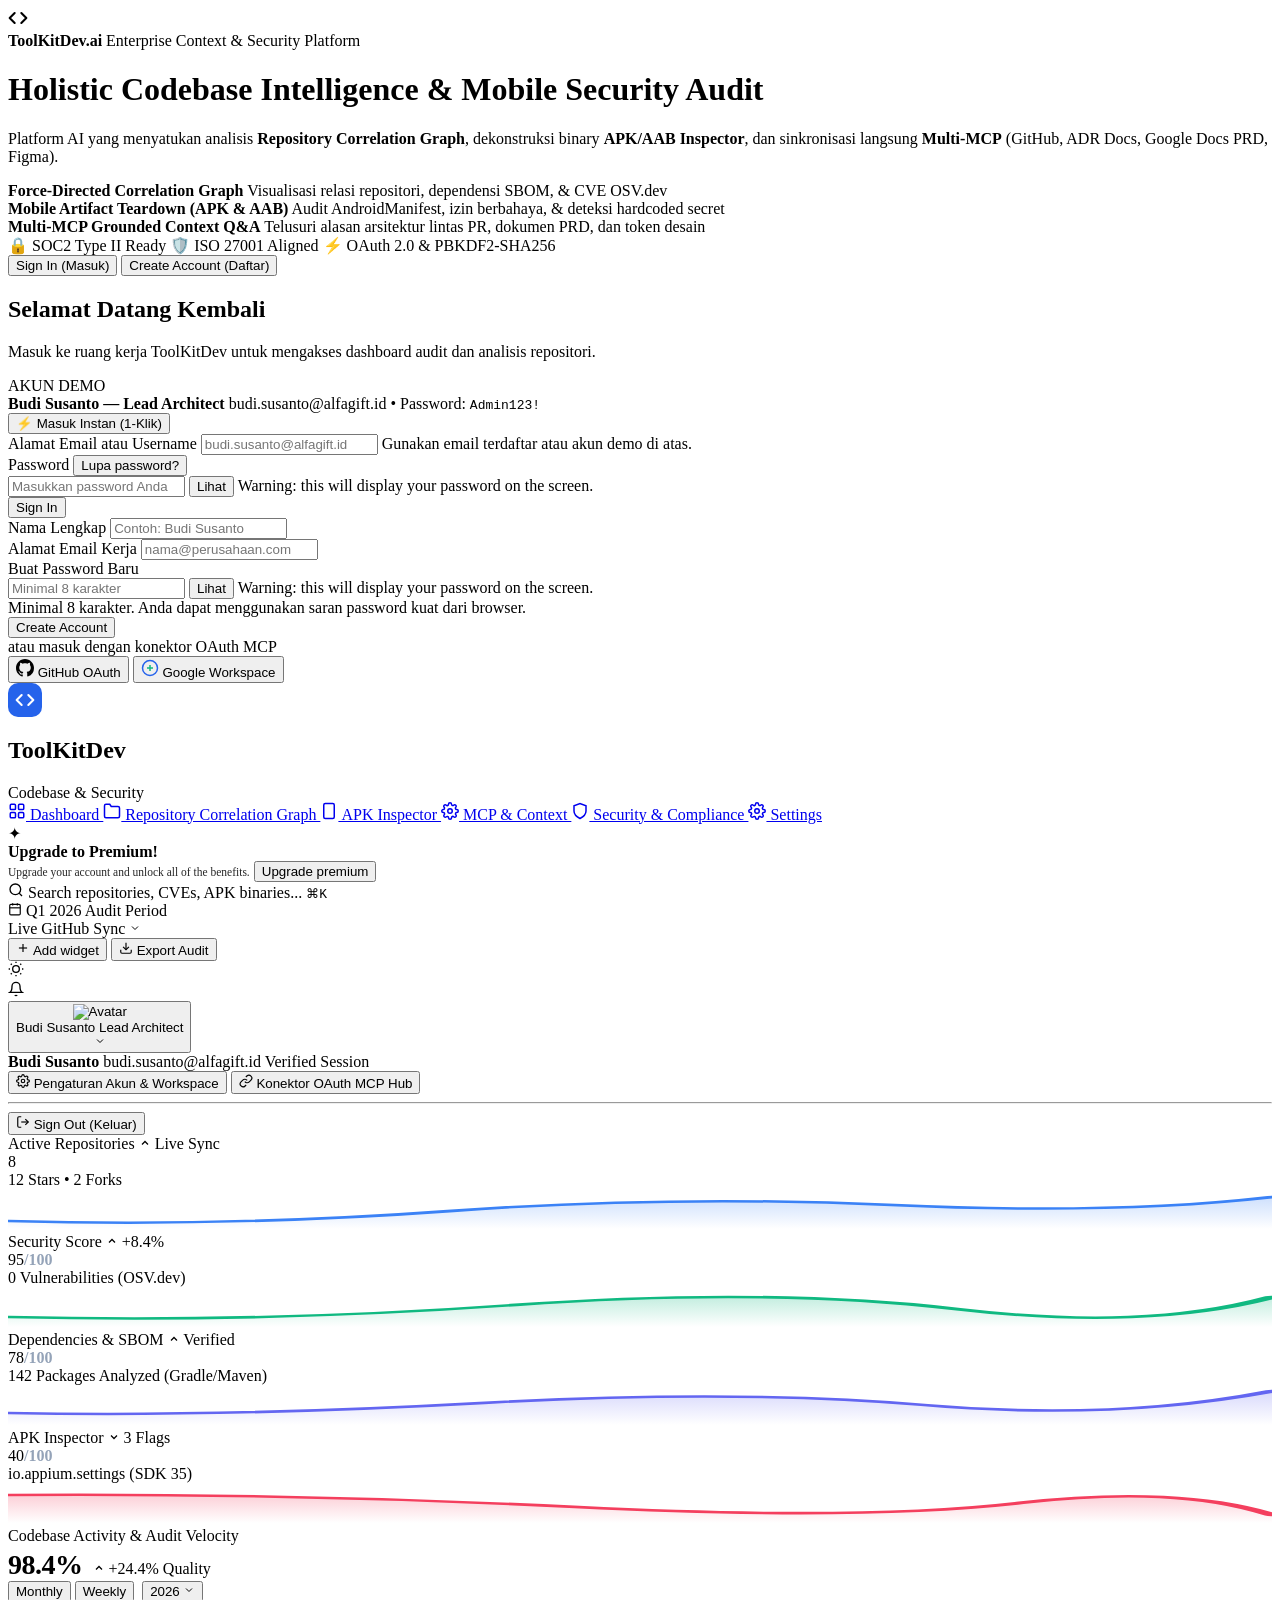
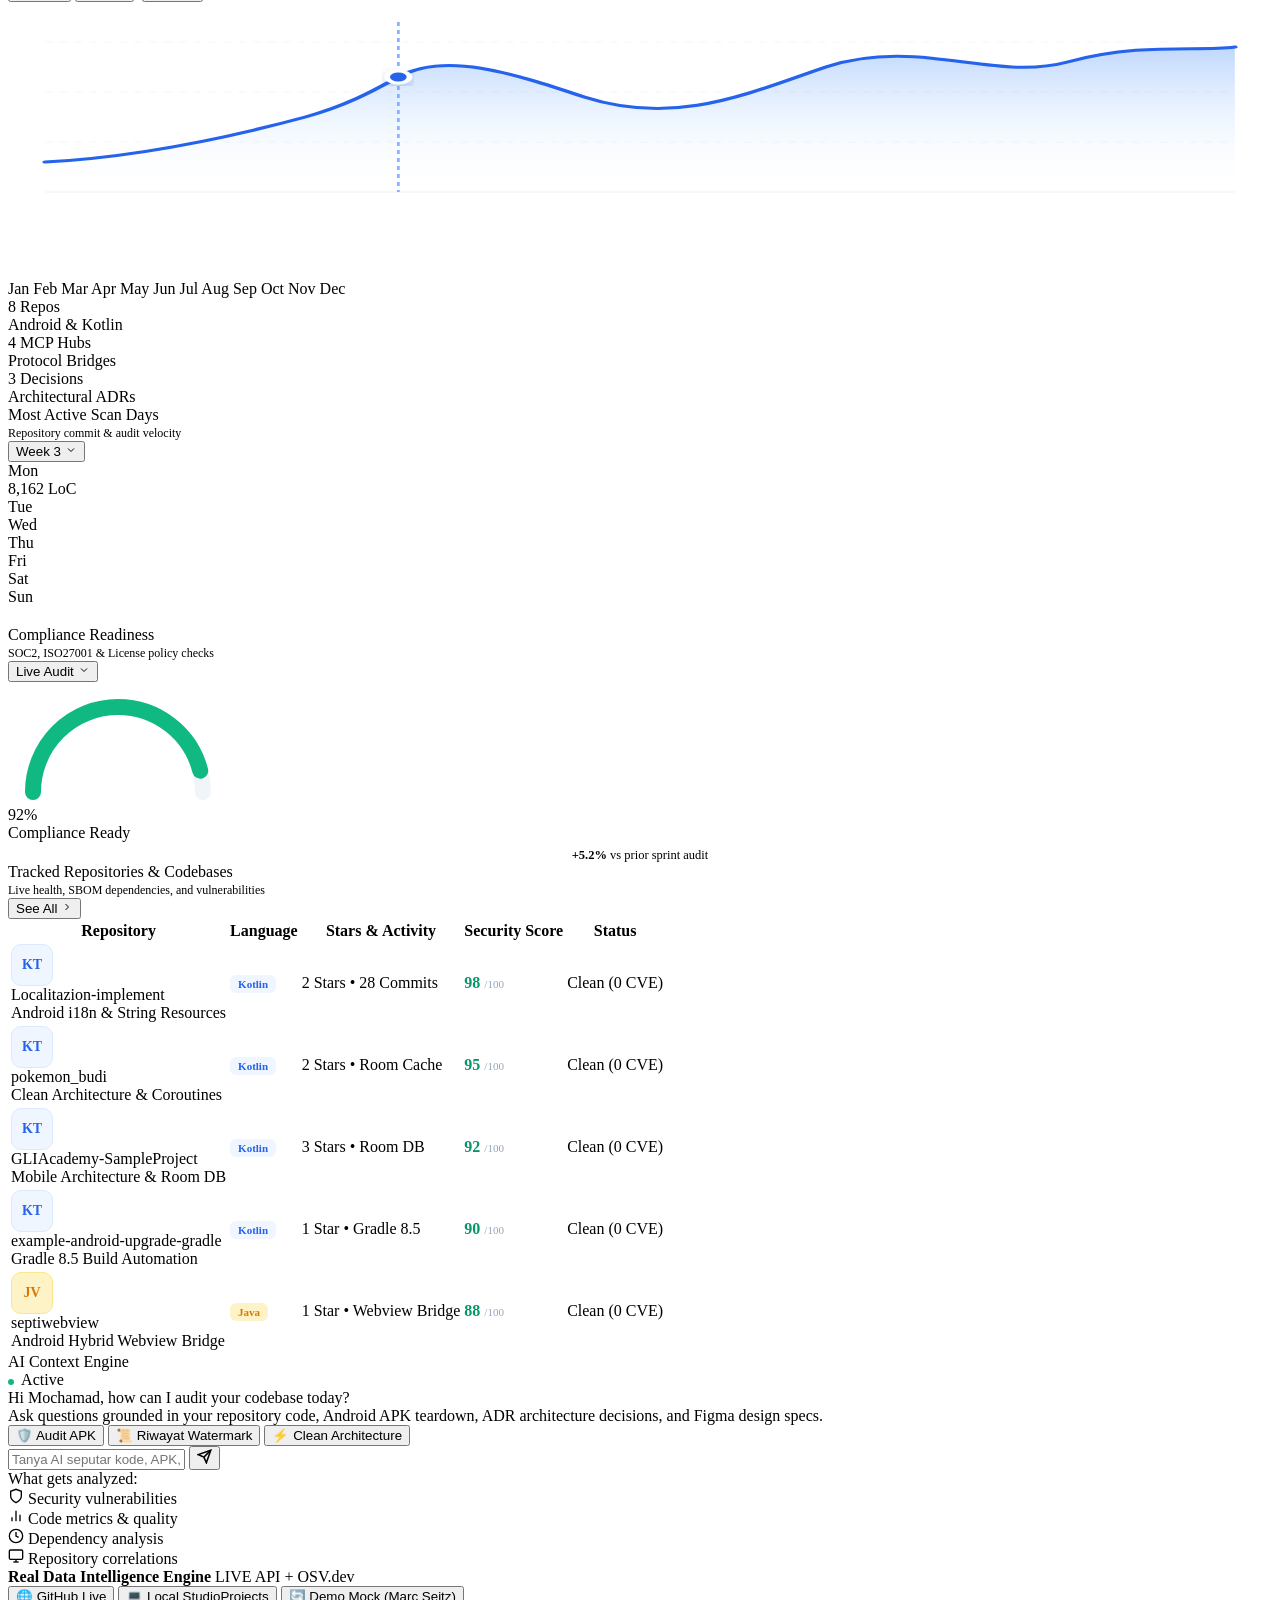
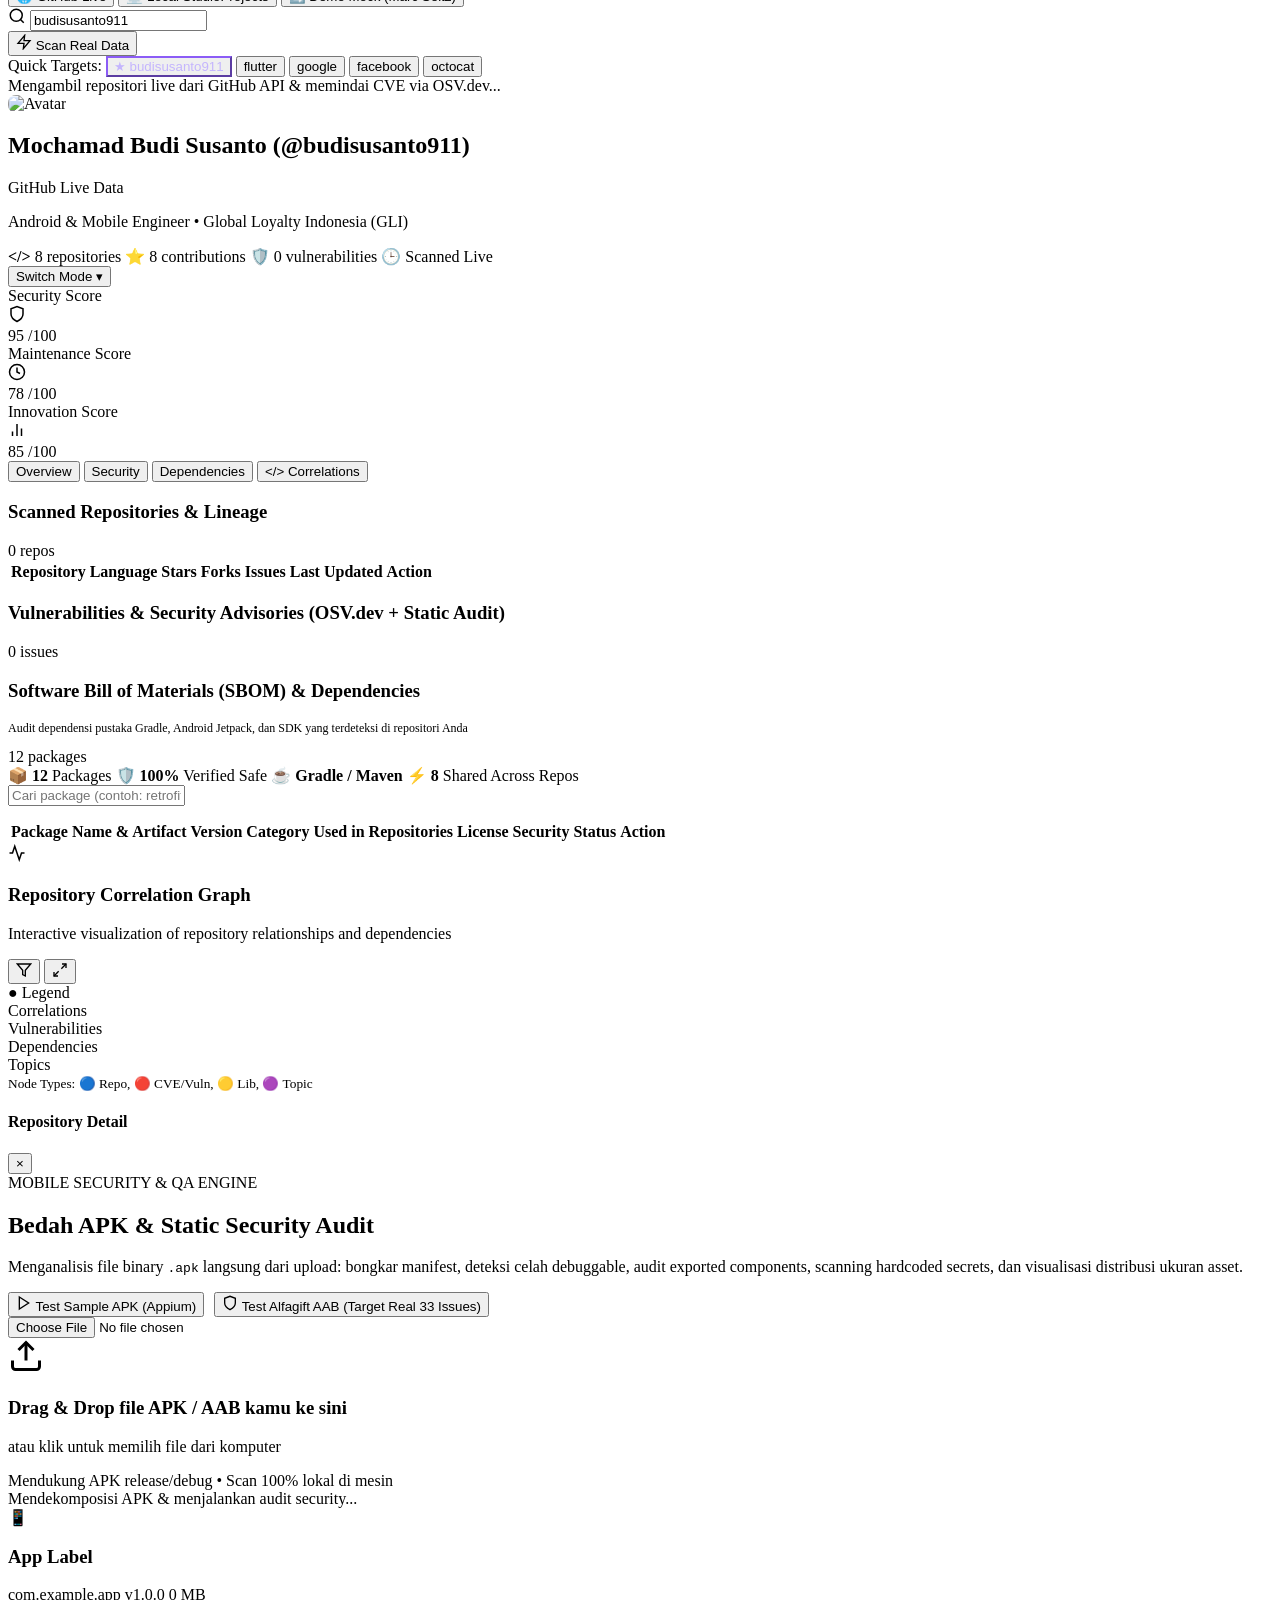
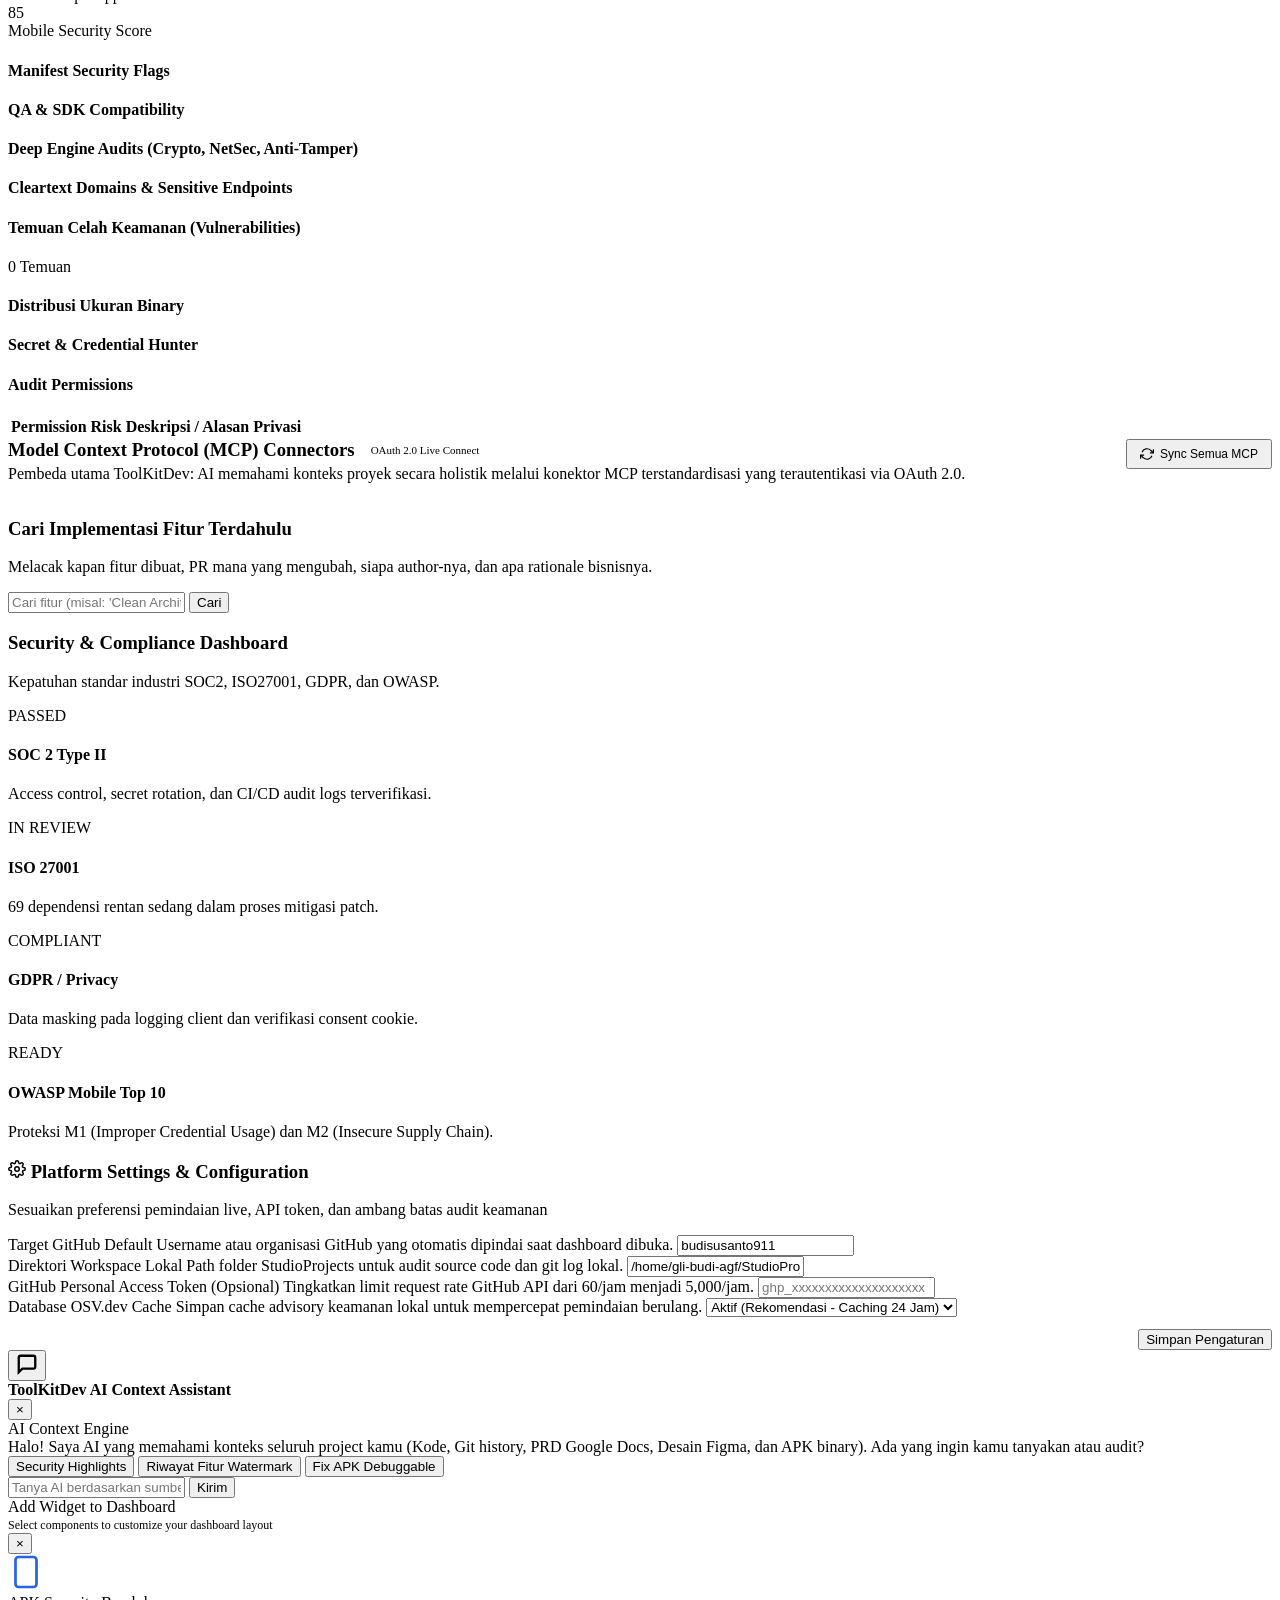
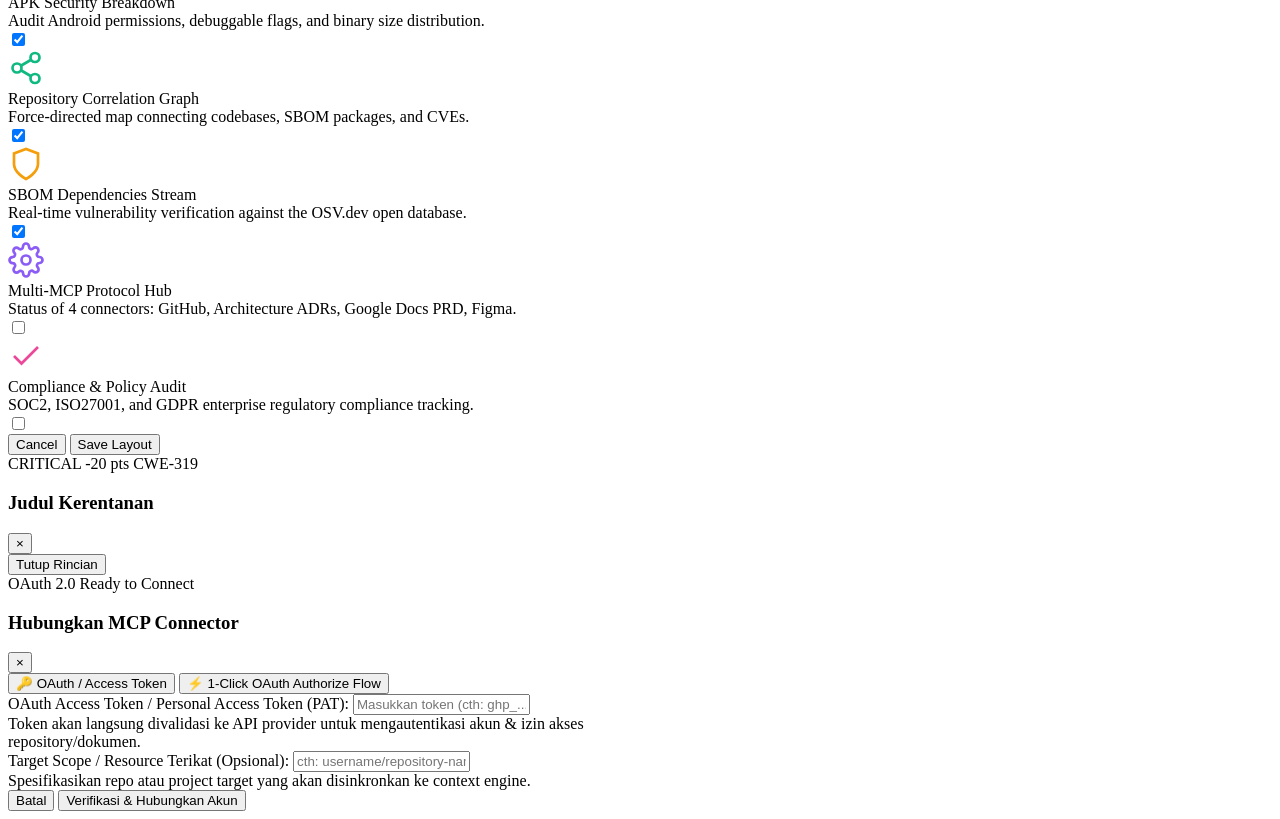
==== public/index.html @ 14681661 "feat: add enterprise login gate, auth manager, and ToolKitDev platform" ====
<!DOCTYPE html>
<html lang="en">
<head>
  <meta charset="UTF-8">
  <meta name="viewport" content="width=device-width, initial-scale=1.0">
  <title>ToolKitDev.ai — AI-Powered Context & Security Analysis</title>
  <link rel="stylesheet" href="/style.css?v=4.0">
  <link rel="preconnect" href="https://fonts.googleapis.com">
  <link rel="preconnect" href="https://fonts.gstatic.com" crossorigin>
  <link href="https://fonts.googleapis.com/css2?family=Inter:wght@300;400;500;600;700;800&family=JetBrains+Mono:wght@400;500;600&display=swap" rel="stylesheet">
</head>
<body class="soft-theme">
  <!-- Full-Screen Enterprise Login Gate -->
  <div id="authLoginGate" class="auth-gate-overlay" role="dialog" aria-modal="true" aria-labelledby="authGateHeading">
    <div class="auth-gate-container">
      <!-- Left Showcase Column -->
      <div class="auth-showcase-panel">
        <div class="auth-showcase-top">
          <div class="auth-brand-badge">
            <div class="auth-brand-icon">
              <svg width="20" height="20" viewBox="0 0 24 24" fill="none" stroke="currentColor" stroke-width="2.5" stroke-linecap="round" stroke-linejoin="round">
                <polyline points="16 18 22 12 16 6"></polyline>
                <polyline points="8 6 2 12 8 18"></polyline>
              </svg>
            </div>
            <div>
              <strong>ToolKitDev.ai</strong>
              <span>Enterprise Context &amp; Security Platform</span>
            </div>
          </div>

          <h1 class="auth-showcase-title">Holistic Codebase Intelligence &amp; Mobile Security Audit</h1>
          <p class="auth-showcase-desc">
            Platform AI yang menyatukan analisis <strong>Repository Correlation Graph</strong>, dekonstruksi binary <strong>APK/AAB Inspector</strong>, dan sinkronisasi langsung <strong>Multi-MCP</strong> (GitHub, ADR Docs, Google Docs PRD, Figma).
          </p>

          <div class="auth-feature-pills">
            <div class="auth-feature-item">
              <span class="auth-feat-dot blue"></span>
              <div>
                <strong>Force-Directed Correlation Graph</strong>
                <span>Visualisasi relasi repositori, dependensi SBOM, &amp; CVE OSV.dev</span>
              </div>
            </div>
            <div class="auth-feature-item">
              <span class="auth-feat-dot green"></span>
              <div>
                <strong>Mobile Artifact Teardown (APK &amp; AAB)</strong>
                <span>Audit AndroidManifest, izin berbahaya, &amp; deteksi hardcoded secret</span>
              </div>
            </div>
            <div class="auth-feature-item">
              <span class="auth-feat-dot purple"></span>
              <div>
                <strong>Multi-MCP Grounded Context Q&amp;A</strong>
                <span>Telusuri alasan arsitektur lintas PR, dokumen PRD, dan token desain</span>
              </div>
            </div>
          </div>
        </div>

        <div class="auth-showcase-footer">
          <div class="auth-compliance-badges">
            <span class="auth-comp-tag">🔒 SOC2 Type II Ready</span>
            <span class="auth-comp-tag">🛡️ ISO 27001 Aligned</span>
            <span class="auth-comp-tag">⚡ OAuth 2.0 &amp; PBKDF2-SHA256</span>
          </div>
        </div>
      </div>

      <!-- Right Authentication Form Card -->
      <div class="auth-form-panel">
        <div class="auth-form-header">
          <div class="auth-mode-tabs" role="tablist" aria-label="Authentication Mode">
            <button type="button" role="tab" aria-selected="true" class="auth-tab-btn active" id="tabBtnSignIn">Sign In (Masuk)</button>
            <button type="button" role="tab" aria-selected="false" class="auth-tab-btn" id="tabBtnSignUp">Create Account (Daftar)</button>
          </div>
          <h2 id="authGateHeading" class="auth-form-title">Selamat Datang Kembali</h2>
          <p id="authGateSubtitle" class="auth-form-subtitle">Masuk ke ruang kerja ToolKitDev untuk mengakses dashboard audit dan analisis repositori.</p>
        </div>

        <!-- 1-Click Demo Banner (Top Priority Convenience) -->
        <div class="auth-demo-box">
          <div class="auth-demo-info">
            <span class="auth-demo-badge">AKUN DEMO</span>
            <div>
              <strong>Budi Susanto — Lead Architect</strong>
              <span>budi.susanto@alfagift.id • Password: <code>Admin123!</code></span>
            </div>
          </div>
          <button type="button" id="btnAuthDemoQuick" class="auth-demo-btn">
            ⚡ Masuk Instan (1-Klik)
          </button>
        </div>

        <!-- Live Feedback / Error Region -->
        <div id="authFeedbackBanner" class="auth-feedback-banner" role="status" aria-live="polite"></div>

        <!-- Sign-In Form (Follows autofill-sign-in-form & forms best practices) -->
        <form id="signInForm" action="/api/auth/login" method="POST" class="auth-form" novalidate>
          <div class="auth-field-group">
            <label for="signin-email" class="auth-label">Alamat Email atau Username</label>
            <input
              type="email"
              id="signin-email"
              name="email"
              class="auth-input"
              placeholder="budi.susanto@alfagift.id"
              autocomplete="username"
              autocorrect="off"
              autocapitalize="off"
              spellcheck="false"
              enterkeyhint="next"
              aria-describedby="signin-email-hint"
              required
            >
            <span id="signin-email-hint" class="auth-field-hint">Gunakan email terdaftar atau akun demo di atas.</span>
          </div>

          <div class="auth-field-group">
            <div class="auth-label-row">
              <label for="current-password" class="auth-label">Password</label>
              <button type="button" id="btnForgotPassword" class="auth-link-btn">Lupa password?</button>
            </div>
            <div class="auth-password-wrapper">
              <input
                type="password"
                id="current-password"
                name="password"
                class="auth-input"
                placeholder="Masukkan password Anda"
                autocomplete="current-password"
                enterkeyhint="done"
                required
              >
              <button
                type="button"
                id="toggleSignInPassword"
                class="auth-pw-toggle"
                aria-pressed="false"
                aria-label="Show password"
                aria-describedby="signin-toggle-warning"
              >
                Lihat
              </button>
              <span id="signin-toggle-warning" class="visually-hidden">Warning: this will display your password on the screen.</span>
            </div>
          </div>

          <button type="submit" id="btnSubmitSignIn" class="auth-submit-btn">Sign In</button>
        </form>

        <!-- Sign-Up Form (Follows autofill-sign-up-form & forms best practices) -->
        <form id="signUpForm" action="/api/auth/register" method="POST" class="auth-form hidden" novalidate>
          <div class="auth-field-group">
            <label for="signup-name" class="auth-label">Nama Lengkap</label>
            <input
              type="text"
              id="signup-name"
              name="name"
              class="auth-input"
              placeholder="Contoh: Budi Susanto"
              autocomplete="name"
              enterkeyhint="next"
              required
            >
          </div>

          <div class="auth-field-group">
            <label for="signup-email" class="auth-label">Alamat Email Kerja</label>
            <input
              type="email"
              id="signup-email"
              name="email"
              class="auth-input"
              placeholder="nama@perusahaan.com"
              autocomplete="username"
              autocorrect="off"
              autocapitalize="off"
              spellcheck="false"
              enterkeyhint="next"
              required
            >
          </div>

          <div class="auth-field-group">
            <label for="new-password" class="auth-label">Buat Password Baru</label>
            <div class="auth-password-wrapper">
              <input
                type="password"
                id="new-password"
                name="new-password"
                class="auth-input"
                placeholder="Minimal 8 karakter"
                autocomplete="new-password"
                minlength="8"
                aria-describedby="signup-password-constraints"
                enterkeyhint="done"
                required
              >
              <button
                type="button"
                id="toggleSignUpPassword"
                class="auth-pw-toggle"
                aria-pressed="false"
                aria-label="Show password"
                aria-describedby="signup-toggle-warning"
              >
                Lihat
              </button>
              <span id="signup-toggle-warning" class="visually-hidden">Warning: this will display your password on the screen.</span>
            </div>
            <div id="signup-password-constraints" class="auth-field-hint">Minimal 8 karakter. Anda dapat menggunakan saran password kuat dari browser.</div>
          </div>

          <button type="submit" id="btnSubmitSignUp" class="auth-submit-btn">Create Account</button>
        </form>

        <div class="auth-divider">
          <span>atau masuk dengan konektor OAuth MCP</span>
        </div>

        <div class="auth-oauth-grid">
          <button type="button" id="btnAuthOAuthGithub" class="auth-oauth-btn">
            <svg width="18" height="18" viewBox="0 0 24 24" fill="currentColor"><path d="M12 0C5.37 0 0 5.37 0 12c0 5.31 3.435 9.795 8.205 11.385.6.105.825-.255.825-.57 0-.285-.015-1.23-.015-2.235-3.015.555-3.795-.735-4.035-1.41-.135-.345-.72-1.41-1.23-1.695-.42-.225-1.02-.78-.015-.795.945-.015 1.62.87 1.845 1.23 1.08 1.815 2.805 1.305 3.495.99.105-.78.42-1.305.765-1.605-2.67-.3-5.46-1.335-5.46-5.925 0-1.305.465-2.385 1.23-3.225-.12-.3-.54-1.53.12-3.18 0 0 1.005-.315 3.3 1.23.96-.27 1.98-.405 3-.405s2.04.135 3 .405c2.295-1.56 3.3-1.23 3.3-1.23.66 1.65.24 2.88.12 3.18.765.84 1.23 1.905 1.23 3.225 0 4.605-2.805 5.625-5.475 5.925.435.375.81 1.095.81 2.22 0 1.605-.015 2.895-.015 3.3 0 .315.225.69.825.57A12.02 12.02 0 0 0 24 12c0-6.63-5.37-12-12-12z"/></svg>
            <span>GitHub OAuth</span>
          </button>
          <button type="button" id="btnAuthOAuthGoogle" class="auth-oauth-btn">
            <svg width="18" height="18" viewBox="0 0 24 24" fill="none" stroke="currentColor" stroke-width="2"><circle cx="12" cy="12" r="10" stroke="#2563eb"></circle><path d="M12 8v8M8 12h8" stroke="#10b981"></path></svg>
            <span>Google Workspace</span>
          </button>
        </div>
      </div>
    </div>
  </div>

  <div class="app-layout">
    <!-- Left Sidebar (Shopeers Design) -->
    <aside class="sidebar">
      <div class="brand">
        <div class="brand-logo" style="background:#2563eb; color:#fff; border-radius:10px; width:34px; height:34px; display:flex; align-items:center; justify-content:center;">
          <svg width="20" height="20" viewBox="0 0 24 24" fill="none" stroke="currentColor" stroke-width="2.5" stroke-linecap="round" stroke-linejoin="round">
            <polyline points="16 18 22 12 16 6"></polyline>
            <polyline points="8 6 2 12 8 18"></polyline>
          </svg>
        </div>
        <div class="brand-text">
          <h2>ToolKitDev</h2>
          <span>Codebase &amp; Security</span>
        </div>
      </div>

      <nav class="sidebar-nav">
        <a href="#" class="nav-item active" data-tab="dashboard">
          <svg width="18" height="18" viewBox="0 0 24 24" fill="none" stroke="currentColor" stroke-width="2"><rect x="3" y="3" width="7" height="7" rx="1.5"></rect><rect x="14" y="3" width="7" height="7" rx="1.5"></rect><rect x="14" y="14" width="7" height="7" rx="1.5"></rect><rect x="3" y="14" width="7" height="7" rx="1.5"></rect></svg>
          Dashboard
        </a>

        <a href="#" class="nav-item" data-tab="repositories">
          <svg width="18" height="18" viewBox="0 0 24 24" fill="none" stroke="currentColor" stroke-width="2"><path d="M22 19a2 2 0 0 1-2 2H4a2 2 0 0 1-2-2V5a2 2 0 0 1 2-2h5l2 3h9a2 2 0 0 1 2 2z"></path></svg>
          Repository Correlation Graph
        </a>
        <a href="#" class="nav-item" data-tab="apk-inspector">
          <svg width="18" height="18" viewBox="0 0 24 24" fill="none" stroke="currentColor" stroke-width="2"><rect x="5" y="2" width="14" height="20" rx="2" ry="2"></rect><line x1="12" y1="18" x2="12.01" y2="18"></line></svg>
          APK Inspector
        </a>
        <a href="#" class="nav-item" data-tab="mcp-hub">
          <svg width="18" height="18" viewBox="0 0 24 24" fill="none" stroke="currentColor" stroke-width="2"><circle cx="12" cy="12" r="3"></circle><path d="M19.4 15a1.65 1.65 0 0 0 .33 1.82l.06.06a2 2 0 0 1 0 2.83 2 2 0 0 1-2.83 0l-.06-.06a1.65 1.65 0 0 0-1.82-.33 1.65 1.65 0 0 0-1 1.51V21a2 2 0 0 1-2 2 2 2 0 0 1-2-2v-.09A1.65 1.65 0 0 0 9 19.4a1.65 1.65 0 0 0-1.82.33l-.06.06a2 2 0 0 1-2.83 0 2 2 0 0 1 0-2.83l.06-.06a1.65 1.65 0 0 0 .33-1.82 1.65 1.65 0 0 0-1.51-1H3a2 2 0 0 1-2-2 2 2 0 0 1 2-2h.09A1.65 1.65 0 0 0 4.6 9a1.65 1.65 0 0 0-.33-1.82l-.06-.06a2 2 0 0 1 0-2.83 2 2 0 0 1 2.83 0l.06.06a1.65 1.65 0 0 0 1.82.33H9a1.65 1.65 0 0 0 1-1.51V3a2 2 0 0 1 2-2 2 2 0 0 1 2 2v.09a1.65 1.65 0 0 0 1 1.51 1.65 1.65 0 0 0 1.82-.33l.06-.06a2 2 0 0 1 2.83 0 2 2 0 0 1 0 2.83l-.06.06a1.65 1.65 0 0 0-.33 1.82V9a1.65 1.65 0 0 0 1.51 1H21a2 2 0 0 1 2 2 2 2 0 0 1-2 2h-.09a1.65 1.65 0 0 0-1.51 1z"></path></svg>
          MCP &amp; Context
        </a>
        <a href="#" class="nav-item" data-tab="security-compliance">
          <svg width="18" height="18" viewBox="0 0 24 24" fill="none" stroke="currentColor" stroke-width="2"><path d="M12 22s8-4 8-10V5l-8-3-8 3v7c0 6 8 10 8 10z"></path></svg>
          Security &amp; Compliance
        </a>
        <a href="#" class="nav-item" data-tab="settings">
          <svg width="18" height="18" viewBox="0 0 24 24" fill="none" stroke="currentColor" stroke-width="2"><circle cx="12" cy="12" r="3"></circle><path d="M19.4 15a1.65 1.65 0 0 0 .33 1.82l.06.06a2 2 0 0 1 0 2.83 2 2 0 0 1-2.83 0l-.06-.06a1.65 1.65 0 0 0-1.82-.33 1.65 1.65 0 0 0-1 1.51V21a2 2 0 0 1-2 2 2 2 0 0 1-2-2v-.09A1.65 1.65 0 0 0 9 19.4a1.65 1.65 0 0 0-1.82.33l-.06.06a2 2 0 0 1-2.83 0 2 2 0 0 1 0-2.83l.06-.06a1.65 1.65 0 0 0 .33-1.82 1.65 1.65 0 0 0-1.51-1H3a2 2 0 0 1-2-2 2 2 0 0 1 2-2h.09A1.65 1.65 0 0 0 4.6 9a1.65 1.65 0 0 0-.33-1.82l-.06-.06a2 2 0 0 1 0-2.83 2 2 0 0 1 2.83 0l.06.06a1.65 1.65 0 0 0 1.82.33H9a1.65 1.65 0 0 0 1-1.51V3a2 2 0 0 1 2-2 2 2 0 0 1 2 2v.09a1.65 1.65 0 0 0 1 1.51 1.65 1.65 0 0 0 1.82-.33l.06-.06a2 2 0 0 1 2.83 0 2 2 0 0 1 0 2.83l-.06.06a1.65 1.65 0 0 0-.33 1.82V9a1.65 1.65 0 0 0 1.51 1H21a2 2 0 0 1 2 2 2 2 0 0 1-2 2h-.09a1.65 1.65 0 0 0-1.51 1z"></path></svg>
          Settings
        </a>
      </nav>

      <div class="sidebar-footer">
        <div class="pro-card">
          <div class="pro-card-header">
            <div class="pro-icon">✦</div>
            <div class="pro-info">
              <strong>Upgrade to Premium!</strong>
            </div>
          </div>
          <span style="font-size:11.5px; opacity:0.85;">Upgrade your account and unlock all of the benefits.</span>
          <button class="pro-btn">Upgrade premium</button>
        </div>
      </div>
    </aside>

    <!-- Main Content Area -->
    <main class="main-content">
      <!-- Top Bar (Shopeers Styled) -->
      <header class="topbar">
        <div class="search-box" id="openSearchBtn">
          <svg width="16" height="16" viewBox="0 0 24 24" fill="none" stroke="currentColor" stroke-width="2"><circle cx="11" cy="11" r="8"></circle><line x1="21" y1="21" x2="16.65" y2="16.65"></line></svg>
          <span>Search repositories, CVEs, APK binaries...</span>
          <kbd>⌘K</kbd>
        </div>

        <div class="topbar-actions">
          <div class="topbar-pill-btn">
            <svg width="14" height="14" viewBox="0 0 24 24" fill="none" stroke="currentColor" stroke-width="2"><rect x="3" y="4" width="18" height="18" rx="2" ry="2"></rect><line x1="16" y1="2" x2="16" y2="6"></line><line x1="8" y1="2" x2="8" y2="6"></line><line x1="3" y1="10" x2="21" y2="10"></line></svg>
            <span>Q1 2026 Audit Period</span>
          </div>

          <div class="topbar-pill-btn">
            <span>Live GitHub Sync</span>
            <svg width="12" height="12" viewBox="0 0 24 24" fill="none" stroke="currentColor" stroke-width="2"><polyline points="6 9 12 15 18 9"></polyline></svg>
          </div>

          <button class="topbar-pill-btn" id="btnOpenWidgetDrawer">
            <svg width="14" height="14" viewBox="0 0 24 24" fill="none" stroke="currentColor" stroke-width="2"><line x1="12" y1="5" x2="12" y2="19"></line><line x1="5" y1="12" x2="19" y2="12"></line></svg>
            <span>Add widget</span>
          </button>

          <button class="topbar-pill-btn primary" id="btnExportData">
            <svg width="14" height="14" viewBox="0 0 24 24" fill="none" stroke="currentColor" stroke-width="2"><path d="M21 15v4a2 2 0 0 1-2 2H5a2 2 0 0 1-2-2v-4"></path><polyline points="7 10 12 15 17 10"></polyline><line x1="12" y1="15" x2="12" y2="3"></line></svg>
            <span>Export Audit</span>
          </button>

          <div class="topbar-icon-circle" title="Toggle Theme">
            <svg width="16" height="16" viewBox="0 0 24 24" fill="none" stroke="currentColor" stroke-width="2"><circle cx="12" cy="12" r="5"></circle><line x1="12" y1="1" x2="12" y2="3"></line><line x1="12" y1="21" x2="12" y2="23"></line><line x1="4.22" y1="4.22" x2="5.64" y2="5.64"></line><line x1="18.36" y1="18.36" x2="19.78" y2="19.78"></line><line x1="1" y1="12" x2="3" y2="12"></line><line x1="21" y1="12" x2="23" y2="12"></line><line x1="4.22" y1="19.78" x2="5.64" y2="18.36"></line><line x1="18.36" y1="5.64" x2="19.78" y2="4.22"></line></svg>
          </div>

          <div class="topbar-icon-circle" title="Notifications">
            <svg width="16" height="16" viewBox="0 0 24 24" fill="none" stroke="currentColor" stroke-width="2"><path d="M18 8A6 6 0 0 0 6 8c0 7-3 9-3 9h18s-3-2-3-9"></path><path d="M13.73 21a2 2 0 0 1-3.46 0"></path></svg>
            <span class="notif-badge-dot"></span>
          </div>

          <div class="user-profile-wrap" id="userProfileMenuWrap">
            <button type="button" class="user-profile-trigger" id="btnToggleProfileMenu" aria-expanded="false" aria-controls="userProfileDropdown" title="Profil & Sesi Pengguna">
              <img src="https://avatars.githubusercontent.com/u/583231?v=4" alt="Avatar" class="avatar-circle-sm" id="topbarUserAvatar">
              <div class="topbar-user-meta">
                <span class="topbar-user-name" id="topbarUserName">Budi Susanto</span>
                <span class="topbar-user-role" id="topbarUserRole">Lead Architect</span>
              </div>
              <svg width="12" height="12" viewBox="0 0 24 24" fill="none" stroke="currentColor" stroke-width="2"><polyline points="6 9 12 15 18 9"></polyline></svg>
            </button>

            <div class="user-profile-dropdown hidden" id="userProfileDropdown">
              <div class="profile-dropdown-header">
                <strong id="dropdownUserName">Budi Susanto</strong>
                <span id="dropdownUserEmail">budi.susanto@alfagift.id</span>
                <span class="profile-provider-badge" id="dropdownUserProvider">Verified Session</span>
              </div>
              <div class="profile-dropdown-actions">
                <button type="button" class="profile-dropdown-item" id="btnProfileGoSettings">
                  <svg width="14" height="14" viewBox="0 0 24 24" fill="none" stroke="currentColor" stroke-width="2"><circle cx="12" cy="12" r="3"></circle><path d="M19.4 15a1.65 1.65 0 0 0 .33 1.82l.06.06a2 2 0 0 1 0 2.83 2 2 0 0 1-2.83 0l-.06-.06a1.65 1.65 0 0 0-1.82-.33 1.65 1.65 0 0 0-1 1.51V21a2 2 0 0 1-2 2 2 2 0 0 1-2-2v-.09A1.65 1.65 0 0 0 9 19.4a1.65 1.65 0 0 0-1.82.33l-.06.06a2 2 0 0 1-2.83 0 2 2 0 0 1 0-2.83l.06-.06a1.65 1.65 0 0 0 .33-1.82 1.65 1.65 0 0 0-1.51-1H3a2 2 0 0 1-2-2 2 2 0 0 1 2-2h.09A1.65 1.65 0 0 0 4.6 9a1.65 1.65 0 0 0-.33-1.82l-.06-.06a2 2 0 0 1 0-2.83 2 2 0 0 1 2.83 0l.06.06a1.65 1.65 0 0 0 1.82.33H9a1.65 1.65 0 0 0 1-1.51V3a2 2 0 0 1 2-2 2 2 0 0 1 2 2v.09a1.65 1.65 0 0 0 1 1.51 1.65 1.65 0 0 0 1.82-.33l.06-.06a2 2 0 0 1 2.83 0 2 2 0 0 1 0 2.83l-.06.06a1.65 1.65 0 0 0-.33 1.82V9a1.65 1.65 0 0 0 1.51 1H21a2 2 0 0 1 2 2 2 2 0 0 1-2 2h-.09a1.65 1.65 0 0 0-1.51 1z"></path></svg>
                  Pengaturan Akun &amp; Workspace
                </button>
                <button type="button" class="profile-dropdown-item" id="btnProfileGoMcp">
                  <svg width="14" height="14" viewBox="0 0 24 24" fill="none" stroke="currentColor" stroke-width="2"><path d="M10 13a5 5 0 0 0 7.54.54l3-3a5 5 0 0 0-7.07-7.07l-1.72 1.71"></path><path d="M14 11a5 5 0 0 0-7.54-.54l-3 3a5 5 0 0 0 7.07 7.07l1.71-1.71"></path></svg>
                  Konektor OAuth MCP Hub
                </button>
                <hr class="profile-dropdown-sep">
                <button type="button" class="profile-dropdown-item danger" id="btnLogoutUser">
                  <svg width="14" height="14" viewBox="0 0 24 24" fill="none" stroke="currentColor" stroke-width="2"><path d="M9 21H5a2 2 0 0 1-2-2V5a2 2 0 0 1 2-2h4"></path><polyline points="16 17 21 12 16 7"></polyline><line x1="21" y1="12" x2="9" y2="12"></line></svg>
                  Sign Out (Keluar)
                </button>
              </div>
            </div>
          </div>
        </div>
      </header>

      <!-- App Body Scroll Area -->
      <div class="content-body">
        
        <!-- View 0: Executive Command Center Dashboard -->
        <section id="view-dashboard" class="tab-view active">
          <div class="shopeers-dashboard-wrap">

            <!-- Hidden developer bridge to keep app.js live updates working without errors -->
            <div style="display:none;" aria-hidden="true">
              <span id="dashWelcomeGreeting"></span>
              <span id="dashWelcomeName"></span>
              <span id="dashWelcomeBio"></span>
              <span id="dashModeBadge"></span>
              <div id="dashAvatarBox"></div>
              <span id="dashKpiForks">2</span>
              <span id="dashKpiInnov">100</span>
              <span id="dashTlSync"></span>
              <div id="dashTopReposList"></div>
              <span id="dashGraphNodesCount"></span>
              <span id="dashGraphTopicsCount"></span>
              <span id="dashGraphLinksCount"></span>
            </div>

            <!-- Top 4 KPI Metric Cards (Developer & Security Intelligence) -->
            <div class="shopeers-kpi-grid">
              <!-- KPI 1: Active Repositories -->
              <div class="shopeers-kpi-card" onclick="window.navigateToTab('repositories', 'overview')">
                <div class="shopeers-kpi-top">
                  <span class="shopeers-kpi-title">Active Repositories</span>
                  <span class="shopeers-badge-pill info">
                    <svg width="12" height="12" viewBox="0 0 24 24" fill="none" stroke="currentColor" stroke-width="2.5"><polyline points="18 15 12 9 6 15"></polyline></svg>
                    Live Sync
                  </span>
                </div>
                <div class="shopeers-kpi-val" id="dashKpiRepos">8</div>
                <div class="shopeers-kpi-sub"><span id="dashKpiStars">12</span> Stars • <span id="dashKpiForksVal">2</span> Forks</div>
                <div class="shopeers-sparkline">
                  <svg width="100%" height="40" viewBox="0 0 200 40" preserveAspectRatio="none">
                    <defs>
                      <linearGradient id="gradViews" x1="0" y1="0" x2="0" y2="1">
                        <stop offset="0%" stop-color="#3b82f6" stop-opacity="0.25"/>
                        <stop offset="100%" stop-color="#3b82f6" stop-opacity="0.0"/>
                      </linearGradient>
                    </defs>
                    <path d="M0,32 Q35,38 70,22 T140,16 T200,8 L200,40 L0,40 Z" fill="url(#gradViews)"></path>
                    <path d="M0,32 Q35,38 70,22 T140,16 T200,8" fill="none" stroke="#3b82f6" stroke-width="2.5" stroke-linecap="round"></path>
                  </svg>
                </div>
              </div>

              <!-- KPI 2: Security Score -->
              <div class="shopeers-kpi-card" onclick="window.navigateToTab('repositories', 'security')">
                <div class="shopeers-kpi-top">
                  <span class="shopeers-kpi-title">Security Score</span>
                  <span class="shopeers-badge-pill success">
                    <svg width="12" height="12" viewBox="0 0 24 24" fill="none" stroke="currentColor" stroke-width="2.5"><polyline points="18 15 12 9 6 15"></polyline></svg>
                    +8.4%
                  </span>
                </div>
                <div class="shopeers-kpi-val"><span id="dashKpiSecurity">95</span><span style="font-size:16px; color:#94a3b8; font-weight:600;">/100</span></div>
                <div class="shopeers-kpi-sub"><span id="dashKpiVulns">0</span> Vulnerabilities (OSV.dev)</div>
                <div class="shopeers-sparkline">
                  <svg width="100%" height="40" viewBox="0 0 200 40" preserveAspectRatio="none">
                    <defs>
                      <linearGradient id="gradVisitors" x1="0" y1="0" x2="0" y2="1">
                        <stop offset="0%" stop-color="#10b981" stop-opacity="0.25"/>
                        <stop offset="100%" stop-color="#10b981" stop-opacity="0.0"/>
                      </linearGradient>
                    </defs>
                    <path d="M0,30 Q40,36 80,18 T150,22 T200,10 L200,40 L0,40 Z" fill="url(#gradVisitors)"></path>
                    <path d="M0,30 Q40,36 80,18 T150,22 T200,10" fill="none" stroke="#10b981" stroke-width="2.5" stroke-linecap="round"></path>
                  </svg>
                </div>
              </div>

              <!-- KPI 3: Dependencies & SBOM -->
              <div class="shopeers-kpi-card" onclick="window.navigateToTab('repositories', 'dependencies')">
                <div class="shopeers-kpi-top">
                  <span class="shopeers-kpi-title">Dependencies &amp; SBOM</span>
                  <span class="shopeers-badge-pill info">
                    <svg width="12" height="12" viewBox="0 0 24 24" fill="none" stroke="currentColor" stroke-width="2.5"><polyline points="18 15 12 9 6 15"></polyline></svg>
                    Verified
                  </span>
                </div>
                <div class="shopeers-kpi-val"><span id="dashKpiMaint">78</span><span style="font-size:16px; color:#94a3b8; font-weight:600;">/100</span></div>
                <div class="shopeers-kpi-sub">142 Packages Analyzed (Gradle/Maven)</div>
                <div class="shopeers-sparkline">
                  <svg width="100%" height="40" viewBox="0 0 200 40" preserveAspectRatio="none">
                    <defs>
                      <linearGradient id="gradOrders" x1="0" y1="0" x2="0" y2="1">
                        <stop offset="0%" stop-color="#6366f1" stop-opacity="0.25"/>
                        <stop offset="100%" stop-color="#6366f1" stop-opacity="0.0"/>
                      </linearGradient>
                    </defs>
                    <path d="M0,28 Q35,32 75,18 T145,20 T200,6 L200,40 L0,40 Z" fill="url(#gradOrders)"></path>
                    <path d="M0,28 Q35,32 75,18 T145,20 T200,6" fill="none" stroke="#6366f1" stroke-width="2.5" stroke-linecap="round"></path>
                  </svg>
                </div>
              </div>

              <!-- KPI 4: Mobile APK Inspector -->
              <div class="shopeers-kpi-card" onclick="window.navigateToTab('apk-inspector', null)">
                <div class="shopeers-kpi-top">
                  <span class="shopeers-kpi-title">APK Inspector</span>
                  <span class="shopeers-badge-pill danger">
                    <svg width="12" height="12" viewBox="0 0 24 24" fill="none" stroke="currentColor" stroke-width="2.5"><polyline points="6 9 12 15 18 9"></polyline></svg>
                    3 Flags
                  </span>
                </div>
                <div class="shopeers-kpi-val">40<span style="font-size:16px; color:#94a3b8; font-weight:600;">/100</span></div>
                <div class="shopeers-kpi-sub">io.appium.settings (SDK 35)</div>
                <div class="shopeers-sparkline">
                  <svg width="100%" height="40" viewBox="0 0 200 40" preserveAspectRatio="none">
                    <defs>
                      <linearGradient id="gradClicks" x1="0" y1="0" x2="0" y2="1">
                        <stop offset="0%" stop-color="#f43f5e" stop-opacity="0.25"/>
                        <stop offset="100%" stop-color="#f43f5e" stop-opacity="0.0"/>
                      </linearGradient>
                    </defs>
                    <path d="M0,12 Q45,10 90,24 T160,20 T200,32 L200,40 L0,40 Z" fill="url(#gradClicks)"></path>
                    <path d="M0,12 Q45,10 90,24 T160,20 T200,32" fill="none" stroke="#f43f5e" stroke-width="2.5" stroke-linecap="round"></path>
                  </svg>
                </div>
              </div>
            </div>

            <!-- Middle Row: Codebase Activity Curve & Commit/Security Rate -->
            <div class="shopeers-mid-grid">
              
              <!-- Left Big Card: Codebase Activity & Security Health Trend -->
              <div class="shopeers-card shopeers-profit-card">
                <div class="shopeers-card-header">
                  <div>
                    <div class="shopeers-card-title">Codebase Activity &amp; Audit Velocity</div>
                    <div style="display:flex; align-items:baseline; gap:10px; margin-top:4px;">
                      <span style="font-size:28px; font-weight:800; color:var(--text-primary); letter-spacing:-0.5px;">98.4%</span>
                      <span class="shopeers-badge-pill success">
                        <svg width="12" height="12" viewBox="0 0 24 24" fill="none" stroke="currentColor" stroke-width="2.5"><polyline points="18 15 12 9 6 15"></polyline></svg>
                        +24.4% Quality
                      </span>
                    </div>
                  </div>

                  <div style="display:flex; align-items:center; gap:8px;">
                    <div class="shopeers-btn-group">
                      <button class="active">Monthly</button>
                      <button>Weekly</button>
                    </div>
                    <button class="shopeers-pill-btn">
                      <span>2026</span>
                      <svg width="12" height="12" viewBox="0 0 24 24" fill="none" stroke="currentColor" stroke-width="2"><polyline points="6 9 12 15 18 9"></polyline></svg>
                    </button>
                  </div>
                </div>

                <!-- SVG Area Curve Chart with Jan 18 Tooltip -->
                <div class="shopeers-chart-area">
                  <svg width="100%" height="220" viewBox="0 0 680 220" preserveAspectRatio="none">
                    <defs>
                      <linearGradient id="profitGrad" x1="0" y1="0" x2="0" y2="1">
                        <stop offset="0%" stop-color="#3b82f6" stop-opacity="0.32"/>
                        <stop offset="60%" stop-color="#93c5fd" stop-opacity="0.10"/>
                        <stop offset="100%" stop-color="#ffffff" stop-opacity="0.0"/>
                      </linearGradient>
                      <filter id="shadowPoint" x="-20%" y="-20%" width="140%" height="140%">
                        <feDropShadow dx="0" dy="4" stdDeviation="4" flood-color="#2563eb" flood-opacity="0.3"/>
                      </filter>
                    </defs>

                    <!-- Horizontal Grid lines -->
                    <line x1="20" y1="40" x2="660" y2="40" stroke="#f1f5f9" stroke-width="1" stroke-dasharray="4,4"/>
                    <line x1="20" y1="90" x2="660" y2="90" stroke="#f1f5f9" stroke-width="1" stroke-dasharray="4,4"/>
                    <line x1="20" y1="140" x2="660" y2="140" stroke="#f1f5f9" stroke-width="1" stroke-dasharray="4,4"/>
                    <line x1="20" y1="190" x2="660" y2="190" stroke="#edf2f7" stroke-width="1"/>

                    <!-- Vertical dashed line for Jan 18 milestone -->
                    <line x1="210" y1="20" x2="210" y2="190" stroke="#3b82f6" stroke-width="1.5" stroke-dasharray="4,4" opacity="0.6"/>

                    <!-- Smooth Area & Curve Path -->
                    <path d="M 20 160 C 70 155, 120 135, 160 115 C 185 102, 200 85, 210 75 C 235 50, 270 70, 310 95 C 360 125, 400 90, 440 65 C 490 35, 530 80, 570 60 C 610 40, 640 50, 660 45 L 660 190 L 20 190 Z" fill="url(#profitGrad)"></path>
                    <path d="M 20 160 C 70 155, 120 135, 160 115 C 185 102, 200 85, 210 75 C 235 50, 270 70, 310 95 C 360 125, 400 90, 440 65 C 490 35, 530 80, 570 60 C 610 40, 640 50, 660 45" fill="none" stroke="#2563eb" stroke-width="3" stroke-linecap="round"></path>

                    <!-- Dot on Milestone (Jan 18) -->
                    <circle cx="210" cy="75" r="6" fill="#2563eb" stroke="#ffffff" stroke-width="3" filter="url(#shadowPoint)"/>
                  </svg>

                  <!-- Floating Milestone Tooltip Card (Jan 18) -->
                  <div class="shopeers-chart-tooltip" style="left: 210px; top: 12px; transform: translateX(-50%);">
                    <div class="shopeers-tooltip-badge">Jan 18 Milestone</div>
                    <div class="shopeers-tooltip-row">
                      <span class="shopeers-tooltip-dot" style="background:#2563eb;"></span>
                      <span class="shopeers-tooltip-label">Security Audit</span>
                      <span class="shopeers-tooltip-val">95/100 Score</span>
                    </div>
                    <div class="shopeers-tooltip-row">
                      <span class="shopeers-tooltip-dot" style="background:#10b981;"></span>
                      <span class="shopeers-tooltip-label">Code Merge</span>
                      <span class="shopeers-tooltip-val">PR #42 Watermark</span>
                    </div>
                  </div>

                  <!-- X-Axis Month Labels -->
                  <div class="shopeers-chart-labels">
                    <span>Jan</span>
                    <span>Feb</span>
                    <span>Mar</span>
                    <span>Apr</span>
                    <span>May</span>
                    <span>Jun</span>
                    <span>Jul</span>
                    <span>Aug</span>
                    <span>Sep</span>
                    <span>Oct</span>
                    <span>Nov</span>
                    <span>Dec</span>
                  </div>
                </div>

                <!-- 3 Submetrics for Developer Ecosystem -->
                <div class="shopeers-submetrics">
                  <div class="shopeers-submetric-box">
                    <div class="shopeers-submetric-num">8 Repos</div>
                    <div class="shopeers-submetric-lbl">
                      <span class="shopeers-submetric-indicator" style="background:#2563eb;"></span>
                      Android &amp; Kotlin
                    </div>
                  </div>
                  <div class="shopeers-submetric-box">
                    <div class="shopeers-submetric-num">4 MCP Hubs</div>
                    <div class="shopeers-submetric-lbl">
                      <span class="shopeers-submetric-indicator" style="background:#10b981;"></span>
                      Protocol Bridges
                    </div>
                  </div>
                  <div class="shopeers-submetric-box">
                    <div class="shopeers-submetric-num">3 Decisions</div>
                    <div class="shopeers-submetric-lbl">
                      <span class="shopeers-submetric-indicator" style="background:#f59e0b;"></span>
                      Architectural ADRs
                    </div>
                  </div>
                </div>
              </div>

              <!-- Right Stack: Most Active Scan Days & Compliance Rate -->
              <div style="display:flex; flex-direction:column; gap:20px;">
                
                <!-- Card: Most Active Scan Days (Bar Chart) -->
                <div class="shopeers-card" style="flex:1;">
                  <div class="shopeers-card-header">
                    <div>
                      <div class="shopeers-card-title">Most Active Scan Days</div>
                      <div style="font-size:12px; color:var(--text-secondary); margin-top:2px;">Repository commit &amp; audit velocity</div>
                    </div>
                    <button class="shopeers-pill-btn">
                      <span>Week 3</span>
                      <svg width="12" height="12" viewBox="0 0 24 24" fill="none" stroke="currentColor" stroke-width="2"><polyline points="6 9 12 15 18 9"></polyline></svg>
                    </button>
                  </div>

                  <div class="shopeers-bar-chart">
                    <!-- Mon -->
                    <div class="shopeers-bar-col">
                      <div class="shopeers-bar-track">
                        <div class="shopeers-bar-fill" style="height: 52%;"></div>
                      </div>
                      <span class="shopeers-bar-label">Mon</span>
                    </div>

                    <!-- Tue (Active Highlight) -->
                    <div class="shopeers-bar-col active">
                      <div class="shopeers-bar-callout">8,162 LoC</div>
                      <div class="shopeers-bar-track">
                        <div class="shopeers-bar-fill" style="height: 94%;"></div>
                      </div>
                      <span class="shopeers-bar-label">Tue</span>
                    </div>

                    <!-- Wed -->
                    <div class="shopeers-bar-col">
                      <div class="shopeers-bar-track">
                        <div class="shopeers-bar-fill" style="height: 64%;"></div>
                      </div>
                      <span class="shopeers-bar-label">Wed</span>
                    </div>

                    <!-- Thu -->
                    <div class="shopeers-bar-col">
                      <div class="shopeers-bar-track">
                        <div class="shopeers-bar-fill" style="height: 48%;"></div>
                      </div>
                      <span class="shopeers-bar-label">Thu</span>
                    </div>

                    <!-- Fri -->
                    <div class="shopeers-bar-col">
                      <div class="shopeers-bar-track">
                        <div class="shopeers-bar-fill" style="height: 72%;"></div>
                      </div>
                      <span class="shopeers-bar-label">Fri</span>
                    </div>

                    <!-- Sat -->
                    <div class="shopeers-bar-col">
                      <div class="shopeers-bar-track">
                        <div class="shopeers-bar-fill" style="height: 40%;"></div>
                      </div>
                      <span class="shopeers-bar-label">Sat</span>
                    </div>

                    <!-- Sun -->
                    <div class="shopeers-bar-col">
                      <div class="shopeers-bar-track">
                        <div class="shopeers-bar-fill" style="height: 35%;"></div>
                      </div>
                      <span class="shopeers-bar-label">Sun</span>
                    </div>
                  </div>
                </div>

                <!-- Card: Compliance & SOC2 Readiness (Radial Arc Gauge) -->
                <div class="shopeers-card" style="flex:1;">
                  <div class="shopeers-card-header">
                    <div>
                      <div class="shopeers-card-title">Compliance Readiness</div>
                      <div style="font-size:12px; color:var(--text-secondary); margin-top:2px;">SOC2, ISO27001 &amp; License policy checks</div>
                    </div>
                    <button class="shopeers-pill-btn">
                      <span>Live Audit</span>
                      <svg width="12" height="12" viewBox="0 0 24 24" fill="none" stroke="currentColor" stroke-width="2"><polyline points="6 9 12 15 18 9"></polyline></svg>
                    </button>
                  </div>

                  <div class="shopeers-gauge-container">
                    <svg width="220" height="120" viewBox="0 0 220 120">
                      <!-- Background track -->
                      <path d="M 25 110 A 85 85 0 0 1 195 110" fill="none" stroke="#f1f5f9" stroke-width="16" stroke-linecap="round"></path>
                      <!-- Value arc: 92% dashed green pastel style -->
                      <path d="M 25 110 A 85 85 0 0 1 195 110" fill="none" stroke="#10b981" stroke-width="16" stroke-linecap="round" stroke-dasharray="245 267" stroke-dashoffset="0"></path>
                    </svg>
                    <div class="shopeers-gauge-label">
                      <div class="shopeers-gauge-val">92%</div>
                      <div class="shopeers-gauge-sub">Compliance Ready</div>
                    </div>
                  </div>
                  <div style="text-align:center; font-size:12.5px; color:var(--text-secondary); margin-top:6px;">
                    <span style="font-weight:600; color:var(--accent-green);">+5.2%</span> vs prior sprint audit
                  </div>
                </div>

              </div>
            </div>

            <!-- Bottom Row: Tracked Repositories & Grounded Context AI Assistant -->
            <div class="shopeers-bottom-grid">
              
              <!-- Left Card: Tracked Repositories -->
              <div class="shopeers-card">
                <div class="shopeers-card-header">
                  <div>
                    <div class="shopeers-card-title">Tracked Repositories &amp; Codebases</div>
                    <div style="font-size:12px; color:var(--text-secondary); margin-top:2px;">Live health, SBOM dependencies, and vulnerabilities</div>
                  </div>
                  <button class="shopeers-pill-btn" onclick="window.navigateToTab('repositories', 'overview')">
                    <span>See All</span>
                    <svg width="12" height="12" viewBox="0 0 24 24" fill="none" stroke="currentColor" stroke-width="2"><polyline points="9 18 15 12 9 6"></polyline></svg>
                  </button>
                </div>

                <div style="overflow-x:auto;">
                  <table class="shopeers-table">
                    <thead>
                      <tr>
                        <th>Repository</th>
                        <th>Language</th>
                        <th>Stars &amp; Activity</th>
                        <th>Security Score</th>
                        <th>Status</th>
                      </tr>
                    </thead>
                    <tbody>
                      <!-- Row 1 -->
                      <tr>
                        <td>
                          <div class="shopeers-prod-cell">
                            <div style="width:40px; height:40px; border-radius:10px; background:#eff6ff; color:#2563eb; display:flex; align-items:center; justify-content:center; font-weight:700; font-size:14px; border:1px solid #dbeafe; flex-shrink:0;">
                              KT
                            </div>
                            <div>
                              <div class="shopeers-prod-name">Localitazion-implement</div>
                              <div class="shopeers-prod-code">Android i18n &amp; String Resources</div>
                            </div>
                          </div>
                        </td>
                        <td><span style="font-weight:600; color:#2563eb; background:#eff6ff; padding:3px 8px; border-radius:6px; font-size:11px;">Kotlin</span></td>
                        <td style="color:var(--text-secondary);">2 Stars • 28 Commits</td>
                        <td>
                          <div class="shopeers-rating">
                            <span style="color:#059669; font-weight:700;">98</span>
                            <span style="font-size:11px; color:#94a3b8;">/100</span>
                          </div>
                        </td>
                        <td><span class="shopeers-badge-pill success">Clean (0 CVE)</span></td>
                      </tr>

                      <!-- Row 2 -->
                      <tr>
                        <td>
                          <div class="shopeers-prod-cell">
                            <div style="width:40px; height:40px; border-radius:10px; background:#eff6ff; color:#2563eb; display:flex; align-items:center; justify-content:center; font-weight:700; font-size:14px; border:1px solid #dbeafe; flex-shrink:0;">
                              KT
                            </div>
                            <div>
                              <div class="shopeers-prod-name">pokemon_budi</div>
                              <div class="shopeers-prod-code">Clean Architecture &amp; Coroutines</div>
                            </div>
                          </div>
                        </td>
                        <td><span style="font-weight:600; color:#2563eb; background:#eff6ff; padding:3px 8px; border-radius:6px; font-size:11px;">Kotlin</span></td>
                        <td style="color:var(--text-secondary);">2 Stars • Room Cache</td>
                        <td>
                          <div class="shopeers-rating">
                            <span style="color:#059669; font-weight:700;">95</span>
                            <span style="font-size:11px; color:#94a3b8;">/100</span>
                          </div>
                        </td>
                        <td><span class="shopeers-badge-pill success">Clean (0 CVE)</span></td>
                      </tr>

                      <!-- Row 3 -->
                      <tr>
                        <td>
                          <div class="shopeers-prod-cell">
                            <div style="width:40px; height:40px; border-radius:10px; background:#eff6ff; color:#2563eb; display:flex; align-items:center; justify-content:center; font-weight:700; font-size:14px; border:1px solid #dbeafe; flex-shrink:0;">
                              KT
                            </div>
                            <div>
                              <div class="shopeers-prod-name">GLIAcademy-SampleProject</div>
                              <div class="shopeers-prod-code">Mobile Architecture &amp; Room DB</div>
                            </div>
                          </div>
                        </td>
                        <td><span style="font-weight:600; color:#2563eb; background:#eff6ff; padding:3px 8px; border-radius:6px; font-size:11px;">Kotlin</span></td>
                        <td style="color:var(--text-secondary);">3 Stars • Room DB</td>
                        <td>
                          <div class="shopeers-rating">
                            <span style="color:#059669; font-weight:700;">92</span>
                            <span style="font-size:11px; color:#94a3b8;">/100</span>
                          </div>
                        </td>
                        <td><span class="shopeers-badge-pill success">Clean (0 CVE)</span></td>
                      </tr>

                      <!-- Row 4 -->
                      <tr>
                        <td>
                          <div class="shopeers-prod-cell">
                            <div style="width:40px; height:40px; border-radius:10px; background:#eff6ff; color:#2563eb; display:flex; align-items:center; justify-content:center; font-weight:700; font-size:14px; border:1px solid #dbeafe; flex-shrink:0;">
                              KT
                            </div>
                            <div>
                              <div class="shopeers-prod-name">example-android-upgrade-gradle</div>
                              <div class="shopeers-prod-code">Gradle 8.5 Build Automation</div>
                            </div>
                          </div>
                        </td>
                        <td><span style="font-weight:600; color:#2563eb; background:#eff6ff; padding:3px 8px; border-radius:6px; font-size:11px;">Kotlin</span></td>
                        <td style="color:var(--text-secondary);">1 Star • Gradle 8.5</td>
                        <td>
                          <div class="shopeers-rating">
                            <span style="color:#059669; font-weight:700;">90</span>
                            <span style="font-size:11px; color:#94a3b8;">/100</span>
                          </div>
                        </td>
                        <td><span class="shopeers-badge-pill success">Clean (0 CVE)</span></td>
                      </tr>

                      <!-- Row 5 -->
                      <tr>
                        <td>
                          <div class="shopeers-prod-cell">
                            <div style="width:40px; height:40px; border-radius:10px; background:#fef3c7; color:#d97706; display:flex; align-items:center; justify-content:center; font-weight:700; font-size:14px; border:1px solid #fde68a; flex-shrink:0;">
                              JV
                            </div>
                            <div>
                              <div class="shopeers-prod-name">septiwebview</div>
                              <div class="shopeers-prod-code">Android Hybrid Webview Bridge</div>
                            </div>
                          </div>
                        </td>
                        <td><span style="font-weight:600; color:#d97706; background:#fef3c7; padding:3px 8px; border-radius:6px; font-size:11px;">Java</span></td>
                        <td style="color:var(--text-secondary);">1 Star • Webview Bridge</td>
                        <td>
                          <div class="shopeers-rating">
                            <span style="color:#059669; font-weight:700;">88</span>
                            <span style="font-size:11px; color:#94a3b8;">/100</span>
                          </div>
                        </td>
                        <td><span class="shopeers-badge-pill success">Clean (0 CVE)</span></td>
                      </tr>
                    </tbody>
                  </table>
                </div>
              </div>

              <!-- Right Card: Grounded Context AI Assistant -->
              <div class="shopeers-card shopeers-ai-card">
                <div class="shopeers-card-header" style="width:100%;">
                  <div class="shopeers-card-title">AI Context Engine</div>
                  <span class="shopeers-badge-pill success">
                    <span style="display:inline-block; width:6px; height:6px; border-radius:50%; background:#10b981; margin-right:4px;"></span>
                    Active
                  </span>
                </div>

                <!-- 3D Glowing AI Orb -->
                <div class="shopeers-ai-orb-wrap">
                  <div class="shopeers-ai-orb"></div>
                </div>

                <div class="shopeers-ai-heading">Hi Mochamad, how can I audit your codebase today?</div>
                <div class="shopeers-ai-desc">
                  Ask questions grounded in your repository code, Android APK teardown, ADR architecture decisions, and Figma design specs.
                </div>

                <!-- Suggested chips for developer workflows -->
                <div class="shopeers-ai-chips">
                  <button class="shopeers-pill-btn" onclick="window.askAiQuick('Apa temuan security terpenting pada file APK dan codebase ini?')">
                    🛡️ Audit APK
                  </button>
                  <button class="shopeers-pill-btn" onclick="window.askAiQuick('Kapan fitur PDF Watermark dibuat, oleh siapa, dan apa dokumen ADR acuannya?')">
                    📜 Riwayat Watermark
                  </button>
                  <button class="shopeers-pill-btn" onclick="window.askAiQuick('Jelaskan arsitektur Clean Architecture dan Coroutines pada repo pokemon_budi.')">
                    ⚡ Clean Architecture
                  </button>
                </div>

                <!-- Bottom Input Pill -->
                <div class="shopeers-ai-input-wrap">
                  <input type="text" id="shopeersAiInput" class="shopeers-ai-input" placeholder="Tanya AI seputar kode, APK, atau arsitektur...">
                  <button class="shopeers-ai-send-btn" id="btnShopeersSendAi" title="Send to AI Assistant">
                    <svg width="15" height="15" viewBox="0 0 24 24" fill="none" stroke="currentColor" stroke-width="2.5"><line x1="22" y1="2" x2="11" y2="13"></line><polygon points="22 2 15 22 11 13 2 9 22 2"></polygon></svg>
                  </button>
                </div>
              </div>

            </div>

          </div>
        </section>

        <!-- View 1: Repositories & Codexer Dashboard -->
        <section id="view-repositories" class="tab-view">
          <!-- What gets analyzed Banner -->
          <div class="analysis-banner card">
            <div class="banner-title">What gets analyzed:</div>
            <div class="banner-grid">
              <div class="banner-item">
                <svg width="16" height="16" viewBox="0 0 24 24" fill="none" stroke="currentColor" stroke-width="2"><path d="M12 22s8-4 8-10V5l-8-3-8 3v7c0 6 8 10 8 10z"></path></svg>
                <span>Security vulnerabilities</span>
              </div>
              <div class="banner-item">
                <svg width="16" height="16" viewBox="0 0 24 24" fill="none" stroke="currentColor" stroke-width="2"><line x1="18" y1="20" x2="18" y2="10"></line><line x1="12" y1="20" x2="12" y2="4"></line><line x1="6" y1="20" x2="6" y2="14"></line></svg>
                <span>Code metrics & quality</span>
              </div>
              <div class="banner-item">
                <svg width="16" height="16" viewBox="0 0 24 24" fill="none" stroke="currentColor" stroke-width="2"><circle cx="12" cy="12" r="10"></circle><polyline points="12 6 12 12 16 14"></polyline></svg>
                <span>Dependency analysis</span>
              </div>
              <div class="banner-item">
                <svg width="16" height="16" viewBox="0 0 24 24" fill="none" stroke="currentColor" stroke-width="2"><rect x="2" y="3" width="20" height="14" rx="2" ry="2"></rect><line x1="8" y1="21" x2="16" y2="21"></line><line x1="12" y1="17" x2="12" y2="21"></line></svg>
                <span>Repository correlations</span>
              </div>
            </div>
          </div>

          <!-- Real-Data Intelligence Scanner Bar -->
          <div class="real-scan-bar card">
            <div class="scan-bar-header">
              <div class="scan-title">
                <span class="pulse-indicator"></span>
                <strong>Real Data Intelligence Engine</strong>
                <span class="badge-live">LIVE API + OSV.dev</span>
              </div>
              <div class="scan-mode-tabs">
                <button class="mode-btn active" data-mode="github" id="modeBtnGithub">🌐 GitHub Live</button>
                <button class="mode-btn" data-mode="local" id="modeBtnLocal">💻 Local StudioProjects</button>
                <button class="mode-btn" data-mode="mock" id="modeBtnMock">🔄 Demo Mock (Marc Seitz)</button>
              </div>
            </div>

            <div class="scan-input-group" id="githubInputGroup">
              <div class="input-with-icon">
                <svg width="18" height="18" viewBox="0 0 24 24" fill="none" stroke="currentColor" stroke-width="2"><circle cx="11" cy="11" r="8"></circle><line x1="21" y1="21" x2="16.65" y2="16.65"></line></svg>
                <input type="text" id="targetScanInput" placeholder="Masukkan GitHub username/org (contoh: budisusanto911, flutter, google)..." value="budisusanto911">
              </div>
              <button class="btn btn-primary" id="btnRunRealScan">
                <svg width="16" height="16" viewBox="0 0 24 24" fill="none" stroke="currentColor" stroke-width="2"><polygon points="13 2 3 14 12 14 11 22 21 10 12 10 13 2"></polygon></svg>
                <span>Scan Real Data</span>
              </button>
            </div>

            <div class="quick-chips" id="quickChipsBar">
              <span class="chip-label">Quick Targets:</span>
              <button class="chip" data-target="budisusanto911" style="border-color:#8b5cf6; color:#c4b5fd;">★ budisusanto911</button>
              <button class="chip" data-target="flutter">flutter</button>
              <button class="chip" data-target="google">google</button>
              <button class="chip" data-target="facebook">facebook</button>
              <button class="chip" data-target="octocat">octocat</button>
            </div>

            <div id="scanStatusIndicator" class="scan-status-message hidden">
              <div class="spinner-small"></div>
              <span id="scanStatusText">Mengambil repositori live dari GitHub API & memindai CVE via OSV.dev...</span>
            </div>
          </div>

          <!-- Owner / Project Profile Card -->
          <div class="profile-card card">
            <div class="profile-left">
              <div class="profile-icon" id="profileAvatarBox">
                <img src="https://avatars.githubusercontent.com/u/61399478?v=4" alt="Avatar" style="width:100%; height:100%; border-radius:8px; object-fit:cover;">
              </div>
              <div class="profile-meta">
                <div class="profile-title-row">
                  <h2 id="profileOwnerName">Mochamad Budi Susanto (@budisusanto911)</h2>
                  <span class="badge-target-type" id="profileModeBadge">GitHub Live Data</span>
                </div>
                <p class="profile-bio" id="profileBio">Android & Mobile Engineer • Global Loyalty Indonesia (GLI)</p>
                <div class="profile-stats">
                  <span id="statReposCount"><strong>&lt;/&gt;</strong> 8 repositories</span>
                  <span id="statStarsCount"><strong>⭐</strong> 8 contributions</span>
                  <span id="statVulnsCount"><strong>🛡️</strong> 0 vulnerabilities</span>
                  <span id="statScannedTime"><strong>🕒</strong> Scanned Live</span>
                </div>
              </div>
            </div>
            <div class="profile-selector">
              <button class="btn btn-ghost" id="quickSwitchTargetBtn">Switch Mode ▾</button>
            </div>
          </div>

          <!-- Metric Scores Grid (The 3 Cards from Screenshot) -->
          <div class="scores-grid">
            <div class="score-card card score-security">
              <div class="score-header">
                <span class="score-label">Security Score</span>
                <div class="score-icon shield-icon">
                  <svg width="18" height="18" viewBox="0 0 24 24" fill="none" stroke="currentColor" stroke-width="2"><path d="M12 22s8-4 8-10V5l-8-3-8 3v7c0 6 8 10 8 10z"></path></svg>
                </div>
              </div>
              <div class="score-value">
                <span class="num text-success" id="valSecurityScore">95</span>
                <span class="max">/100</span>
              </div>
            </div>

            <div class="score-card card score-maintenance">
              <div class="score-header">
                <span class="score-label">Maintenance Score</span>
                <div class="score-icon clock-icon">
                  <svg width="18" height="18" viewBox="0 0 24 24" fill="none" stroke="currentColor" stroke-width="2"><circle cx="12" cy="12" r="10"></circle><polyline points="12 6 12 12 16 14"></polyline></svg>
                </div>
              </div>
              <div class="score-value">
                <span class="num text-primary" id="valMaintScore">78</span>
                <span class="max">/100</span>
              </div>
            </div>

            <div class="score-card card score-innovation">
              <div class="score-header">
                <span class="score-label">Innovation Score</span>
                <div class="score-icon bar-icon">
                  <svg width="18" height="18" viewBox="0 0 24 24" fill="none" stroke="currentColor" stroke-width="2"><line x1="18" y1="20" x2="18" y2="10"></line><line x1="12" y1="20" x2="12" y2="4"></line><line x1="6" y1="20" x2="6" y2="14"></line></svg>
                </div>
              </div>
              <div class="score-value">
                <span class="num text-purple" id="valInnovScore">85</span>
                <span class="max">/100</span>
              </div>
            </div>
          </div>

          <!-- Section Tabs -->
          <div class="section-tabs">
            <button class="sub-tab" data-sub="overview" onclick="switchSubTab('overview')">Overview</button>
            <button class="sub-tab" data-sub="security" onclick="switchSubTab('security')">Security</button>
            <button class="sub-tab" data-sub="dependencies" onclick="switchSubTab('dependencies')">Dependencies</button>
            <button class="sub-tab active" data-sub="correlations" onclick="switchSubTab('correlations')">&lt;/&gt; Correlations</button>
          </div>

          <script>
            function switchSubTab(subKey) {
              document.querySelectorAll('.sub-tab').forEach(function(st) {
                if (st.getAttribute('data-sub') === subKey) {
                  st.classList.add('active');
                } else {
                  st.classList.remove('active');
                }
              });
              document.querySelectorAll('.subview-pane').forEach(function(p) {
                p.classList.remove('active');
                p.style.display = 'none';
              });
              var activePane = document.getElementById('subview-' + subKey);
              if (activePane) {
                activePane.classList.remove('hidden');
                activePane.classList.add('active');
                activePane.style.display = 'block';
              }
              if (window.loadOverviewData && subKey === 'overview') window.loadOverviewData();
              if (window.loadSecurityData && subKey === 'security') window.loadSecurityData();
              if (window.loadDependenciesData && subKey === 'dependencies') window.loadDependenciesData();
              if (subKey === 'correlations' && window.graphSimulation && window.graphSimulation.reset) {
                setTimeout(function() { window.graphSimulation.reset(); }, 50);
              }
            }
          </script>

          <!-- Sub-View 1: Overview Tab Container -->
          <div id="subview-overview" class="subview-pane hidden">
            <div class="card subview-card">
              <div class="subview-header">
                <h3>Scanned Repositories & Lineage</h3>
                <span class="subview-count" id="overviewRepoCount">0 repos</span>
              </div>
              <div class="table-responsive">
                <table class="data-table">
                  <thead>
                    <tr>
                      <th>Repository</th>
                      <th>Language</th>
                      <th>Stars</th>
                      <th>Forks</th>
                      <th>Issues</th>
                      <th>Last Updated</th>
                      <th>Action</th>
                    </tr>
                  </thead>
                  <tbody id="overviewTableBody">
                    <!-- Populated dynamically -->
                  </tbody>
                </table>
              </div>
            </div>
          </div>

          <!-- Sub-View 2: Security Tab Container -->
          <div id="subview-security" class="subview-pane hidden">
            <div class="card subview-card">
              <div class="subview-header">
                <h3>Vulnerabilities & Security Advisories (OSV.dev + Static Audit)</h3>
                <span class="subview-count text-danger" id="securityVulnCount">0 issues</span>
              </div>
              <div class="security-list" id="securityListContainer">
                <!-- Populated dynamically -->
              </div>
            </div>
          </div>

          <!-- Sub-View 3: Dependencies Tab Container -->
          <div id="subview-dependencies" class="subview-pane hidden">
            <div class="card subview-card">
              <div class="subview-header">
                <div>
                  <h3>Software Bill of Materials (SBOM) & Dependencies</h3>
                  <p style="font-size:12px; color:var(--text-secondary); margin-top:2px;">Audit dependensi pustaka Gradle, Android Jetpack, dan SDK yang terdeteksi di repositori Anda</p>
                </div>
                <span class="subview-count" id="depsCount">12 packages</span>
              </div>

              <!-- Dependencies Stat Badges & Search Filter -->
              <div class="deps-toolbar">
                <div class="deps-stats-pills">
                  <span class="deps-pill-stat">📦 <strong>12</strong> Packages</span>
                  <span class="deps-pill-stat">🛡️ <strong>100%</strong> Verified Safe</span>
                  <span class="deps-pill-stat">☕ <strong>Gradle / Maven</strong></span>
                  <span class="deps-pill-stat">⚡ <strong>8</strong> Shared Across Repos</span>
                </div>
                <div class="deps-search-wrapper">
                  <input type="text" id="depsFilterInput" placeholder="Cari package (contoh: retrofit, coroutines, material, lifecycle)...">
                </div>
              </div>

              <div class="table-responsive" style="margin-top:14px;">
                <table class="data-table" id="depsTable">
                  <thead>
                    <tr>
                      <th>Package Name & Artifact</th>
                      <th>Version</th>
                      <th>Category</th>
                      <th>Used in Repositories</th>
                      <th>License</th>
                      <th>Security Status</th>
                      <th>Action</th>
                    </tr>
                  </thead>
                  <tbody id="depsTableBody">
                    <!-- Populated dynamically -->
                  </tbody>
                </table>
              </div>
            </div>
          </div>

          <!-- Sub-View 4: Correlation Graph Container Card (Active by default) -->
          <div id="subview-correlations" class="subview-pane active">
            <div class="graph-card card">
              <div class="graph-header">
                <div class="graph-title-group">
                  <div class="graph-icon">
                    <svg width="18" height="18" viewBox="0 0 24 24" fill="none" stroke="currentColor" stroke-width="2"><polyline points="22 12 18 12 15 21 9 3 6 12 2 12"></polyline></svg>
                  </div>
                  <div>
                    <h3 id="graphCardTitle">Repository Correlation Graph</h3>
                    <p id="graphCardSubtitle">Interactive visualization of repository relationships and dependencies</p>
                  </div>
                </div>
                <div class="graph-controls">
                  <button class="btn btn-icon" id="filterGraphBtn" title="Filter nodes">
                    <svg width="16" height="16" viewBox="0 0 24 24" fill="none" stroke="currentColor" stroke-width="2"><polygon points="22 3 2 3 10 12.46 10 19 14 21 14 12.46 22 3"></polygon></svg>
                  </button>
                  <button class="btn btn-icon btn-highlight" id="fullscreenGraphBtn" title="Reset View">
                    <svg width="16" height="16" viewBox="0 0 24 24" fill="none" stroke="currentColor" stroke-width="2"><polyline points="15 3 21 3 21 9"></polyline><polyline points="9 21 3 21 3 15"></polyline><line x1="21" y1="3" x2="14" y2="10"></line><line x1="3" y1="21" x2="10" y2="14"></line></svg>
                  </button>
                </div>
              </div>

              <!-- Canvas / SVG Graph Viewport -->
              <div class="graph-viewport-wrapper">
                <div id="graphContainer" class="graph-container"></div>

                <!-- Graph Legend Overlay (Matching Screenshot) -->
                <div class="graph-legend">
                  <div class="legend-header">● Legend</div>
                  <div class="legend-item"><span class="line-indicator solid-blue"></span> Correlations</div>
                  <div class="legend-item"><span class="line-indicator dashed-red"></span> Vulnerabilities</div>
                  <div class="legend-item"><span class="line-indicator solid-yellow"></span> Dependencies</div>
                  <div class="legend-item"><span class="line-indicator solid-purple"></span> Topics</div>
                  <div class="legend-types">
                    <small>Node Types: 🔵 Repo, 🔴 CVE/Vuln, 🟡 Lib, 🟣 Topic</small>
                  </div>
                </div>

                <!-- Node Detail Popover Drawer -->
                <div id="nodeDetailDrawer" class="node-drawer hidden">
                  <div class="drawer-header">
                    <h4 id="drawerNodeTitle">Repository Detail</h4>
                    <button class="btn-close" id="closeDrawerBtn">×</button>
                  </div>
                  <div class="drawer-body" id="drawerNodeContent">
                    <!-- Dynamic node info -->
                  </div>
                </div>
              </div>
            </div>
          </div>
        </section>

        <!-- View 2: APK Inspector (Bedah APK & Security Audit) -->
        <section id="view-apk-inspector" class="tab-view">
          <div class="apk-hero card">
            <div class="apk-hero-content">
              <div class="hero-badge">MOBILE SECURITY & QA ENGINE</div>
              <h2>Bedah APK & Static Security Audit</h2>
              <p>Menganalisis file binary <code>.apk</code> langsung dari upload: bongkar manifest, deteksi celah debuggable, audit exported components, scanning hardcoded secrets, dan visualisasi distribusi ukuran asset.</p>
            </div>
            <div class="apk-quick-test" style="display: flex; gap: 10px; flex-wrap: wrap;">
              <button class="btn btn-primary" id="btnTestSampleApk">
                <svg width="16" height="16" viewBox="0 0 24 24" fill="none" stroke="currentColor" stroke-width="2"><polygon points="5 3 19 12 5 21 5 3"></polygon></svg>
                Test Sample APK (Appium)
              </button>
              <button class="btn btn-secondary" id="btnTestAlfagiftAab">
                <svg width="16" height="16" viewBox="0 0 24 24" fill="none" stroke="currentColor" stroke-width="2"><path d="M12 22s8-4 8-10V5l-8-3-8 3v7c0 6 8 10 8 10z"></path></svg>
                Test Alfagift AAB (Target Real 33 Issues)
              </button>
            </div>
          </div>

          <!-- Upload Dropzone -->
          <div class="upload-dropzone card" id="apkDropzone">
            <input type="file" id="apkFileInput" accept=".apk,.aab" class="file-input-hidden">
            <div class="dropzone-inner">
              <div class="upload-icon">
                <svg width="36" height="36" viewBox="0 0 24 24" fill="none" stroke="currentColor" stroke-width="2"><path d="M21 15v4a2 2 0 0 1-2 2H5a2 2 0 0 1-2-2v-4"></path><polyline points="17 8 12 3 7 8"></polyline><line x1="12" y1="3" x2="12" y2="15"></line></svg>
              </div>
              <h3>Drag & Drop file APK / AAB kamu ke sini</h3>
              <p>atau klik untuk memilih file dari komputer</p>
              <div class="upload-hints">Mendukung APK release/debug • Scan 100% lokal di mesin</div>
            </div>
            <div id="uploadProgress" class="upload-progress hidden">
              <div class="spinner"></div>
              <span>Mendekomposisi APK & menjalankan audit security...</span>
            </div>
          </div>

          <!-- APK Analysis Report Results Container -->
          <div id="apkReportContainer" class="apk-report-container hidden">
            <!-- App Summary Header -->
            <div class="apk-app-card card">
              <div class="apk-app-info">
                <div class="apk-avatar">📱</div>
                <div>
                  <h3 id="apkAppLabel">App Label</h3>
                  <div class="apk-sub-meta">
                    <span id="apkPackageName" class="code-tag">com.example.app</span>
                    <span id="apkVersionName">v1.0.0</span>
                    <span id="apkFileSize" class="size-tag">0 MB</span>
                  </div>
                </div>
              </div>

              <div class="apk-score-box">
                <div class="apk-score-num" id="apkScoreNum">85</div>
                <div class="apk-score-label">Mobile Security Score</div>
              </div>
            </div>

            <!-- APK Highlights Grid -->
            <div class="apk-grid-2">
              <!-- Security Flags Matrix -->
              <div class="card">
                <h4 class="card-title">Manifest Security Flags</h4>
                <div class="flag-list" id="apkSecurityFlags">
                  <!-- Dynamic flags -->
                </div>
              </div>

              <!-- QA & Google Play Compatibility -->
              <div class="card">
                <h4 class="card-title">QA & SDK Compatibility</h4>
                <div class="qa-list" id="apkQaMetrics">
                  <!-- Dynamic QA items -->
                </div>
              </div>
            </div>

            <!-- Deep Security Audits Grid -->
            <div class="apk-grid-2" style="margin-top: 16px;">
              <div class="card">
                <h4 class="card-title">Deep Engine Audits (Crypto, NetSec, Anti-Tamper)</h4>
                <div class="flag-list" id="apkDeepAudits">
                  <!-- Dynamic deep audits -->
                </div>
              </div>

              <div class="card">
                <h4 class="card-title">Cleartext Domains & Sensitive Endpoints</h4>
                <div class="qa-list" id="apkEndpointsList">
                  <!-- Dynamic endpoints -->
                </div>
              </div>
            </div>

            <!-- Security Findings / Vulnerabilities -->
            <div class="card">
              <div class="findings-header">
                <h4 class="card-title">Temuan Celah Keamanan (Vulnerabilities)</h4>
                <span class="badge badge-danger" id="apkVulnCount">0 Temuan</span>
              </div>
              <div class="findings-list" id="apkFindingsList">
                <!-- Dynamic findings -->
              </div>
            </div>

            <!-- Binary Size Breakdown & Secrets -->
            <div class="apk-grid-2">
              <div class="card">
                <h4 class="card-title">Distribusi Ukuran Binary</h4>
                <div class="size-bar-container" id="apkSizeBar"></div>
                <div class="size-legend" id="apkSizeLegend"></div>
              </div>

              <div class="card">
                <h4 class="card-title">Secret & Credential Hunter</h4>
                <div class="secret-list" id="apkSecretList"></div>
              </div>
            </div>

            <!-- Permissions Table -->
            <div class="card">
              <h4 class="card-title">Audit Permissions</h4>
              <div class="perms-summary" id="apkPermsSummary"></div>
              <div class="perms-table-wrapper">
                <table class="perms-table" id="apkPermsTable">
                  <thead>
                    <tr>
                      <th>Permission</th>
                      <th>Risk</th>
                      <th>Deskripsi / Alasan Privasi</th>
                    </tr>
                  </thead>
                  <tbody></tbody>
                </table>
              </div>
            </div>
          </div>
        </section>

        <!-- View 3: MCP & Context Hub -->
        <section id="view-mcp-hub" class="tab-view">
          <div class="card">
            <div style="display:flex; justify-content:space-between; align-items:flex-start; margin-bottom: 12px; flex-wrap:wrap; gap:12px;">
              <div>
                <div style="display:flex; align-items:center; gap:8px;">
                  <h3 class="card-title" style="margin:0;">Model Context Protocol (MCP) Connectors</h3>
                  <span class="badge badge-cert" style="font-size:11px; padding:3px 8px;">OAuth 2.0 Live Connect</span>
                </div>
                <p class="section-desc" style="margin-top:4px;">Pembeda utama ToolKitDev: AI memahami konteks proyek secara holistik melalui konektor MCP terstandardisasi yang terautentikasi via OAuth 2.0.</p>
              </div>
              <div style="display:flex; gap:8px;">
                <button class="btn btn-outline" id="btnRefreshMcpHub" style="font-size:12px; padding:6px 12px; display:inline-flex; align-items:center; gap:6px;">
                  <svg width="14" height="14" viewBox="0 0 24 24" fill="none" stroke="currentColor" stroke-width="2"><path d="M23 4v6h-6"></path><path d="M1 20v-6h6"></path><path d="M3.51 9a9 9 0 0 1 14.85-3.36L23 10M1 14l4.64 4.36A9 9 0 0 0 20.49 15"></path></svg>
                  Sync Semua MCP
                </button>
              </div>
            </div>
            <div class="mcp-grid" id="mcpConnectorsList"></div>
          </div>

          <div class="card">
            <div class="history-search-header">
              <div>
                <h3 class="card-title">Cari Implementasi Fitur Terdahulu</h3>
                <p class="section-desc">Melacak kapan fitur dibuat, PR mana yang mengubah, siapa author-nya, dan apa rationale bisnisnya.</p>
              </div>
              <div class="history-input-box">
                <input type="text" id="histSearchInput" placeholder="Cari fitur (misal: 'Clean Architecture', 'Security', 'Gradle', 'Watermark', 'Localization')...">
                <button class="btn btn-outline" id="btnSearchHist">Cari</button>
              </div>
            </div>
            <div class="history-results" id="histResultsList"></div>
          </div>
        </section>

        <!-- View 4: Security & Compliance View -->
        <section id="view-security-compliance" class="tab-view">
          <div class="card">
            <h3 class="card-title">Security & Compliance Dashboard</h3>
            <p class="section-desc">Kepatuhan standar industri SOC2, ISO27001, GDPR, dan OWASP.</p>
            <div class="compliance-cards-grid">
              <div class="comp-box">
                <div class="comp-status passed">PASSED</div>
                <h4>SOC 2 Type II</h4>
                <p>Access control, secret rotation, dan CI/CD audit logs terverifikasi.</p>
              </div>
              <div class="comp-box">
                <div class="comp-status in-review">IN REVIEW</div>
                <h4>ISO 27001</h4>
                <p>69 dependensi rentan sedang dalam proses mitigasi patch.</p>
              </div>
              <div class="comp-box">
                <div class="comp-status passed">COMPLIANT</div>
                <h4>GDPR / Privacy</h4>
                <p>Data masking pada logging client dan verifikasi consent cookie.</p>
              </div>
              <div class="comp-box">
                <div class="comp-status passed">READY</div>
                <h4>OWASP Mobile Top 10</h4>
                <p>Proteksi M1 (Improper Credential Usage) dan M2 (Insecure Supply Chain).</p>
              </div>
            </div>
          </div>
        </section>

        <!-- View 5: Settings & Preferences -->
        <section id="view-settings" class="tab-view">
          <div class="settings-container">
            <div class="card settings-card">
              <div class="dash-card-header">
                <div>
                  <h3>
                    <svg width="18" height="18" viewBox="0 0 24 24" fill="none" stroke="currentColor" stroke-width="2"><circle cx="12" cy="12" r="3"></circle><path d="M19.4 15a1.65 1.65 0 0 0 .33 1.82l.06.06a2 2 0 0 1 0 2.83 2 2 0 0 1-2.83 0l-.06-.06a1.65 1.65 0 0 0-1.82-.33 1.65 1.65 0 0 0-1 1.51V21a2 2 0 0 1-2 2 2 2 0 0 1-2-2v-.09A1.65 1.65 0 0 0 9 19.4a1.65 1.65 0 0 0-1.82.33l-.06.06a2 2 0 0 1-2.83 0 2 2 0 0 1 0-2.83l.06-.06a1.65 1.65 0 0 0 .33-1.82 1.65 1.65 0 0 0-1.51-1H3a2 2 0 0 1-2-2 2 2 0 0 1 2-2h.09A1.65 1.65 0 0 0 4.6 9a1.65 1.65 0 0 0-.33-1.82l-.06-.06a2 2 0 0 1 0-2.83 2 2 0 0 1 2.83 0l.06.06a1.65 1.65 0 0 0 1.82.33H9a1.65 1.65 0 0 0 1-1.51V3a2 2 0 0 1 2-2 2 2 0 0 1 2 2v.09a1.65 1.65 0 0 0 1 1.51 1.65 1.65 0 0 0 1.82-.33l.06-.06a2 2 0 0 1 2.83 0 2 2 0 0 1 0 2.83l-.06.06a1.65 1.65 0 0 0-.33 1.82V9a1.65 1.65 0 0 0 1.51 1H21a2 2 0 0 1 2 2 2 2 0 0 1-2 2h-.09a1.65 1.65 0 0 0-1.51 1z"></path></svg>
                    Platform Settings &amp; Configuration
                  </h3>
                  <p>Sesuaikan preferensi pemindaian live, API token, dan ambang batas audit keamanan</p>
                </div>
              </div>

              <div class="settings-group">
                <div class="settings-row">
                  <label for="setTargetUser">Target GitHub Default</label>
                  <span class="settings-desc">Username atau organisasi GitHub yang otomatis dipindai saat dashboard dibuka.</span>
                  <input type="text" id="setTargetUser" class="settings-input" value="budisusanto911">
                </div>

                <div class="settings-row">
                  <label for="setLocalPath">Direktori Workspace Lokal</label>
                  <span class="settings-desc">Path folder StudioProjects untuk audit source code dan git log lokal.</span>
                  <input type="text" id="setLocalPath" class="settings-input" value="/home/gli-budi-agf/StudioProjects">
                </div>

                <div class="settings-row">
                  <label for="setGhToken">GitHub Personal Access Token (Opsional)</label>
                  <span class="settings-desc">Tingkatkan limit request rate GitHub API dari 60/jam menjadi 5,000/jam.</span>
                  <input type="password" id="setGhToken" class="settings-input" placeholder="ghp_xxxxxxxxxxxxxxxxxxxx">
                </div>

                <div class="settings-row">
                  <label for="setOsvCache">Database OSV.dev Cache</label>
                  <span class="settings-desc">Simpan cache advisory keamanan lokal untuk mempercepat pemindaian berulang.</span>
                  <select id="setOsvCache" class="settings-input">
                    <option value="enabled" selected>Aktif (Rekomendasi - Caching 24 Jam)</option>
                    <option value="always_live">Selalu Live Query Real-time</option>
                  </select>
                </div>

                <div style="display:flex; justify-content:flex-end; gap:10px; margin-top:12px;">
                  <button class="btn btn-primary" id="btnSaveSettings">
                    Simpan Pengaturan
                  </button>
                </div>
              </div>
            </div>
          </div>
        </section>

      </div>
    </main>

    <!-- Floating AI Context Chatbot Bubble & Drawer -->
    <button class="floating-chat-bubble" id="toggleChatDrawer" title="Tanya AI Konteks Project">
      <svg width="22" height="22" viewBox="0 0 24 24" fill="none" stroke="currentColor" stroke-width="2.5"><path d="M21 15a2 2 0 0 1-2 2H7l-4 4V5a2 2 0 0 1 2-2h14a2 2 0 0 1 2 2z"></path></svg>
    </button>

    <div class="ai-chat-drawer hidden" id="aiChatDrawer">
      <div class="chat-header">
        <div class="chat-title">
          <span class="ai-dot"></span>
          <strong>ToolKitDev AI Context Assistant</strong>
        </div>
        <button class="btn-close" id="closeChatBtn">×</button>
      </div>

      <div class="chat-messages" id="chatMessages">
        <div class="chat-msg ai">
          <div class="msg-author">AI Context Engine</div>
          <div class="msg-text">
            Halo! Saya AI yang memahami konteks seluruh project kamu (Kode, Git history, PRD Google Docs, Desain Figma, dan APK binary). Ada yang ingin kamu tanyakan atau audit?
          </div>
        </div>
      </div>

      <div class="chat-suggestions">
        <button class="btn-chip" data-query="Apa temuan security terpenting pada project ini?">Security Highlights</button>
        <button class="btn-chip" data-query="Kapan fitur PDF Watermark dibuat dan kenapa?">Riwayat Fitur Watermark</button>
        <button class="btn-chip" data-query="Bagaimana cara memperbaiki celah APK debuggable?">Fix APK Debuggable</button>
      </div>

      <div class="chat-input-bar">
        <input type="text" id="chatInput" placeholder="Tanya AI berdasarkan sumber project...">
        <button class="btn btn-primary" id="btnSendChat">Kirim</button>
      </div>
    </div>

  </div>

  
  <!-- Shopeers Add Widget Slide-over Drawer Modal -->
  <div class="shopeers-drawer-overlay hidden" id="shopeersWidgetDrawer">
    <div class="shopeers-drawer">
      <div class="shopeers-drawer-header">
        <div>
          <div class="shopeers-drawer-title">Add Widget to Dashboard</div>
          <div style="font-size:12px; color:var(--text-secondary); margin-top:2px;">Select components to customize your dashboard layout</div>
        </div>
        <button class="shopeers-drawer-close" id="btnCloseWidgetDrawer">&times;</button>
      </div>

      <div class="shopeers-drawer-body">
        <!-- Widget 1: APK Security Breakdown -->
        <div class="shopeers-widget-option">
          <div class="shopeers-widget-preview">
            <svg width="36" height="36" viewBox="0 0 24 24" fill="none" stroke="#2563eb" stroke-width="1.8">
              <rect x="5" y="2" width="14" height="20" rx="2" ry="2"></rect>
              <line x1="12" y1="18" x2="12.01" y2="18"></line>
            </svg>
          </div>
          <div class="shopeers-widget-info">
            <div class="shopeers-widget-name">APK Security Breakdown</div>
            <div class="shopeers-widget-desc">Audit Android permissions, debuggable flags, and binary size distribution.</div>
          </div>
          <input type="checkbox" checked class="shopeers-checkbox">
        </div>

        <!-- Widget 2: Repository Correlation Graph -->
        <div class="shopeers-widget-option">
          <div class="shopeers-widget-preview">
            <svg width="36" height="36" viewBox="0 0 24 24" fill="none" stroke="#10b981" stroke-width="1.8">
              <circle cx="18" cy="5" r="3"></circle>
              <circle cx="6" cy="12" r="3"></circle>
              <circle cx="18" cy="19" r="3"></circle>
              <line x1="8.59" y1="13.51" x2="15.42" y2="17.49"></line>
              <line x1="15.41" y1="6.51" x2="8.59" y2="10.49"></line>
            </svg>
          </div>
          <div class="shopeers-widget-info">
            <div class="shopeers-widget-name">Repository Correlation Graph</div>
            <div class="shopeers-widget-desc">Force-directed map connecting codebases, SBOM packages, and CVEs.</div>
          </div>
          <input type="checkbox" checked class="shopeers-checkbox">
        </div>

        <!-- Widget 3: SBOM Dependencies Stream -->
        <div class="shopeers-widget-option">
          <div class="shopeers-widget-preview">
            <svg width="36" height="36" viewBox="0 0 24 24" fill="none" stroke="#f59e0b" stroke-width="1.8">
              <path d="M12 22s8-4 8-10V5l-8-3-8 3v7c0 6 8 10 8 10z"></path>
            </svg>
          </div>
          <div class="shopeers-widget-info">
            <div class="shopeers-widget-name">SBOM Dependencies Stream</div>
            <div class="shopeers-widget-desc">Real-time vulnerability verification against the OSV.dev open database.</div>
          </div>
          <input type="checkbox" checked class="shopeers-checkbox">
        </div>

        <!-- Widget 4: Multi-MCP Protocol Hub -->
        <div class="shopeers-widget-option">
          <div class="shopeers-widget-preview">
            <svg width="36" height="36" viewBox="0 0 24 24" fill="none" stroke="#8b5cf6" stroke-width="1.8">
              <circle cx="12" cy="12" r="3"></circle>
              <path d="M19.4 15a1.65 1.65 0 0 0 .33 1.82l.06.06a2 2 0 0 1 0 2.83 2 2 0 0 1-2.83 0l-.06-.06a1.65 1.65 0 0 0-1.82-.33 1.65 1.65 0 0 0-1 1.51V21a2 2 0 0 1-2 2 2 2 0 0 1-2-2v-.09A1.65 1.65 0 0 0 9 19.4a1.65 1.65 0 0 0-1.82.33l-.06.06a2 2 0 0 1-2.83 0 2 2 0 0 1 0-2.83l.06-.06a1.65 1.65 0 0 0 .33-1.82 1.65 1.65 0 0 0-1.51-1H3a2 2 0 0 1-2-2 2 2 0 0 1 2-2h.09A1.65 1.65 0 0 0 4.6 9a1.65 1.65 0 0 0-.33-1.82l-.06-.06a2 2 0 0 1 0-2.83 2 2 0 0 1 2.83 0l.06.06a1.65 1.65 0 0 0 1.82.33H9a1.65 1.65 0 0 0 1-1.51V3a2 2 0 0 1 2-2 2 2 0 0 1 2 2v.09a1.65 1.65 0 0 0 1 1.51 1.65 1.65 0 0 0 1.82-.33l.06-.06a2 2 0 0 1 2.83 0 2 2 0 0 1 0 2.83l-.06.06a1.65 1.65 0 0 0-.33 1.82V9a1.65 1.65 0 0 0 1.51 1H21a2 2 0 0 1 2 2 2 2 0 0 1-2 2h-.09a1.65 1.65 0 0 0-1.51 1z"></path>
            </svg>
          </div>
          <div class="shopeers-widget-info">
            <div class="shopeers-widget-name">Multi-MCP Protocol Hub</div>
            <div class="shopeers-widget-desc">Status of 4 connectors: GitHub, Architecture ADRs, Google Docs PRD, Figma.</div>
          </div>
          <input type="checkbox" class="shopeers-checkbox">
        </div>

        <!-- Widget 5: Compliance & Security Policy -->
        <div class="shopeers-widget-option">
          <div class="shopeers-widget-preview">
            <svg width="36" height="36" viewBox="0 0 24 24" fill="none" stroke="#ec4899" stroke-width="1.8">
              <polyline points="20 6 9 17 4 12"></polyline>
            </svg>
          </div>
          <div class="shopeers-widget-info">
            <div class="shopeers-widget-name">Compliance &amp; Policy Audit</div>
            <div class="shopeers-widget-desc">SOC2, ISO27001, and GDPR enterprise regulatory compliance tracking.</div>
          </div>
          <input type="checkbox" class="shopeers-checkbox">
        </div>
      </div>

      <div class="shopeers-drawer-footer">
        <button class="btn btn-outline" id="btnCancelWidgetDrawer" style="flex:1;">Cancel</button>
        <button class="btn btn-primary" id="btnSaveWidgetDrawer" style="flex:1;">Save Layout</button>
      </div>
    </div>
  </div>

  <!-- Modal Detail Temuan Keamanan APK -->
  <div class="apk-modal-overlay hidden" id="apkFindingDetailModal">
    <div class="apk-modal">
      <div class="apk-modal-header">
        <div class="apk-modal-title-area">
          <div class="apk-modal-badges">
            <span class="badge badge-danger" id="modalFindingSeverity">CRITICAL</span>
            <span class="badge badge-warning" id="modalFindingDeduction">-20 pts</span>
            <span class="badge badge-cert" id="modalFindingCategory">CWE-319</span>
          </div>
          <h3 class="apk-modal-title" id="modalFindingTitle">Judul Kerentanan</h3>
        </div>
        <button class="apk-modal-close" id="btnCloseFindingModal">&times;</button>
      </div>

      <div class="apk-modal-body" id="modalFindingBody">
        <!-- Dynamic Content populated via app.js -->
      </div>

      <div class="apk-modal-footer">
        <button class="btn btn-primary" id="btnOkFindingModal">Tutup Rincian</button>
      </div>
    </div>
  </div>

  <!-- Modal OAuth Connection MCP Hub -->
  <div class="apk-modal-overlay hidden" id="mcpOAuthModal">
    <div class="apk-modal" style="max-width: 580px;">
      <div class="apk-modal-header">
        <div class="apk-modal-title-area">
          <div class="apk-modal-badges">
            <span class="badge badge-cert" id="mcpModalProviderBadge">OAuth 2.0</span>
            <span class="badge badge-warning" id="mcpModalStatusBadge">Ready to Connect</span>
          </div>
          <h3 class="apk-modal-title" id="mcpModalTitle">Hubungkan MCP Connector</h3>
        </div>
        <button class="apk-modal-close" id="btnCloseMcpModal">&times;</button>
      </div>

      <div class="apk-modal-body">
        <div class="mcp-oauth-provider-badge" id="mcpModalProviderInfo">
          <!-- Dynamically populated provider icon & details -->
        </div>

        <div class="mcp-tabs">
          <button class="mcp-tab-btn active" id="tabBtnDirectToken" onclick="window.switchMcpModalTab('token')">🔑 OAuth / Access Token</button>
          <button class="mcp-tab-btn" id="tabBtnWebOAuth" onclick="window.switchMcpModalTab('oauth')">⚡ 1-Click OAuth Authorize Flow</button>
        </div>

        <!-- Tab 1: Direct Token Verification -->
        <div id="mcpTabTokenContent">
          <div class="mcp-form-group">
            <label id="lblMcpTokenInput">OAuth Access Token / Personal Access Token (PAT):</label>
            <input type="password" id="mcpTokenInput" class="mcp-form-input" placeholder="Masukkan token (cth: ghp_... / ya29... / figd_...)">
            <div class="mcp-form-helper" id="mcpTokenHelper">Token akan langsung divalidasi ke API provider untuk mengautentikasi akun &amp; izin akses repository/dokumen.</div>
          </div>

          <div class="mcp-form-group">
            <label id="lblMcpTargetInput">Target Scope / Resource Terikat (Opsional):</label>
            <input type="text" id="mcpTargetInput" class="mcp-form-input" placeholder="cth: username/repository-name atau Nama Dokumen PRD">
            <div class="mcp-form-helper">Spesifikasikan repo atau project target yang akan disinkronkan ke context engine.</div>
          </div>
        </div>

        <!-- Tab 2: OAuth 2.0 Web Authorize Flow -->
        <div id="mcpTabOAuthContent" style="display:none;">
          <div class="mcp-form-group">
            <label>OAuth 2.0 Client ID:</label>
            <input type="text" id="mcpClientIdInput" class="mcp-form-input" placeholder="Client ID dari Developer Console">
            <div class="mcp-form-helper">Gunakan Client ID terdaftar Anda atau default dev client ToolKitDev.</div>
          </div>
          <div class="mcp-form-group">
            <label>OAuth 2.0 Client Secret (Opsional untuk Backend Exchange):</label>
            <input type="password" id="mcpClientSecretInput" class="mcp-form-input" placeholder="Client Secret (jika memerlukan backend token exchange)">
          </div>
          <div class="mcp-form-group">
            <label>Redirect Callback URI:</label>
            <input type="text" id="mcpRedirectUriInput" class="mcp-form-input" readonly value="http://localhost:8080/api/mcp/oauth/callback">
          </div>
          <button class="btn btn-primary" id="btnLaunchOAuthFlow" style="width:100%; display:flex; align-items:center; justify-content:center; gap:8px; margin-top:10px;">
            <svg width="16" height="16" viewBox="0 0 24 24" fill="none" stroke="currentColor" stroke-width="2"><path d="M18 13v6a2 2 0 0 1-2 2H5a2 2 0 0 1-2-2V8a2 2 0 0 1 2-2h6"></path><polyline points="15 3 21 3 21 9"></polyline><line x1="10" y1="14" x2="21" y2="3"></line></svg>
            Buka OAuth Provider Login
          </button>
        </div>

        <!-- Feedback & Status Area -->
        <div class="mcp-live-feedback" id="mcpLiveFeedback"></div>
      </div>

      <div class="apk-modal-footer">
        <button class="btn btn-outline" id="btnCancelMcpModal">Batal</button>
        <button class="btn btn-primary" id="btnSubmitMcpConnect">Verifikasi &amp; Hubungkan Akun</button>
      </div>
    </div>
  </div>

  <script src="/app.js?v=4.0"></script>
</body>
</html>
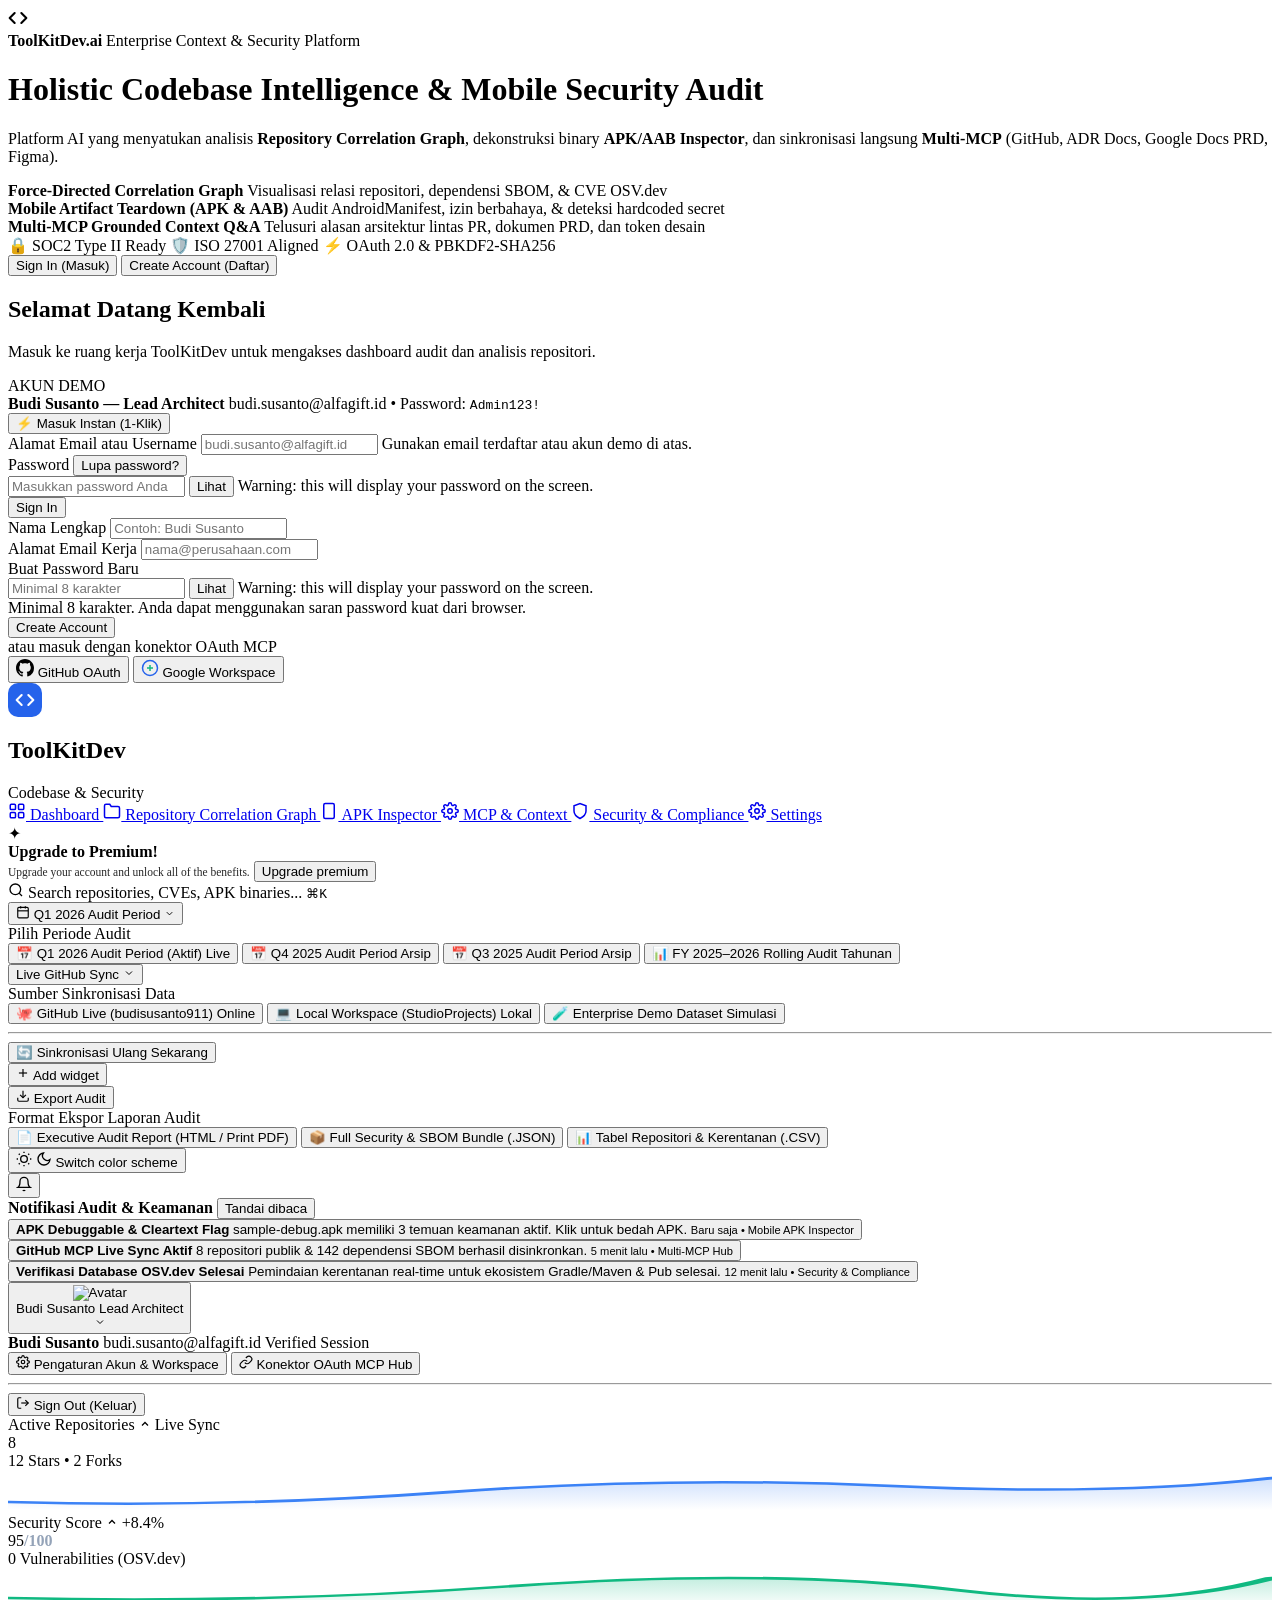
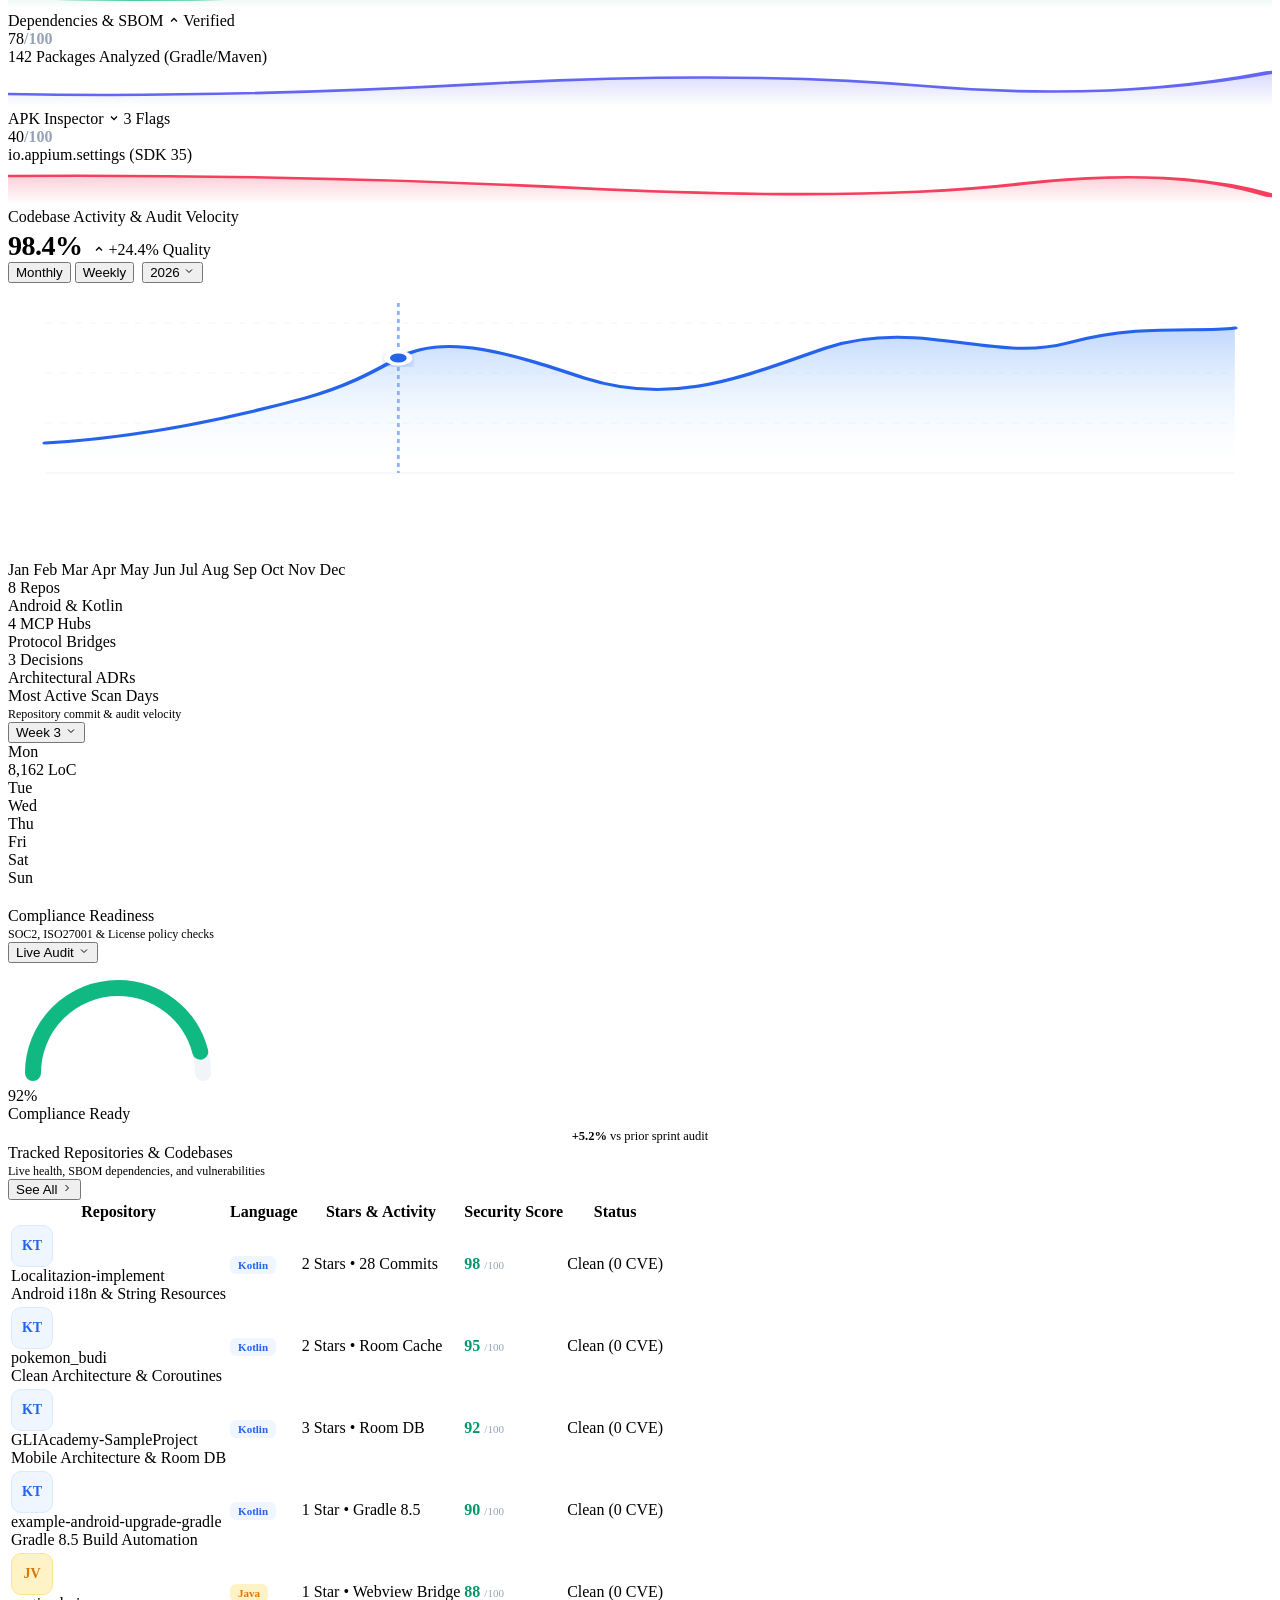
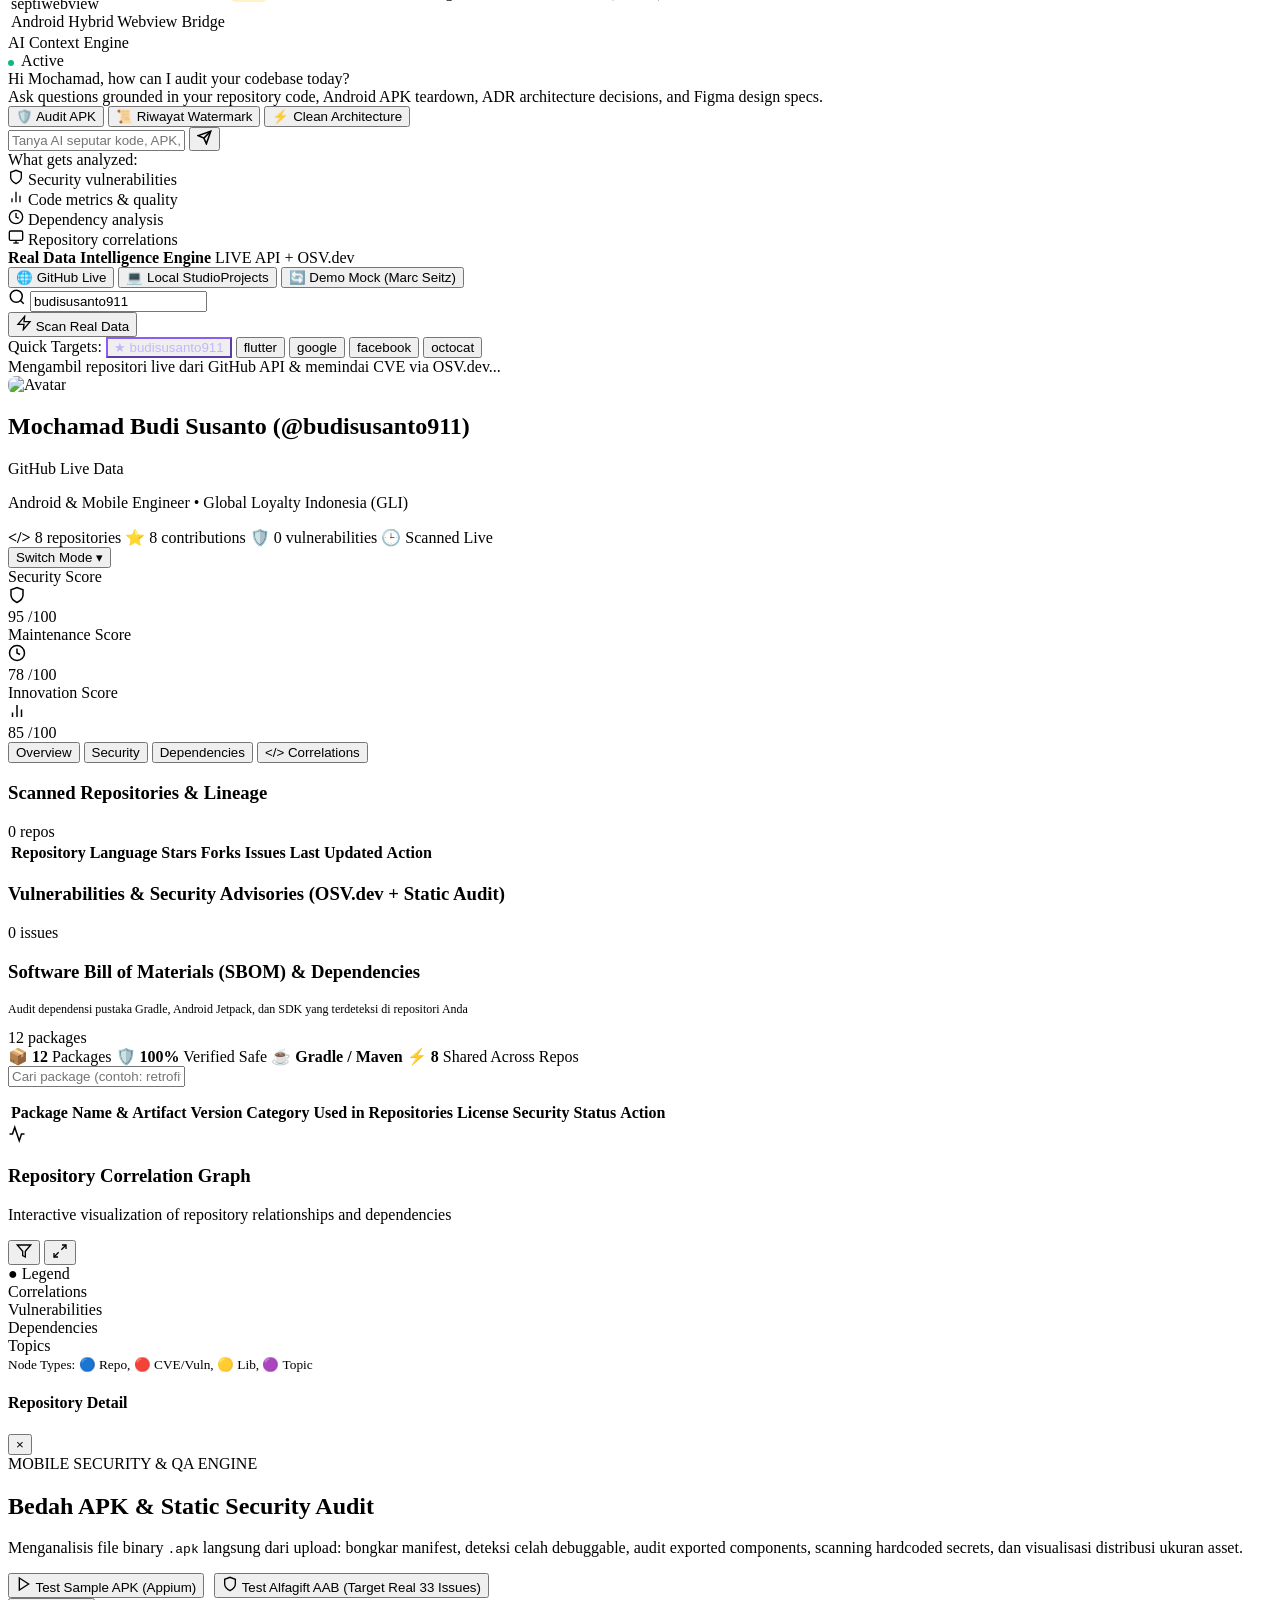
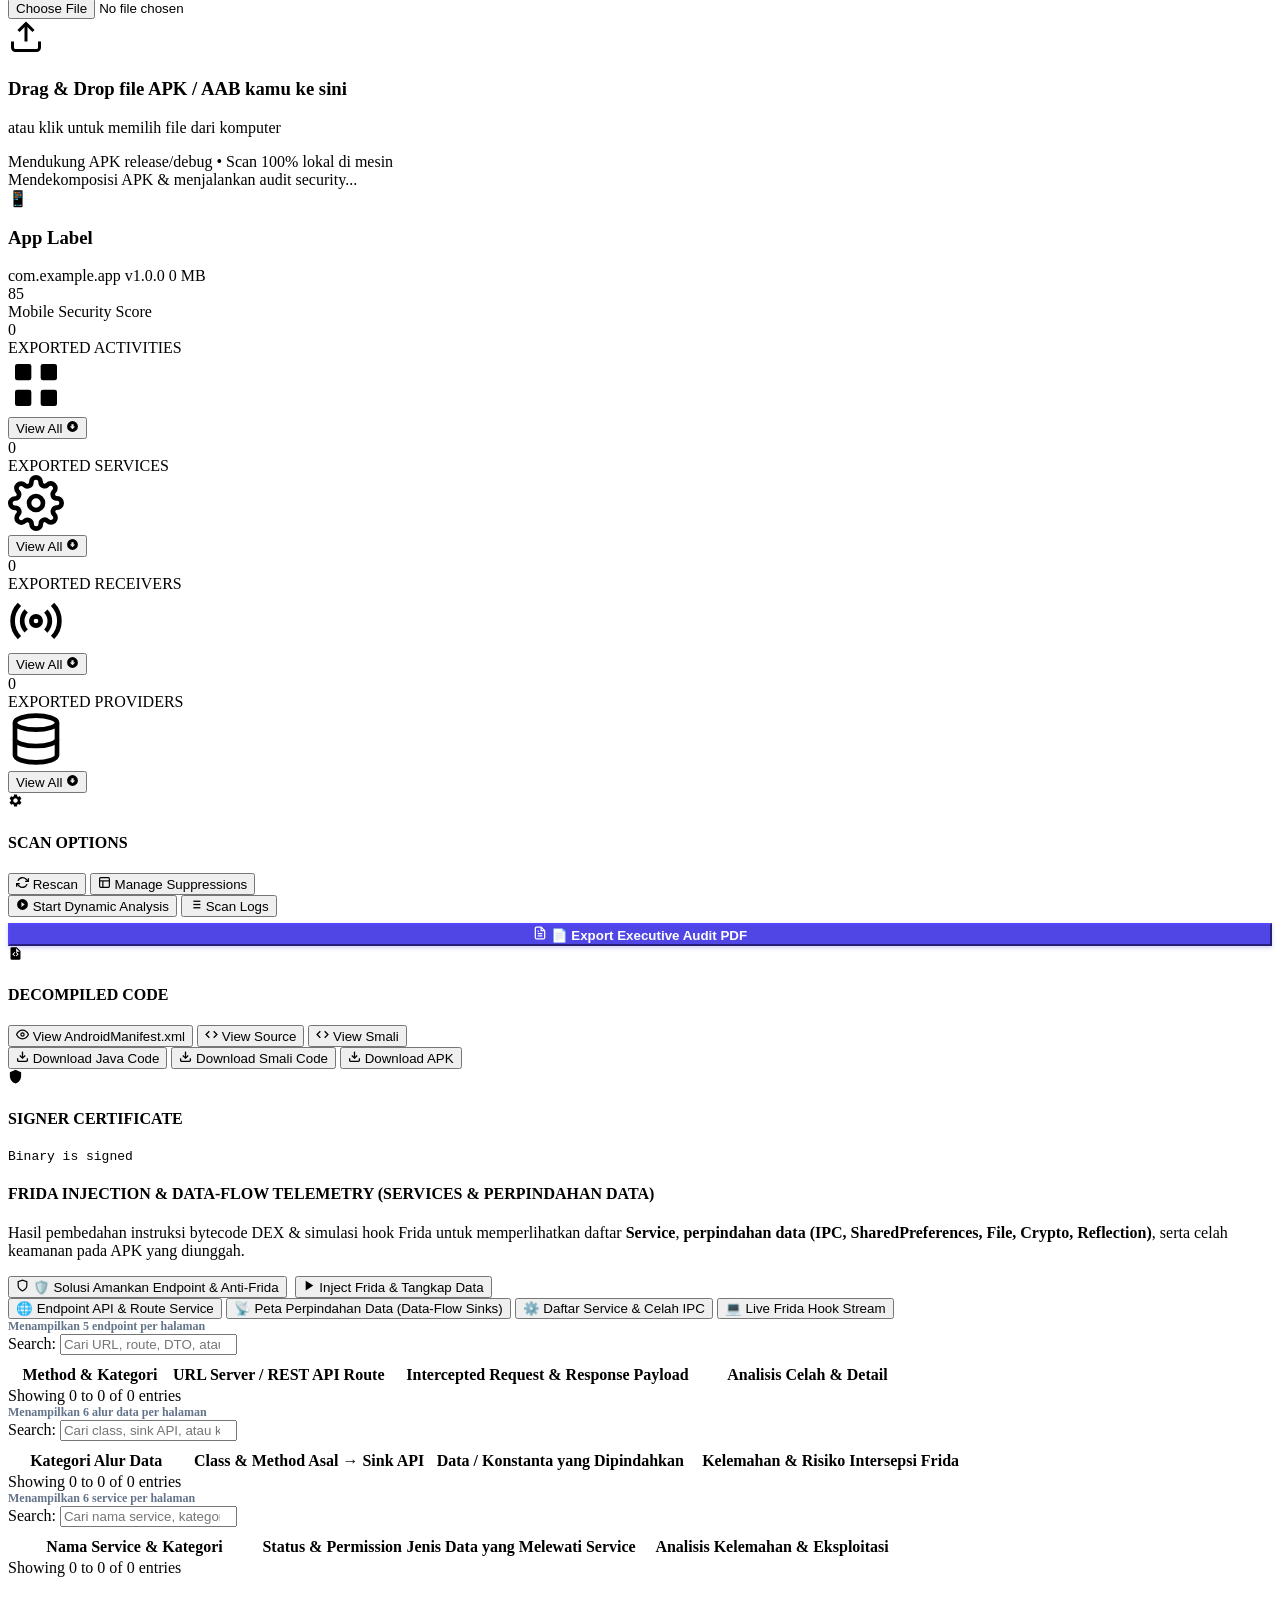
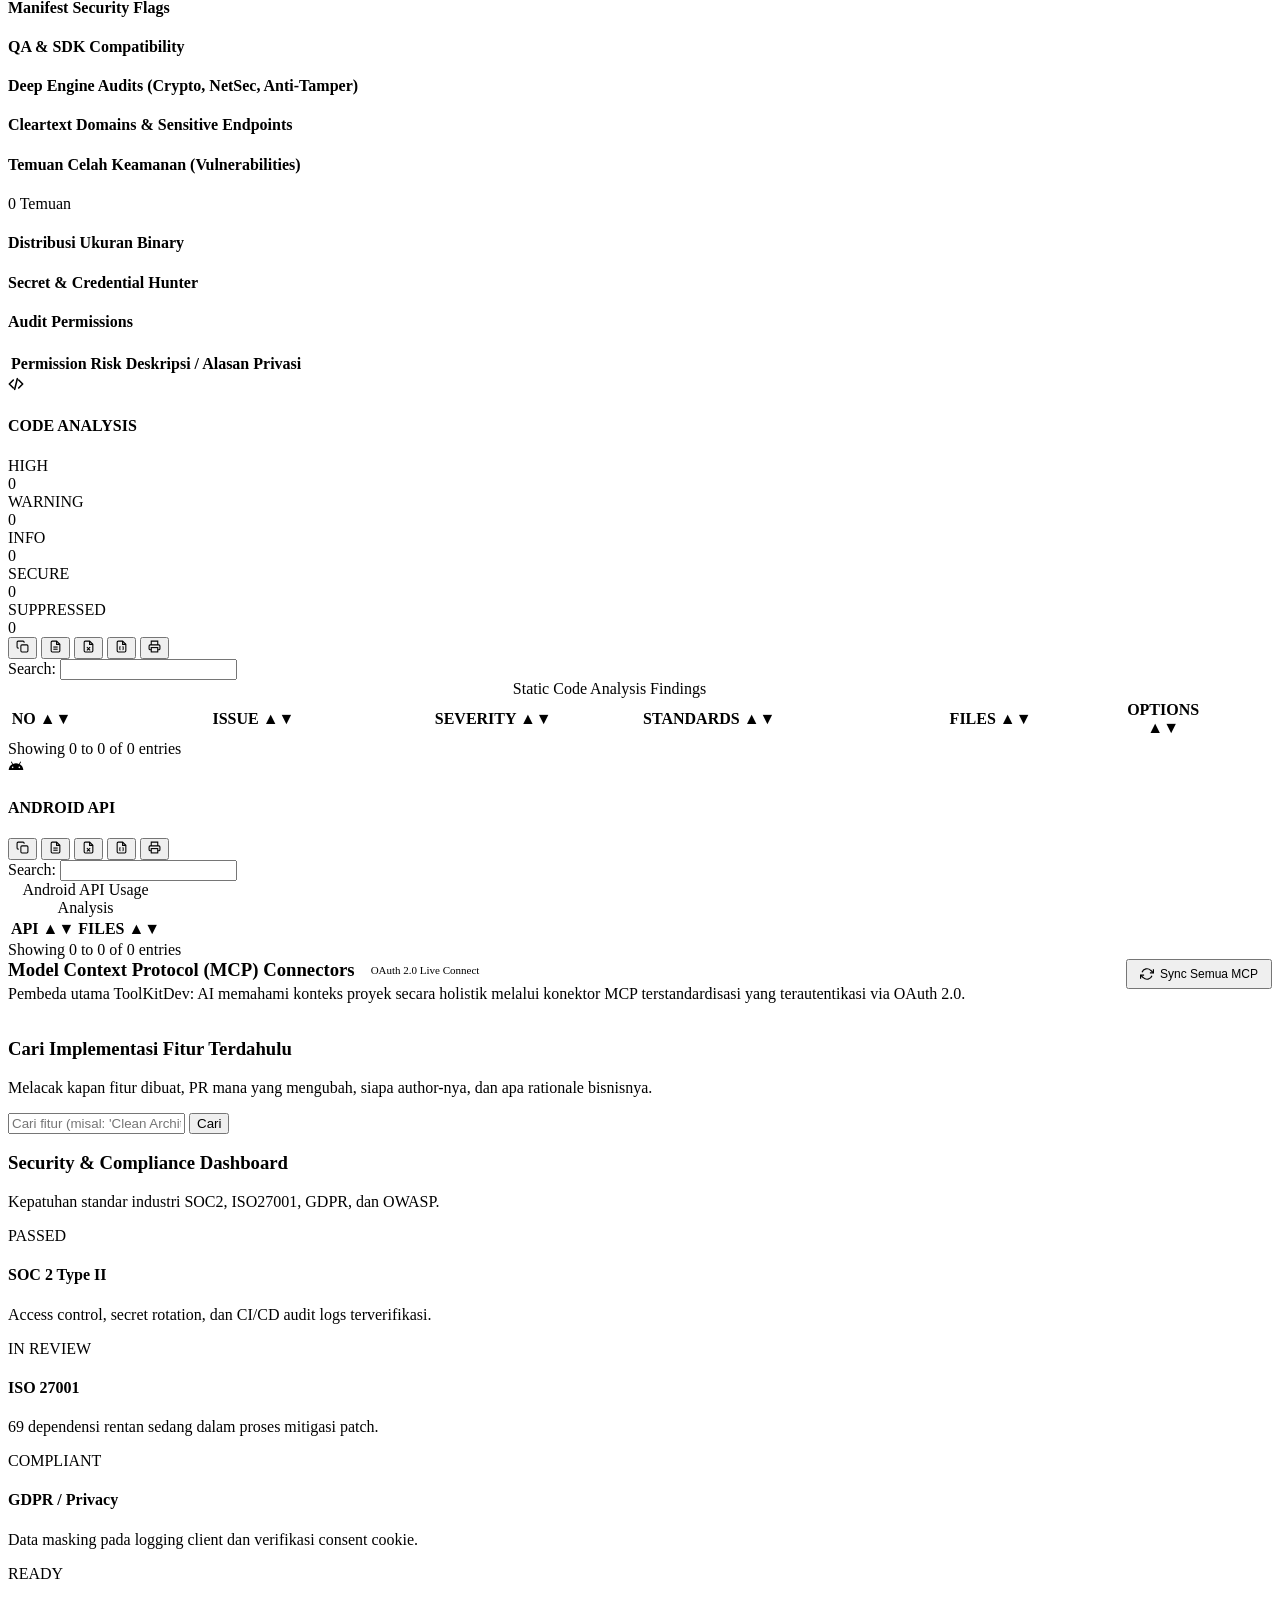
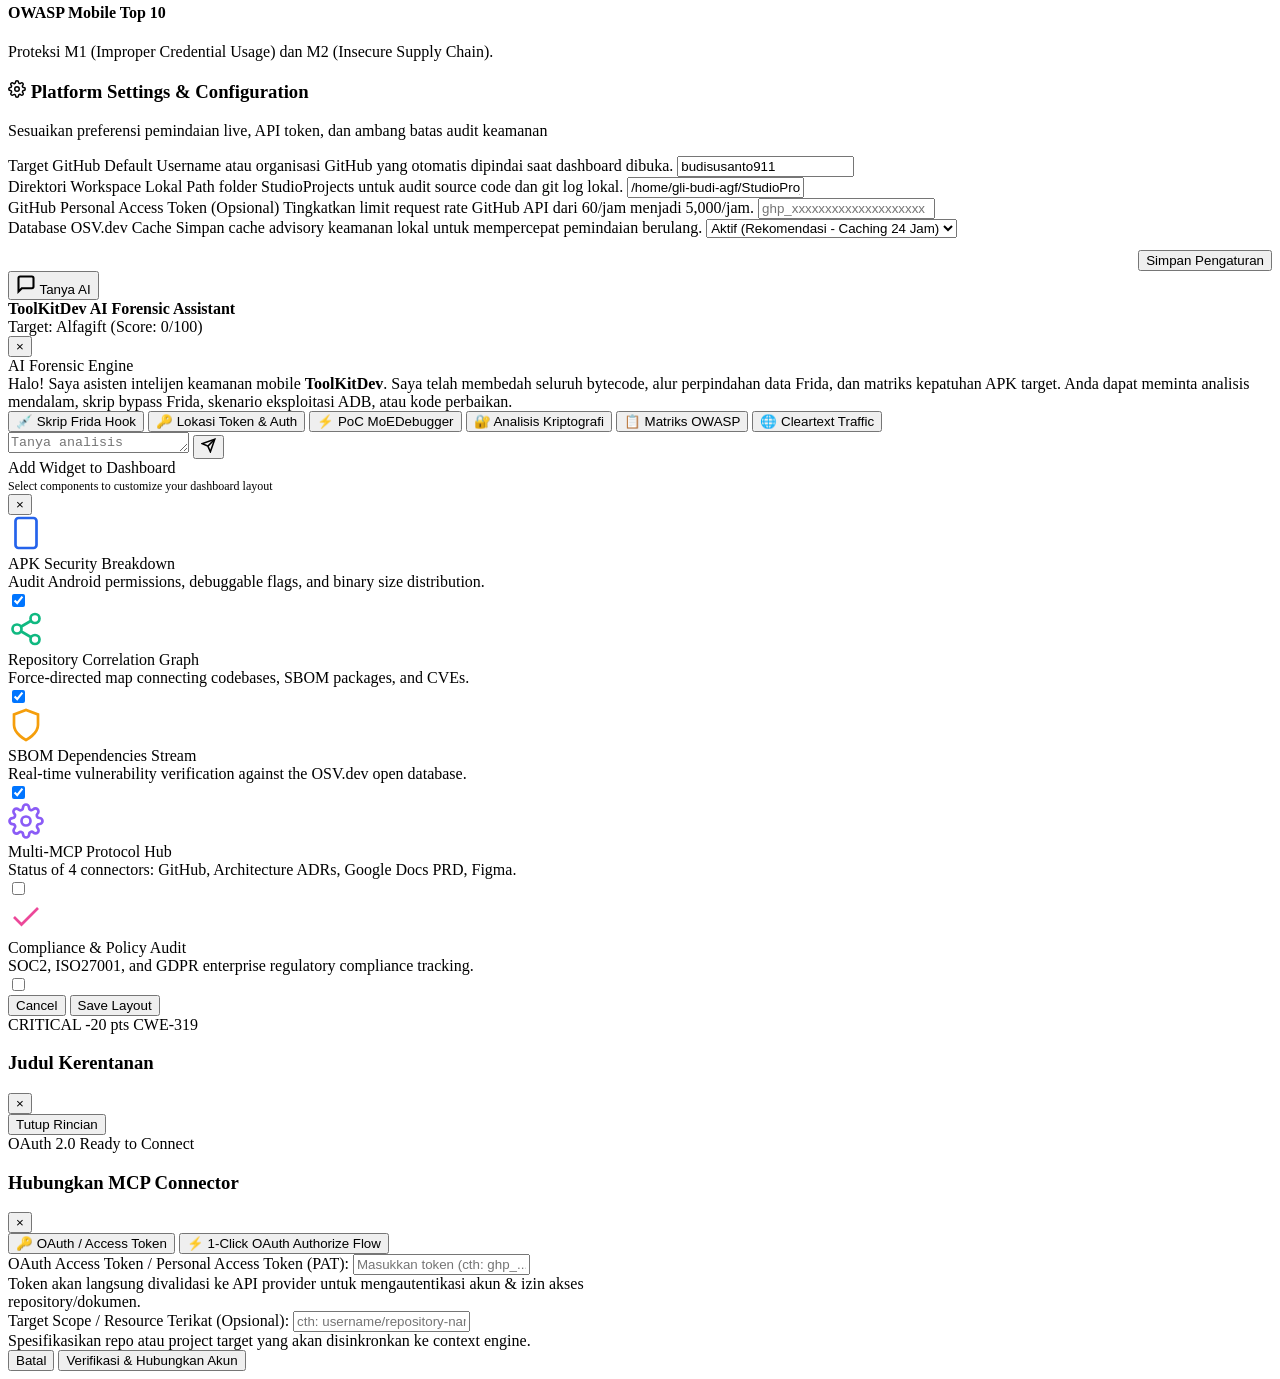
==== commit e680ded7: "feat: add 1-click executive PDF report generator and AI forensic chatbot suite" ====
--- a/public/index.html
+++ b/public/index.html
@@ -3,8 +3,14 @@
 <head>
   <meta charset="UTF-8">
   <meta name="viewport" content="width=device-width, initial-scale=1.0">
+  <meta name="color-scheme" content="light dark">
+  <script>
+    try {
+      document.querySelector('meta[name="color-scheme"]').content = localStorage.getItem("color-scheme") ?? "light dark";
+    } catch (_) {}
+  </script>
   <title>ToolKitDev.ai — AI-Powered Context & Security Analysis</title>
-  <link rel="stylesheet" href="/style.css?v=4.0">
+  <link rel="stylesheet" href="/style.css?v=5.4">
   <link rel="preconnect" href="https://fonts.googleapis.com">
   <link rel="preconnect" href="https://fonts.gstatic.com" crossorigin>
   <link href="https://fonts.googleapis.com/css2?family=Inter:wght@300;400;500;600;700;800&family=JetBrains+Mono:wght@400;500;600&display=swap" rel="stylesheet">
@@ -303,33 +309,133 @@
         </div>
 
         <div class="topbar-actions">
-          <div class="topbar-pill-btn">
-            <svg width="14" height="14" viewBox="0 0 24 24" fill="none" stroke="currentColor" stroke-width="2"><rect x="3" y="4" width="18" height="18" rx="2" ry="2"></rect><line x1="16" y1="2" x2="16" y2="6"></line><line x1="8" y1="2" x2="8" y2="6"></line><line x1="3" y1="10" x2="21" y2="10"></line></svg>
-            <span>Q1 2026 Audit Period</span>
-          </div>
-
-          <div class="topbar-pill-btn">
-            <span>Live GitHub Sync</span>
-            <svg width="12" height="12" viewBox="0 0 24 24" fill="none" stroke="currentColor" stroke-width="2"><polyline points="6 9 12 15 18 9"></polyline></svg>
-          </div>
-
-          <button class="topbar-pill-btn" id="btnOpenWidgetDrawer">
+          <!-- 1. Audit Period Selector -->
+          <div class="topbar-dropdown-wrap" id="auditPeriodMenuWrap">
+            <button type="button" class="topbar-pill-btn" id="btnAuditPeriod" aria-expanded="false" aria-controls="auditPeriodDropdown">
+              <svg width="14" height="14" viewBox="0 0 24 24" fill="none" stroke="currentColor" stroke-width="2"><rect x="3" y="4" width="18" height="18" rx="2" ry="2"></rect><line x1="16" y1="2" x2="16" y2="6"></line><line x1="8" y1="2" x2="8" y2="6"></line><line x1="3" y1="10" x2="21" y2="10"></line></svg>
+              <span id="auditPeriodLabel">Q1 2026 Audit Period</span>
+              <svg width="11" height="11" viewBox="0 0 24 24" fill="none" stroke="currentColor" stroke-width="2"><polyline points="6 9 12 15 18 9"></polyline></svg>
+            </button>
+            <div class="topbar-pop-menu hidden" id="auditPeriodDropdown">
+              <div class="topbar-pop-title">Pilih Periode Audit</div>
+              <button type="button" class="topbar-pop-item active" data-period="Q1 2026 Audit Period" data-mult="1.0">
+                <span>📅 Q1 2026 Audit Period (Aktif)</span>
+                <span class="pop-tag">Live</span>
+              </button>
+              <button type="button" class="topbar-pop-item" data-period="Q4 2025 Audit Period" data-mult="0.88">
+                <span>📅 Q4 2025 Audit Period</span>
+                <span class="pop-tag">Arsip</span>
+              </button>
+              <button type="button" class="topbar-pop-item" data-period="Q3 2025 Audit Period" data-mult="0.75">
+                <span>📅 Q3 2025 Audit Period</span>
+                <span class="pop-tag">Arsip</span>
+              </button>
+              <button type="button" class="topbar-pop-item" data-period="FY 2025–2026 Rolling" data-mult="1.25">
+                <span>📊 FY 2025–2026 Rolling Audit</span>
+                <span class="pop-tag">Tahunan</span>
+              </button>
+            </div>
+          </div>
+
+          <!-- 2. Live Sync Source Selector -->
+          <div class="topbar-dropdown-wrap" id="syncModeMenuWrap">
+            <button type="button" class="topbar-pill-btn" id="btnSyncMode" aria-expanded="false" aria-controls="syncModeDropdown">
+              <span class="sync-status-dot" id="topbarSyncDot"></span>
+              <span id="syncModeLabel">Live GitHub Sync</span>
+              <svg width="12" height="12" viewBox="0 0 24 24" fill="none" stroke="currentColor" stroke-width="2"><polyline points="6 9 12 15 18 9"></polyline></svg>
+            </button>
+            <div class="topbar-pop-menu hidden" id="syncModeDropdown">
+              <div class="topbar-pop-title">Sumber Sinkronisasi Data</div>
+              <button type="button" class="topbar-pop-item active" data-sync-type="github" data-sync-target="budisusanto911" data-sync-label="Live GitHub Sync">
+                <span>🐙 GitHub Live (budisusanto911)</span>
+                <span class="pop-tag green">Online</span>
+              </button>
+              <button type="button" class="topbar-pop-item" data-sync-type="local" data-sync-target="StudioProjects" data-sync-label="Local Workspace Sync">
+                <span>💻 Local Workspace (StudioProjects)</span>
+                <span class="pop-tag">Lokal</span>
+              </button>
+              <button type="button" class="topbar-pop-item" data-sync-type="mock" data-sync-target="" data-sync-label="Enterprise Demo Sync">
+                <span>🧪 Enterprise Demo Dataset</span>
+                <span class="pop-tag">Simulasi</span>
+              </button>
+              <hr class="profile-dropdown-sep">
+              <button type="button" class="topbar-pop-item" id="btnForceResyncNow">
+                <span>🔄 Sinkronisasi Ulang Sekarang</span>
+              </button>
+            </div>
+          </div>
+
+          <!-- 3. Add Widget Button -->
+          <button type="button" class="topbar-pill-btn" id="btnOpenWidgetDrawer">
             <svg width="14" height="14" viewBox="0 0 24 24" fill="none" stroke="currentColor" stroke-width="2"><line x1="12" y1="5" x2="12" y2="19"></line><line x1="5" y1="12" x2="19" y2="12"></line></svg>
             <span>Add widget</span>
           </button>
 
-          <button class="topbar-pill-btn primary" id="btnExportData">
-            <svg width="14" height="14" viewBox="0 0 24 24" fill="none" stroke="currentColor" stroke-width="2"><path d="M21 15v4a2 2 0 0 1-2 2H5a2 2 0 0 1-2-2v-4"></path><polyline points="7 10 12 15 17 10"></polyline><line x1="12" y1="15" x2="12" y2="3"></line></svg>
-            <span>Export Audit</span>
+          <!-- 4. Export Audit Button & Menu -->
+          <div class="topbar-dropdown-wrap" id="exportAuditMenuWrap">
+            <button type="button" class="topbar-pill-btn primary" id="btnExportData" aria-expanded="false" aria-controls="exportAuditDropdown">
+              <svg width="14" height="14" viewBox="0 0 24 24" fill="none" stroke="currentColor" stroke-width="2"><path d="M21 15v4a2 2 0 0 1-2 2H5a2 2 0 0 1-2-2v-4"></path><polyline points="7 10 12 15 17 10"></polyline><line x1="12" y1="15" x2="12" y2="3"></line></svg>
+              <span>Export Audit</span>
+            </button>
+            <div class="topbar-pop-menu hidden" id="exportAuditDropdown">
+              <div class="topbar-pop-title">Format Ekspor Laporan Audit</div>
+              <button type="button" class="topbar-pop-item" id="btnExportHtmlReport">
+                <span>📄 Executive Audit Report (HTML / Print PDF)</span>
+              </button>
+              <button type="button" class="topbar-pop-item" id="btnExportJsonData">
+                <span>📦 Full Security &amp; SBOM Bundle (.JSON)</span>
+              </button>
+              <button type="button" class="topbar-pop-item" id="btnExportCsvData">
+                <span>📊 Tabel Repositori &amp; Kerentanan (.CSV)</span>
+              </button>
+            </div>
+          </div>
+
+          <!-- 5. Theme Toggle Button (Light / Dark) -->
+          <button type="button" class="topbar-icon-circle" id="btnToggleTheme" title="Ganti Tema (Light / Dark Mode)">
+            <svg class="theme-icon-sun" width="16" height="16" viewBox="0 0 24 24" fill="none" stroke="currentColor" stroke-width="2"><circle cx="12" cy="12" r="5"></circle><line x1="12" y1="1" x2="12" y2="3"></line><line x1="12" y1="21" x2="12" y2="23"></line><line x1="4.22" y1="4.22" x2="5.64" y2="5.64"></line><line x1="18.36" y1="18.36" x2="19.78" y2="19.78"></line><line x1="1" y1="12" x2="3" y2="12"></line><line x1="21" y1="12" x2="23" y2="12"></line><line x1="4.22" y1="19.78" x2="5.64" y2="18.36"></line><line x1="18.36" y1="5.64" x2="19.78" y2="4.22"></line></svg>
+            <svg class="theme-icon-moon hidden" width="16" height="16" viewBox="0 0 24 24" fill="none" stroke="currentColor" stroke-width="2"><path d="M21 12.79A9 9 0 1 1 11.21 3 7 7 0 0 0 21 12.79z"></path></svg>
+            <span class="visually-hidden" id="themeToggleSrText">Switch color scheme</span>
           </button>
 
-          <div class="topbar-icon-circle" title="Toggle Theme">
-            <svg width="16" height="16" viewBox="0 0 24 24" fill="none" stroke="currentColor" stroke-width="2"><circle cx="12" cy="12" r="5"></circle><line x1="12" y1="1" x2="12" y2="3"></line><line x1="12" y1="21" x2="12" y2="23"></line><line x1="4.22" y1="4.22" x2="5.64" y2="5.64"></line><line x1="18.36" y1="18.36" x2="19.78" y2="19.78"></line><line x1="1" y1="12" x2="3" y2="12"></line><line x1="21" y1="12" x2="23" y2="12"></line><line x1="4.22" y1="19.78" x2="5.64" y2="18.36"></line><line x1="18.36" y1="5.64" x2="19.78" y2="4.22"></line></svg>
-          </div>
-
-          <div class="topbar-icon-circle" title="Notifications">
-            <svg width="16" height="16" viewBox="0 0 24 24" fill="none" stroke="currentColor" stroke-width="2"><path d="M18 8A6 6 0 0 0 6 8c0 7-3 9-3 9h18s-3-2-3-9"></path><path d="M13.73 21a2 2 0 0 1-3.46 0"></path></svg>
-            <span class="notif-badge-dot"></span>
+          <!-- 6. Notifications Center Button & Dropdown -->
+          <div class="topbar-dropdown-wrap" id="notificationsMenuWrap">
+            <button type="button" class="topbar-icon-circle" id="btnNotifications" aria-expanded="false" aria-controls="notificationsDropdown" title="Notifikasi Keamanan & Sistem">
+              <svg width="16" height="16" viewBox="0 0 24 24" fill="none" stroke="currentColor" stroke-width="2"><path d="M18 8A6 6 0 0 0 6 8c0 7-3 9-3 9h18s-3-2-3-9"></path><path d="M13.73 21a2 2 0 0 1-3.46 0"></path></svg>
+              <span class="notif-badge-dot" id="topbarNotifDot"></span>
+            </button>
+            <div class="topbar-pop-menu notif-pop-menu hidden" id="notificationsDropdown">
+              <div class="notif-pop-header">
+                <strong>Notifikasi Audit &amp; Keamanan</strong>
+                <button type="button" class="notif-mark-read-btn" id="btnMarkAllNotifRead">Tandai dibaca</button>
+              </div>
+              <div class="notif-pop-list" id="topbarNotifList">
+                <button type="button" class="notif-pop-item unread" data-nav-tab="apk-inspector">
+                  <span class="notif-dot danger"></span>
+                  <div>
+                    <strong>APK Debuggable &amp; Cleartext Flag</strong>
+                    <span>sample-debug.apk memiliki 3 temuan keamanan aktif. Klik untuk bedah APK.</span>
+                    <small>Baru saja • Mobile APK Inspector</small>
+                  </div>
+                </button>
+                <button type="button" class="notif-pop-item unread" data-nav-tab="mcp-hub">
+                  <span class="notif-dot info"></span>
+                  <div>
+                    <strong>GitHub MCP Live Sync Aktif</strong>
+                    <span>8 repositori publik &amp; 142 dependensi SBOM berhasil disinkronkan.</span>
+                    <small>5 menit lalu • Multi-MCP Hub</small>
+                  </div>
+                </button>
+                <button type="button" class="notif-pop-item" data-nav-tab="security-compliance">
+                  <span class="notif-dot success"></span>
+                  <div>
+                    <strong>Verifikasi Database OSV.dev Selesai</strong>
+                    <span>Pemindaian kerentanan real-time untuk ekosistem Gradle/Maven &amp; Pub selesai.</span>
+                    <small>12 menit lalu • Security &amp; Compliance</small>
+                  </div>
+                </button>
+              </div>
+            </div>
           </div>
 
           <div class="user-profile-wrap" id="userProfileMenuWrap">
@@ -1288,6 +1394,283 @@
               </div>
             </div>
 
+            <!-- MobSF Exported Components 4-Card Banner -->
+            <div class="card mobsf-exported-banner-card">
+              <div class="mobsf-exported-grid">
+                <!-- Exported Activities (Teal) -->
+                <div class="mobsf-stat-box mobsf-box-teal">
+                  <div class="mobsf-stat-inner">
+                    <div class="mobsf-stat-count" id="mobsfExportedActivitiesCount">0</div>
+                    <div class="mobsf-stat-label">EXPORTED ACTIVITIES</div>
+                  </div>
+                  <div class="mobsf-stat-watermark" aria-hidden="true">
+                    <svg width="56" height="56" viewBox="0 0 24 24" fill="currentColor"><rect x="3" y="3" width="7" height="7" rx="1"></rect><rect x="14" y="3" width="7" height="7" rx="1"></rect><rect x="14" y="14" width="7" height="7" rx="1"></rect><rect x="3" y="14" width="7" height="7" rx="1"></rect></svg>
+                  </div>
+                  <button type="button" class="mobsf-stat-footer" data-exported-type="exported_activities" data-exported-title="Exported Activities">
+                    <span>View All</span>
+                    <svg width="13" height="13" viewBox="0 0 24 24" fill="currentColor"><path d="M12 2a10 10 0 1 0 10 10A10 10 0 0 0 12 2zm0 15l-5-5h3V8h4v4h3z"/></svg>
+                  </button>
+                </div>
+
+                <!-- Exported Services (Green) -->
+                <div class="mobsf-stat-box mobsf-box-green">
+                  <div class="mobsf-stat-inner">
+                    <div class="mobsf-stat-count" id="mobsfExportedServicesCount">0</div>
+                    <div class="mobsf-stat-label">EXPORTED SERVICES</div>
+                  </div>
+                  <div class="mobsf-stat-watermark" aria-hidden="true">
+                    <svg width="56" height="56" viewBox="0 0 24 24" fill="none" stroke="currentColor" stroke-width="2"><circle cx="12" cy="12" r="3"></circle><path d="M19.4 15a1.65 1.65 0 0 0 .33 1.82l.06.06a2 2 0 0 1 0 2.83 2 2 0 0 1-2.83 0l-.06-.06a1.65 1.65 0 0 0-1.82-.33 1.65 1.65 0 0 0-1 1.51V21a2 2 0 0 1-2 2 2 2 0 0 1-2-2v-.09A1.65 1.65 0 0 0 9 19.4a1.65 1.65 0 0 0-1.82.33l-.06.06a2 2 0 0 1-2.83 0 2 2 0 0 1 0-2.83l.06-.06a1.65 1.65 0 0 0 .33-1.82 1.65 1.65 0 0 0-1.51-1H3a2 2 0 0 1-2-2 2 2 0 0 1 2-2h.09A1.65 1.65 0 0 0 4.6 9a1.65 1.65 0 0 0-.33-1.82l-.06-.06a2 2 0 0 1 0-2.83 2 2 0 0 1 2.83 0l.06.06a1.65 1.65 0 0 0 1.82.33H9a1.65 1.65 0 0 0 1-1.51V3a2 2 0 0 1 2-2 2 2 0 0 1 2 2v.09a1.65 1.65 0 0 0 1 1.51 1.65 1.65 0 0 0 1.82-.33l.06-.06a2 2 0 0 1 2.83 0 2 2 0 0 1 0 2.83l-.06.06a1.65 1.65 0 0 0-.33 1.82V9a1.65 1.65 0 0 0 1.51 1H21a2 2 0 0 1 2 2 2 2 0 0 1-2 2h-.09a1.65 1.65 0 0 0-1.51 1z"></path></svg>
+                  </div>
+                  <button type="button" class="mobsf-stat-footer" data-exported-type="exported_services" data-exported-title="Exported Services">
+                    <span>View All</span>
+                    <svg width="13" height="13" viewBox="0 0 24 24" fill="currentColor"><path d="M12 2a10 10 0 1 0 10 10A10 10 0 0 0 12 2zm0 15l-5-5h3V8h4v4h3z"/></svg>
+                  </button>
+                </div>
+
+                <!-- Exported Receivers (Yellow) -->
+                <div class="mobsf-stat-box mobsf-box-yellow">
+                  <div class="mobsf-stat-inner">
+                    <div class="mobsf-stat-count" id="mobsfExportedReceiversCount">0</div>
+                    <div class="mobsf-stat-label">EXPORTED RECEIVERS</div>
+                  </div>
+                  <div class="mobsf-stat-watermark" aria-hidden="true">
+                    <svg width="56" height="56" viewBox="0 0 24 24" fill="none" stroke="currentColor" stroke-width="2"><path d="M4.9 19.1C1 15.2 1 8.8 4.9 4.9"></path><path d="M7.8 16.2c-2.3-2.3-2.3-6.1 0-8.5"></path><circle cx="12" cy="12" r="2"></circle><path d="M16.2 7.8c2.3 2.3 2.3 6.1 0 8.5"></path><path d="M19.1 4.9C23 8.8 23 15.1 19.1 19"></path></svg>
+                  </div>
+                  <button type="button" class="mobsf-stat-footer" data-exported-type="exported_receivers" data-exported-title="Exported Broadcast Receivers">
+                    <span>View All</span>
+                    <svg width="13" height="13" viewBox="0 0 24 24" fill="currentColor"><path d="M12 2a10 10 0 1 0 10 10A10 10 0 0 0 12 2zm0 15l-5-5h3V8h4v4h3z"/></svg>
+                  </button>
+                </div>
+
+                <!-- Exported Providers (Red) -->
+                <div class="mobsf-stat-box mobsf-box-red">
+                  <div class="mobsf-stat-inner">
+                    <div class="mobsf-stat-count" id="mobsfExportedProvidersCount">0</div>
+                    <div class="mobsf-stat-label">EXPORTED PROVIDERS</div>
+                  </div>
+                  <div class="mobsf-stat-watermark" aria-hidden="true">
+                    <svg width="56" height="56" viewBox="0 0 24 24" fill="none" stroke="currentColor" stroke-width="2"><ellipse cx="12" cy="5" rx="9" ry="3"></ellipse><path d="M21 12c0 1.66-4 3-9 3s-9-1.34-9-3"></path><path d="M3 5v14c0 1.66 4 3 9 3s9-1.34 9-3V5"></path></svg>
+                  </div>
+                  <button type="button" class="mobsf-stat-footer" data-exported-type="exported_providers" data-exported-title="Exported Content Providers">
+                    <span>View All</span>
+                    <svg width="13" height="13" viewBox="0 0 24 24" fill="currentColor"><path d="M12 2a10 10 0 1 0 10 10A10 10 0 0 0 12 2zm0 15l-5-5h3V8h4v4h3z"/></svg>
+                  </button>
+                </div>
+              </div>
+            </div>
+
+            <!-- MobSF SCAN OPTIONS & DECOMPILED CODE Row -->
+            <div class="mobsf-options-decompiled-row">
+              <!-- SCAN OPTIONS Card -->
+              <div class="card mobsf-action-card">
+                <div class="mobsf-section-heading">
+                  <svg width="15" height="15" viewBox="0 0 24 24" fill="currentColor"><path d="M19.14 12.94c.04-.3.06-.61.06-.94 0-.32-.02-.64-.07-.94l2.03-1.58a.49.49 0 0 0 .12-.61l-1.92-3.32a.488.488 0 0 0-.59-.22l-2.39.96c-.5-.38-1.03-.7-1.62-.94l-.36-2.54a.484.484 0 0 0-.48-.41h-3.84c-.24 0-.43.17-.47.41l-.36 2.54c-.59.24-1.13.57-1.62.94l-2.39-.96c-.22-.08-.47 0-.59.22L2.74 8.87c-.12.21-.08.47.12.61l2.03 1.58c-.05.3-.09.63-.09.94s.02.64.07.94l-2.03 1.58a.49.49 0 0 0-.12.61l1.92 3.32c.12.22.37.29.59.22l2.39-.96c.5.38 1.03.7 1.62.94l.36 2.54c.05.24.24.41.48.41h3.84c.24 0 .44-.17.47-.41l.36-2.54c.59-.24 1.13-.56 1.62-.94l2.39.96c.22.08.47 0 .59-.22l1.92-3.32c.12-.22.07-.47-.12-.61l-2.01-1.58zM12 15.6c-1.98 0-3.6-1.62-3.6-3.6s1.62-3.6 3.6-3.6 3.6 1.62 3.6 3.6-1.62 3.6-3.6 3.6z"/></svg>
+                  <h4>SCAN OPTIONS</h4>
+                </div>
+                <div class="mobsf-btn-row">
+                  <button type="button" class="mobsf-btn mobsf-btn-teal" id="btnMobsfRescan">
+                    <svg width="13" height="13" viewBox="0 0 24 24" fill="none" stroke="currentColor" stroke-width="2.4"><polyline points="23 4 23 10 17 10"></polyline><polyline points="1 20 1 14 7 14"></polyline><path d="M3.51 9a9 9 0 0 1 14.85-3.36L23 10M1 14l4.64 4.36A9 9 0 0 0 20.49 15"></path></svg>
+                    <span>Rescan</span>
+                  </button>
+                  <button type="button" class="mobsf-btn mobsf-btn-blue" id="btnMobsfSuppressions">
+                    <svg width="13" height="13" viewBox="0 0 24 24" fill="none" stroke="currentColor" stroke-width="2.2"><rect x="3" y="3" width="18" height="18" rx="2"></rect><line x1="3" y1="9" x2="21" y2="9"></line><line x1="9" y1="21" x2="9" y2="9"></line></svg>
+                    <span>Manage Suppressions</span>
+                  </button>
+                </div>
+                <div class="mobsf-btn-row">
+                  <button type="button" class="mobsf-btn mobsf-btn-green" id="btnMobsfDynamicAnalysis">
+                    <svg width="13" height="13" viewBox="0 0 24 24" fill="currentColor"><path d="M12 2a10 10 0 1 0 10 10A10 10 0 0 0 12 2zm-2 14.5v-9l6 4.5z"/></svg>
+                    <span>Start Dynamic Analysis</span>
+                  </button>
+                  <button type="button" class="mobsf-btn mobsf-btn-yellow" id="btnMobsfScanLogs">
+                    <svg width="13" height="13" viewBox="0 0 24 24" fill="none" stroke="currentColor" stroke-width="2.4"><line x1="8" y1="6" x2="21" y2="6"></line><line x1="8" y1="12" x2="21" y2="12"></line><line x1="8" y1="18" x2="21" y2="18"></line><line x1="3" y1="6" x2="3.01" y2="6"></line><line x1="3" y1="12" x2="3.01" y2="12"></line><line x1="3" y1="18" x2="3.01" y2="18"></line></svg>
+                    <span>Scan Logs</span>
+                  </button>
+                </div>
+                <div class="mobsf-btn-row" style="margin-top:6px;">
+                  <button type="button" class="mobsf-btn mobsf-btn-purple" id="btnExportExecutivePdf" style="width:100%; justify-content:center; background:#4f46e5; border-color:#4338ca; color:#fff; font-weight:600; box-shadow:0 2px 4px rgba(79,70,229,0.25);">
+                    <svg width="14" height="14" viewBox="0 0 24 24" fill="none" stroke="currentColor" stroke-width="2.2"><path d="M14 2H6a2 2 0 0 0-2 2v16a2 2 0 0 0 2 2h12a2 2 0 0 0 2-2V8z"></path><polyline points="14 2 14 8 20 8"></polyline><line x1="16" y1="13" x2="8" y2="13"></line><line x1="16" y1="17" x2="8" y2="17"></line><polyline points="10 9 9 9 8 9"></polyline></svg>
+                    <span>📄 Export Executive Audit PDF</span>
+                  </button>
+                </div>
+              </div>
+
+              <!-- DECOMPILED CODE Card -->
+              <div class="card mobsf-action-card">
+                <div class="mobsf-section-heading">
+                  <svg width="15" height="15" viewBox="0 0 24 24" fill="currentColor"><path d="M14 2H6a2 2 0 0 0-2 2v16a2 2 0 0 0 2 2h12a2 2 0 0 0 2-2V8l-6-6zm-3.5 14.5L7 13l3.5-3.5 1.06 1.06L9.12 13l2.44 2.44-1.06 1.06zm3 0l-1.06-1.06L14.88 13l-2.44-2.44 1.06-1.06L17 13l-3.5 3.5zM13 9V3.5L18.5 9H13z"/></svg>
+                  <h4>DECOMPILED CODE</h4>
+                </div>
+                <div class="mobsf-btn-row">
+                  <button type="button" class="mobsf-btn mobsf-btn-blue" id="btnMobsfViewManifest">
+                    <svg width="13" height="13" viewBox="0 0 24 24" fill="none" stroke="currentColor" stroke-width="2.2"><path d="M1 12s4-8 11-8 11 8 11 8-4 8-11 8-11-8-11-8z"></path><circle cx="12" cy="12" r="3"></circle></svg>
+                    <span>View AndroidManifest.xml</span>
+                  </button>
+                  <button type="button" class="mobsf-btn mobsf-btn-teal" id="btnMobsfViewSource">
+                    <svg width="13" height="13" viewBox="0 0 24 24" fill="none" stroke="currentColor" stroke-width="2.4"><polyline points="16 18 22 12 16 6"></polyline><polyline points="8 6 2 12 8 18"></polyline></svg>
+                    <span>View Source</span>
+                  </button>
+                  <button type="button" class="mobsf-btn mobsf-btn-teal" id="btnMobsfViewSmali">
+                    <svg width="13" height="13" viewBox="0 0 24 24" fill="none" stroke="currentColor" stroke-width="2.4"><polyline points="16 18 22 12 16 6"></polyline><polyline points="8 6 2 12 8 18"></polyline></svg>
+                    <span>View Smali</span>
+                  </button>
+                </div>
+                <div class="mobsf-btn-row">
+                  <button type="button" class="mobsf-btn mobsf-btn-yellow" id="btnMobsfDownloadJava">
+                    <svg width="13" height="13" viewBox="0 0 24 24" fill="none" stroke="currentColor" stroke-width="2.4"><path d="M21 15v4a2 2 0 0 1-2 2H5a2 2 0 0 1-2-2v-4"></path><polyline points="7 10 12 15 17 10"></polyline><line x1="12" y1="15" x2="12" y2="3"></line></svg>
+                    <span>Download Java Code</span>
+                  </button>
+                  <button type="button" class="mobsf-btn mobsf-btn-yellow" id="btnMobsfDownloadSmali">
+                    <svg width="13" height="13" viewBox="0 0 24 24" fill="none" stroke="currentColor" stroke-width="2.4"><path d="M21 15v4a2 2 0 0 1-2 2H5a2 2 0 0 1-2-2v-4"></path><polyline points="7 10 12 15 17 10"></polyline><line x1="12" y1="15" x2="12" y2="3"></line></svg>
+                    <span>Download Smali Code</span>
+                  </button>
+                  <button type="button" class="mobsf-btn mobsf-btn-yellow" id="btnMobsfDownloadApk">
+                    <svg width="13" height="13" viewBox="0 0 24 24" fill="none" stroke="currentColor" stroke-width="2.4"><path d="M21 15v4a2 2 0 0 1-2 2H5a2 2 0 0 1-2-2v-4"></path><polyline points="7 10 12 15 17 10"></polyline><line x1="12" y1="15" x2="12" y2="3"></line></svg>
+                    <span>Download APK</span>
+                  </button>
+                </div>
+              </div>
+            </div>
+
+            <!-- MobSF SIGNER CERTIFICATE Card -->
+            <div class="card mobsf-signer-card" id="mobsfSignerCard">
+              <div class="mobsf-section-heading">
+                <svg width="15" height="15" viewBox="0 0 24 24" fill="currentColor"><path d="M12 1L3 5v6c0 5.55 3.84 10.74 9 12 5.16-1.26 9-6.45 9-12V5l-9-4z"/></svg>
+                <h4>SIGNER CERTIFICATE</h4>
+              </div>
+              <pre class="mobsf-signer-pre" id="apkSignerCertificateText">Binary is signed</pre>
+            </div>
+
+            <!-- Frida Injection & Data-Flow Vulnerability Telemetry Card -->
+            <div class="card frida-telemetry-card" id="fridaTelemetryCard">
+              <div class="frida-telemetry-header">
+                <div>
+                  <div class="mobsf-section-heading" style="margin-bottom:4px;">
+                    <span class="frida-pulse-dot" aria-hidden="true"></span>
+                    <h4>FRIDA INJECTION &amp; DATA-FLOW TELEMETRY (SERVICES &amp; PERPINDAHAN DATA)</h4>
+                  </div>
+                  <p class="frida-telemetry-subtitle">
+                    Hasil pembedahan instruksi bytecode DEX &amp; simulasi hook Frida untuk memperlihatkan daftar <strong>Service</strong>, <strong>perpindahan data (IPC, SharedPreferences, File, Crypto, Reflection)</strong>, serta celah keamanan pada APK yang diunggah.
+                  </p>
+                </div>
+                <div class="frida-telemetry-actions" style="display:flex; gap:8px; flex-wrap:wrap;">
+                  <button type="button" class="mobsf-btn mobsf-btn-blue" id="btnFridaHardeningGuide">
+                    <svg width="13" height="13" viewBox="0 0 24 24" fill="none" stroke="currentColor" stroke-width="2.2"><path d="M12 22s8-4 8-10V5l-8-3-8 3v7c0 6 8 10 8 10z"></path></svg>
+                    <span>🛡️ Solusi Amankan Endpoint &amp; Anti-Frida</span>
+                  </button>
+                  <button type="button" class="mobsf-btn mobsf-btn-green" id="btnRunLiveFridaStream">
+                    <svg width="13" height="13" viewBox="0 0 24 24" fill="currentColor"><polygon points="5 3 19 12 5 21 5 3"></polygon></svg>
+                    <span>Inject Frida &amp; Tangkap Data</span>
+                  </button>
+                </div>
+              </div>
+
+              <!-- KPI Summary Strip -->
+              <div class="frida-kpi-strip" id="fridaKpiStrip"></div>
+
+              <!-- Tabs for Endpoints, Data Flows, Services Inventory, and Live Frida Terminal -->
+              <div class="frida-tabs-bar" role="tablist" aria-label="Frida Data-Flow Tabs">
+                <button type="button" class="frida-tab-btn active" data-frida-tab="endpoints" role="tab" aria-selected="true">
+                  🌐 Endpoint API &amp; Route Service
+                </button>
+                <button type="button" class="frida-tab-btn" data-frida-tab="flows" role="tab" aria-selected="false">
+                  📡 Peta Perpindahan Data (Data-Flow Sinks)
+                </button>
+                <button type="button" class="frida-tab-btn" data-frida-tab="services" role="tab" aria-selected="false">
+                  ⚙️ Daftar Service &amp; Celah IPC
+                </button>
+                <button type="button" class="frida-tab-btn" data-frida-tab="stream" role="tab" aria-selected="false">
+                  💻 Live Frida Hook Stream
+                </button>
+              </div>
+
+              <!-- Tab Panels -->
+              <div class="frida-tab-panel" id="fridaTabEndpoints">
+                <div class="android-api-controls" style="margin-bottom:8px;">
+                  <div style="font-size:12px; color:#64748b; font-weight:600;">Menampilkan 5 endpoint per halaman</div>
+                  <div class="android-api-search-wrap">
+                    <label for="fridaEndpointsSearch" class="android-api-search-label">Search:</label>
+                    <input type="search" id="fridaEndpointsSearch" class="android-api-search-input" placeholder="Cari URL, route, DTO, atau payload..." autocomplete="off" />
+                  </div>
+                </div>
+                <div tabindex="0" role="region" aria-label="Discovered API Endpoints and Service Routes" class="table-wrapper android-api-table-wrap">
+                  <table class="android-api-table frida-flow-table">
+                    <thead>
+                      <tr>
+                        <th scope="col" style="width:18%;">Method &amp; Kategori</th>
+                        <th scope="col" style="width:24%;">URL Server / REST API Route</th>
+                        <th scope="col" style="width:36%;">Intercepted Request &amp; Response Payload</th>
+                        <th scope="col" style="width:22%;">Analisis Celah &amp; Detail</th>
+                      </tr>
+                    </thead>
+                    <tbody id="fridaEndpointsTableBody"></tbody>
+                  </table>
+                </div>
+                <div class="android-api-footer">
+                  <div class="android-api-table-info" id="fridaEndpointsInfo">Showing 0 to 0 of 0 entries</div>
+                  <div class="android-api-pagination" id="fridaEndpointsPagination"></div>
+                </div>
+              </div>
+
+              <div class="frida-tab-panel hidden" id="fridaTabFlows">
+                <div class="android-api-controls" style="margin-bottom:8px;">
+                  <div style="font-size:12px; color:#64748b; font-weight:600;">Menampilkan 6 alur data per halaman</div>
+                  <div class="android-api-search-wrap">
+                    <label for="fridaFlowsSearch" class="android-api-search-label">Search:</label>
+                    <input type="search" id="fridaFlowsSearch" class="android-api-search-input" placeholder="Cari class, sink API, atau konstanta..." autocomplete="off" />
+                  </div>
+                </div>
+                <div tabindex="0" role="region" aria-label="Intercepted Data Flows" class="table-wrapper android-api-table-wrap">
+                  <table class="android-api-table frida-flow-table">
+                    <thead>
+                      <tr>
+                        <th scope="col" style="width:18%;">Kategori Alur Data</th>
+                        <th scope="col" style="width:26%;">Class &amp; Method Asal &rarr; Sink API</th>
+                        <th scope="col" style="width:26%;">Data / Konstanta yang Dipindahkan</th>
+                        <th scope="col" style="width:30%;">Kelemahan &amp; Risiko Intersepsi Frida</th>
+                      </tr>
+                    </thead>
+                    <tbody id="fridaFlowsTableBody"></tbody>
+                  </table>
+                </div>
+                <div class="android-api-footer">
+                  <div class="android-api-table-info" id="fridaFlowsInfo">Showing 0 to 0 of 0 entries</div>
+                  <div class="android-api-pagination" id="fridaFlowsPagination"></div>
+                </div>
+              </div>
+
+              <div class="frida-tab-panel hidden" id="fridaTabServices">
+                <div class="android-api-controls" style="margin-bottom:8px;">
+                  <div style="font-size:12px; color:#64748b; font-weight:600;">Menampilkan 6 service per halaman</div>
+                  <div class="android-api-search-wrap">
+                    <label for="fridaServicesSearch" class="android-api-search-label">Search:</label>
+                    <input type="search" id="fridaServicesSearch" class="android-api-search-input" placeholder="Cari nama service, kategori, atau celah..." autocomplete="off" />
+                  </div>
+                </div>
+                <div tabindex="0" role="region" aria-label="Android Services Inventory" class="table-wrapper android-api-table-wrap">
+                  <table class="android-api-table frida-flow-table">
+                    <thead>
+                      <tr>
+                        <th scope="col" style="width:28%;">Nama Service &amp; Kategori</th>
+                        <th scope="col" style="width:16%;">Status &amp; Permission</th>
+                        <th scope="col" style="width:26%;">Jenis Data yang Melewati Service</th>
+                        <th scope="col" style="width:30%;">Analisis Kelemahan &amp; Eksploitasi</th>
+                      </tr>
+                    </thead>
+                    <tbody id="fridaServicesTableBody"></tbody>
+                  </table>
+                </div>
+                <div class="android-api-footer">
+                  <div class="android-api-table-info" id="fridaServicesInfo">Showing 0 to 0 of 0 entries</div>
+                  <div class="android-api-pagination" id="fridaServicesPagination"></div>
+                </div>
+              </div>
+
+              <div class="frida-tab-panel hidden" id="fridaTabStream">
+                <div class="frida-terminal-box" id="fridaLiveTerminal" role="log" aria-live="polite"></div>
+              </div>
+            </div>
+
             <!-- APK Highlights Grid -->
             <div class="apk-grid-2">
               <!-- Security Flags Matrix -->
@@ -1366,6 +1749,186 @@
                 </table>
               </div>
             </div>
+
+            <!-- MobSF-style CODE ANALYSIS Table -->
+            <div class="card android-api-card code-analysis-card" id="apkCodeAnalysisCard">
+              <div class="android-api-header">
+                <span class="android-api-bot-icon" aria-hidden="true">
+                  <svg width="16" height="16" viewBox="0 0 24 24" fill="none" stroke="currentColor" stroke-width="2.4" stroke-linecap="round" stroke-linejoin="round">
+                    <polyline points="16 18 22 12 16 6"></polyline>
+                    <polyline points="8 6 2 12 8 18"></polyline>
+                    <line x1="14" y1="4" x2="10" y2="20"></line>
+                  </svg>
+                </span>
+                <h4 class="android-api-title">CODE ANALYSIS</h4>
+              </div>
+
+              <!-- 5-Column Severity Counter Strip -->
+              <div class="code-analysis-summary-bar" id="codeAnalysisSummaryBar">
+                <div class="ca-stat-col">
+                  <div class="ca-stat-label ca-high">HIGH</div>
+                  <div class="ca-stat-val" id="caCountHigh">0</div>
+                </div>
+                <div class="ca-stat-col">
+                  <div class="ca-stat-label ca-warning">WARNING</div>
+                  <div class="ca-stat-val" id="caCountWarning">0</div>
+                </div>
+                <div class="ca-stat-col">
+                  <div class="ca-stat-label ca-info">INFO</div>
+                  <div class="ca-stat-val" id="caCountInfo">0</div>
+                </div>
+                <div class="ca-stat-col">
+                  <div class="ca-stat-label ca-secure">SECURE</div>
+                  <div class="ca-stat-val" id="caCountSecure">0</div>
+                </div>
+                <div class="ca-stat-col">
+                  <div class="ca-stat-label ca-suppressed">SUPPRESSED</div>
+                  <div class="ca-stat-val" id="caCountSuppressed">0</div>
+                </div>
+              </div>
+
+              <div class="android-api-controls">
+                <div class="android-api-dt-buttons" role="group" aria-label="Export Code Analysis data">
+                  <button type="button" class="dt-btn" id="btnCaExportCopy" title="Copy to clipboard">
+                    <svg width="13" height="13" viewBox="0 0 24 24" fill="none" stroke="currentColor" stroke-width="2"><rect x="9" y="9" width="13" height="13" rx="2" ry="2"></rect><path d="M5 15H4a2 2 0 0 1-2-2V4a2 2 0 0 1 2-2h9a2 2 0 0 1 2 2v1"></path></svg>
+                  </button>
+                  <button type="button" class="dt-btn" id="btnCaExportCsv" title="Export CSV">
+                    <svg width="13" height="13" viewBox="0 0 24 24" fill="none" stroke="currentColor" stroke-width="2"><path d="M14 2H6a2 2 0 0 0-2 2v16a2 2 0 0 0 2 2h12a2 2 0 0 0 2-2V8z"></path><polyline points="14 2 14 8 20 8"></polyline><line x1="8" y1="13" x2="16" y2="13"></line><line x1="8" y1="17" x2="16" y2="17"></line></svg>
+                  </button>
+                  <button type="button" class="dt-btn" id="btnCaExportExcel" title="Export Excel / TSV">
+                    <svg width="13" height="13" viewBox="0 0 24 24" fill="none" stroke="currentColor" stroke-width="2"><path d="M14 2H6a2 2 0 0 0-2 2v16a2 2 0 0 0 2 2h12a2 2 0 0 0 2-2V8z"></path><polyline points="14 2 14 8 20 8"></polyline><path d="M9 13l6 6M15 13l-6 6"></path></svg>
+                  </button>
+                  <button type="button" class="dt-btn" id="btnCaExportJson" title="Export JSON">
+                    <svg width="13" height="13" viewBox="0 0 24 24" fill="none" stroke="currentColor" stroke-width="2"><path d="M14 2H6a2 2 0 0 0-2 2v16a2 2 0 0 0 2 2h12a2 2 0 0 0 2-2V8z"></path><polyline points="14 2 14 8 20 8"></polyline><path d="M10 12a1 1 0 0 0-1 1v1a1 1 0 0 1-1 1 1 1 0 0 1 1 1v1a1 1 0 0 0 1 1M14 18a1 1 0 0 0 1-1v-1a1 1 0 0 1 1-1 1 1 0 0 1-1-1v-1a1 1 0 0 0-1-1"></path></svg>
+                  </button>
+                  <button type="button" class="dt-btn" id="btnCaExportPrint" title="Print Code Analysis Table">
+                    <svg width="13" height="13" viewBox="0 0 24 24" fill="none" stroke="currentColor" stroke-width="2"><polyline points="6 9 6 2 18 2 18 9"></polyline><path d="M6 18H4a2 2 0 0 1-2-2v-5a2 2 0 0 1 2-2h16a2 2 0 0 1 2 2v5a2 2 0 0 1-2 2h-2"></path><rect x="6" y="14" width="12" height="8"></rect></svg>
+                  </button>
+                </div>
+
+                <div class="android-api-search-wrap">
+                  <label for="codeAnalysisSearchInput" class="android-api-search-label">Search:</label>
+                  <input type="search" id="codeAnalysisSearchInput" class="android-api-search-input" placeholder="" autocomplete="off">
+                </div>
+              </div>
+
+              <div tabindex="0" role="region" aria-labelledby="code-analysis-table-caption" class="table-wrapper android-api-table-wrap">
+                <table class="android-api-table code-analysis-table" id="apkCodeAnalysisTable">
+                  <caption id="code-analysis-table-caption" class="visually-hidden">Static Code Analysis Findings</caption>
+                  <thead>
+                    <tr>
+                      <th scope="col" class="sortable-col sort-asc" data-ca-sort="no" style="width:58px;">
+                        <div class="th-sort-inner">
+                          <span>NO</span>
+                          <span class="sort-icons" aria-hidden="true">▲▼</span>
+                        </div>
+                      </th>
+                      <th scope="col" class="sortable-col" data-ca-sort="issue" style="width:30%;">
+                        <div class="th-sort-inner">
+                          <span>ISSUE</span>
+                          <span class="sort-icons" aria-hidden="true">▲▼</span>
+                        </div>
+                      </th>
+                      <th scope="col" class="sortable-col" data-ca-sort="severity" style="width:10%;">
+                        <div class="th-sort-inner">
+                          <span>SEVERITY</span>
+                          <span class="sort-icons" aria-hidden="true">▲▼</span>
+                        </div>
+                      </th>
+                      <th scope="col" class="sortable-col" data-ca-sort="standards" style="width:26%;">
+                        <div class="th-sort-inner">
+                          <span>STANDARDS</span>
+                          <span class="sort-icons" aria-hidden="true">▲▼</span>
+                        </div>
+                      </th>
+                      <th scope="col" class="sortable-col" data-ca-sort="files" style="width:21%;">
+                        <div class="th-sort-inner">
+                          <span>FILES</span>
+                          <span class="sort-icons" aria-hidden="true">▲▼</span>
+                        </div>
+                      </th>
+                      <th scope="col" style="width:85px;">
+                        <div class="th-sort-inner">
+                          <span>OPTIONS</span>
+                          <span class="sort-icons" aria-hidden="true">▲▼</span>
+                        </div>
+                      </th>
+                    </tr>
+                  </thead>
+                  <tbody id="apkCodeAnalysisTableBody"></tbody>
+                </table>
+              </div>
+
+              <div class="android-api-footer">
+                <div class="android-api-table-info" id="codeAnalysisTableInfo">Showing 0 to 0 of 0 entries</div>
+                <div class="android-api-pagination" id="codeAnalysisPagination"></div>
+              </div>
+            </div>
+
+            <!-- MobSF-style ANDROID API Bytecode Analysis Table -->
+            <div class="card android-api-card" id="apkAndroidApiCard">
+              <div class="android-api-header">
+                <span class="android-api-bot-icon" aria-hidden="true">
+                  <svg width="16" height="16" viewBox="0 0 24 24" fill="currentColor">
+                    <path d="M17.6 9.48l1.84-3.18c.16-.31.04-.69-.26-.85-.29-.15-.65-.06-.83.22l-1.88 3.24a11.463 11.463 0 0 0-8.94 0L5.65 5.67c-.19-.29-.58-.38-.87-.2-.28.18-.37.54-.22.83L6.4 9.48A10.78 10.78 0 0 0 1 18h22a10.78 10.78 0 0 0-5.4-8.52zM7 15.25a1.25 1.25 0 1 1 0-2.5 1.25 1.25 0 0 1 0 2.5zm10 0a1.25 1.25 0 1 1 0-2.5 1.25 1.25 0 0 1 0 2.5z"/>
+                  </svg>
+                </span>
+                <h4 class="android-api-title">ANDROID API</h4>
+              </div>
+
+              <div class="android-api-controls">
+                <div class="android-api-dt-buttons" role="group" aria-label="Export Android API data">
+                  <button type="button" class="dt-btn" id="btnApiExportCopy" title="Copy to clipboard">
+                    <svg width="13" height="13" viewBox="0 0 24 24" fill="none" stroke="currentColor" stroke-width="2"><rect x="9" y="9" width="13" height="13" rx="2" ry="2"></rect><path d="M5 15H4a2 2 0 0 1-2-2V4a2 2 0 0 1 2-2h9a2 2 0 0 1 2 2v1"></path></svg>
+                  </button>
+                  <button type="button" class="dt-btn" id="btnApiExportCsv" title="Export CSV">
+                    <svg width="13" height="13" viewBox="0 0 24 24" fill="none" stroke="currentColor" stroke-width="2"><path d="M14 2H6a2 2 0 0 0-2 2v16a2 2 0 0 0 2 2h12a2 2 0 0 0 2-2V8z"></path><polyline points="14 2 14 8 20 8"></polyline><line x1="8" y1="13" x2="16" y2="13"></line><line x1="8" y1="17" x2="16" y2="17"></line></svg>
+                  </button>
+                  <button type="button" class="dt-btn" id="btnApiExportExcel" title="Export Excel / TSV">
+                    <svg width="13" height="13" viewBox="0 0 24 24" fill="none" stroke="currentColor" stroke-width="2"><path d="M14 2H6a2 2 0 0 0-2 2v16a2 2 0 0 0 2 2h12a2 2 0 0 0 2-2V8z"></path><polyline points="14 2 14 8 20 8"></polyline><path d="M9 13l6 6M15 13l-6 6"></path></svg>
+                  </button>
+                  <button type="button" class="dt-btn" id="btnApiExportJson" title="Export JSON">
+                    <svg width="13" height="13" viewBox="0 0 24 24" fill="none" stroke="currentColor" stroke-width="2"><path d="M14 2H6a2 2 0 0 0-2 2v16a2 2 0 0 0 2 2h12a2 2 0 0 0 2-2V8z"></path><polyline points="14 2 14 8 20 8"></polyline><path d="M10 12a1 1 0 0 0-1 1v1a1 1 0 0 1-1 1 1 1 0 0 1 1 1v1a1 1 0 0 0 1 1M14 18a1 1 0 0 0 1-1v-1a1 1 0 0 1 1-1 1 1 0 0 1-1-1v-1a1 1 0 0 0-1-1"></path></svg>
+                  </button>
+                  <button type="button" class="dt-btn" id="btnApiExportPrint" title="Print Android API Table">
+                    <svg width="13" height="13" viewBox="0 0 24 24" fill="none" stroke="currentColor" stroke-width="2"><polyline points="6 9 6 2 18 2 18 9"></polyline><path d="M6 18H4a2 2 0 0 1-2-2v-5a2 2 0 0 1 2-2h16a2 2 0 0 1 2 2v5a2 2 0 0 1-2 2h-2"></path><rect x="6" y="14" width="12" height="8"></rect></svg>
+                  </button>
+                </div>
+
+                <div class="android-api-search-wrap">
+                  <label for="androidApiSearchInput" class="android-api-search-label">Search:</label>
+                  <input type="search" id="androidApiSearchInput" class="android-api-search-input" placeholder="" autocomplete="off">
+                </div>
+              </div>
+
+              <div tabindex="0" role="region" aria-labelledby="android-api-table-caption" class="table-wrapper android-api-table-wrap">
+                <table class="android-api-table" id="apkAndroidApiTable">
+                  <caption id="android-api-table-caption" class="visually-hidden">Android API Usage Analysis</caption>
+                  <thead>
+                    <tr>
+                      <th scope="col" class="sortable-col sort-asc" data-sort="api" id="thSortAndroidApi">
+                        <div class="th-sort-inner">
+                          <span>API</span>
+                          <span class="sort-icons" aria-hidden="true">▲▼</span>
+                        </div>
+                      </th>
+                      <th scope="col" class="sortable-col" data-sort="files" id="thSortAndroidFiles">
+                        <div class="th-sort-inner">
+                          <span>FILES</span>
+                          <span class="sort-icons" aria-hidden="true">▲▼</span>
+                        </div>
+                      </th>
+                    </tr>
+                  </thead>
+                  <tbody id="apkAndroidApiTableBody"></tbody>
+                </table>
+              </div>
+
+              <div class="android-api-footer">
+                <div class="android-api-table-info" id="androidApiTableInfo">Showing 0 to 0 of 0 entries</div>
+                <div class="android-api-pagination" id="androidApiPagination"></div>
+              </div>
+            </div>
           </div>
         </section>
 
@@ -1490,38 +2053,48 @@
       </div>
     </main>
 
-    <!-- Floating AI Context Chatbot Bubble & Drawer -->
-    <button class="floating-chat-bubble" id="toggleChatDrawer" title="Tanya AI Konteks Project">
-      <svg width="22" height="22" viewBox="0 0 24 24" fill="none" stroke="currentColor" stroke-width="2.5"><path d="M21 15a2 2 0 0 1-2 2H7l-4 4V5a2 2 0 0 1 2-2h14a2 2 0 0 1 2 2z"></path></svg>
+    <!-- Floating AI Context & Forensic Chatbot Bubble & Drawer -->
+    <button class="floating-chat-bubble" id="toggleChatDrawer" title="Tanya AI Forensik APK & Konteks">
+      <span class="chat-bubble-pulse" aria-hidden="true"></span>
+      <svg width="20" height="20" viewBox="0 0 24 24" fill="none" stroke="currentColor" stroke-width="2.5"><path d="M21 15a2 2 0 0 1-2 2H7l-4 4V5a2 2 0 0 1 2-2h14a2 2 0 0 1 2 2z"></path></svg>
+      <span class="chat-bubble-label">Tanya AI</span>
     </button>
 
     <div class="ai-chat-drawer hidden" id="aiChatDrawer">
       <div class="chat-header">
         <div class="chat-title">
           <span class="ai-dot"></span>
-          <strong>ToolKitDev AI Context Assistant</strong>
-        </div>
-        <button class="btn-close" id="closeChatBtn">×</button>
+          <div>
+            <strong>ToolKitDev AI Forensic Assistant</strong>
+            <div class="chat-target-indicator" id="chatTargetIndicator">Target: Alfagift (Score: 0/100)</div>
+          </div>
+        </div>
+        <button class="btn-close" id="closeChatBtn" aria-label="Tutup Chat">×</button>
       </div>
 
       <div class="chat-messages" id="chatMessages">
         <div class="chat-msg ai">
-          <div class="msg-author">AI Context Engine</div>
+          <div class="msg-author">AI Forensic Engine</div>
           <div class="msg-text">
-            Halo! Saya AI yang memahami konteks seluruh project kamu (Kode, Git history, PRD Google Docs, Desain Figma, dan APK binary). Ada yang ingin kamu tanyakan atau audit?
-          </div>
-        </div>
-      </div>
-
-      <div class="chat-suggestions">
-        <button class="btn-chip" data-query="Apa temuan security terpenting pada project ini?">Security Highlights</button>
-        <button class="btn-chip" data-query="Kapan fitur PDF Watermark dibuat dan kenapa?">Riwayat Fitur Watermark</button>
-        <button class="btn-chip" data-query="Bagaimana cara memperbaiki celah APK debuggable?">Fix APK Debuggable</button>
+            Halo! Saya asisten intelijen keamanan mobile <strong>ToolKitDev</strong>. Saya telah membedah seluruh bytecode, alur perpindahan data Frida, dan matriks kepatuhan APK target. Anda dapat meminta analisis mendalam, skrip bypass Frida, skenario eksploitasi ADB, atau kode perbaikan.
+          </div>
+        </div>
+      </div>
+
+      <div class="chat-suggestions" id="chatSuggestionsBar">
+        <button class="btn-chip" data-query="Buatkan skrip Frida untuk bypass SSL Pinning dan hook MethodChannel">💉 Skrip Frida Hook</button>
+        <button class="btn-chip" data-query="Di mana token autentikasi disimpan dan bagaimana cara amankannya?">🔑 Lokasi Token &amp; Auth</button>
+        <button class="btn-chip" data-query="Bagaimana cara exploit MoEDebuggerActivity menggunakan ADB?">⚡ PoC MoEDebugger</button>
+        <button class="btn-chip" data-query="Kenapa hash MD5 dan cipher Blowfish dianggap berbahaya?">🔐 Analisis Kriptografi</button>
+        <button class="btn-chip" data-query="Tampilkan status kepatuhan OWASP MASVS &amp; PCI-DSS">📋 Matriks OWASP</button>
+        <button class="btn-chip" data-query="Domain apa saja yang mengizinkan cleartext traffic HTTP?">🌐 Cleartext Traffic</button>
       </div>
 
       <div class="chat-input-bar">
-        <input type="text" id="chatInput" placeholder="Tanya AI berdasarkan sumber project...">
-        <button class="btn btn-primary" id="btnSendChat">Kirim</button>
+        <textarea id="chatInput" rows="1" placeholder="Tanya analisis forensik APK, skrip Frida, atau kode fix..." aria-label="Input Pertanyaan Chatbot"></textarea>
+        <button class="btn btn-primary" id="btnSendChat" aria-label="Kirim Pertanyaan">
+          <svg width="15" height="15" viewBox="0 0 24 24" fill="none" stroke="currentColor" stroke-width="2.5"><line x1="22" y1="2" x2="11" y2="13"></line><polygon points="22 2 15 22 11 13 2 9 22 2"></polygon></svg>
+        </button>
       </div>
     </div>
 
@@ -1720,7 +2293,98 @@
     </div>
   </div>
 
-  <script src="/app.js?v=4.0"></script>
+  <!-- Native Modal Dialog for MobSF Inspector Actions (View Manifest, Source, Smali, Logs, Suppressions, Dynamic Analysis, Exported Components) -->
+  <dialog id="mobsfInspectorDialog" closedby="any" aria-labelledby="mobsfDialogTitle" class="mobsf-native-dialog">
+    <div class="mobsf-dialog-header">
+      <div class="mobsf-dialog-title-wrap">
+        <span class="mobsf-dialog-badge" id="mobsfDialogBadge">APK INSPECTOR</span>
+        <h3 id="mobsfDialogTitle">Decompiled Viewer</h3>
+      </div>
+      <form method="dialog" style="margin:0;">
+        <button type="submit" class="mobsf-dialog-close-btn" aria-label="Close dialog">&times;</button>
+      </form>
+    </div>
+    <div class="mobsf-dialog-body" id="mobsfDialogBody"></div>
+    <div class="mobsf-dialog-footer">
+      <button type="button" class="btn btn-outline" id="btnMobsfDialogCopy">Copy Content</button>
+      <form method="dialog" style="margin:0;">
+        <button type="submit" class="btn btn-primary">Tutup</button>
+      </form>
+    </div>
+  </dialog>
+
+  <!-- Native Modal Dialog for Executive PDF Report Options -->
+  <dialog id="exportPdfDialog" aria-labelledby="exportPdfTitle" class="mobsf-native-dialog" style="width:min(640px, 94vw);">
+    <div class="mobsf-dialog-header">
+      <div class="mobsf-dialog-title-wrap">
+        <span class="mobsf-dialog-badge" style="background:#4f46e5; color:#fff;">OWASP &amp; COMPLIANCE REPORT</span>
+        <h3 id="exportPdfTitle">📄 Generate Executive Security Audit Report</h3>
+      </div>
+      <form method="dialog" style="margin:0;">
+        <button type="submit" class="mobsf-dialog-close-btn" aria-label="Close dialog">&times;</button>
+      </form>
+    </div>
+    <div class="mobsf-dialog-body" style="padding:20px 24px;">
+      <p style="font-size:12.5px; color:#64748b; margin-bottom:16px; line-height:1.5;">
+        Hasilkan laporan audit keamanan resmi berstandar <strong>OWASP MASVS v2.0</strong>, <strong>PCI-DSS v4.0</strong>, dan <strong>OJK / UU PDP</strong>. Lengkap dengan bukti telemetri dinamis Frida dan solusi remediasi multi-bahasa (Kotlin / Java / Dart).
+      </p>
+
+      <div class="mcp-form-group" style="margin-bottom:12px;">
+        <label style="font-size:12px; font-weight:600; display:block; margin-bottom:4px;">Nama Lead Auditor / Penilai:</label>
+        <input type="text" id="pdfAuditorInput" class="mcp-form-input" value="Budi Susanto, CISA, CISSP" style="width:100%; padding:8px 12px; border-radius:6px; border:1px solid #cbd5e1; font-size:13px;">
+      </div>
+
+      <div class="mcp-form-group" style="margin-bottom:12px;">
+        <label style="font-size:12px; font-weight:600; display:block; margin-bottom:4px;">Nama Organisasi / Klien Target:</label>
+        <input type="text" id="pdfOrgInput" class="mcp-form-input" value="PT Sumber Alfaria Trijaya Tbk" style="width:100%; padding:8px 12px; border-radius:6px; border:1px solid #cbd5e1; font-size:13px;">
+      </div>
+
+      <div class="mcp-form-group" style="margin-bottom:16px;">
+        <label style="font-size:12px; font-weight:600; display:block; margin-bottom:4px;">Ruang Lingkup / Audit Scope:</label>
+        <input type="text" id="pdfScopeInput" class="mcp-form-input" value="Comprehensive SAST, DAST Frida Telemetry &amp; Regulatory Compliance" style="width:100%; padding:8px 12px; border-radius:6px; border:1px solid #cbd5e1; font-size:13px;">
+      </div>
+
+      <div style="background:#f8fafc; border:1px solid #e2e8f0; border-radius:8px; padding:12px 14px; margin-bottom:8px;">
+        <div style="font-size:11.5px; font-weight:700; color:#334155; margin-bottom:8px; text-transform:uppercase;">Cakupan Kontrol Dokumen:</div>
+        <div style="display:grid; grid-template-columns:1fr 1fr; gap:8px; font-size:12px;">
+          <label style="display:flex; align-items:center; gap:6px; cursor:pointer;">
+            <input type="checkbox" id="chkOwaspMasvs" checked disabled>
+            <span>Matriks OWASP MASVS v2.0</span>
+          </label>
+          <label style="display:flex; align-items:center; gap:6px; cursor:pointer;">
+            <input type="checkbox" id="chkPciDss" checked disabled>
+            <span>Standar PCI-DSS v4.0 Mobile</span>
+          </label>
+          <label style="display:flex; align-items:center; gap:6px; cursor:pointer;">
+            <input type="checkbox" id="chkFridaEvidence" checked>
+            <span>Bukti Forensik Intersepsi Frida</span>
+          </label>
+          <label style="display:flex; align-items:center; gap:6px; cursor:pointer;">
+            <input type="checkbox" id="chkRemediationCode" checked>
+            <span>Solusi &amp; Kode Remediasi</span>
+          </label>
+        </div>
+      </div>
+    </div>
+    <div class="mobsf-dialog-footer" style="display:flex; justify-content:space-between; align-items:center; padding:12px 24px;">
+      <form method="dialog" style="margin:0;">
+        <button type="submit" class="btn btn-outline">Batal</button>
+      </form>
+      <div style="display:flex; gap:10px;">
+        <button type="button" class="btn btn-secondary" id="btnActionOpenReportHtml" style="display:inline-flex; align-items:center; gap:6px;">
+          <svg width="14" height="14" viewBox="0 0 24 24" fill="none" stroke="currentColor" stroke-width="2.2"><path d="M18 13v6a2 2 0 0 1-2 2H5a2 2 0 0 1-2-2V8a2 2 0 0 1 2-2h6"></path><polyline points="15 3 21 3 21 9"></polyline><line x1="10" y1="14" x2="21" y2="3"></line></svg>
+          <span>Tampilan Cetak (Print View)</span>
+        </button>
+        <button type="button" class="btn btn-primary" id="btnActionDownloadBinaryPdf" style="display:inline-flex; align-items:center; gap:6px; background:#4f46e5; border-color:#4338ca;">
+          <svg width="14" height="14" viewBox="0 0 24 24" fill="none" stroke="currentColor" stroke-width="2.2"><path d="M21 15v4a2 2 0 0 1-2 2H5a2 2 0 0 1-2-2v-4"></path><polyline points="7 10 12 15 17 10"></polyline><line x1="12" y1="15" x2="12" y2="3"></line></svg>
+          <span>Unduh PDF Resmi (.pdf)</span>
+        </button>
+      </div>
+    </div>
+  </dialog>
+
+  <div id="topbarToastContainer" class="topbar-toast-container" aria-live="polite"></div>
+  <script src="/app.js?v=5.4"></script>
 </body>
 </html>
 
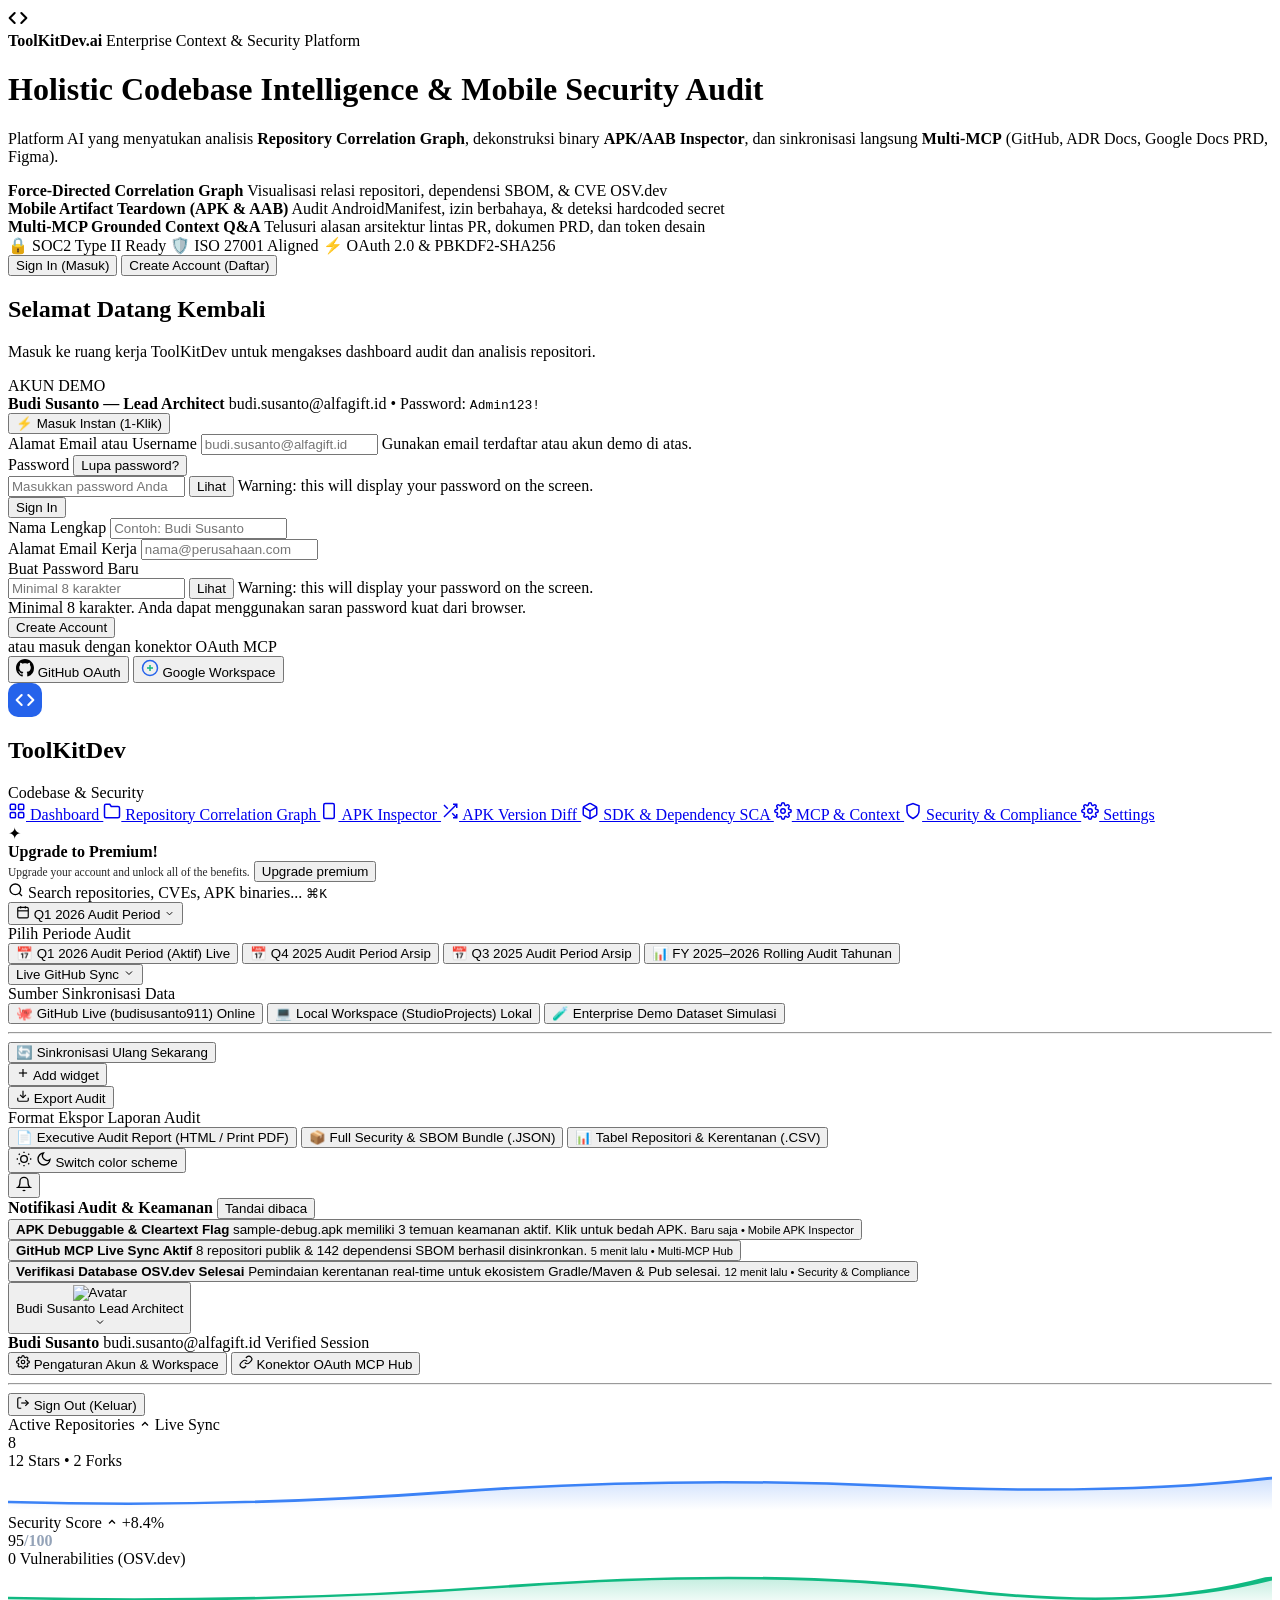
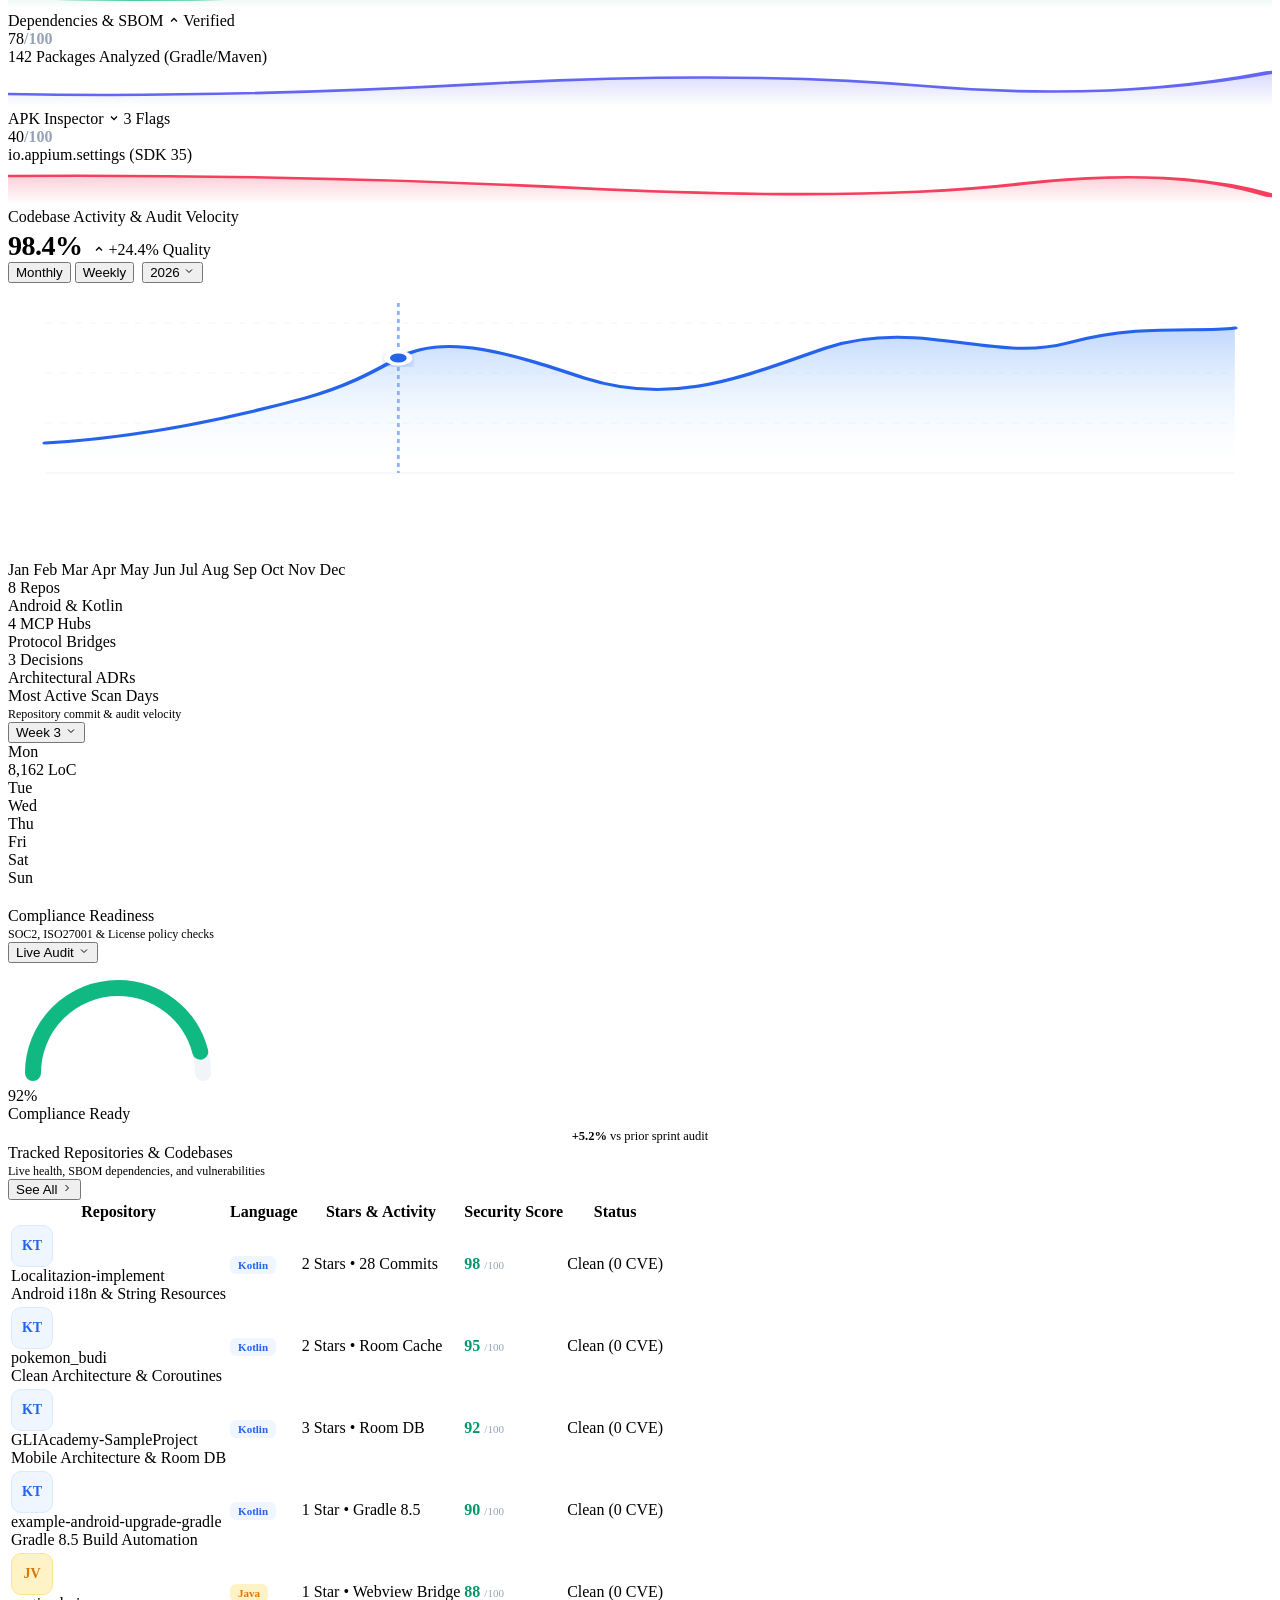
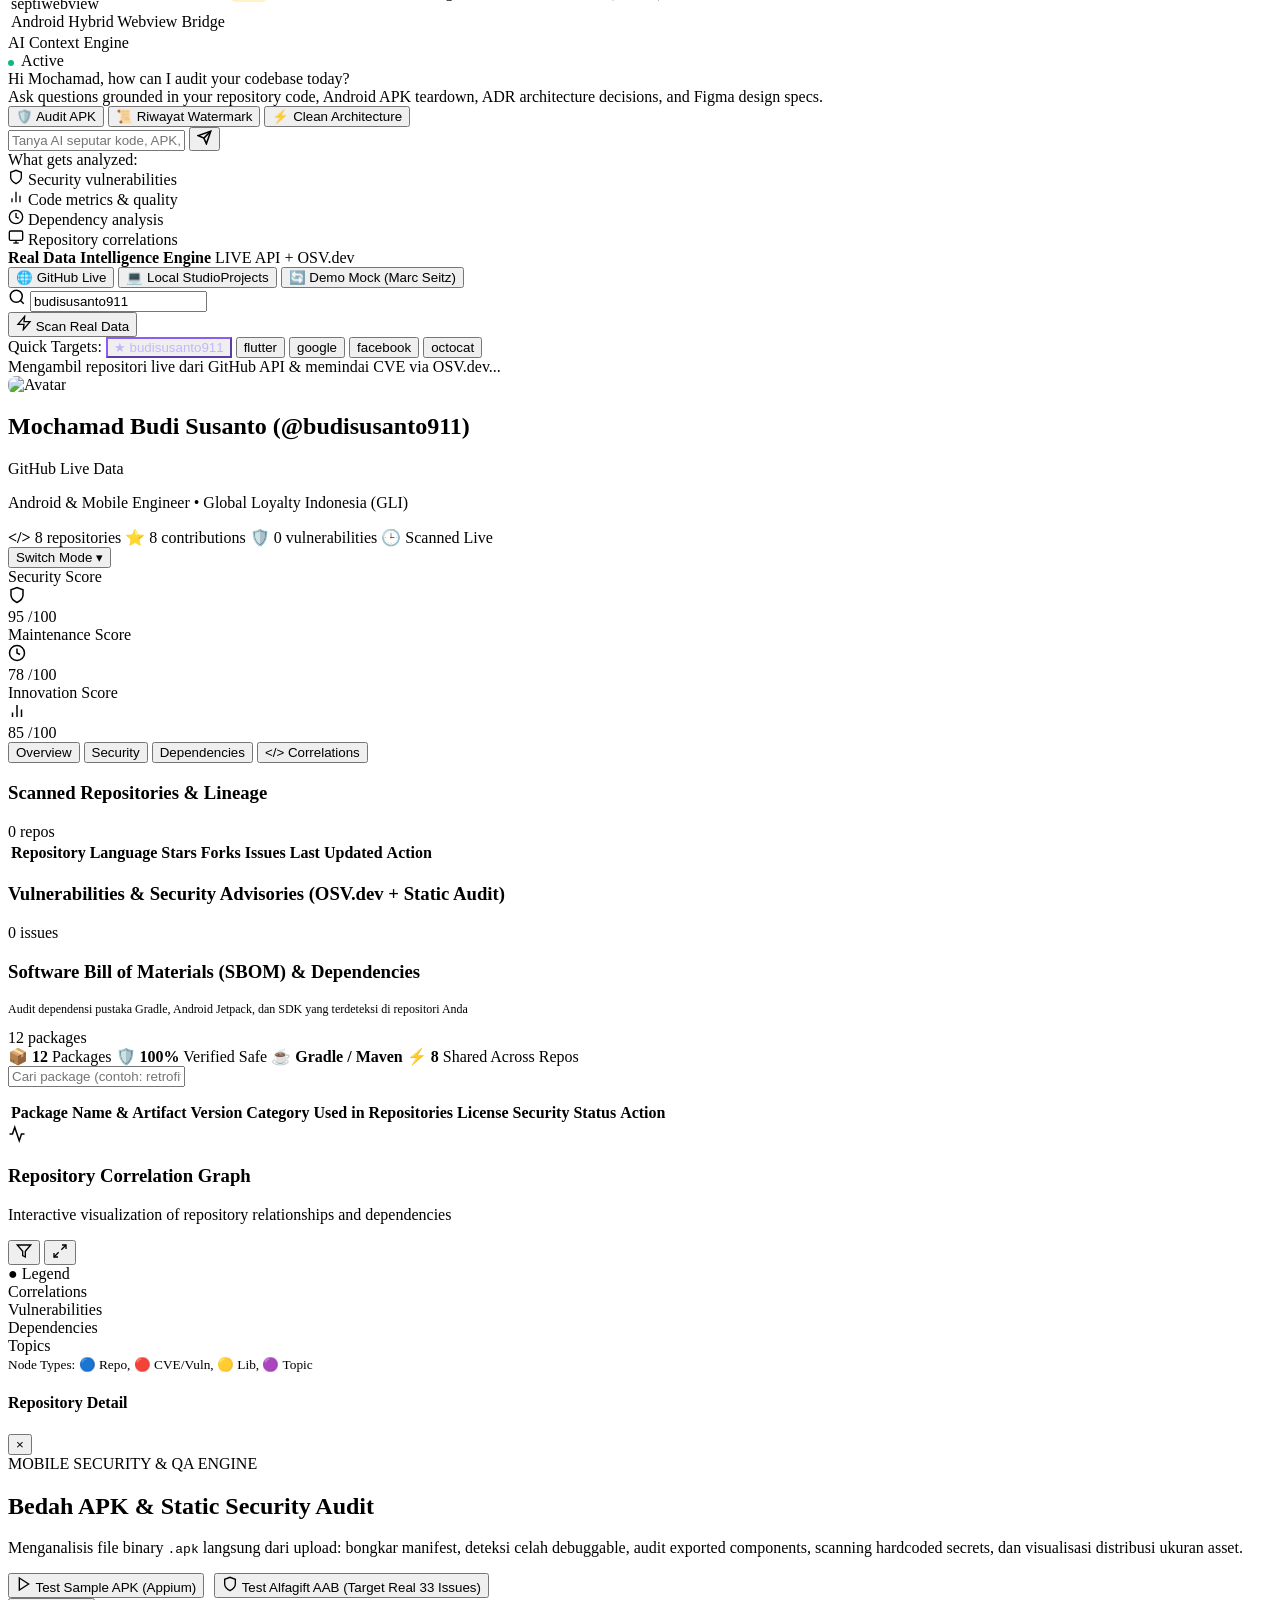
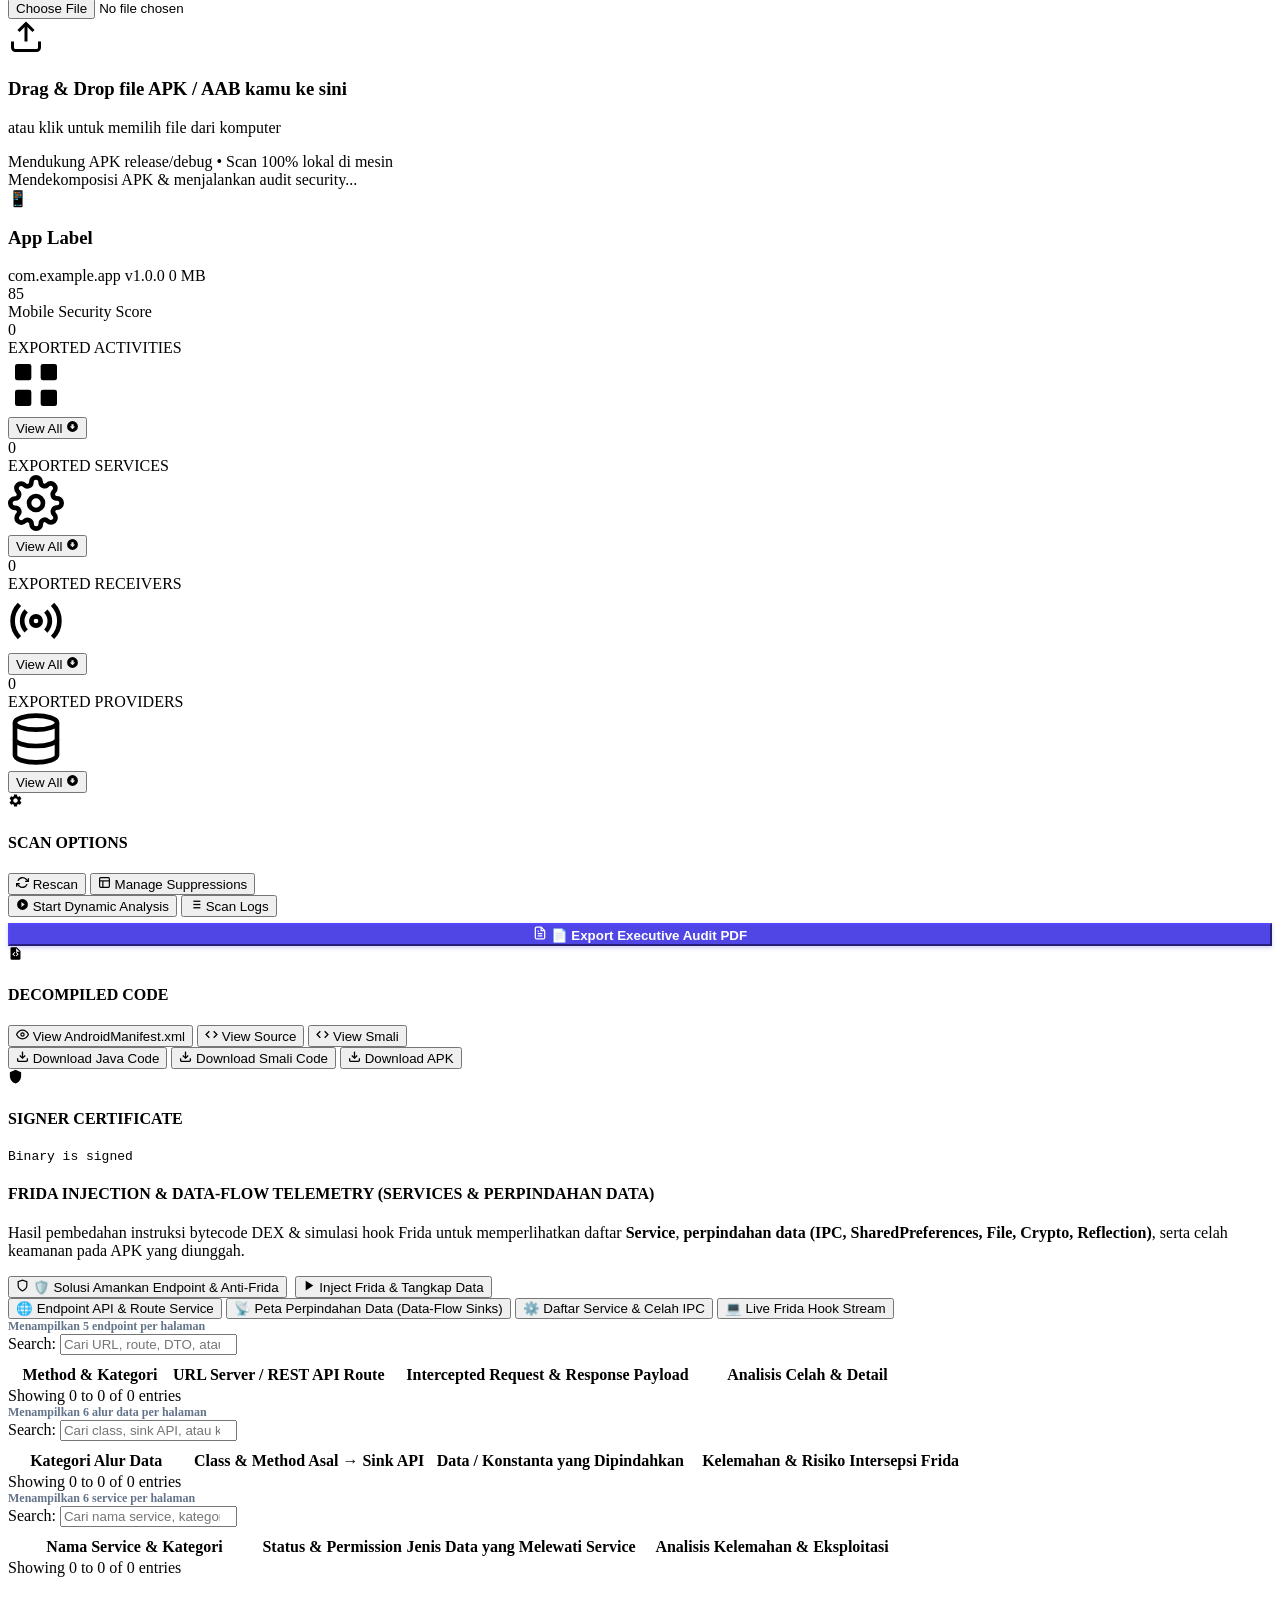
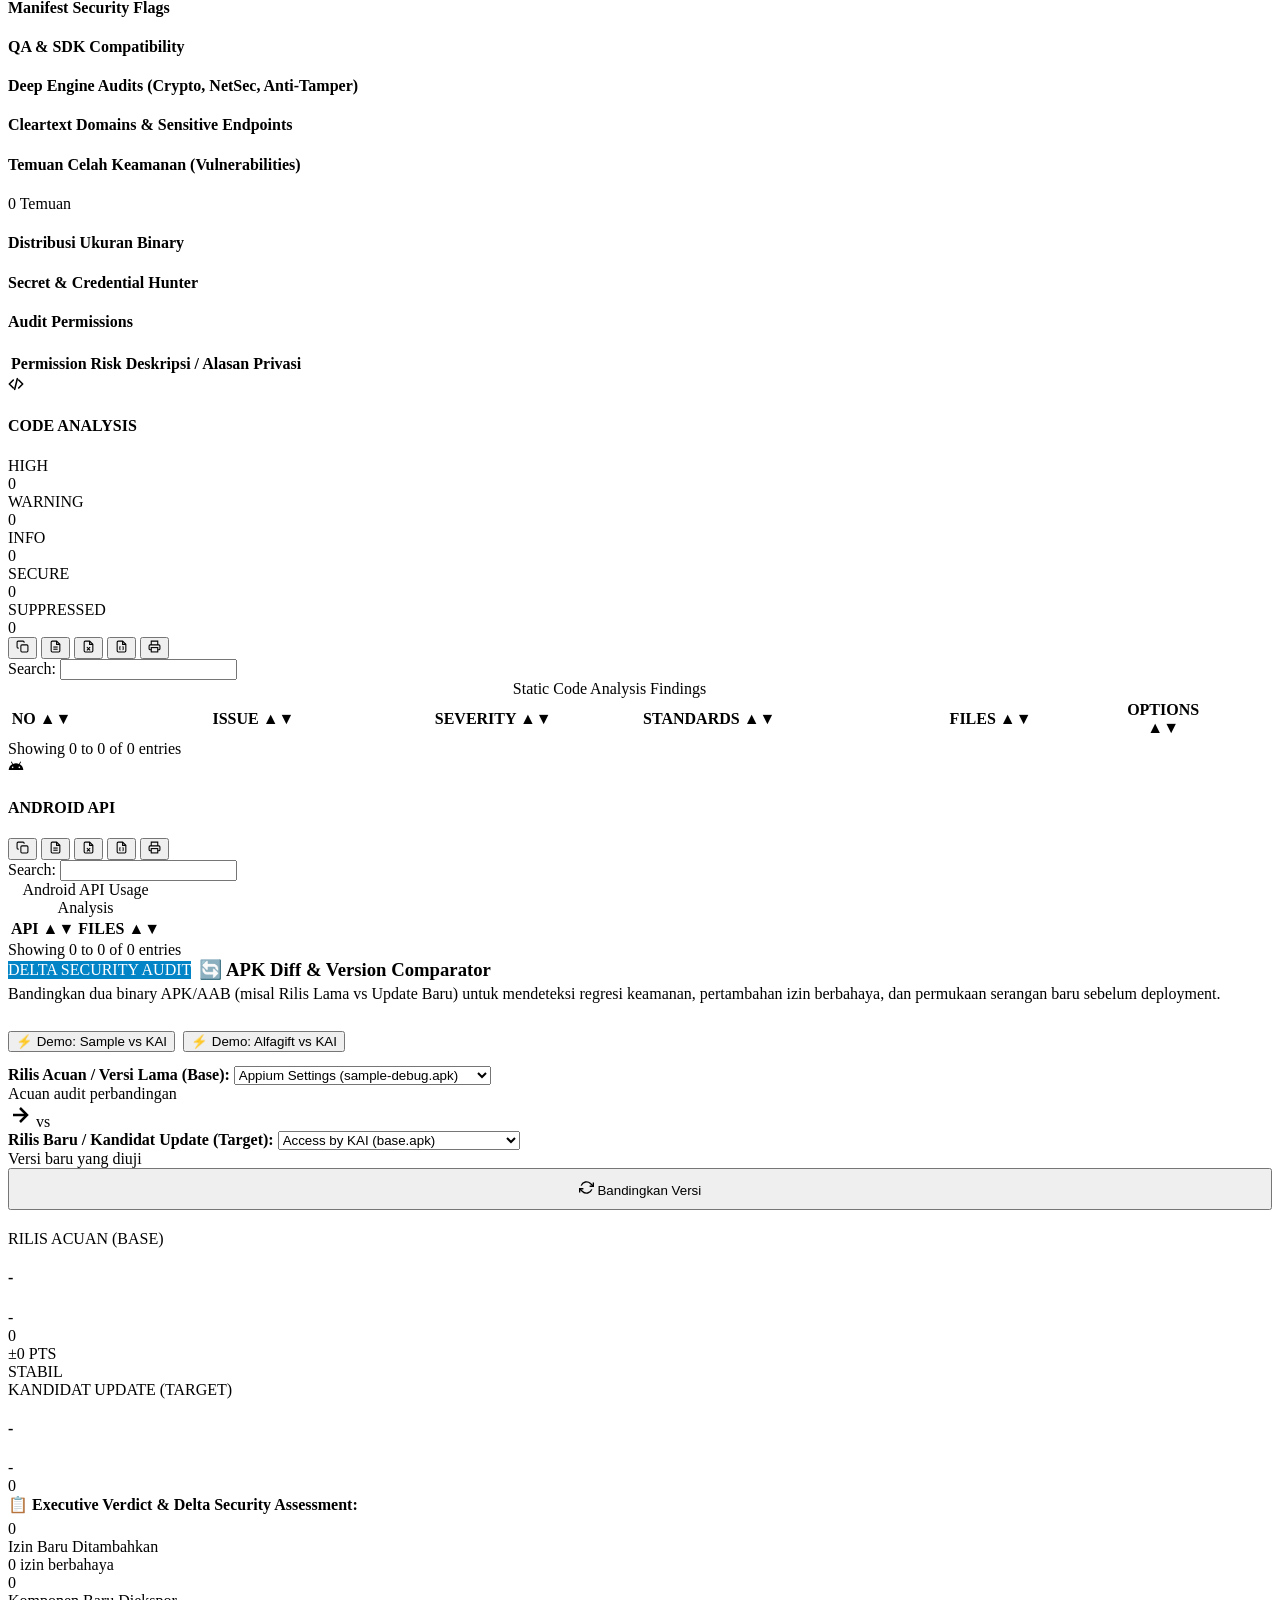
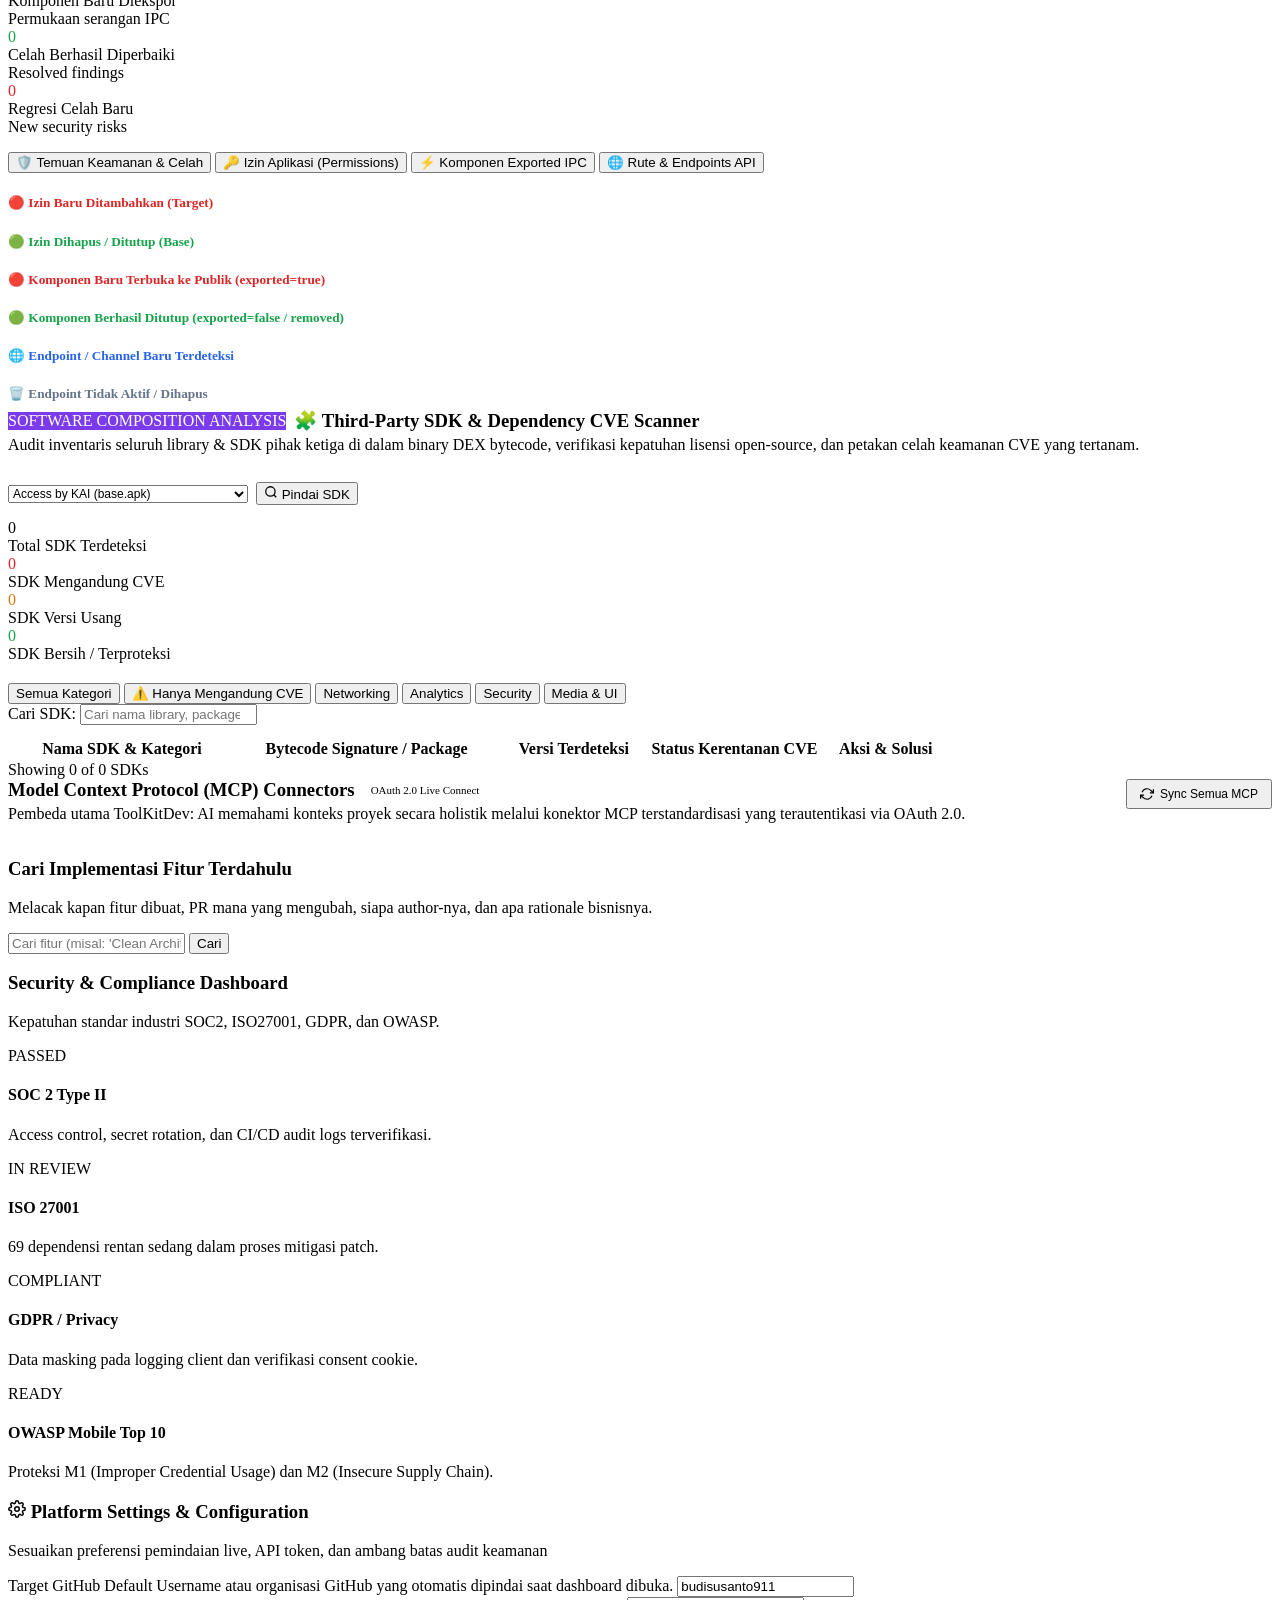
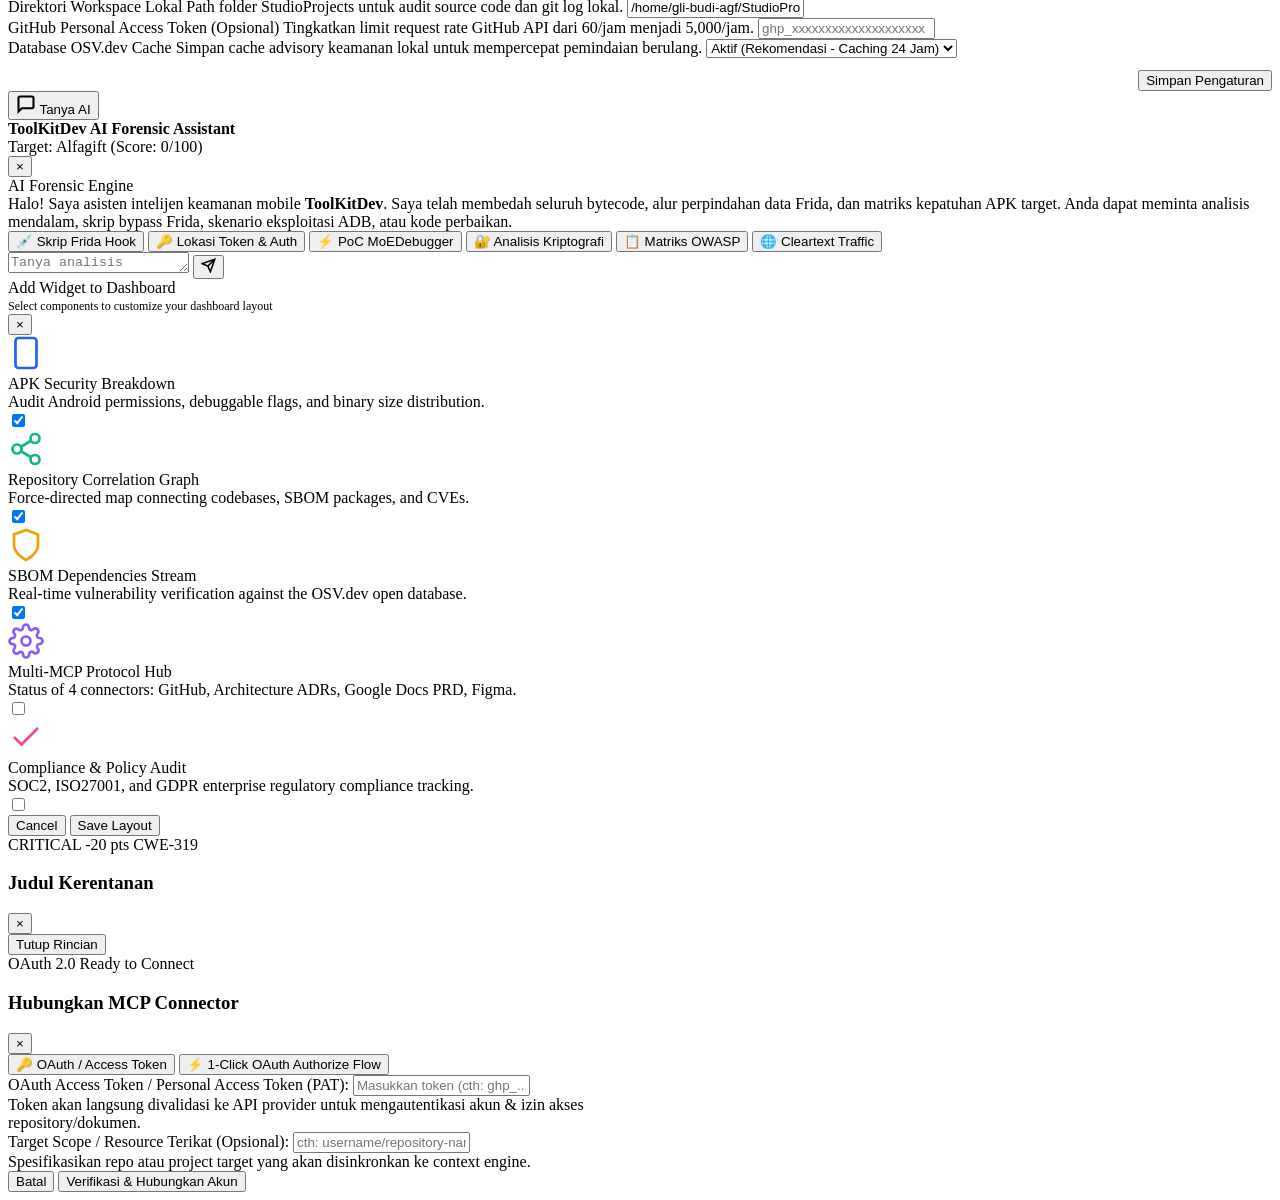
==== commit ea02f65c: "feat(phase2): implement APK Diff Comparator and Third-Party SDK CVE Scanner (SCA)" ====
--- a/public/index.html
+++ b/public/index.html
@@ -10,7 +10,7 @@
     } catch (_) {}
   </script>
   <title>ToolKitDev.ai — AI-Powered Context & Security Analysis</title>
-  <link rel="stylesheet" href="/style.css?v=5.4">
+  <link rel="stylesheet" href="/style.css?v=5.5">
   <link rel="preconnect" href="https://fonts.googleapis.com">
   <link rel="preconnect" href="https://fonts.gstatic.com" crossorigin>
   <link href="https://fonts.googleapis.com/css2?family=Inter:wght@300;400;500;600;700;800&family=JetBrains+Mono:wght@400;500;600&display=swap" rel="stylesheet">
@@ -269,6 +269,14 @@
         <a href="#" class="nav-item" data-tab="apk-inspector">
           <svg width="18" height="18" viewBox="0 0 24 24" fill="none" stroke="currentColor" stroke-width="2"><rect x="5" y="2" width="14" height="20" rx="2" ry="2"></rect><line x1="12" y1="18" x2="12.01" y2="18"></line></svg>
           APK Inspector
+        </a>
+        <a href="#" class="nav-item" data-tab="apk-diff">
+          <svg width="18" height="18" viewBox="0 0 24 24" fill="none" stroke="currentColor" stroke-width="2"><polyline points="16 3 21 3 21 8"></polyline><line x1="4" y1="20" x2="21" y2="3"></line><polyline points="21 16 21 21 16 21"></polyline><line x1="15" y1="15" x2="21" y2="21"></line><line x1="4" y1="4" x2="9" y2="9"></line></svg>
+          APK Version Diff
+        </a>
+        <a href="#" class="nav-item" data-tab="sca-scanner">
+          <svg width="18" height="18" viewBox="0 0 24 24" fill="none" stroke="currentColor" stroke-width="2"><path d="M21 16V8a2 2 0 0 0-1-1.73l-7-4a2 2 0 0 0-2 0l-7 4A2 2 0 0 0 3 8v8a2 2 0 0 0 1 1.73l7 4a2 2 0 0 0 2 0l7-4A2 2 0 0 0 21 16z"></path><polyline points="3.27 6.96 12 12.01 20.73 6.96"></polyline><line x1="12" y1="22.08" x2="12" y2="12"></line></svg>
+          SDK &amp; Dependency SCA
         </a>
         <a href="#" class="nav-item" data-tab="mcp-hub">
           <svg width="18" height="18" viewBox="0 0 24 24" fill="none" stroke="currentColor" stroke-width="2"><circle cx="12" cy="12" r="3"></circle><path d="M19.4 15a1.65 1.65 0 0 0 .33 1.82l.06.06a2 2 0 0 1 0 2.83 2 2 0 0 1-2.83 0l-.06-.06a1.65 1.65 0 0 0-1.82-.33 1.65 1.65 0 0 0-1 1.51V21a2 2 0 0 1-2 2 2 2 0 0 1-2-2v-.09A1.65 1.65 0 0 0 9 19.4a1.65 1.65 0 0 0-1.82.33l-.06.06a2 2 0 0 1-2.83 0 2 2 0 0 1 0-2.83l.06-.06a1.65 1.65 0 0 0 .33-1.82 1.65 1.65 0 0 0-1.51-1H3a2 2 0 0 1-2-2 2 2 0 0 1 2-2h.09A1.65 1.65 0 0 0 4.6 9a1.65 1.65 0 0 0-.33-1.82l-.06-.06a2 2 0 0 1 0-2.83 2 2 0 0 1 2.83 0l.06.06a1.65 1.65 0 0 0 1.82.33H9a1.65 1.65 0 0 0 1-1.51V3a2 2 0 0 1 2-2 2 2 0 0 1 2 2v.09a1.65 1.65 0 0 0 1 1.51 1.65 1.65 0 0 0 1.82-.33l.06-.06a2 2 0 0 1 2.83 0 2 2 0 0 1 0 2.83l-.06.06a1.65 1.65 0 0 0-.33 1.82V9a1.65 1.65 0 0 0 1.51 1H21a2 2 0 0 1 2 2 2 2 0 0 1-2 2h-.09a1.65 1.65 0 0 0-1.51 1z"></path></svg>
@@ -1932,6 +1940,269 @@
           </div>
         </section>
 
+        <!-- View: APK Version Diff & Delta Security Audit -->
+        <section id="view-apk-diff" class="tab-view">
+          <div class="card" style="margin-bottom:20px;">
+            <div style="display:flex; justify-content:space-between; align-items:flex-start; margin-bottom:14px; flex-wrap:wrap; gap:12px;">
+              <div>
+                <div style="display:flex; align-items:center; gap:8px;">
+                  <span class="mobsf-dialog-badge" style="background:#0284c7; color:#fff;">DELTA SECURITY AUDIT</span>
+                  <h3 class="card-title" style="margin:0;">🔄 APK Diff &amp; Version Comparator</h3>
+                </div>
+                <p class="section-desc" style="margin-top:4px;">
+                  Bandingkan dua binary APK/AAB (misal Rilis Lama vs Update Baru) untuk mendeteksi regresi keamanan, pertambahan izin berbahaya, dan permukaan serangan baru sebelum deployment.
+                </p>
+              </div>
+              <div style="display:flex; gap:8px; flex-wrap:wrap;">
+                <button type="button" class="btn btn-secondary" id="btnDiffDemo1">⚡ Demo: Sample vs KAI</button>
+                <button type="button" class="btn btn-secondary" id="btnDiffDemo2">⚡ Demo: Alfagift vs KAI</button>
+              </div>
+            </div>
+
+            <!-- Selector Row -->
+            <div class="diff-selector-row">
+              <div class="diff-select-box">
+                <label for="diffBaseSelect"><strong>Rilis Acuan / Versi Lama (Base):</strong></label>
+                <select id="diffBaseSelect" class="mcp-form-input diff-select">
+                  <option value="samples/sample-debug.apk">Appium Settings (sample-debug.apk)</option>
+                  <option value="alfagift_analysis.json">Alfagift v4.44.9 (Pre-analyzed Baseline)</option>
+                  <option value="uploads/base.apk">Access by KAI (base.apk)</option>
+                </select>
+                <div class="diff-file-tag" id="diffBaseMetaTag">Acuan audit perbandingan</div>
+              </div>
+
+              <div class="diff-arrow-indicator">
+                <svg width="24" height="24" viewBox="0 0 24 24" fill="none" stroke="currentColor" stroke-width="2.5"><line x1="5" y1="12" x2="19" y2="12"></line><polyline points="12 5 19 12 12 19"></polyline></svg>
+                <span>vs</span>
+              </div>
+
+              <div class="diff-select-box">
+                <label for="diffTargetSelect"><strong>Rilis Baru / Kandidat Update (Target):</strong></label>
+                <select id="diffTargetSelect" class="mcp-form-input diff-select">
+                  <option value="uploads/base.apk" selected>Access by KAI (base.apk)</option>
+                  <option value="alfagift_analysis.json">Alfagift v4.44.9 (Pre-analyzed)</option>
+                  <option value="samples/sample-debug.apk">Appium Settings (sample-debug.apk)</option>
+                </select>
+                <div class="diff-file-tag" id="diffTargetMetaTag">Versi baru yang diuji</div>
+              </div>
+
+              <div class="diff-action-box">
+                <button type="button" class="btn btn-primary" id="btnRunDiffAudit" style="height:42px; width:100%; justify-content:center; gap:8px;">
+                  <svg width="15" height="15" viewBox="0 0 24 24" fill="none" stroke="currentColor" stroke-width="2.2"><polyline points="23 4 23 10 17 10"></polyline><polyline points="1 20 1 14 7 14"></polyline><path d="M3.51 9a9 9 0 0 1 14.85-3.36L23 10M1 14l4.64 4.36A9 9 0 0 0 20.49 15"></path></svg>
+                  <span>Bandingkan Versi</span>
+                </button>
+              </div>
+            </div>
+          </div>
+
+          <!-- Diff Results Area -->
+          <div id="diffResultsArea" class="hidden">
+            <!-- Hero Delta Banner -->
+            <div class="diff-hero-banner" id="diffHeroBanner">
+              <div class="diff-hero-col">
+                <span class="diff-col-sub">RILIS ACUAN (BASE)</span>
+                <h4 id="diffBaseAppName" class="diff-hero-name">-</h4>
+                <div class="diff-hero-meta" id="diffBaseAppMeta">-</div>
+                <div class="diff-hero-score" id="diffBaseScore">0</div>
+              </div>
+
+              <div class="diff-delta-badge-col">
+                <div class="diff-delta-pill" id="diffDeltaPill">±0 PTS</div>
+                <div class="diff-delta-label" id="diffDeltaLabel">STABIL</div>
+              </div>
+
+              <div class="diff-hero-col">
+                <span class="diff-col-sub">KANDIDAT UPDATE (TARGET)</span>
+                <h4 id="diffTargetAppName" class="diff-hero-name">-</h4>
+                <div class="diff-hero-meta" id="diffTargetAppMeta">-</div>
+                <div class="diff-hero-score" id="diffTargetScore">0</div>
+              </div>
+            </div>
+
+            <!-- Narrative Assessment -->
+            <div class="diff-narrative-card" id="diffNarrativeCard">
+              <strong>📋 Executive Verdict &amp; Delta Security Assessment:</strong>
+              <div id="diffNarrativeText" style="margin-top:6px; line-height:1.5;"></div>
+            </div>
+
+            <!-- Metric Summary Counters -->
+            <div class="diff-kpi-grid">
+              <div class="diff-kpi-box" id="diffKpiPerms">
+                <div class="diff-kpi-num" id="diffNumPerms">0</div>
+                <div class="diff-kpi-lbl">Izin Baru Ditambahkan</div>
+                <div class="diff-kpi-sub" id="diffSubPerms">0 izin berbahaya</div>
+              </div>
+              <div class="diff-kpi-box" id="diffKpiComps">
+                <div class="diff-kpi-num" id="diffNumComps">0</div>
+                <div class="diff-kpi-lbl">Komponen Baru Diekspor</div>
+                <div class="diff-kpi-sub" id="diffSubComps">Permukaan serangan IPC</div>
+              </div>
+              <div class="diff-kpi-box" id="diffKpiResolved">
+                <div class="diff-kpi-num" style="color:#16a34a;" id="diffNumResolved">0</div>
+                <div class="diff-kpi-lbl">Celah Berhasil Diperbaiki</div>
+                <div class="diff-kpi-sub">Resolved findings</div>
+              </div>
+              <div class="diff-kpi-box" id="diffKpiRegressed">
+                <div class="diff-kpi-num" style="color:#dc2626;" id="diffNumRegressed">0</div>
+                <div class="diff-kpi-lbl">Regresi Celah Baru</div>
+                <div class="diff-kpi-sub">New security risks</div>
+              </div>
+            </div>
+
+            <!-- Detailed Tabs -->
+            <div class="frida-tabs-bar" style="margin-top:16px;">
+              <button type="button" class="frida-tab-btn active" data-diff-tab="findings">
+                🛡️ Temuan Keamanan &amp; Celah
+              </button>
+              <button type="button" class="frida-tab-btn" data-diff-tab="permissions">
+                🔑 Izin Aplikasi (Permissions)
+              </button>
+              <button type="button" class="frida-tab-btn" data-diff-tab="components">
+                ⚡ Komponen Exported IPC
+              </button>
+              <button type="button" class="frida-tab-btn" data-diff-tab="endpoints">
+                🌐 Rute &amp; Endpoints API
+              </button>
+            </div>
+
+            <div class="card" style="margin-top:0; border-top-left-radius:0; border-top-right-radius:0;">
+              <!-- Tab 1: Findings Delta -->
+              <div class="diff-tab-panel" id="diffTabFindings">
+                <div id="diffFindingsList"></div>
+              </div>
+
+              <!-- Tab 2: Permissions Delta -->
+              <div class="diff-tab-panel hidden" id="diffTabPermissions">
+                <div class="diff-2col-layout">
+                  <div>
+                    <h5 style="color:#dc2626; margin-bottom:8px;">🔴 Izin Baru Ditambahkan (Target)</h5>
+                    <div id="diffAddedPermsList" class="diff-list-box"></div>
+                  </div>
+                  <div>
+                    <h5 style="color:#16a34a; margin-bottom:8px;">🟢 Izin Dihapus / Ditutup (Base)</h5>
+                    <div id="diffRemovedPermsList" class="diff-list-box"></div>
+                  </div>
+                </div>
+              </div>
+
+              <!-- Tab 3: Components Delta -->
+              <div class="diff-tab-panel hidden" id="diffTabComponents">
+                <div class="diff-2col-layout">
+                  <div>
+                    <h5 style="color:#dc2626; margin-bottom:8px;">🔴 Komponen Baru Terbuka ke Publik (exported=true)</h5>
+                    <div id="diffAddedCompsList" class="diff-list-box"></div>
+                  </div>
+                  <div>
+                    <h5 style="color:#16a34a; margin-bottom:8px;">🟢 Komponen Berhasil Ditutup (exported=false / removed)</h5>
+                    <div id="diffSecuredCompsList" class="diff-list-box"></div>
+                  </div>
+                </div>
+              </div>
+
+              <!-- Tab 4: Endpoints Delta -->
+              <div class="diff-tab-panel hidden" id="diffTabEndpoints">
+                <div class="diff-2col-layout">
+                  <div>
+                    <h5 style="color:#2563eb; margin-bottom:8px;">🌐 Endpoint / Channel Baru Terdeteksi</h5>
+                    <div id="diffAddedEndpointsList" class="diff-list-box"></div>
+                  </div>
+                  <div>
+                    <h5 style="color:#64748b; margin-bottom:8px;">🗑️ Endpoint Tidak Aktif / Dihapus</h5>
+                    <div id="diffRemovedEndpointsList" class="diff-list-box"></div>
+                  </div>
+                </div>
+              </div>
+            </div>
+          </div>
+        </section>
+
+        <!-- View: Third-Party SDK & Dependency CVE Scanner (SCA) -->
+        <section id="view-sca-scanner" class="tab-view">
+          <div class="card" style="margin-bottom:20px;">
+            <div style="display:flex; justify-content:space-between; align-items:flex-start; margin-bottom:14px; flex-wrap:wrap; gap:12px;">
+              <div>
+                <div style="display:flex; align-items:center; gap:8px;">
+                  <span class="mobsf-dialog-badge" style="background:#7c3aed; color:#fff;">SOFTWARE COMPOSITION ANALYSIS</span>
+                  <h3 class="card-title" style="margin:0;">🧩 Third-Party SDK &amp; Dependency CVE Scanner</h3>
+                </div>
+                <p class="section-desc" style="margin-top:4px;">
+                  Audit inventaris seluruh library &amp; SDK pihak ketiga di dalam binary DEX bytecode, verifikasi kepatuhan lisensi open-source, dan petakan celah keamanan CVE yang tertanam.
+                </p>
+              </div>
+              <div style="display:flex; gap:8px; align-items:center;">
+                <select id="scaTargetFileSelect" class="mcp-form-input" style="width:240px; font-size:12px;">
+                  <option value="uploads/base.apk">Access by KAI (base.apk)</option>
+                  <option value="alfagift_analysis.json">Alfagift v4.44.9 (Baseline)</option>
+                  <option value="samples/sample-debug.apk">Appium Settings (sample-debug.apk)</option>
+                </select>
+                <button type="button" class="btn btn-primary" id="btnRunScaScan">
+                  <svg width="14" height="14" viewBox="0 0 24 24" fill="none" stroke="currentColor" stroke-width="2.2"><circle cx="11" cy="11" r="8"></circle><line x1="21" y1="21" x2="16.65" y2="16.65"></line></svg>
+                  <span>Pindai SDK</span>
+                </button>
+              </div>
+            </div>
+
+            <!-- SCA KPI Summary Strip -->
+            <div class="sca-kpi-grid">
+              <div class="sca-kpi-card sca-kpi-total">
+                <div class="sca-kpi-val" id="scaKpiTotal">0</div>
+                <div class="sca-kpi-lbl">Total SDK Terdeteksi</div>
+              </div>
+              <div class="sca-kpi-card sca-kpi-vuln">
+                <div class="sca-kpi-val" style="color:#dc2626;" id="scaKpiVuln">0</div>
+                <div class="sca-kpi-lbl">SDK Mengandung CVE</div>
+              </div>
+              <div class="sca-kpi-card sca-kpi-outdated">
+                <div class="sca-kpi-val" style="color:#d97706;" id="scaKpiOutdated">0</div>
+                <div class="sca-kpi-lbl">SDK Versi Usang</div>
+              </div>
+              <div class="sca-kpi-card sca-kpi-clean">
+                <div class="sca-kpi-val" style="color:#16a34a;" id="scaKpiClean">0</div>
+                <div class="sca-kpi-lbl">SDK Bersih / Terproteksi</div>
+              </div>
+            </div>
+          </div>
+
+          <!-- SCA Filter & Table Card -->
+          <div class="card">
+            <div class="android-api-controls" style="margin-bottom:12px;">
+              <div class="sca-category-chips" id="scaCategoryChips">
+                <button type="button" class="sca-chip active" data-cat="all">Semua Kategori</button>
+                <button type="button" class="sca-chip" data-cat="vulnerable">⚠️ Hanya Mengandung CVE</button>
+                <button type="button" class="sca-chip" data-cat="Networking &amp; HTTP">Networking</button>
+                <button type="button" class="sca-chip" data-cat="Analytics &amp; Marketing">Analytics</button>
+                <button type="button" class="sca-chip" data-cat="Security &amp; Crypto">Security</button>
+                <button type="button" class="sca-chip" data-cat="Media &amp; UI">Media &amp; UI</button>
+              </div>
+              <div class="android-api-search-wrap">
+                <label for="scaSearchInput" class="android-api-search-label">Cari SDK:</label>
+                <input type="search" id="scaSearchInput" class="android-api-search-input" placeholder="Cari nama library, package, atau CVE ID..." autocomplete="off">
+              </div>
+            </div>
+
+            <div class="android-api-table-wrapper">
+              <table class="android-api-table" id="scaTable">
+                <thead>
+                  <tr>
+                    <th style="width:24%;">Nama SDK &amp; Kategori</th>
+                    <th style="width:28%;">Bytecode Signature / Package</th>
+                    <th style="width:16%;">Versi Terdeteksi</th>
+                    <th style="width:18%;">Status Kerentanan CVE</th>
+                    <th style="width:14%;">Aksi &amp; Solusi</th>
+                  </tr>
+                </thead>
+                <tbody id="scaTableBody">
+                  <!-- Populated dynamically -->
+                </tbody>
+              </table>
+            </div>
+
+            <div class="android-api-footer">
+              <div class="android-api-table-info" id="scaTableInfo">Showing 0 of 0 SDKs</div>
+            </div>
+          </div>
+        </section>
+
         <!-- View 3: MCP & Context Hub -->
         <section id="view-mcp-hub" class="tab-view">
           <div class="card">
@@ -2384,7 +2655,7 @@
   </dialog>
 
   <div id="topbarToastContainer" class="topbar-toast-container" aria-live="polite"></div>
-  <script src="/app.js?v=5.4"></script>
+  <script src="/app.js?v=5.5"></script>
 </body>
 </html>
 
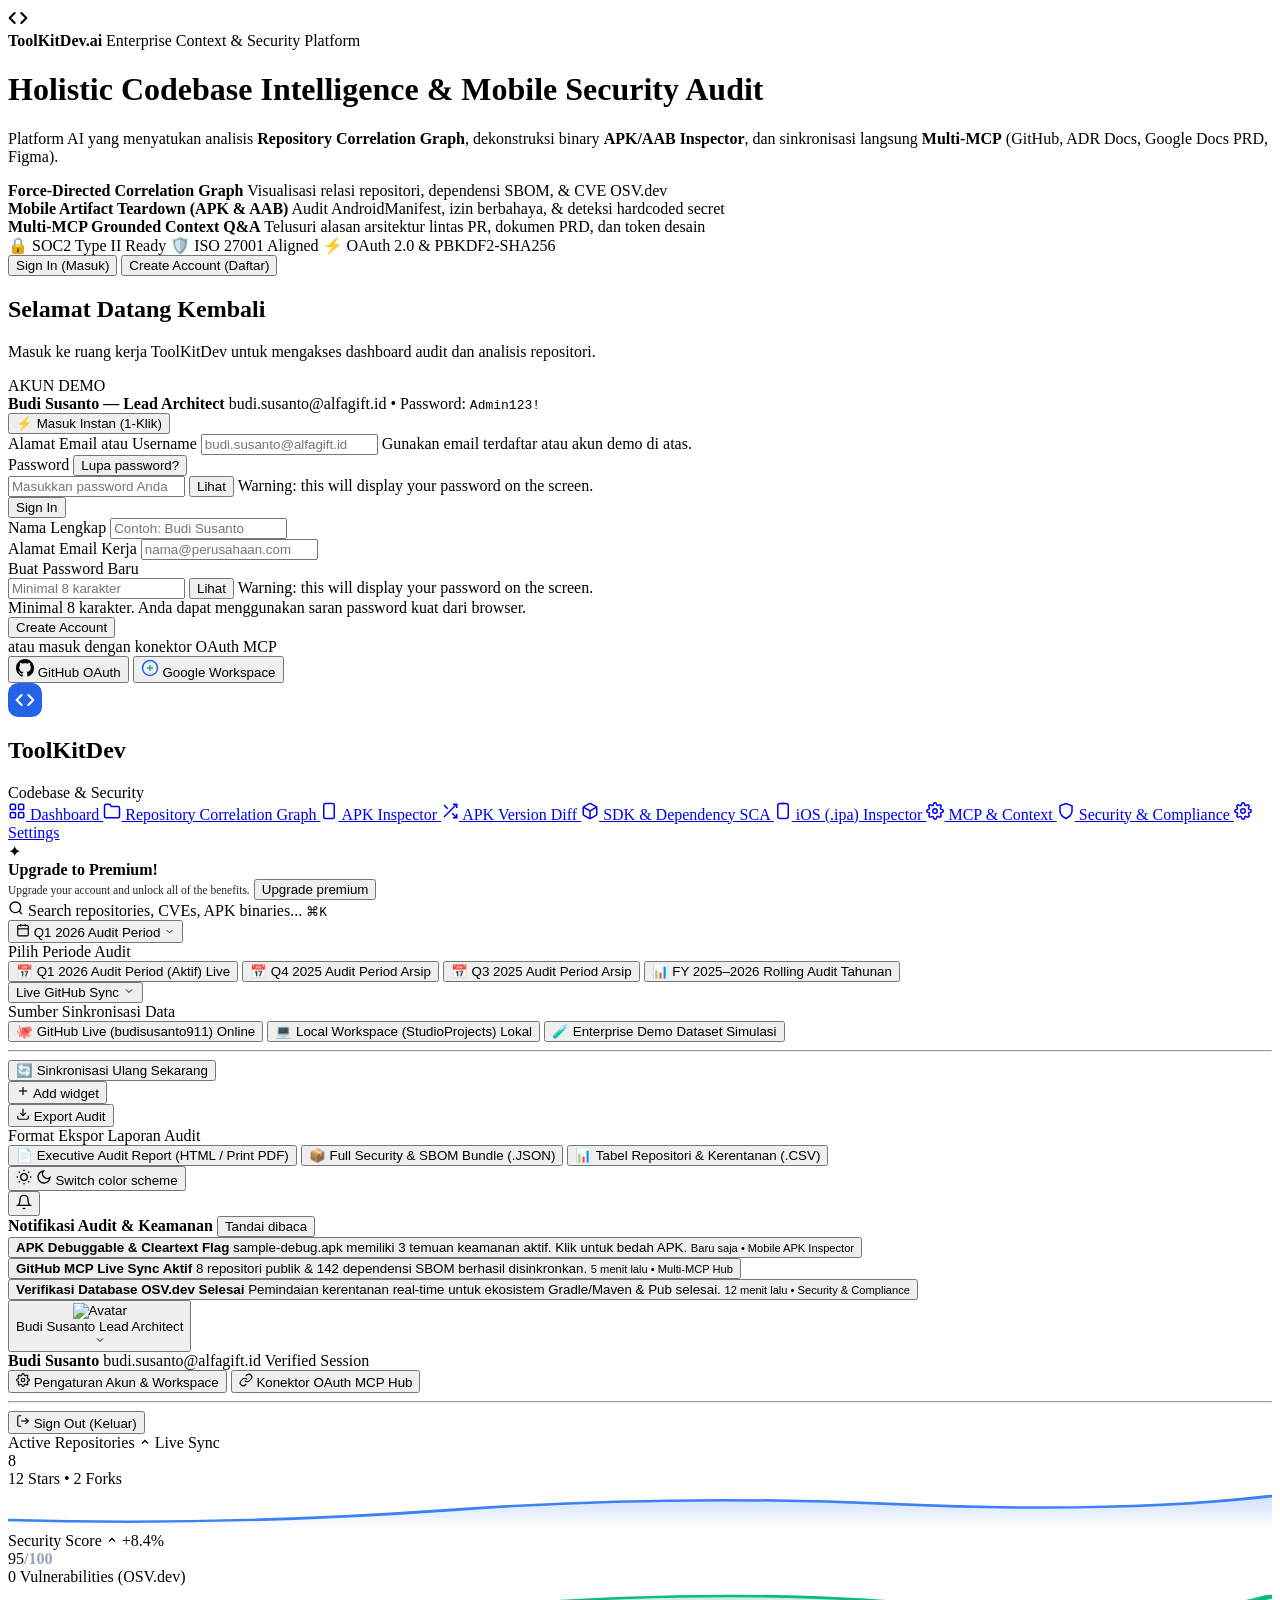
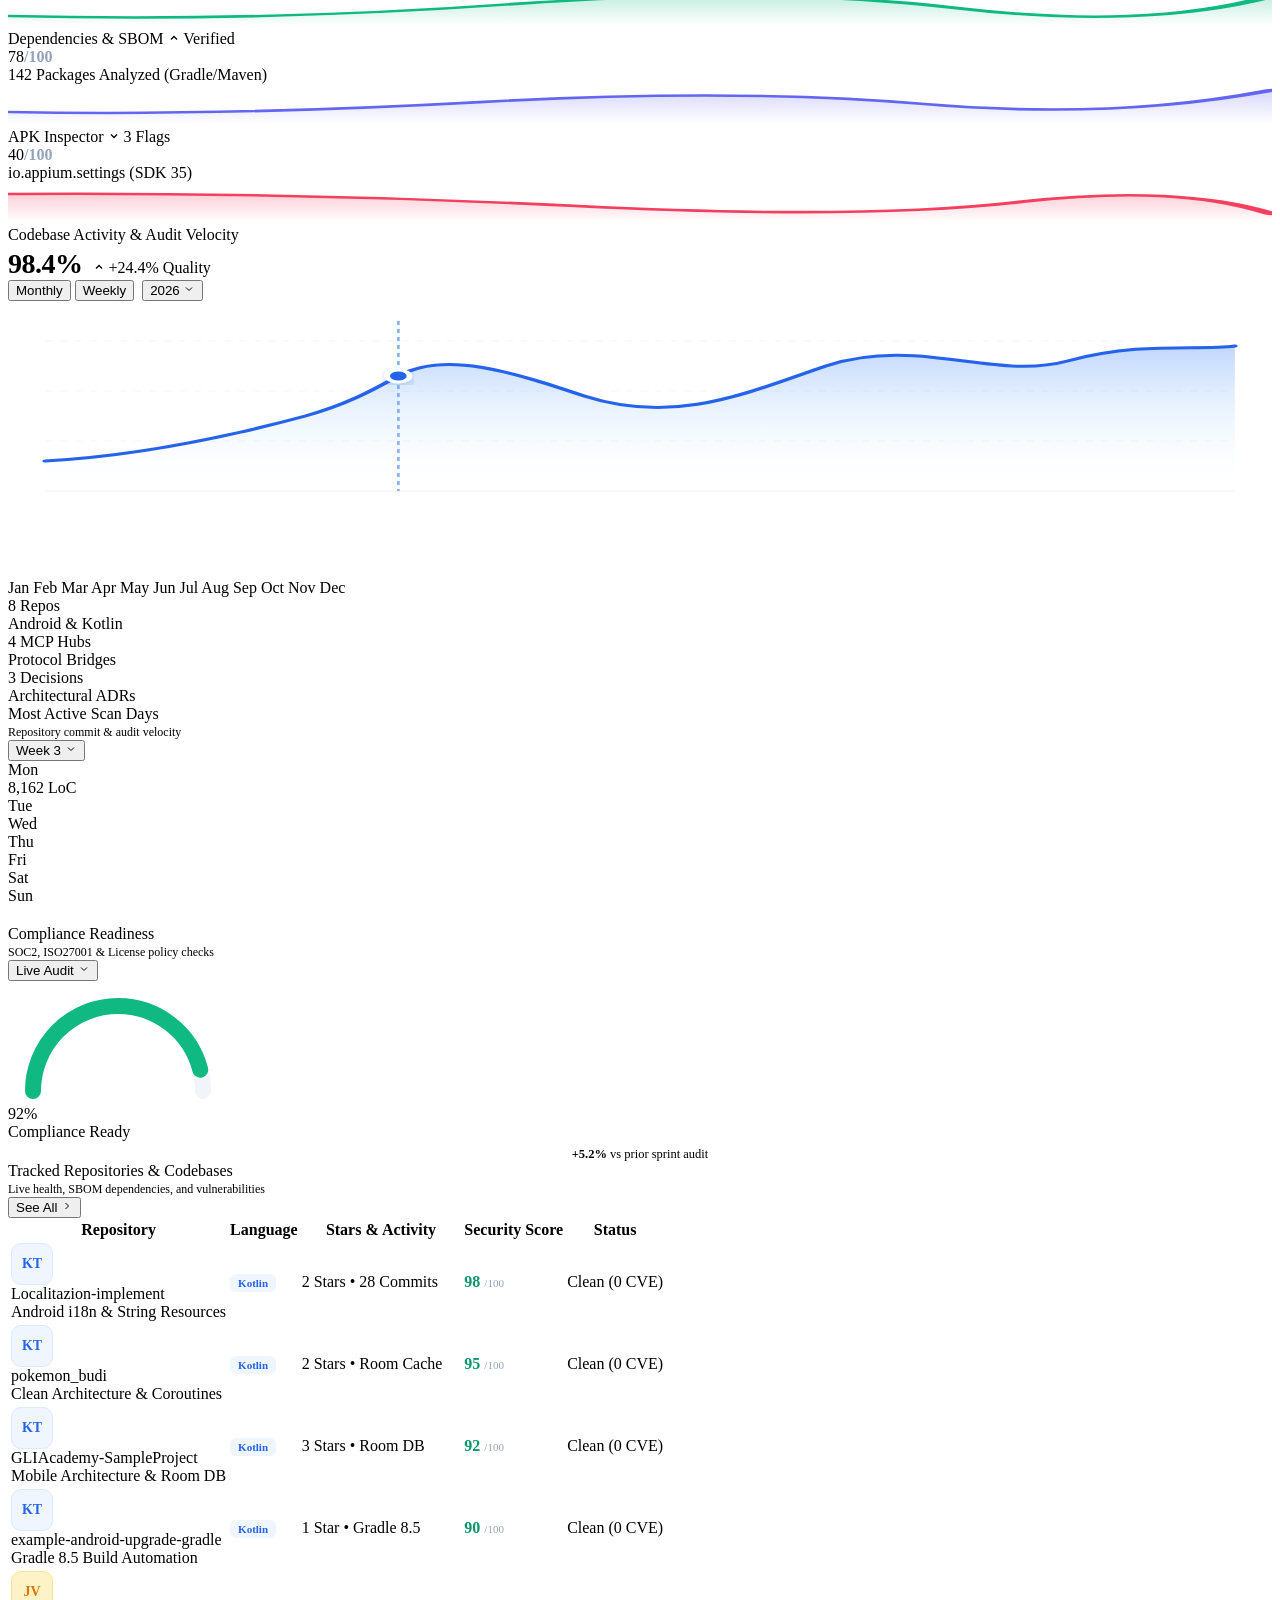
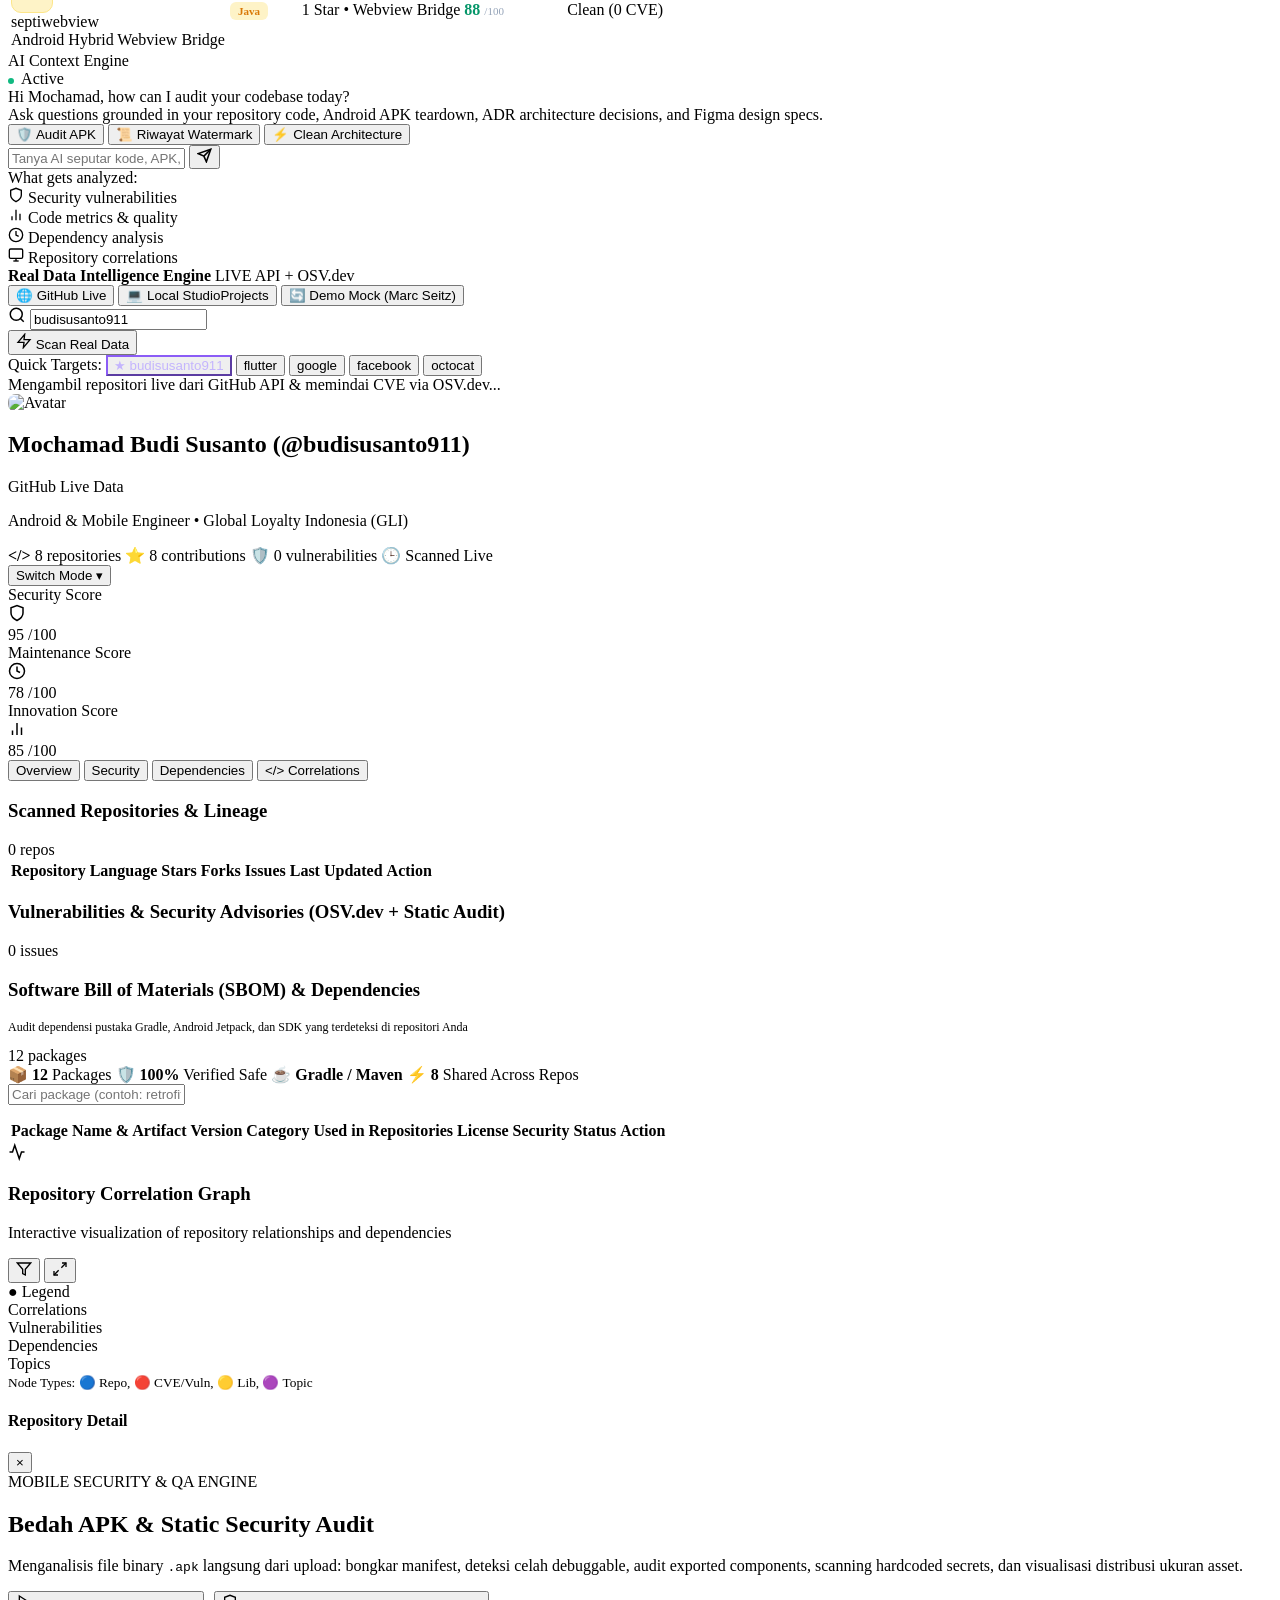
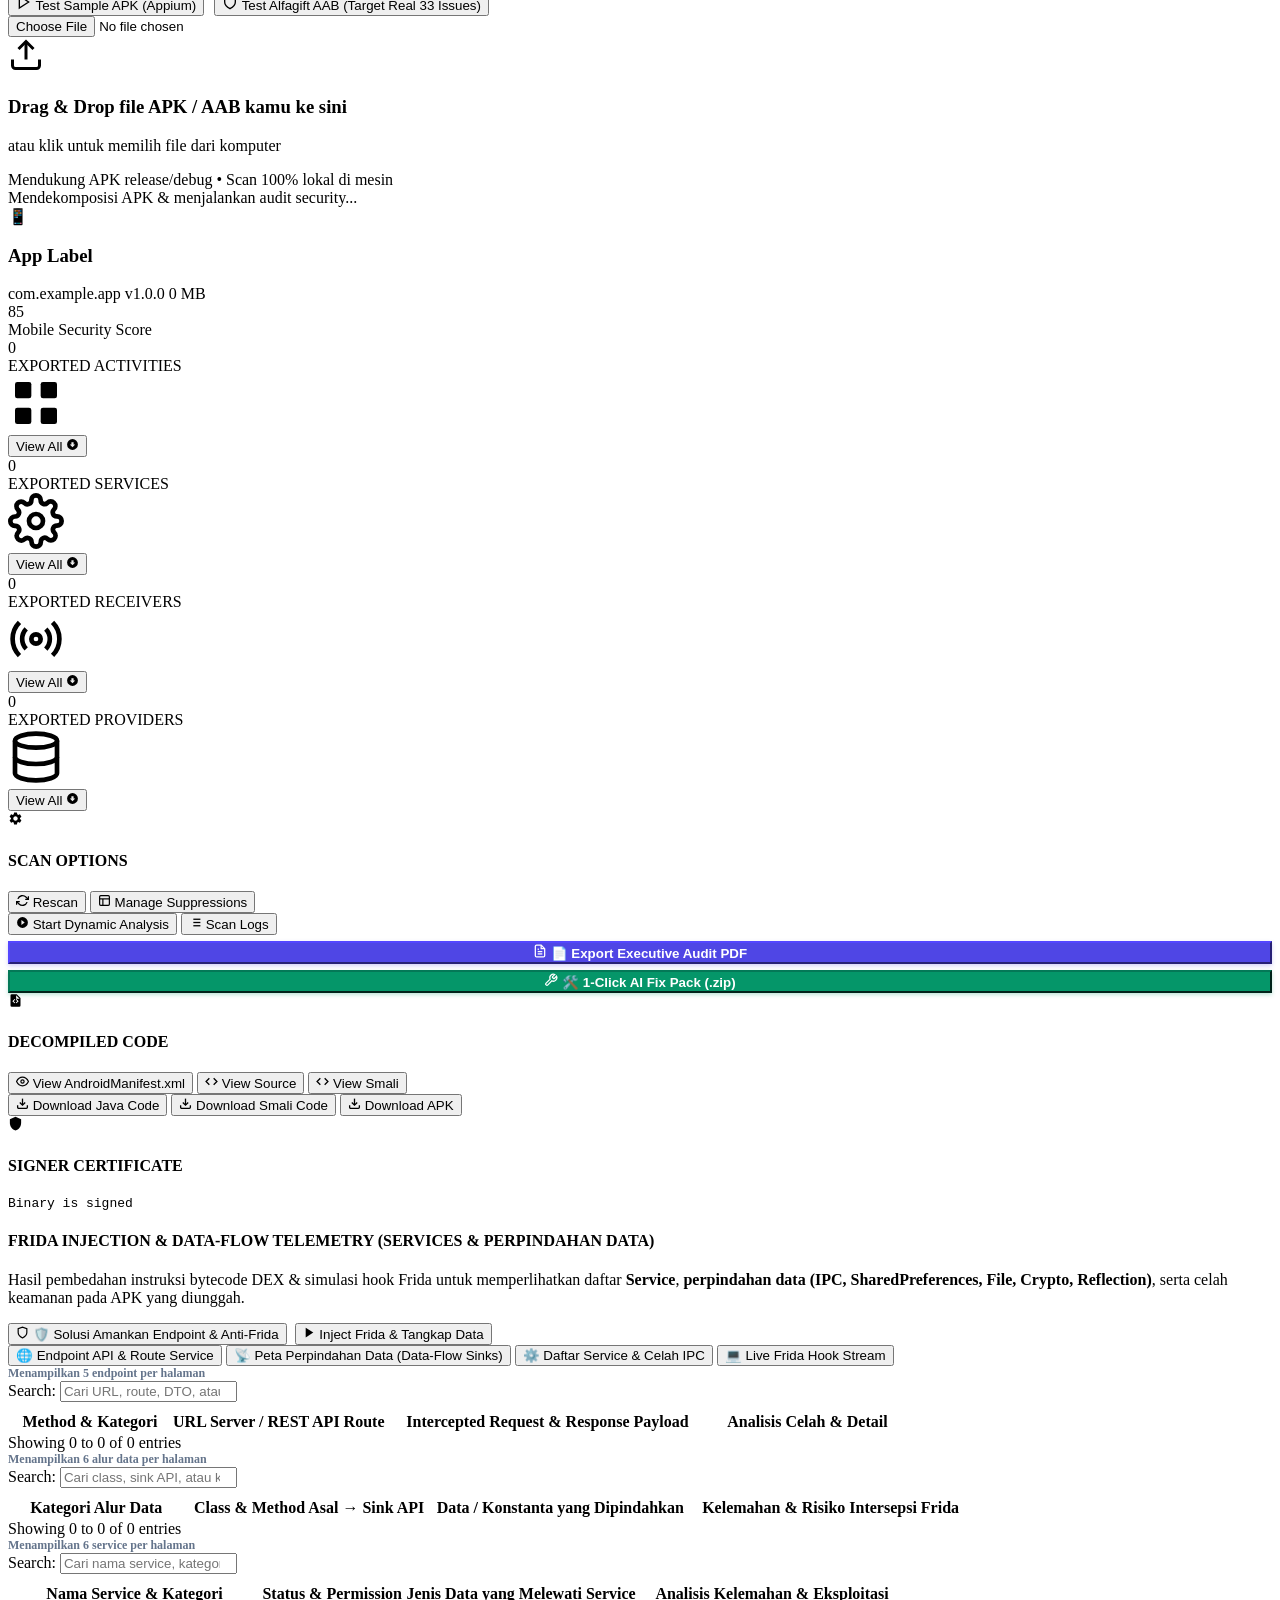
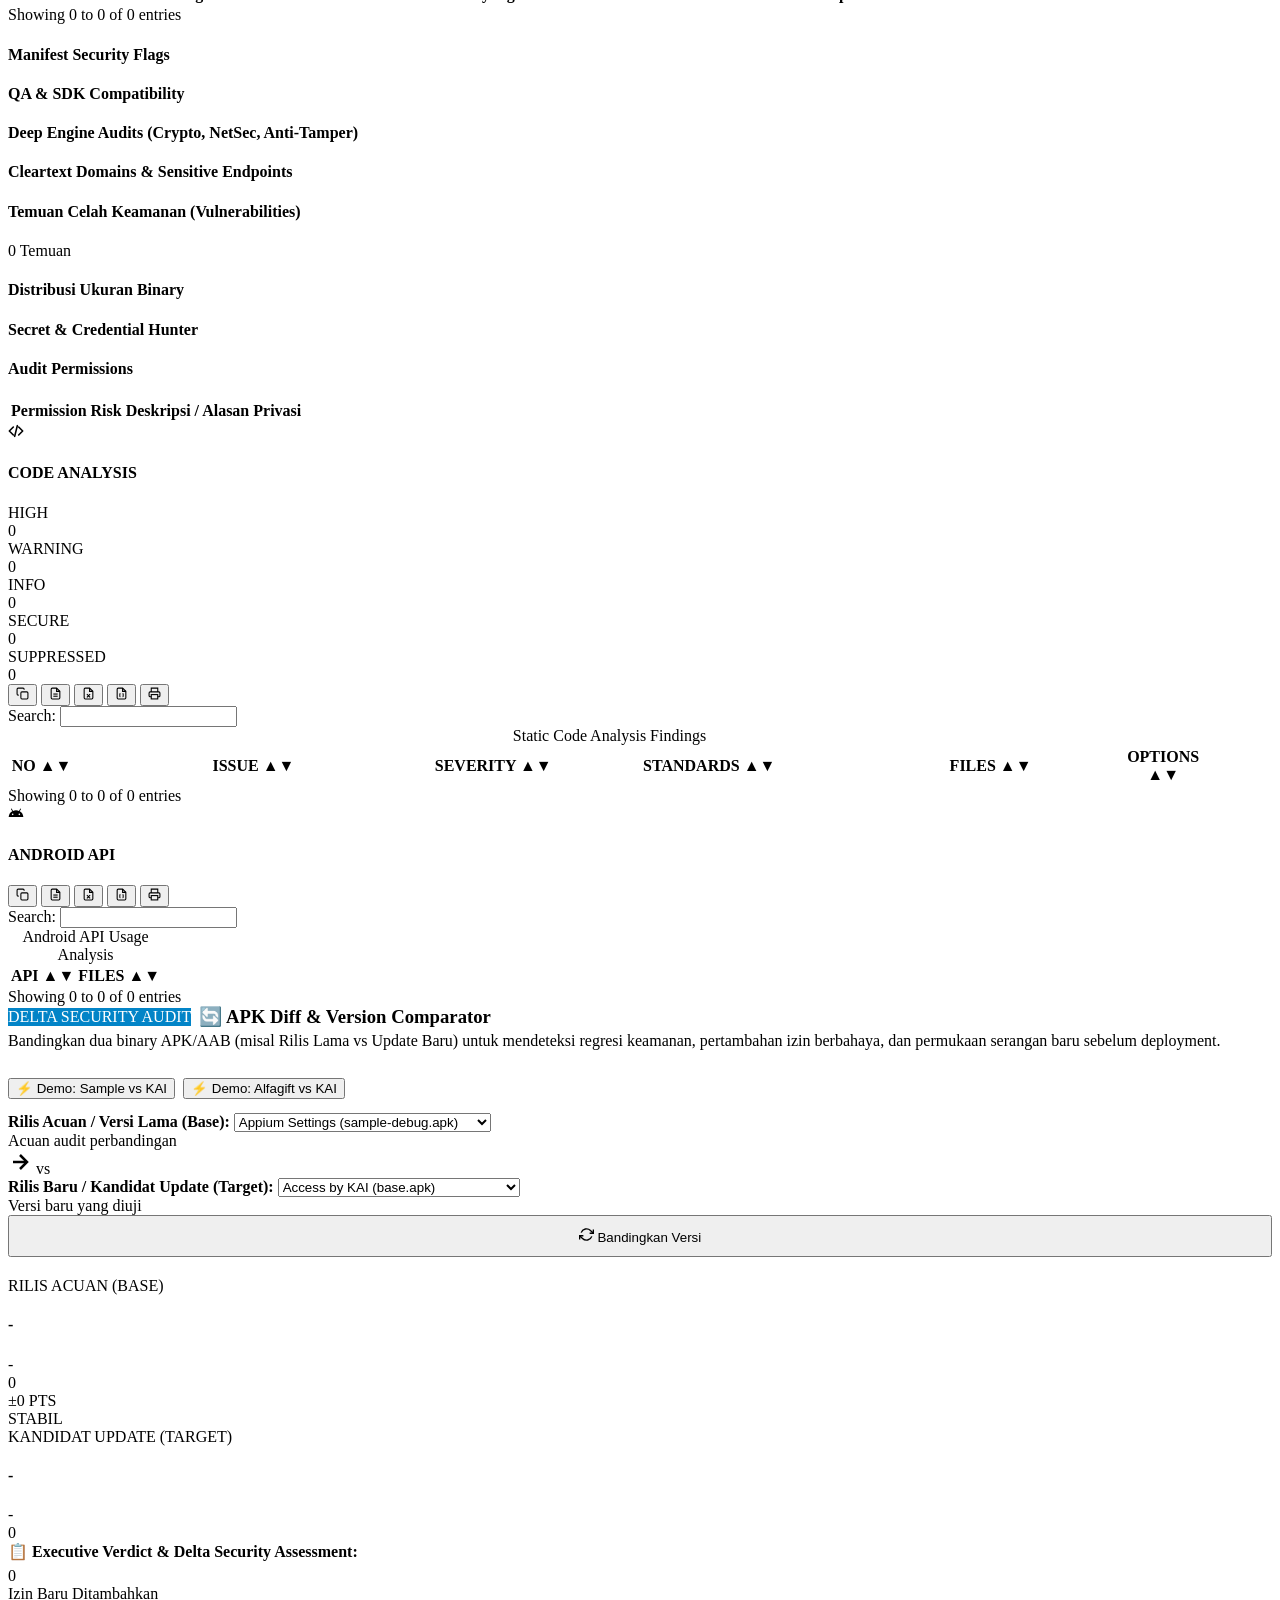
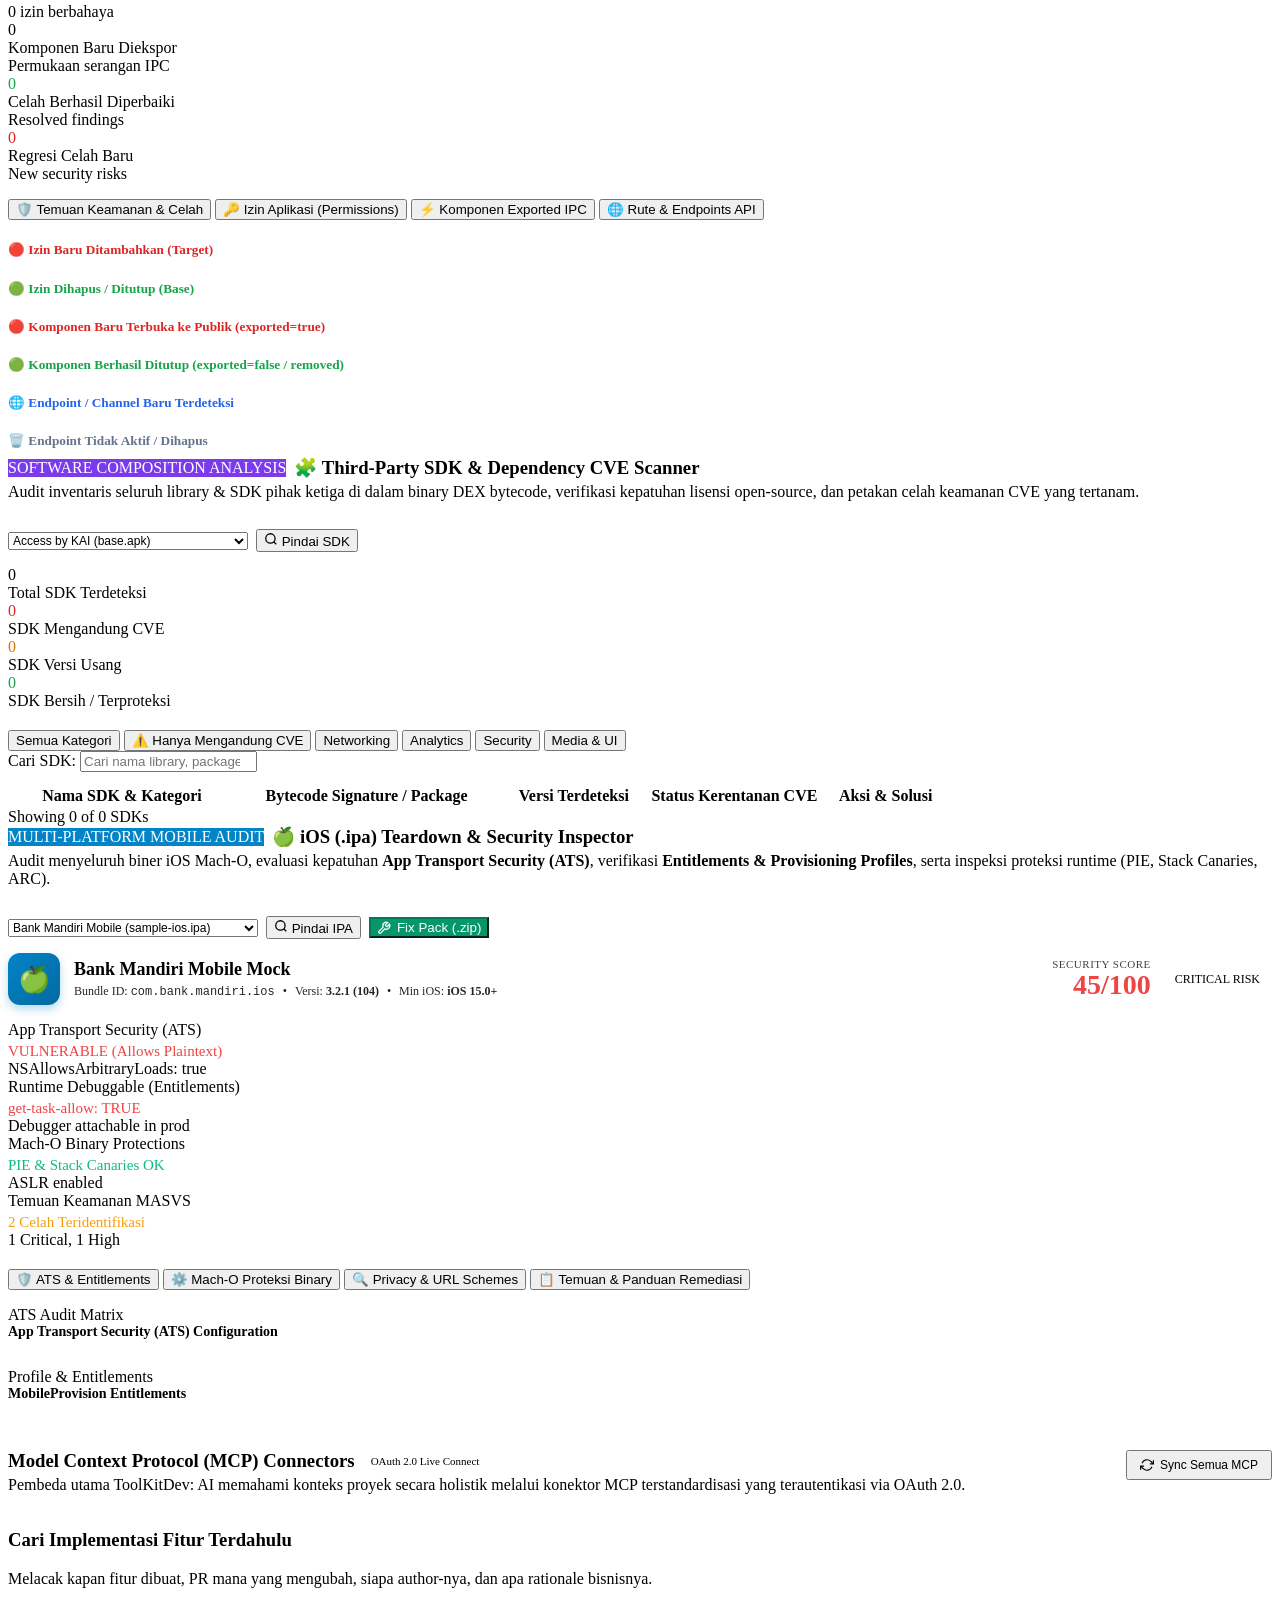
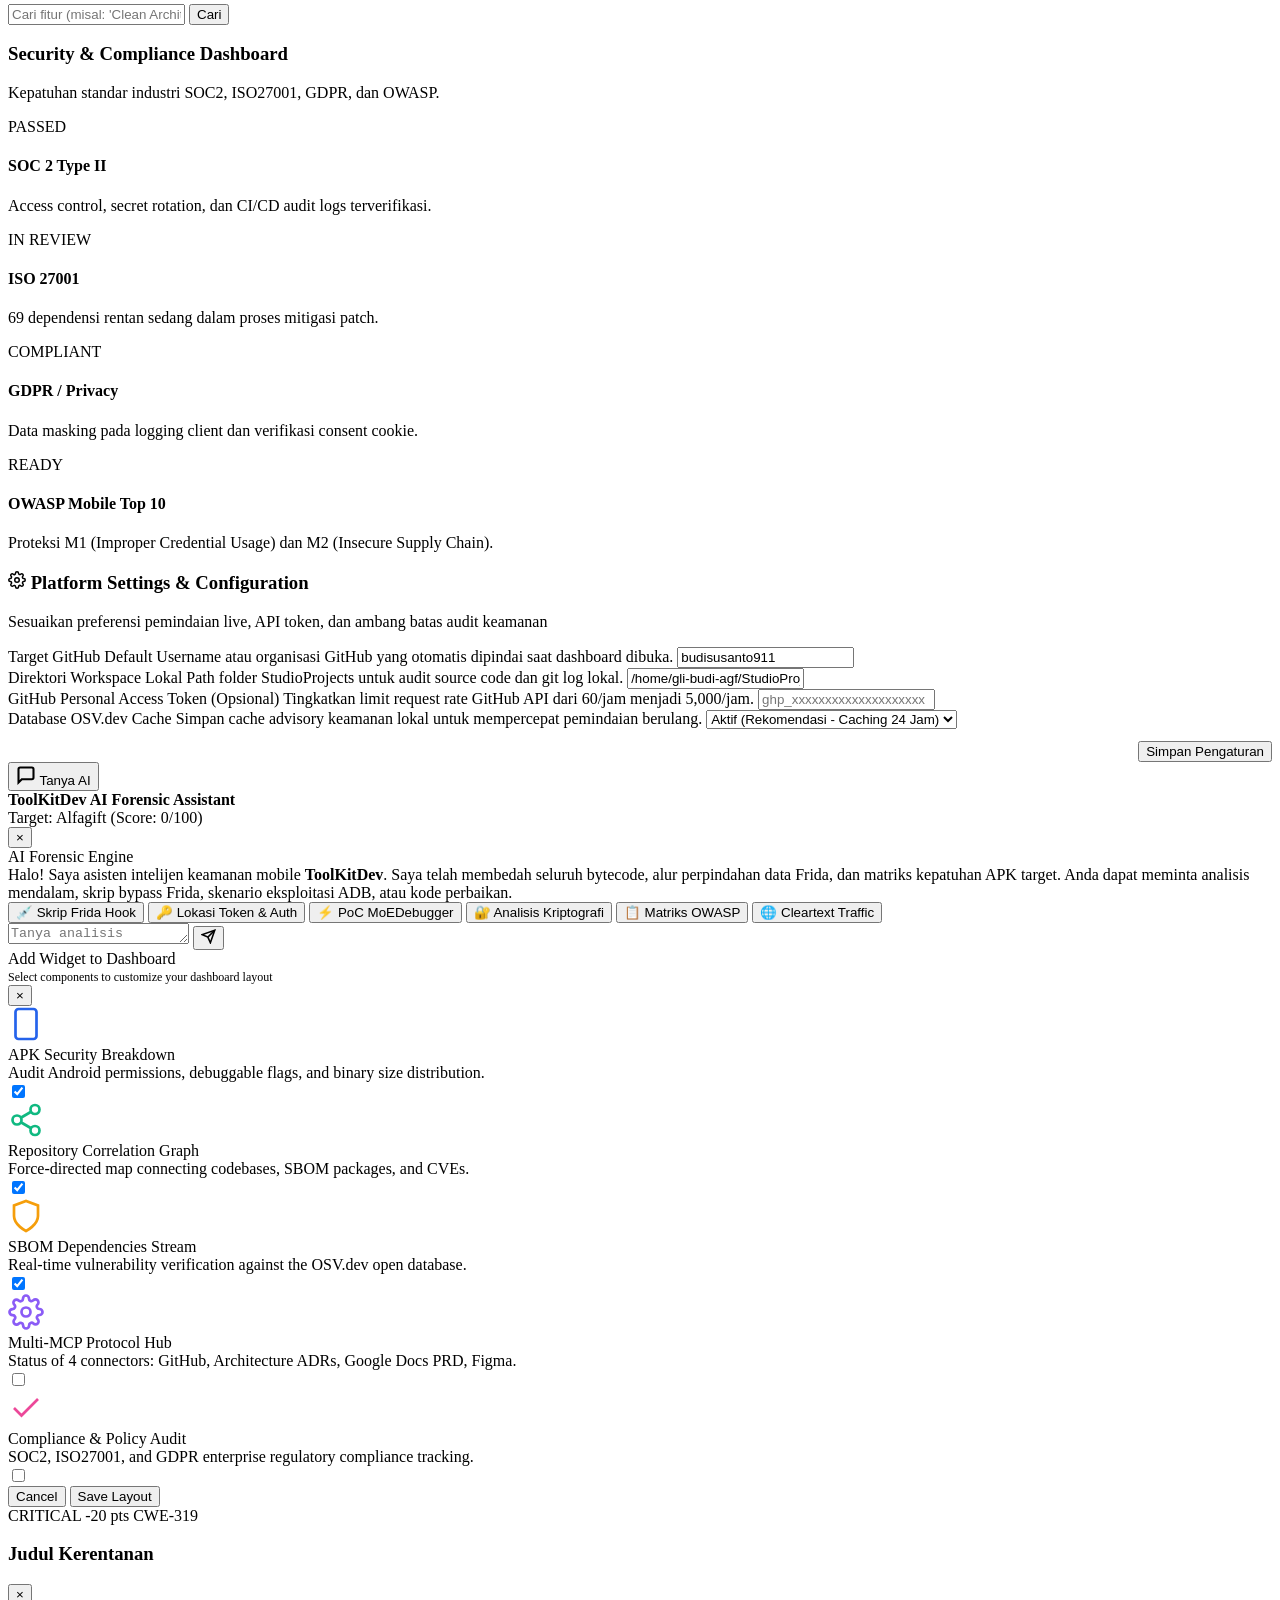
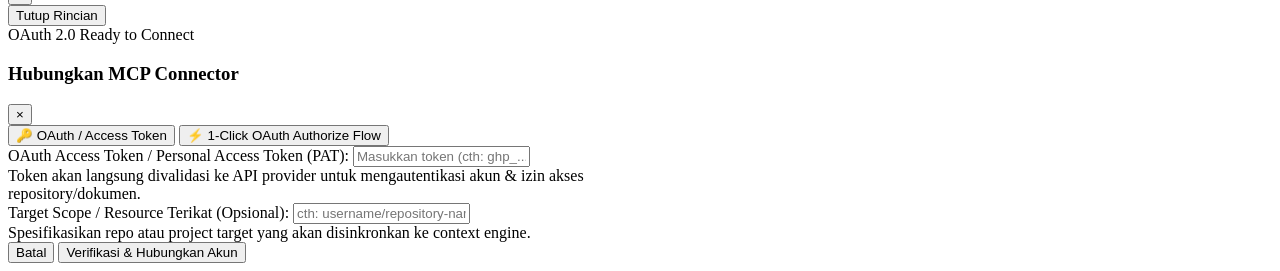
==== commit 02781a6b: "feat(phase3): implement 1-Click AI Fix Pack Generator, iOS IPA Teardown Inspector, and Premium modal" ====
--- a/public/index.html
+++ b/public/index.html
@@ -10,7 +10,7 @@
     } catch (_) {}
   </script>
   <title>ToolKitDev.ai — AI-Powered Context & Security Analysis</title>
-  <link rel="stylesheet" href="/style.css?v=5.5">
+  <link rel="stylesheet" href="/style.css?v=6.0">
   <link rel="preconnect" href="https://fonts.googleapis.com">
   <link rel="preconnect" href="https://fonts.gstatic.com" crossorigin>
   <link href="https://fonts.googleapis.com/css2?family=Inter:wght@300;400;500;600;700;800&family=JetBrains+Mono:wght@400;500;600&display=swap" rel="stylesheet">
@@ -278,6 +278,10 @@
           <svg width="18" height="18" viewBox="0 0 24 24" fill="none" stroke="currentColor" stroke-width="2"><path d="M21 16V8a2 2 0 0 0-1-1.73l-7-4a2 2 0 0 0-2 0l-7 4A2 2 0 0 0 3 8v8a2 2 0 0 0 1 1.73l7 4a2 2 0 0 0 2 0l7-4A2 2 0 0 0 21 16z"></path><polyline points="3.27 6.96 12 12.01 20.73 6.96"></polyline><line x1="12" y1="22.08" x2="12" y2="12"></line></svg>
           SDK &amp; Dependency SCA
         </a>
+        <a href="#" class="nav-item" data-tab="ios-inspector">
+          <svg width="18" height="18" viewBox="0 0 24 24" fill="none" stroke="currentColor" stroke-width="2"><rect x="5" y="2" width="14" height="20" rx="3" ry="3"></rect><line x1="12" y1="18" x2="12.01" y2="18"></line><path d="M10 2h4"></path></svg>
+          iOS (.ipa) Inspector
+        </a>
         <a href="#" class="nav-item" data-tab="mcp-hub">
           <svg width="18" height="18" viewBox="0 0 24 24" fill="none" stroke="currentColor" stroke-width="2"><circle cx="12" cy="12" r="3"></circle><path d="M19.4 15a1.65 1.65 0 0 0 .33 1.82l.06.06a2 2 0 0 1 0 2.83 2 2 0 0 1-2.83 0l-.06-.06a1.65 1.65 0 0 0-1.82-.33 1.65 1.65 0 0 0-1 1.51V21a2 2 0 0 1-2 2 2 2 0 0 1-2-2v-.09A1.65 1.65 0 0 0 9 19.4a1.65 1.65 0 0 0-1.82.33l-.06.06a2 2 0 0 1-2.83 0 2 2 0 0 1 0-2.83l.06-.06a1.65 1.65 0 0 0 .33-1.82 1.65 1.65 0 0 0-1.51-1H3a2 2 0 0 1-2-2 2 2 0 0 1 2-2h.09A1.65 1.65 0 0 0 4.6 9a1.65 1.65 0 0 0-.33-1.82l-.06-.06a2 2 0 0 1 0-2.83 2 2 0 0 1 2.83 0l.06.06a1.65 1.65 0 0 0 1.82.33H9a1.65 1.65 0 0 0 1-1.51V3a2 2 0 0 1 2-2 2 2 0 0 1 2 2v.09a1.65 1.65 0 0 0 1 1.51 1.65 1.65 0 0 0 1.82-.33l.06-.06a2 2 0 0 1 2.83 0 2 2 0 0 1 0 2.83l-.06.06a1.65 1.65 0 0 0-.33 1.82V9a1.65 1.65 0 0 0 1.51 1H21a2 2 0 0 1 2 2 2 2 0 0 1-2 2h-.09a1.65 1.65 0 0 0-1.51 1z"></path></svg>
           MCP &amp; Context
@@ -301,7 +305,7 @@
             </div>
           </div>
           <span style="font-size:11.5px; opacity:0.85;">Upgrade your account and unlock all of the benefits.</span>
-          <button class="pro-btn">Upgrade premium</button>
+          <button class="pro-btn" id="btnOpenUpgradePremium">Upgrade premium</button>
         </div>
       </div>
     </aside>
@@ -1499,6 +1503,12 @@
                   <button type="button" class="mobsf-btn mobsf-btn-purple" id="btnExportExecutivePdf" style="width:100%; justify-content:center; background:#4f46e5; border-color:#4338ca; color:#fff; font-weight:600; box-shadow:0 2px 4px rgba(79,70,229,0.25);">
                     <svg width="14" height="14" viewBox="0 0 24 24" fill="none" stroke="currentColor" stroke-width="2.2"><path d="M14 2H6a2 2 0 0 0-2 2v16a2 2 0 0 0 2 2h12a2 2 0 0 0 2-2V8z"></path><polyline points="14 2 14 8 20 8"></polyline><line x1="16" y1="13" x2="8" y2="13"></line><line x1="16" y1="17" x2="8" y2="17"></line><polyline points="10 9 9 9 8 9"></polyline></svg>
                     <span>📄 Export Executive Audit PDF</span>
+                  </button>
+                </div>
+                <div class="mobsf-btn-row" style="margin-top:6px;">
+                  <button type="button" class="mobsf-btn mobsf-btn-emerald" id="btnExportAiFixPack" style="width:100%; justify-content:center; background:#059669; border-color:#047857; color:#fff; font-weight:600; box-shadow:0 2px 4px rgba(5,150,105,0.25);">
+                    <svg width="14" height="14" viewBox="0 0 24 24" fill="none" stroke="currentColor" stroke-width="2.2"><path d="M14.7 6.3a1 1 0 0 0 0 1.4l1.6 1.6a1 1 0 0 0 1.4 0l3.77-3.77a6 6 0 0 1-7.94 7.94l-6.91 6.91a2.12 2.12 0 0 1-3-3l6.91-6.91a6 6 0 0 1 7.94-7.94l-3.76 3.76z"></path></svg>
+                    <span>🛠️ 1-Click AI Fix Pack (.zip)</span>
                   </button>
                 </div>
               </div>
@@ -2203,6 +2213,176 @@
           </div>
         </section>
 
+        <!-- View: iOS (.ipa) Teardown & Security Inspector -->
+        <section id="view-ios-inspector" class="tab-view">
+          <div class="card" style="margin-bottom:20px;">
+            <div style="display:flex; justify-content:space-between; align-items:flex-start; margin-bottom:14px; flex-wrap:wrap; gap:12px;">
+              <div>
+                <div style="display:flex; align-items:center; gap:8px;">
+                  <span class="mobsf-dialog-badge" style="background:#0284c7; color:#fff;">MULTI-PLATFORM MOBILE AUDIT</span>
+                  <h3 class="card-title" style="margin:0;">🍏 iOS (.ipa) Teardown &amp; Security Inspector</h3>
+                </div>
+                <p class="section-desc" style="margin-top:4px;">
+                  Audit menyeluruh biner iOS Mach-O, evaluasi kepatuhan <strong>App Transport Security (ATS)</strong>, verifikasi <strong>Entitlements &amp; Provisioning Profiles</strong>, serta inspeksi proteksi runtime (PIE, Stack Canaries, ARC).
+                </p>
+              </div>
+              <div style="display:flex; gap:8px; align-items:center; flex-wrap:wrap;">
+                <select id="iosTargetFileSelect" class="mcp-form-input" style="width:250px; font-size:12px;">
+                  <option value="samples/sample-ios.ipa">Bank Mandiri Mobile (sample-ios.ipa)</option>
+                </select>
+                <button type="button" class="btn btn-primary" id="btnRunIpaScan">
+                  <svg width="14" height="14" viewBox="0 0 24 24" fill="none" stroke="currentColor" stroke-width="2.2"><circle cx="11" cy="11" r="8"></circle><line x1="21" y1="21" x2="16.65" y2="16.65"></line></svg>
+                  <span>Pindai IPA</span>
+                </button>
+                <button type="button" class="btn btn-secondary" id="btnIpaFixPack" style="display:inline-flex; align-items:center; gap:6px; background:#059669; border-color:#047857; color:#fff;">
+                  <svg width="14" height="14" viewBox="0 0 24 24" fill="none" stroke="currentColor" stroke-width="2.2"><path d="M14.7 6.3a1 1 0 0 0 0 1.4l1.6 1.6a1 1 0 0 0 1.4 0l3.77-3.77a6 6 0 0 1-7.94 7.94l-6.91 6.91a2.12 2.12 0 0 1-3-3l6.91-6.91a6 6 0 0 1 7.94-7.94l-3.76 3.76z"></path></svg>
+                  <span>Fix Pack (.zip)</span>
+                </button>
+              </div>
+            </div>
+
+            <!-- iOS Hero Banner & Security Score -->
+            <div id="iosHeroBanner" class="diff-hero-banner" style="margin-bottom:16px;">
+              <div style="display:flex; justify-content:space-between; align-items:center; flex-wrap:wrap; gap:16px;">
+                <div style="display:flex; align-items:center; gap:14px;">
+                  <div style="width:52px; height:52px; border-radius:12px; background:linear-gradient(135deg, #0284c7 0%, #0369a1 100%); display:flex; align-items:center; justify-content:center; color:#fff; font-size:26px; box-shadow:0 4px 10px rgba(2,132,199,0.3);">
+                    🍏
+                  </div>
+                  <div>
+                    <h3 id="iosAppName" style="margin:0 0 4px 0; font-size:18px; font-weight:700;">Bank Mandiri Mobile Mock</h3>
+                    <div style="display:flex; gap:8px; align-items:center; font-size:12px; opacity:0.85; flex-wrap:wrap;">
+                      <span>Bundle ID: <code id="iosBundleId">com.bank.mandiri.ios</code></span>
+                      <span>•</span>
+                      <span>Versi: <strong id="iosVersion">3.2.1 (104)</strong></span>
+                      <span>•</span>
+                      <span>Min iOS: <strong id="iosMinOs">iOS 15.0+</strong></span>
+                    </div>
+                  </div>
+                </div>
+
+                <div style="display:flex; align-items:center; gap:12px;">
+                  <div style="text-align:right;">
+                    <div style="font-size:11px; text-transform:uppercase; letter-spacing:0.5px; opacity:0.75;">Security Score</div>
+                    <div id="iosScoreValue" style="font-size:28px; font-weight:800; color:#ef4444; line-height:1.1;">45/100</div>
+                  </div>
+                  <span id="iosScoreBadge" class="diff-verdict-badge diff-verdict-degraded" style="font-size:12px; padding:6px 12px;">
+                    CRITICAL RISK
+                  </span>
+                </div>
+              </div>
+            </div>
+
+            <!-- iOS KPI 4-Grid -->
+            <div class="diff-kpi-grid" style="margin-bottom:20px;">
+              <div class="diff-kpi-card">
+                <div class="diff-kpi-label">App Transport Security (ATS)</div>
+                <div class="diff-kpi-val" id="iosKpiAts" style="color:#ef4444; font-size:15px; margin-top:4px;">VULNERABLE (Allows Plaintext)</div>
+                <div class="diff-kpi-sub">NSAllowsArbitraryLoads: true</div>
+              </div>
+              <div class="diff-kpi-card">
+                <div class="diff-kpi-label">Runtime Debuggable (Entitlements)</div>
+                <div class="diff-kpi-val" id="iosKpiDebug" style="color:#ef4444; font-size:15px; margin-top:4px;">get-task-allow: TRUE</div>
+                <div class="diff-kpi-sub">Debugger attachable in prod</div>
+              </div>
+              <div class="diff-kpi-card">
+                <div class="diff-kpi-label">Mach-O Binary Protections</div>
+                <div class="diff-kpi-val" id="iosKpiMacho" style="color:#10b981; font-size:15px; margin-top:4px;">PIE &amp; Stack Canaries OK</div>
+                <div class="diff-kpi-sub">ASLR enabled</div>
+              </div>
+              <div class="diff-kpi-card">
+                <div class="diff-kpi-label">Temuan Keamanan MASVS</div>
+                <div class="diff-kpi-val" id="iosKpiFindings" style="color:#f59e0b; font-size:15px; margin-top:4px;">2 Celah Teridentifikasi</div>
+                <div class="diff-kpi-sub">1 Critical, 1 High</div>
+              </div>
+            </div>
+
+            <!-- iOS Sub-Tabs Navigation -->
+            <div class="diff-tabs-bar" role="tablist" style="margin-bottom:16px;">
+              <button type="button" class="diff-tab-btn active" data-iostab="ats">🛡️ ATS &amp; Entitlements</button>
+              <button type="button" class="diff-tab-btn" data-iostab="macho">⚙️ Mach-O Proteksi Binary</button>
+              <button type="button" class="diff-tab-btn" data-iostab="privacy">🔍 Privacy &amp; URL Schemes</button>
+              <button type="button" class="diff-tab-btn" data-iostab="findings">📋 Temuan &amp; Panduan Remediasi</button>
+            </div>
+
+            <!-- Subtab 1: ATS & Entitlements -->
+            <div id="iosPanelAts" class="ios-subpanel">
+              <div class="diff-2col-layout">
+                <div class="diff-panel-card">
+                  <div class="diff-panel-head">
+                    <span class="diff-badge-status diff-badge-danger">ATS Audit Matrix</span>
+                    <h4 style="margin:0; font-size:14px;">App Transport Security (ATS) Configuration</h4>
+                  </div>
+                  <div style="padding:14px; font-size:13px; line-height:1.6;" id="iosAtsDetails">
+                    <!-- Populated dynamically -->
+                  </div>
+                </div>
+
+                <div class="diff-panel-card">
+                  <div class="diff-panel-head">
+                    <span class="diff-badge-status diff-badge-info">Profile &amp; Entitlements</span>
+                    <h4 style="margin:0; font-size:14px;">MobileProvision Entitlements</h4>
+                  </div>
+                  <div style="padding:14px; font-size:13px; line-height:1.6;" id="iosEntitlementsDetails">
+                    <!-- Populated dynamically -->
+                  </div>
+                </div>
+              </div>
+            </div>
+
+            <!-- Subtab 2: Mach-O Binary Protections -->
+            <div id="iosPanelMacho" class="ios-subpanel" style="display:none;">
+              <div class="diff-panel-card" style="margin-bottom:16px;">
+                <div class="diff-panel-head">
+                  <span class="diff-badge-status diff-badge-success">Binary Hardening</span>
+                  <h4 style="margin:0; font-size:14px;">Mach-O Flag Inspections</h4>
+                </div>
+                <div style="padding:16px;" id="iosMachoGrid">
+                  <!-- Populated dynamically -->
+                </div>
+              </div>
+            </div>
+
+            <!-- Subtab 3: Privacy & URL Schemes -->
+            <div id="iosPanelPrivacy" class="ios-subpanel" style="display:none;">
+              <div class="diff-2col-layout">
+                <div class="diff-panel-card">
+                  <div class="diff-panel-head">
+                    <span class="diff-badge-status diff-badge-warning">Privacy Permissions</span>
+                    <h4 style="margin:0; font-size:14px;">iOS Permission Usage Descriptions</h4>
+                  </div>
+                  <div style="padding:14px;" id="iosPrivacyList">
+                    <!-- Populated dynamically -->
+                  </div>
+                </div>
+
+                <div class="diff-panel-card">
+                  <div class="diff-panel-head">
+                    <span class="diff-badge-status diff-badge-info">Deep Linking</span>
+                    <h4 style="margin:0; font-size:14px;">Custom URL Schemes</h4>
+                  </div>
+                  <div style="padding:14px;" id="iosUrlSchemesList">
+                    <!-- Populated dynamically -->
+                  </div>
+                </div>
+              </div>
+            </div>
+
+            <!-- Subtab 4: Findings & Remediation -->
+            <div id="iosPanelFindings" class="ios-subpanel" style="display:none;">
+              <div class="diff-panel-card">
+                <div class="diff-panel-head">
+                  <span class="diff-badge-status diff-badge-danger">OWASP MASVS Findings</span>
+                  <h4 style="margin:0; font-size:14px;">Daftar Kerentanan &amp; Langkah Remediasi iOS</h4>
+                </div>
+                <div style="padding:16px;" id="iosFindingsContainer">
+                  <!-- Populated dynamically -->
+                </div>
+              </div>
+            </div>
+
+          </div>
+        </section>
+
         <!-- View 3: MCP & Context Hub -->
         <section id="view-mcp-hub" class="tab-view">
           <div class="card">
@@ -2654,8 +2834,84 @@
     </div>
   </dialog>
 
+  <!-- Native Modal Dialog for Premium Plan Upgrade -->
+  <dialog id="upgradePremiumDialog" aria-labelledby="upgradePremiumTitle" class="mobsf-native-dialog" style="width:min(720px, 95vw); max-width:720px; padding:0; border-radius:14px; overflow:hidden;">
+    <div style="background:linear-gradient(135deg, #1e40af 0%, #3b82f6 50%, #6366f1 100%); padding:24px 28px; color:#fff; position:relative;">
+      <div style="display:flex; justify-content:space-between; align-items:flex-start;">
+        <div style="display:flex; align-items:center; gap:12px;">
+          <div style="width:40px; height:40px; border-radius:10px; background:rgba(255,255,255,0.2); backdrop-filter:blur(6px); display:flex; align-items:center; justify-content:center; font-size:20px; color:#fff;">
+            ✦
+          </div>
+          <div>
+            <h3 id="upgradePremiumTitle" style="margin:0 0 4px 0; font-size:20px; font-weight:800; color:#fff;">Upgrade to Premium!</h3>
+            <span style="font-size:13px; opacity:0.9;">Buka seluruh potensi audit otonom DevSecOps dan perlindungan aplikasi enterprise</span>
+          </div>
+        </div>
+        <form method="dialog" style="margin:0;">
+          <button type="submit" style="background:rgba(255,255,255,0.15); border:none; color:#fff; width:30px; height:30px; border-radius:50%; cursor:pointer; font-size:14px; display:flex; align-items:center; justify-content:center;">✕</button>
+        </form>
+      </div>
+    </div>
+
+    <div style="padding:24px; max-height:70vh; overflow-y:auto; background:var(--bg-card, #ffffff);">
+      <div style="display:grid; grid-template-columns:1fr 1fr; gap:18px; margin-bottom:20px;">
+        <!-- Free Community Tier -->
+        <div style="border:1px solid #e2e8f0; border-radius:12px; padding:18px; background:#f8fafc;">
+          <div style="display:flex; justify-content:space-between; align-items:center; margin-bottom:8px;">
+            <strong style="font-size:15px; color:#334155;">Community Free</strong>
+            <span style="font-size:11px; padding:2px 8px; border-radius:12px; background:#e2e8f0; color:#475569; font-weight:600;">Paket Saat Ini</span>
+          </div>
+          <div style="font-size:22px; font-weight:800; color:#0f172a; margin-bottom:12px;">$0 <span style="font-size:12px; font-weight:normal; color:#64748b;">/ selamanya</span></div>
+          <ul style="font-size:12.5px; color:#475569; padding-left:18px; line-height:1.8; margin:0 0 16px 0;">
+            <li>Static APK SAST Scan (Maks 3x / hari)</li>
+            <li>Inspeksi AndroidManifest dasar</li>
+            <li>Deteksi Signature &amp; Hash APK</li>
+            <li>Grafik Korelasi repositori terbatas</li>
+            <li style="opacity:0.5; text-decoration:line-through;">APK Diff &amp; Regression Audit</li>
+            <li style="opacity:0.5; text-decoration:line-through;">1-Click AI Fix Pack Generator (.zip)</li>
+            <li style="opacity:0.5; text-decoration:line-through;">iOS (.ipa) Mach-O Teardown</li>
+            <li style="opacity:0.5; text-decoration:line-through;">Executive PDF Export (OJK/MASVS)</li>
+          </ul>
+        </div>
+
+        <!-- Pro / Enterprise Tier -->
+        <div style="border:2px solid #3b82f6; border-radius:12px; padding:18px; background:linear-gradient(180deg, rgba(59,130,246,0.04) 0%, rgba(99,102,241,0.06) 100%); position:relative; box-shadow:0 8px 20px rgba(59,130,246,0.12);">
+          <div style="position:absolute; top:-10px; right:16px; background:#3b82f6; color:#fff; font-size:10px; font-weight:700; padding:2px 8px; border-radius:10px; text-transform:uppercase; letter-spacing:0.5px;">Recommended</div>
+          <div style="display:flex; justify-content:space-between; align-items:center; margin-bottom:8px;">
+            <strong style="font-size:15px; color:#1d4ed8;">Enterprise Pro</strong>
+            <span style="font-size:11px; padding:2px 8px; border-radius:12px; background:#dbeafe; color:#1e40af; font-weight:600;">Full Access</span>
+          </div>
+          <div style="font-size:22px; font-weight:800; color:#0f172a; margin-bottom:12px;">$49 <span style="font-size:12px; font-weight:normal; color:#64748b;">/ bulan</span></div>
+          <ul style="font-size:12.5px; color:#1e293b; padding-left:18px; line-height:1.8; margin:0 0 16px 0;">
+            <li><strong>Semua fitur Free tanpa batas kuota</strong></li>
+            <li>🔄 <strong>APK Diff &amp; Version Regression Comparator</strong></li>
+            <li>🧩 <strong>Third-Party SDK SCA &amp; Live CVE Matcher</strong></li>
+            <li>🛠️ <strong>1-Click AI Fix Pack Generator (.zip / .patch)</strong></li>
+            <li>🍏 <strong>iOS (.ipa) ATS &amp; Mach-O Binary Inspector</strong></li>
+            <li>📄 <strong>Unduh Laporan PDF Eksekutif Tak Terbatas</strong></li>
+            <li>💬 <strong>24/7 AI Forensic Agent Q&amp;A &amp; Script Generator</strong></li>
+          </ul>
+        </div>
+      </div>
+
+      <div style="background:#f1f5f9; border-radius:8px; padding:12px 16px; font-size:12px; color:#475569; display:flex; align-items:center; gap:10px; margin-bottom:18px;">
+        <span style="font-size:18px;">🛡️</span>
+        <span>Jaminan 30 hari uang kembali tanpa syarat. Tim audit dan developer Anda dapat membatalkan langganan kapan saja.</span>
+      </div>
+
+      <div style="display:flex; justify-content:flex-end; gap:10px;">
+        <form method="dialog" style="margin:0;">
+          <button type="submit" class="btn btn-outline">Tutup</button>
+        </form>
+        <button type="button" class="btn btn-primary" id="btnConfirmUpgradePremium" style="background:#2563eb; border-color:#1d4ed8; font-weight:600;">
+          🚀 Aktifkan 14 Hari Free Trial Premium
+        </button>
+      </div>
+    </div>
+  </dialog>
+
   <div id="topbarToastContainer" class="topbar-toast-container" aria-live="polite"></div>
-  <script src="/app.js?v=5.5"></script>
+  <script src="/app.js?v=6.0"></script>
 </body>
 </html>
 
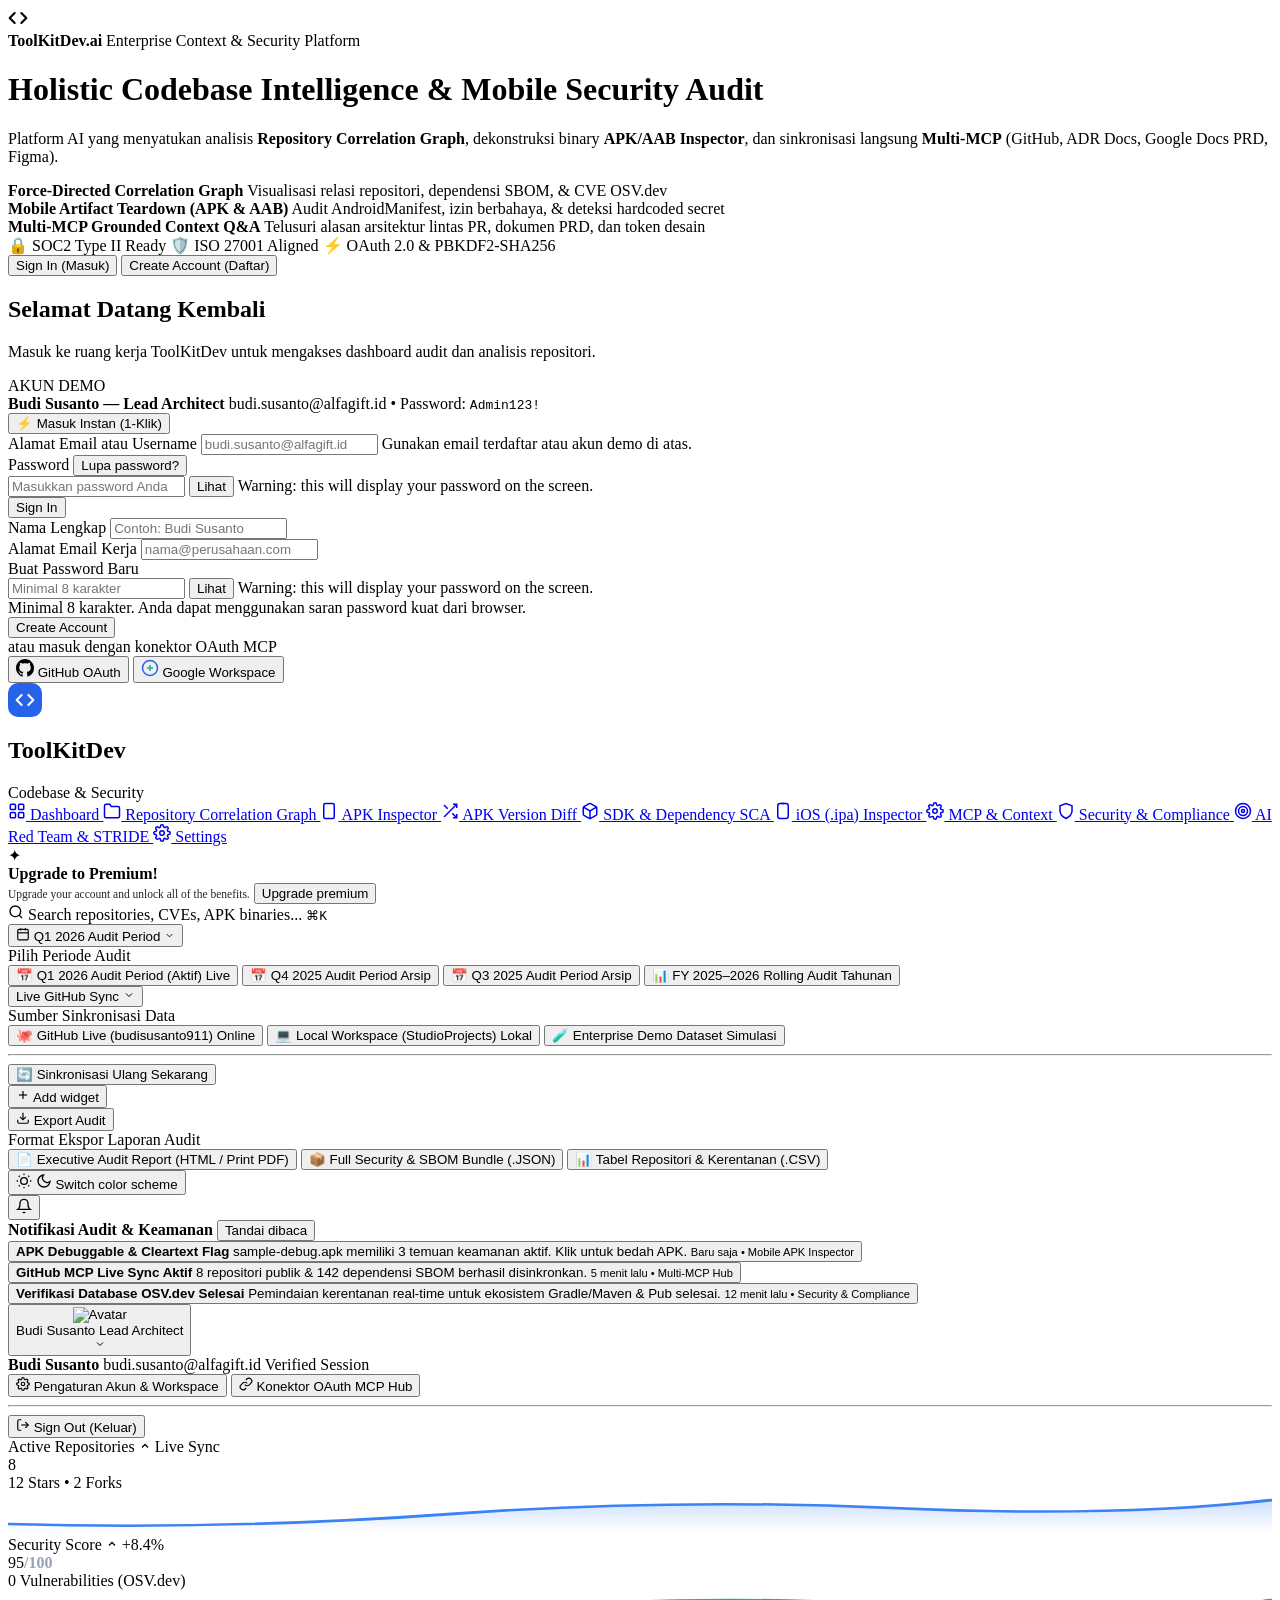
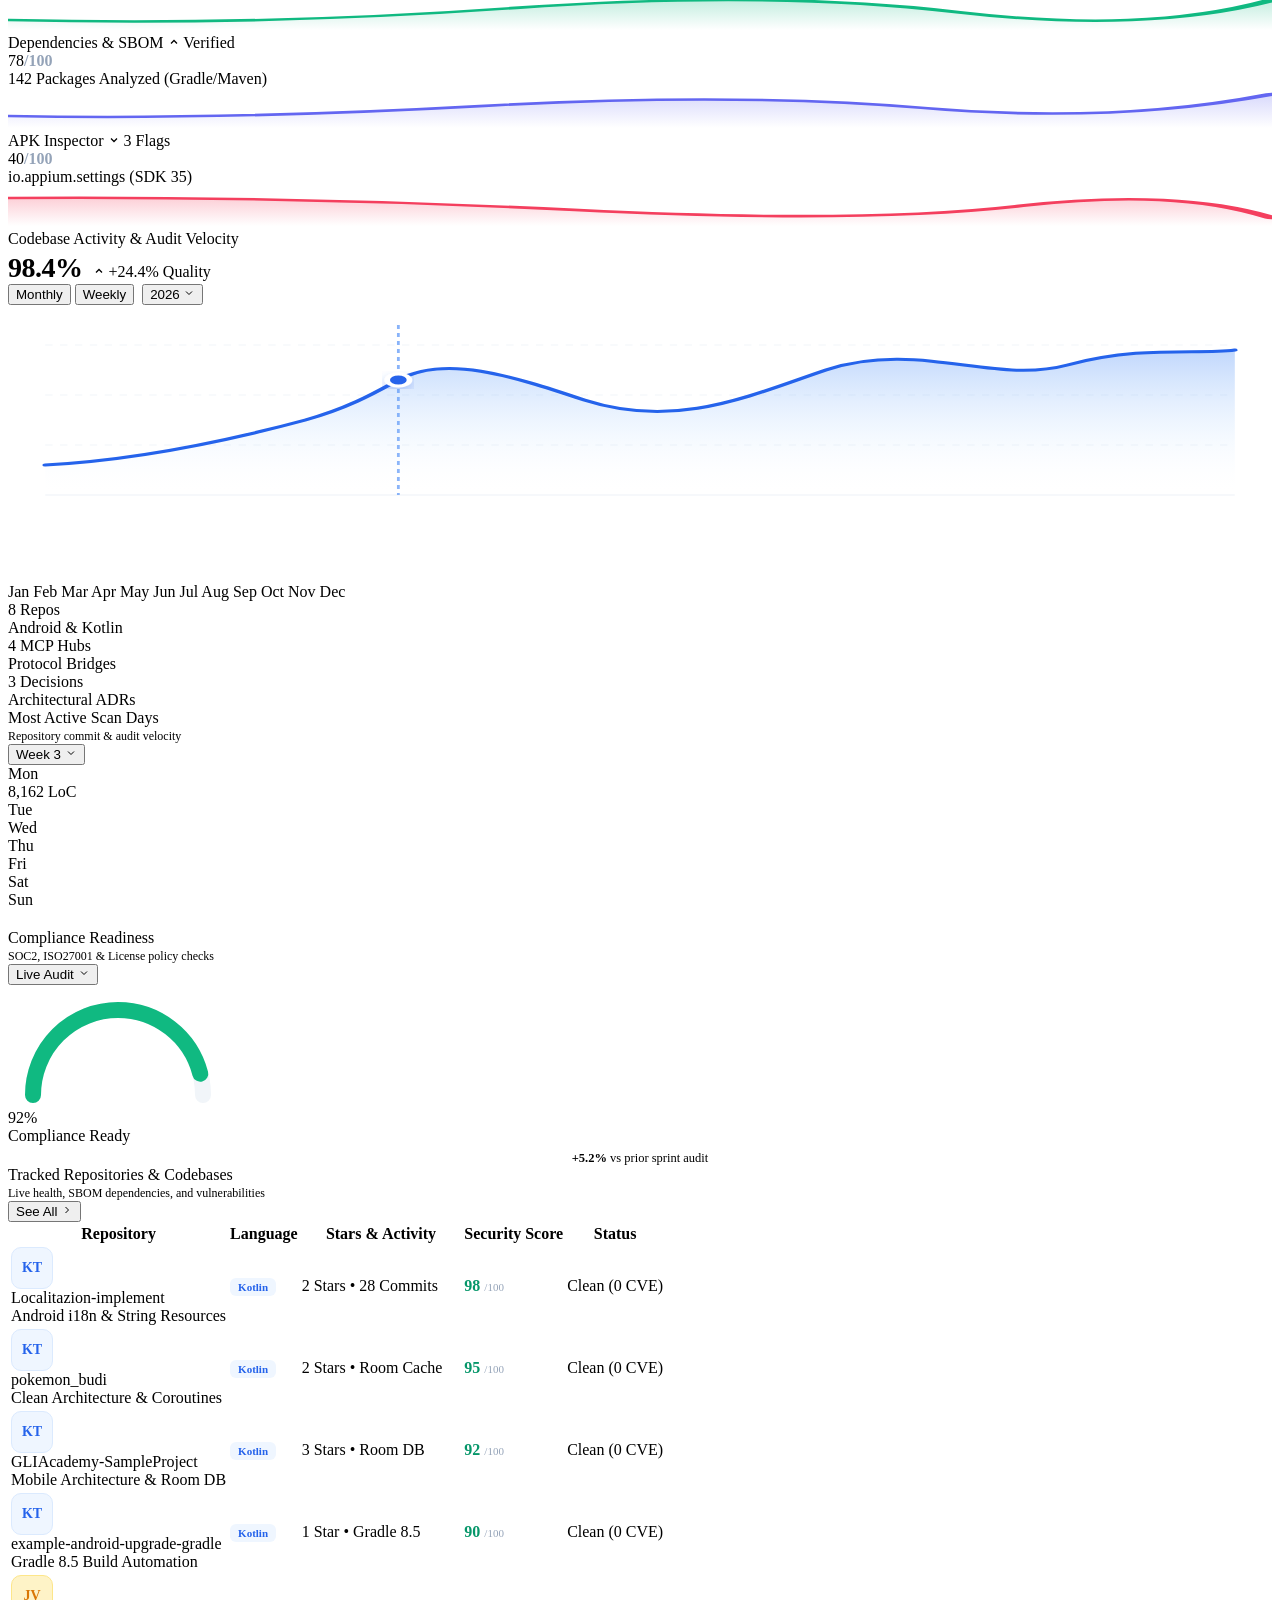
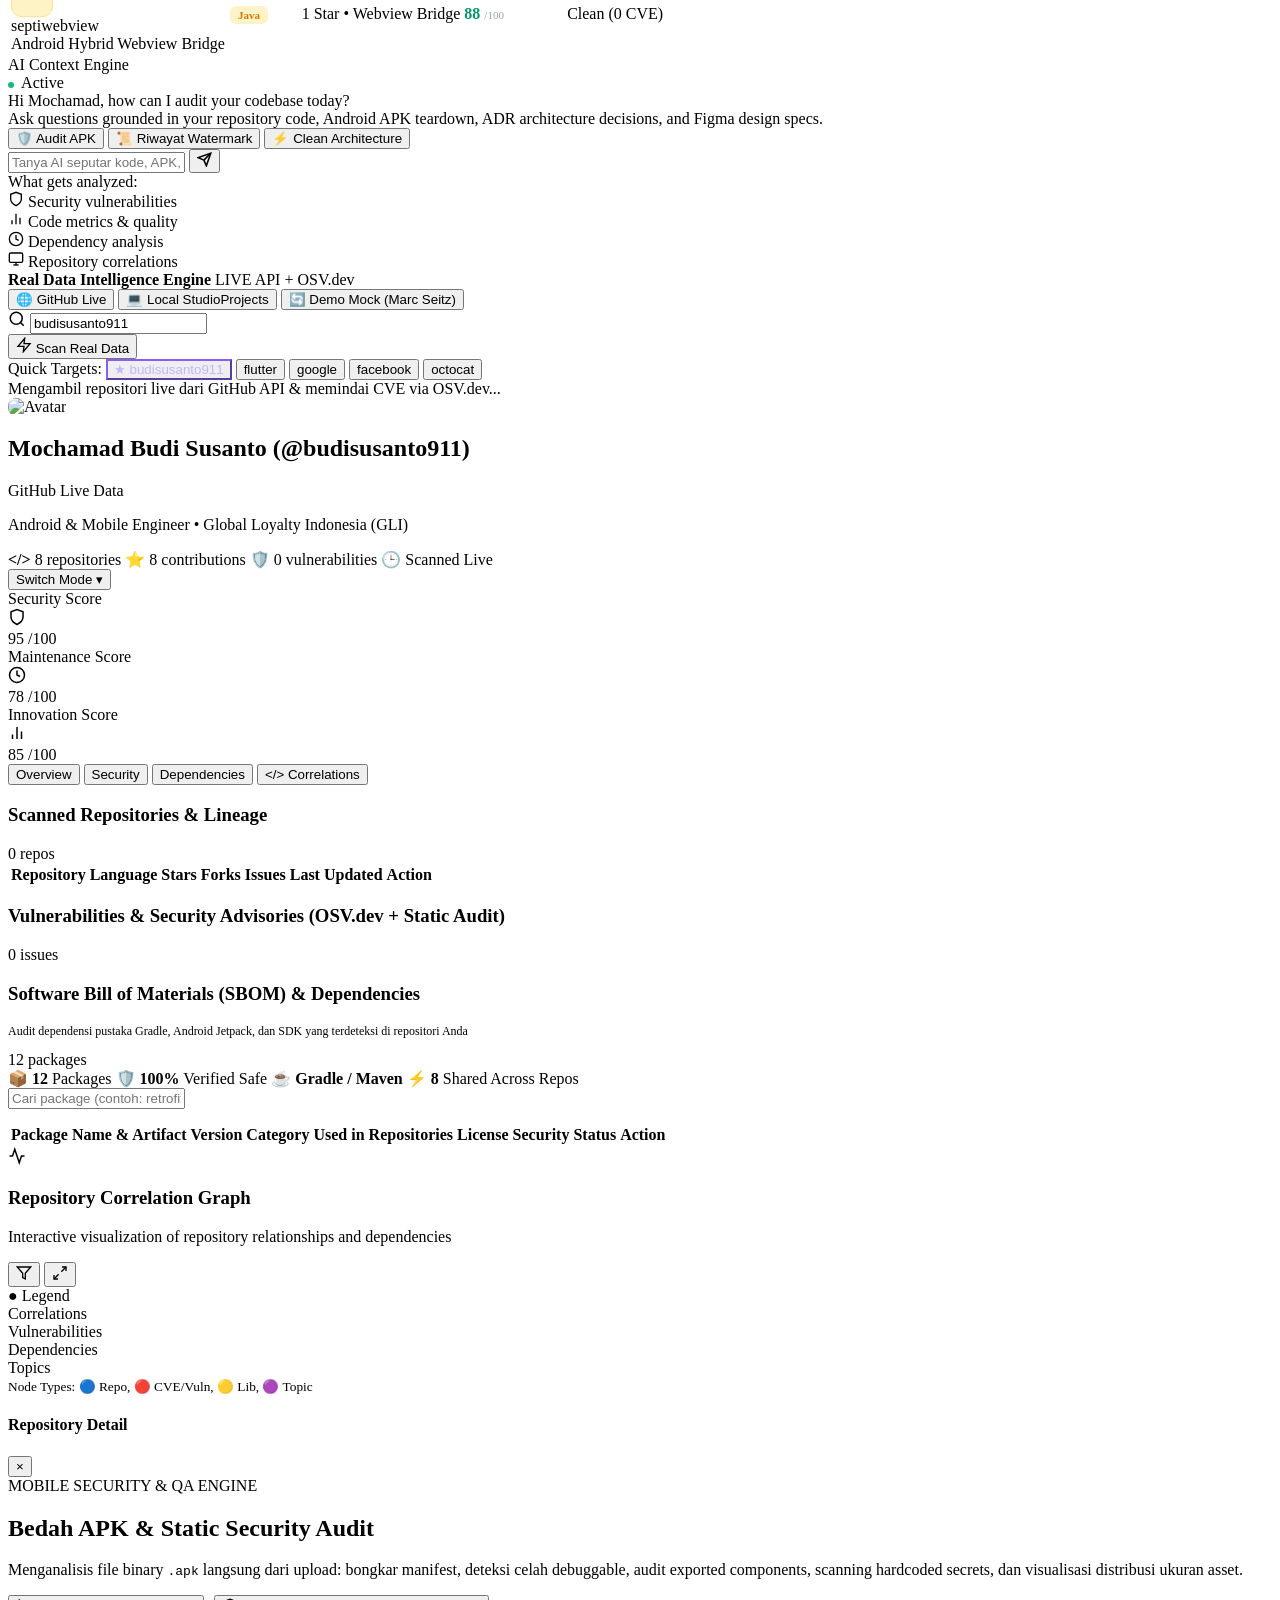
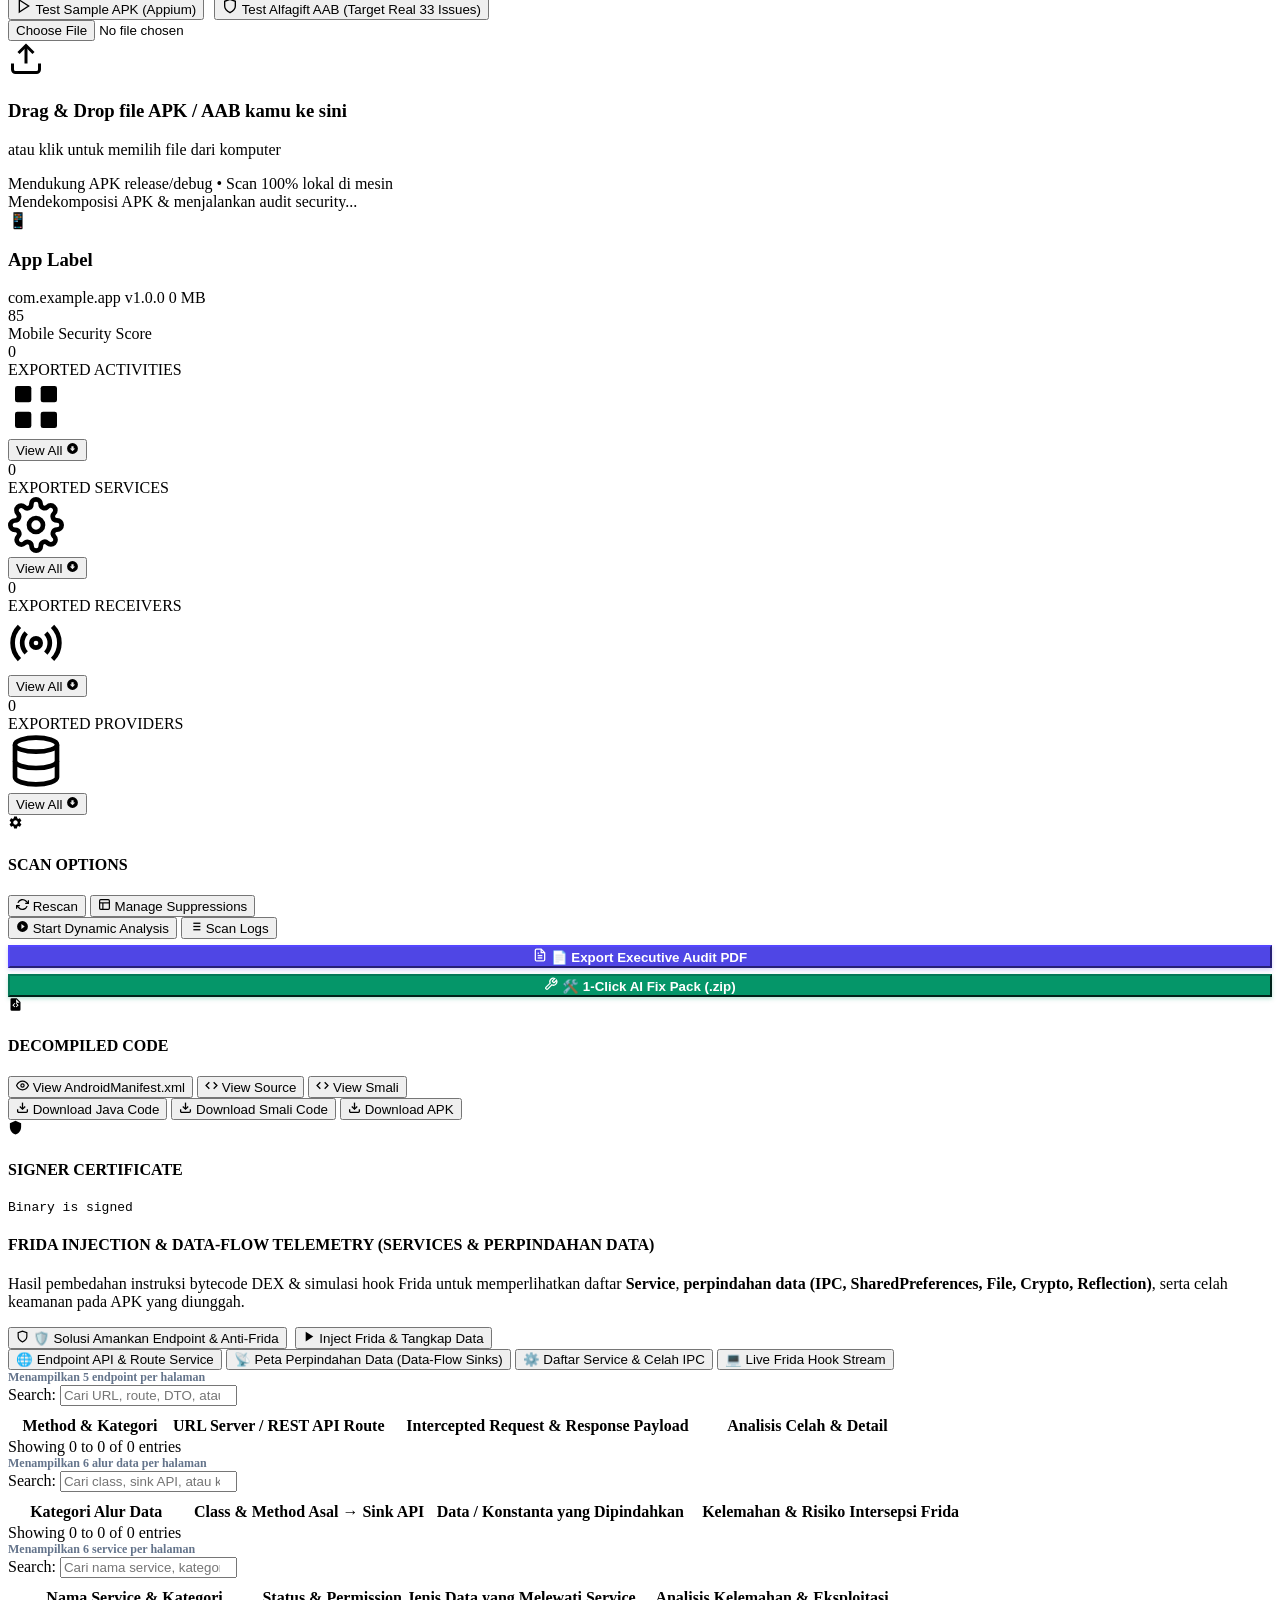
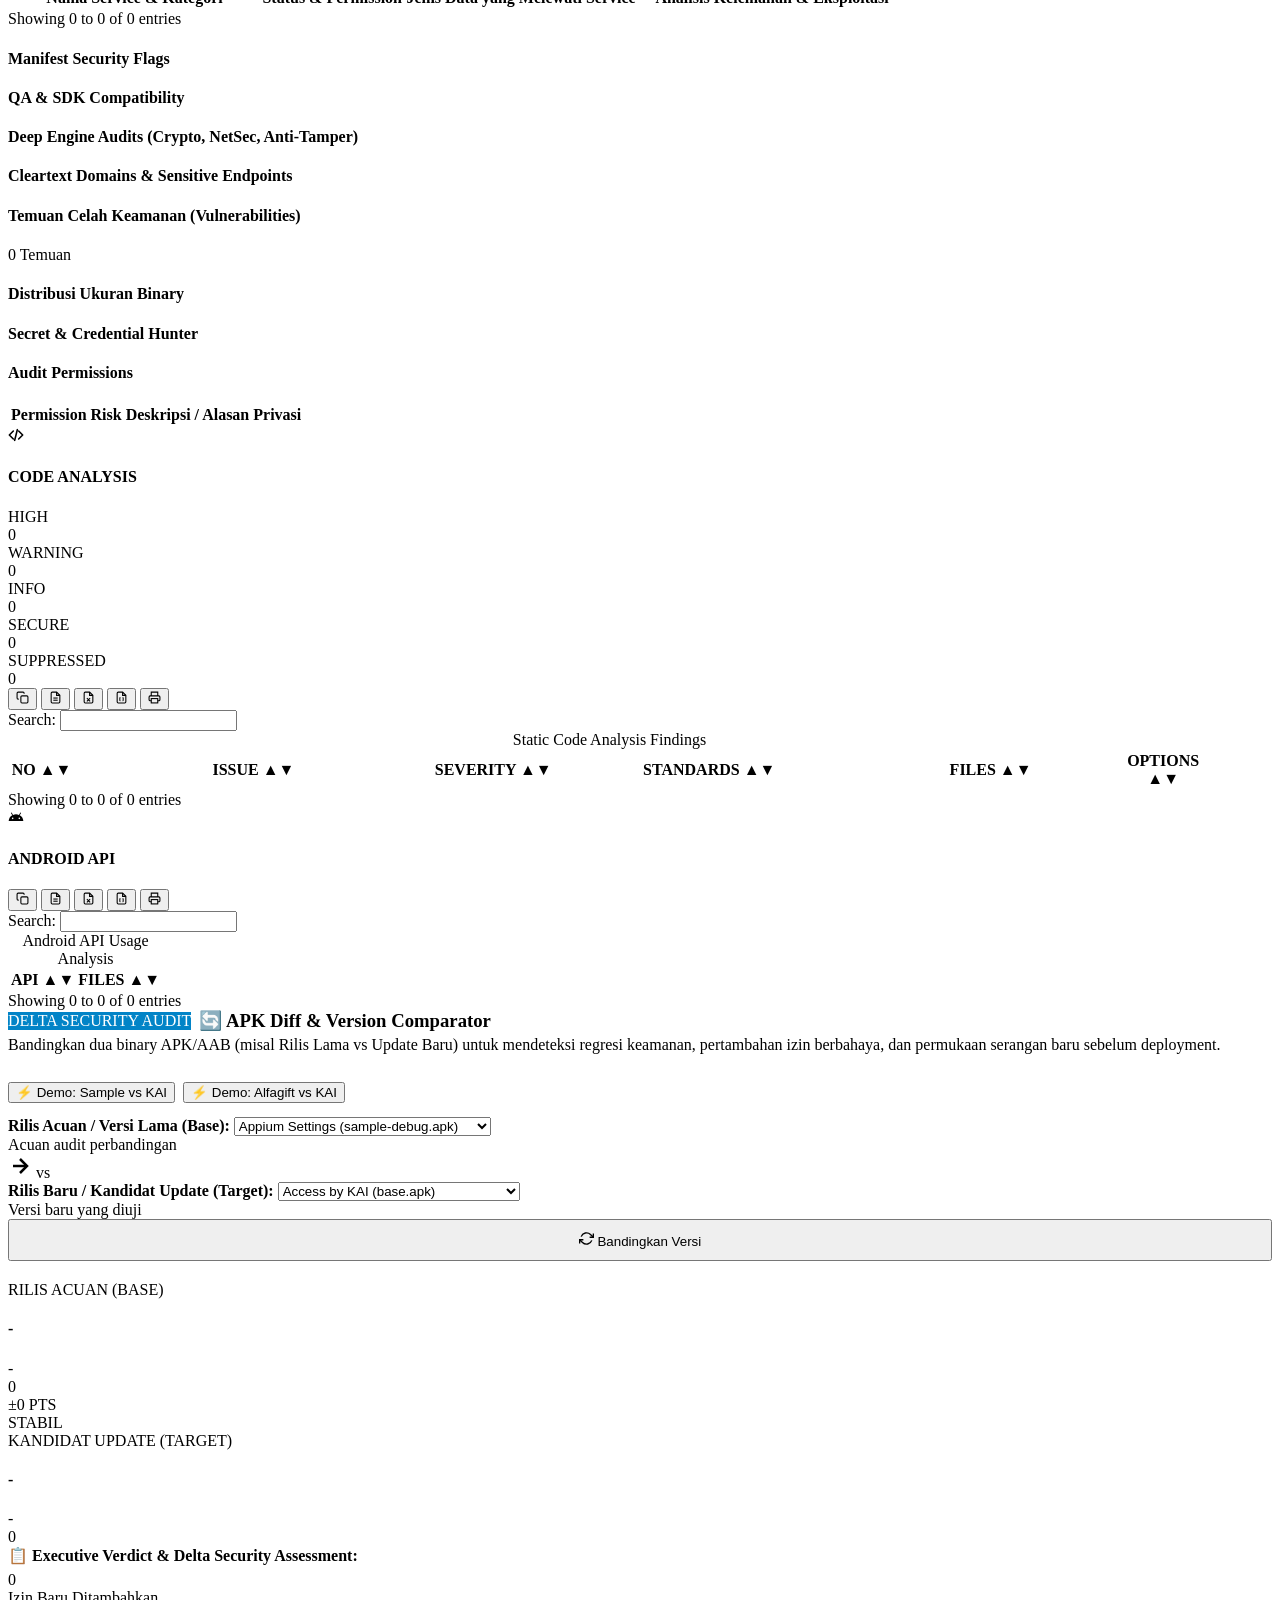
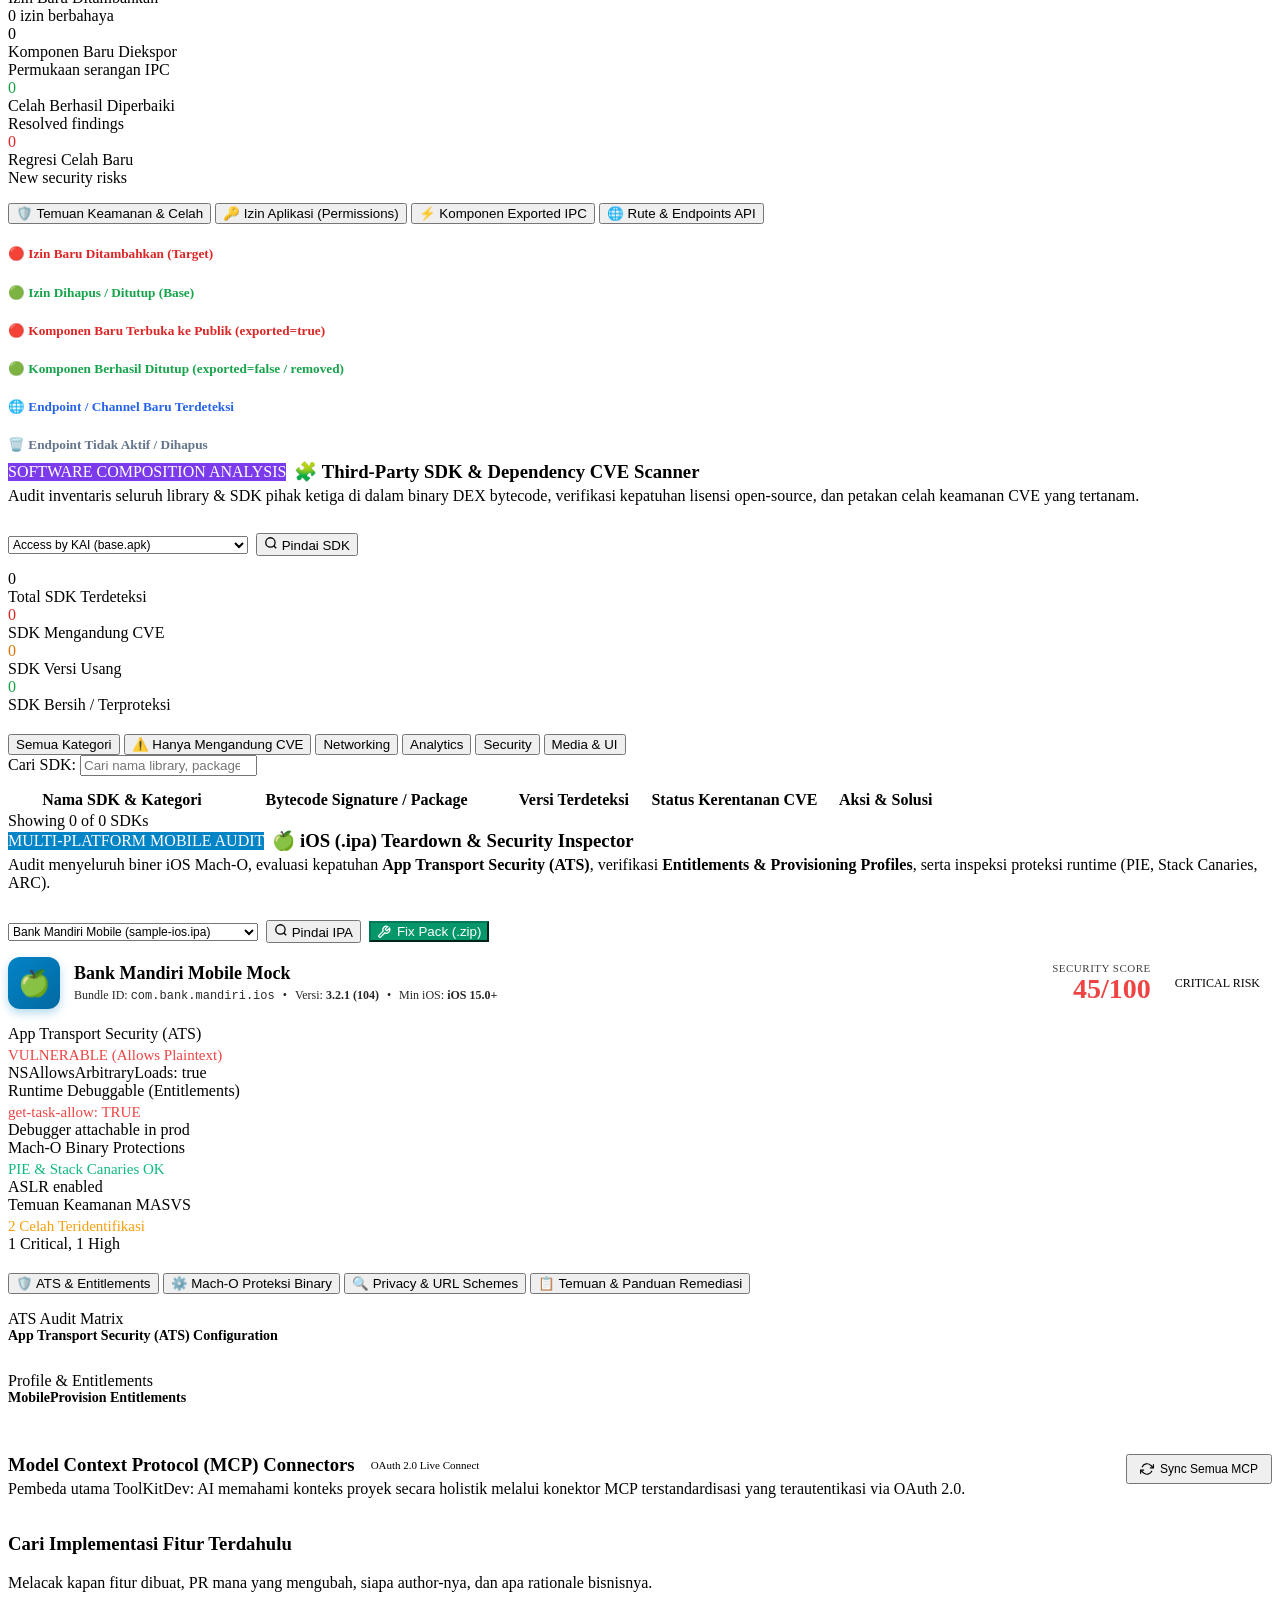
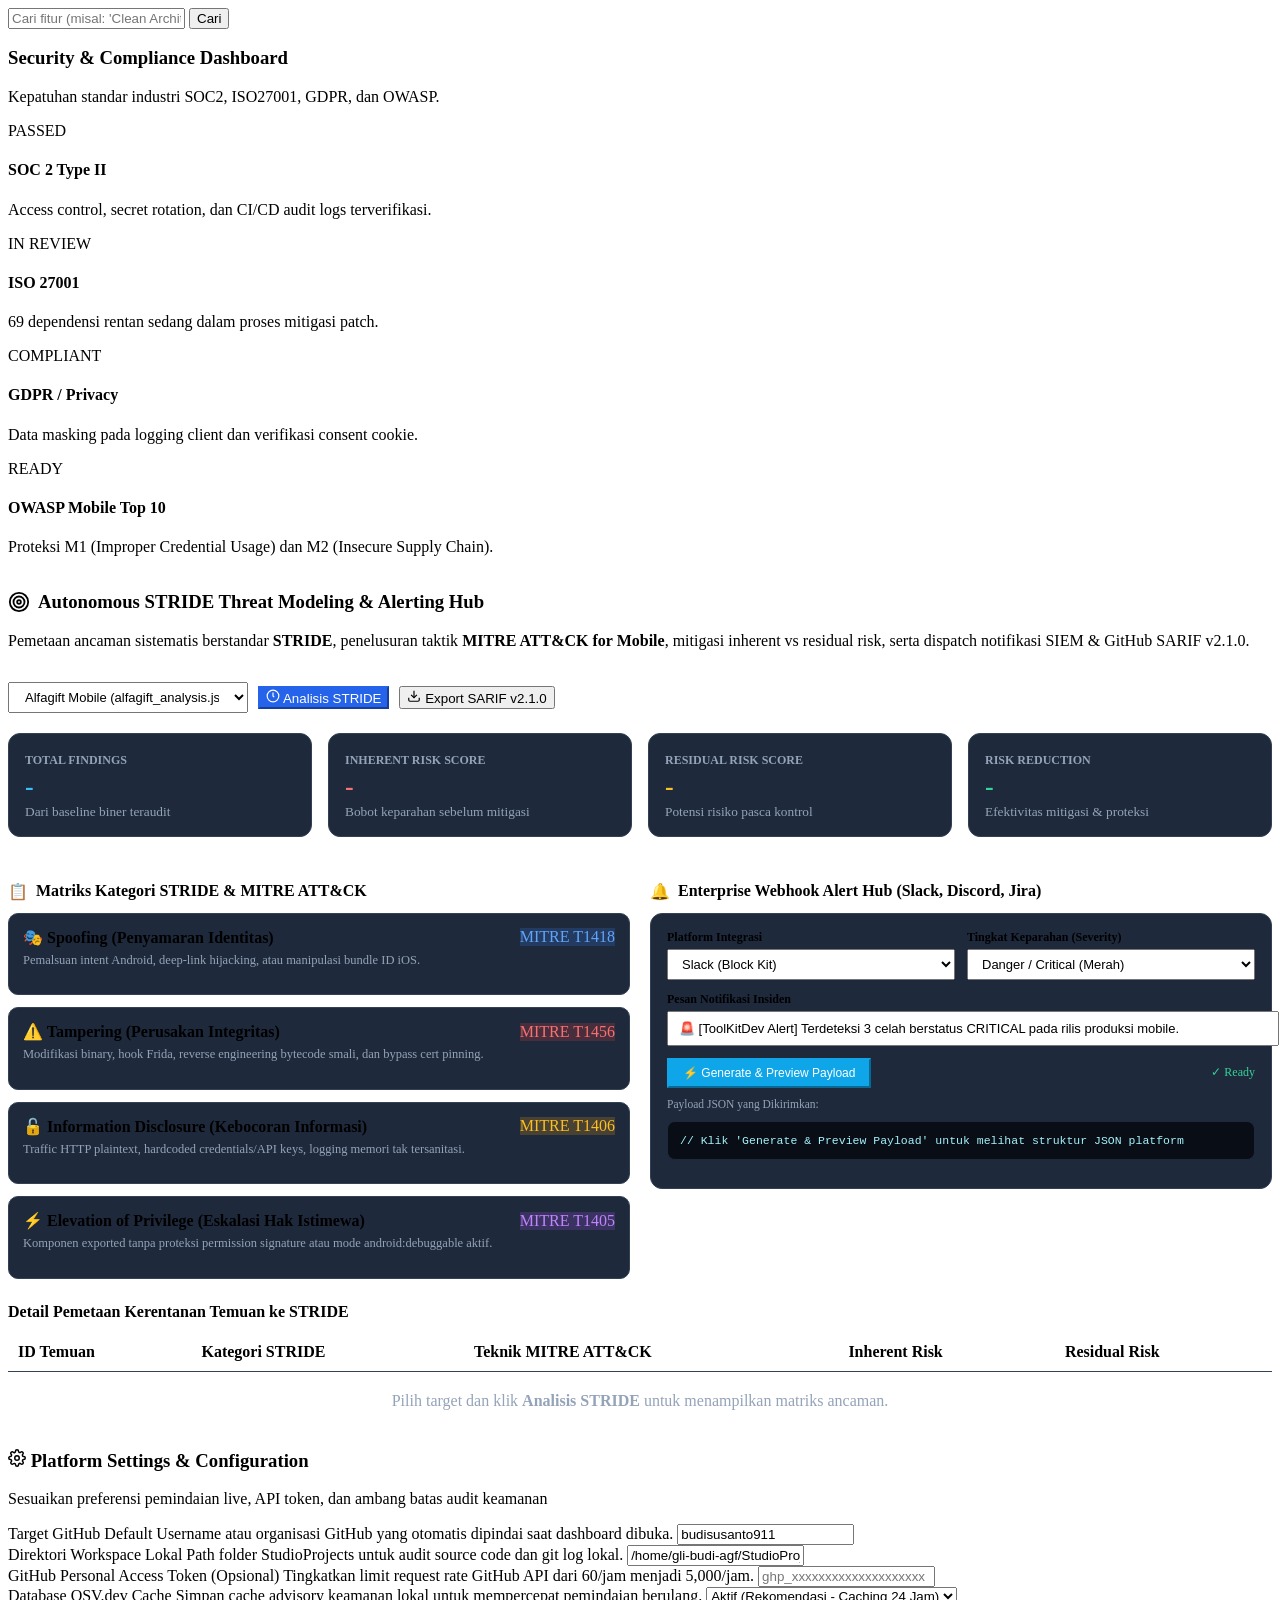
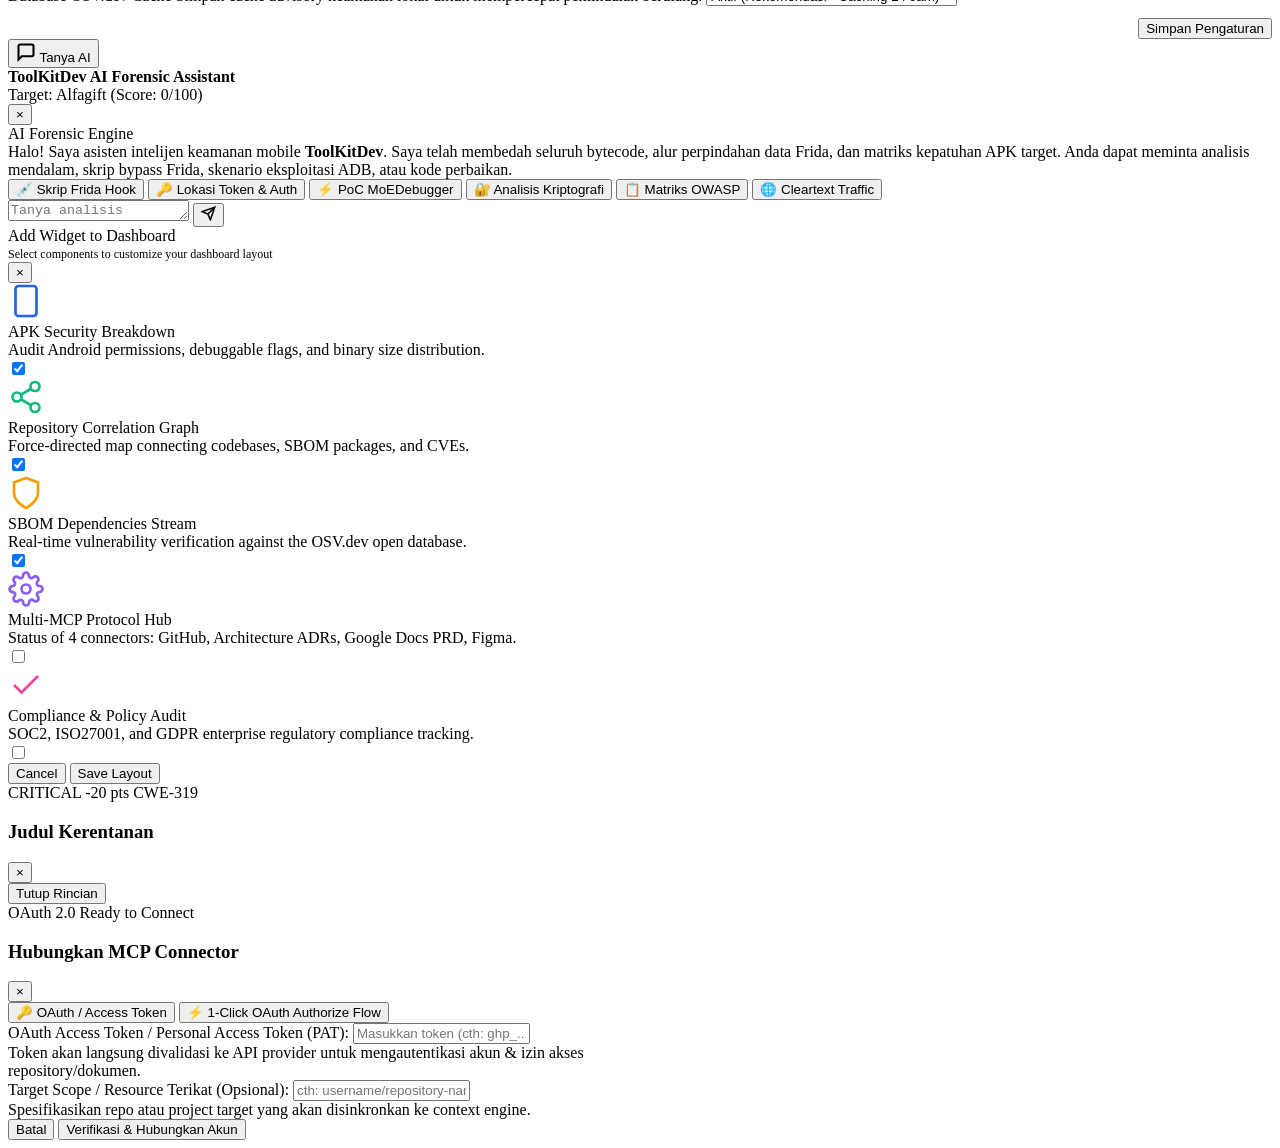
==== commit 99e4db72: "feat(phase5): add STRIDE threat modeling engine, webhook alert hub, and SARIF v2.1.0 exporter" ====
--- a/public/index.html
+++ b/public/index.html
@@ -10,7 +10,7 @@
     } catch (_) {}
   </script>
   <title>ToolKitDev.ai — AI-Powered Context & Security Analysis</title>
-  <link rel="stylesheet" href="/style.css?v=6.0">
+  <link rel="stylesheet" href="/style.css?v=7.0">
   <link rel="preconnect" href="https://fonts.googleapis.com">
   <link rel="preconnect" href="https://fonts.gstatic.com" crossorigin>
   <link href="https://fonts.googleapis.com/css2?family=Inter:wght@300;400;500;600;700;800&family=JetBrains+Mono:wght@400;500;600&display=swap" rel="stylesheet">
@@ -289,6 +289,10 @@
         <a href="#" class="nav-item" data-tab="security-compliance">
           <svg width="18" height="18" viewBox="0 0 24 24" fill="none" stroke="currentColor" stroke-width="2"><path d="M12 22s8-4 8-10V5l-8-3-8 3v7c0 6 8 10 8 10z"></path></svg>
           Security &amp; Compliance
+        </a>
+        <a href="#" class="nav-item" data-tab="redteam-threat">
+          <svg width="18" height="18" viewBox="0 0 24 24" fill="none" stroke="currentColor" stroke-width="2"><circle cx="12" cy="12" r="10"></circle><circle cx="12" cy="12" r="6"></circle><circle cx="12" cy="12" r="2"></circle></svg>
+          AI Red Team &amp; STRIDE
         </a>
         <a href="#" class="nav-item" data-tab="settings">
           <svg width="18" height="18" viewBox="0 0 24 24" fill="none" stroke="currentColor" stroke-width="2"><circle cx="12" cy="12" r="3"></circle><path d="M19.4 15a1.65 1.65 0 0 0 .33 1.82l.06.06a2 2 0 0 1 0 2.83 2 2 0 0 1-2.83 0l-.06-.06a1.65 1.65 0 0 0-1.82-.33 1.65 1.65 0 0 0-1 1.51V21a2 2 0 0 1-2 2 2 2 0 0 1-2-2v-.09A1.65 1.65 0 0 0 9 19.4a1.65 1.65 0 0 0-1.82.33l-.06.06a2 2 0 0 1-2.83 0 2 2 0 0 1 0-2.83l.06-.06a1.65 1.65 0 0 0 .33-1.82 1.65 1.65 0 0 0-1.51-1H3a2 2 0 0 1-2-2 2 2 0 0 1 2-2h.09A1.65 1.65 0 0 0 4.6 9a1.65 1.65 0 0 0-.33-1.82l-.06-.06a2 2 0 0 1 0-2.83 2 2 0 0 1 2.83 0l.06.06a1.65 1.65 0 0 0 1.82.33H9a1.65 1.65 0 0 0 1-1.51V3a2 2 0 0 1 2-2 2 2 0 0 1 2 2v.09a1.65 1.65 0 0 0 1 1.51 1.65 1.65 0 0 0 1.82-.33l.06-.06a2 2 0 0 1 2.83 0 2 2 0 0 1 0 2.83l-.06.06a1.65 1.65 0 0 0-.33 1.82V9a1.65 1.65 0 0 0 1.51 1H21a2 2 0 0 1 2 2 2 2 0 0 1-2 2h-.09a1.65 1.65 0 0 0-1.51 1z"></path></svg>
@@ -2449,6 +2453,176 @@
           </div>
         </section>
 
+        <!-- View: Autonomous Threat Modeling & Enterprise Alerting Hub -->
+        <section id="view-redteam-threat" class="tab-view">
+          <div class="card">
+            <div class="dash-card-header" style="display:flex; justify-content:space-between; align-items:flex-start; flex-wrap:wrap; gap:16px;">
+              <div>
+                <h3 style="display:flex; align-items:center; gap:8px;">
+                  <svg width="22" height="22" viewBox="0 0 24 24" fill="none" stroke="currentColor" stroke-width="2"><circle cx="12" cy="12" r="10"></circle><circle cx="12" cy="12" r="6"></circle><circle cx="12" cy="12" r="2"></circle></svg>
+                  Autonomous STRIDE Threat Modeling &amp; Alerting Hub
+                </h3>
+                <p class="section-desc" style="margin-top:4px;">
+                  Pemetaan ancaman sistematis berstandar <strong>STRIDE</strong>, penelusuran taktik <strong>MITRE ATT&amp;CK for Mobile</strong>, mitigasi inherent vs residual risk, serta dispatch notifikasi SIEM &amp; GitHub SARIF v2.1.0.
+                </p>
+              </div>
+
+              <!-- Controls: Select target + Actions -->
+              <div style="display:flex; gap:10px; align-items:center; flex-wrap:wrap;">
+                <select id="threatModelTargetSelect" class="auth-input" style="width:240px; padding:6px 12px; font-size:13px;">
+                  <option value="alfagift_analysis.json">Alfagift Mobile (alfagift_analysis.json)</option>
+                  <option value="samples/sample-debug.apk">Appium Settings (sample-debug.apk)</option>
+                </select>
+                <button type="button" id="btnRunThreatModel" class="topbar-pill-btn primary" style="background:#2563eb; color:#fff; border-color:#2563eb;">
+                  <svg width="14" height="14" viewBox="0 0 24 24" fill="none" stroke="currentColor" stroke-width="2"><circle cx="12" cy="12" r="10"></circle><polyline points="12 6 12 12 14 14"></polyline></svg>
+                  <span>Analisis STRIDE</span>
+                </button>
+                <button type="button" id="btnDownloadSarif" class="topbar-pill-btn">
+                  <svg width="14" height="14" viewBox="0 0 24 24" fill="none" stroke="currentColor" stroke-width="2"><path d="M21 15v4a2 2 0 0 1-2 2H5a2 2 0 0 1-2-2v-4"></path><polyline points="7 10 12 15 17 10"></polyline><line x1="12" y1="15" x2="12" y2="3"></line></svg>
+                  <span>Export SARIF v2.1.0</span>
+                </button>
+              </div>
+            </div>
+
+            <!-- Threat Modeling Metric Summary Cards -->
+            <div class="metrics-grid" style="margin-top:20px; display:grid; grid-template-columns:repeat(auto-fit, minmax(200px, 1fr)); gap:16px;">
+              <div class="metric-card" style="padding:16px; border-radius:12px; background:var(--bg-secondary, #1e293b); border:1px solid var(--border-color, #334155);">
+                <span style="font-size:12px; color:var(--text-muted, #94a3b8); text-transform:uppercase; font-weight:600;">Total Findings</span>
+                <div id="tmMetricFindings" style="font-size:26px; font-weight:700; color:#38bdf8; margin-top:4px;">-</div>
+                <small style="color:var(--text-muted, #94a3b8);">Dari baseline biner teraudit</small>
+              </div>
+
+              <div class="metric-card" style="padding:16px; border-radius:12px; background:var(--bg-secondary, #1e293b); border:1px solid var(--border-color, #334155);">
+                <span style="font-size:12px; color:var(--text-muted, #94a3b8); text-transform:uppercase; font-weight:600;">Inherent Risk Score</span>
+                <div id="tmMetricInherent" style="font-size:26px; font-weight:700; color:#f87171; margin-top:4px;">-</div>
+                <small style="color:var(--text-muted, #94a3b8);">Bobot keparahan sebelum mitigasi</small>
+              </div>
+
+              <div class="metric-card" style="padding:16px; border-radius:12px; background:var(--bg-secondary, #1e293b); border:1px solid var(--border-color, #334155);">
+                <span style="font-size:12px; color:var(--text-muted, #94a3b8); text-transform:uppercase; font-weight:600;">Residual Risk Score</span>
+                <div id="tmMetricResidual" style="font-size:26px; font-weight:700; color:#fbbf24; margin-top:4px;">-</div>
+                <small style="color:var(--text-muted, #94a3b8);">Potensi risiko pasca kontrol</small>
+              </div>
+
+              <div class="metric-card" style="padding:16px; border-radius:12px; background:var(--bg-secondary, #1e293b); border:1px solid var(--border-color, #334155);">
+                <span style="font-size:12px; color:var(--text-muted, #94a3b8); text-transform:uppercase; font-weight:600;">Risk Reduction</span>
+                <div id="tmMetricReduction" style="font-size:26px; font-weight:700; color:#34d399; margin-top:4px;">-</div>
+                <small style="color:var(--text-muted, #94a3b8);">Efektivitas mitigasi &amp; proteksi</small>
+              </div>
+            </div>
+
+            <!-- Two-Column Grid: STRIDE Matrix & Webhook Dispatcher -->
+            <div style="display:grid; grid-template-columns:1fr 1fr; gap:20px; margin-top:24px;">
+              <!-- Left: STRIDE Category Cards -->
+              <div>
+                <h4 style="margin-bottom:12px; display:flex; align-items:center; gap:8px;">
+                  <span>📋</span> Matriks Kategori STRIDE &amp; MITRE ATT&amp;CK
+                </h4>
+                <div id="strideCategoriesList" style="display:flex; flex-direction:column; gap:12px;">
+                  <div style="padding:14px; border-radius:10px; background:var(--bg-secondary, #1e293b); border:1px solid var(--border-color, #334155);">
+                    <div style="display:flex; justify-content:space-between; align-items:center;">
+                      <strong>🎭 Spoofing (Penyamaran Identitas)</strong>
+                      <span class="badge" style="background:rgba(59,130,246,0.2); color:#60a5fa;">MITRE T1418</span>
+                    </div>
+                    <p style="font-size:12.5px; color:var(--text-muted, #94a3b8); margin-top:6px;">Pemalsuan intent Android, deep-link hijacking, atau manipulasi bundle ID iOS.</p>
+                  </div>
+
+                  <div style="padding:14px; border-radius:10px; background:var(--bg-secondary, #1e293b); border:1px solid var(--border-color, #334155);">
+                    <div style="display:flex; justify-content:space-between; align-items:center;">
+                      <strong>⚠️ Tampering (Perusakan Integritas)</strong>
+                      <span class="badge" style="background:rgba(239,68,68,0.2); color:#f87171;">MITRE T1456</span>
+                    </div>
+                    <p style="font-size:12.5px; color:var(--text-muted, #94a3b8); margin-top:6px;">Modifikasi binary, hook Frida, reverse engineering bytecode smali, dan bypass cert pinning.</p>
+                  </div>
+
+                  <div style="padding:14px; border-radius:10px; background:var(--bg-secondary, #1e293b); border:1px solid var(--border-color, #334155);">
+                    <div style="display:flex; justify-content:space-between; align-items:center;">
+                      <strong>🔓 Information Disclosure (Kebocoran Informasi)</strong>
+                      <span class="badge" style="background:rgba(245,158,11,0.2); color:#fbbf24;">MITRE T1406</span>
+                    </div>
+                    <p style="font-size:12.5px; color:var(--text-muted, #94a3b8); margin-top:6px;">Traffic HTTP plaintext, hardcoded credentials/API keys, logging memori tak tersanitasi.</p>
+                  </div>
+
+                  <div style="padding:14px; border-radius:10px; background:var(--bg-secondary, #1e293b); border:1px solid var(--border-color, #334155);">
+                    <div style="display:flex; justify-content:space-between; align-items:center;">
+                      <strong>⚡ Elevation of Privilege (Eskalasi Hak Istimewa)</strong>
+                      <span class="badge" style="background:rgba(168,85,247,0.2); color:#c084fc;">MITRE T1405</span>
+                    </div>
+                    <p style="font-size:12.5px; color:var(--text-muted, #94a3b8); margin-top:6px;">Komponen exported tanpa proteksi permission signature atau mode android:debuggable aktif.</p>
+                  </div>
+                </div>
+              </div>
+
+              <!-- Right: Enterprise Incident Webhook & Alerting Hub -->
+              <div>
+                <h4 style="margin-bottom:12px; display:flex; align-items:center; gap:8px;">
+                  <span>🔔</span> Enterprise Webhook Alert Hub (Slack, Discord, Jira)
+                </h4>
+                <div style="padding:16px; border-radius:12px; background:var(--bg-secondary, #1e293b); border:1px solid var(--border-color, #334155);">
+                  <div style="display:grid; grid-template-columns:1fr 1fr; gap:12px; margin-bottom:12px;">
+                    <div>
+                      <label style="font-size:12px; font-weight:600; display:block; margin-bottom:4px;">Platform Integrasi</label>
+                      <select id="webhookPlatformSelect" class="auth-input" style="width:100%; padding:6px 10px; font-size:13px;">
+                        <option value="slack">Slack (Block Kit)</option>
+                        <option value="discord">Discord (Rich Embeds)</option>
+                        <option value="jira">Jira Software (Issue Task)</option>
+                      </select>
+                    </div>
+                    <div>
+                      <label style="font-size:12px; font-weight:600; display:block; margin-bottom:4px;">Tingkat Keparahan (Severity)</label>
+                      <select id="webhookSeveritySelect" class="auth-input" style="width:100%; padding:6px 10px; font-size:13px;">
+                        <option value="danger">Danger / Critical (Merah)</option>
+                        <option value="warning">Warning / High (Kuning)</option>
+                        <option value="info">Info / Low (Hijau)</option>
+                      </select>
+                    </div>
+                  </div>
+
+                  <div style="margin-bottom:12px;">
+                    <label style="font-size:12px; font-weight:600; display:block; margin-bottom:4px;">Pesan Notifikasi Insiden</label>
+                    <input type="text" id="webhookMessageInput" class="auth-input" value="🚨 [ToolKitDev Alert] Terdeteksi 3 celah berstatus CRITICAL pada rilis produksi mobile." style="width:100%; padding:8px 10px; font-size:13px;">
+                  </div>
+
+                  <div style="display:flex; justify-content:space-between; align-items:center; margin-bottom:10px;">
+                    <button type="button" id="btnPreviewWebhook" class="topbar-pill-btn primary" style="background:#0ea5e9; color:#fff; border-color:#0ea5e9; font-size:12px; padding:6px 14px;">
+                      ⚡ Generate &amp; Preview Payload
+                    </button>
+                    <span id="webhookStatusIndicator" style="font-size:12px; color:#34d399;">✓ Ready</span>
+                  </div>
+
+                  <label style="font-size:11.5px; color:var(--text-muted, #94a3b8); display:block; margin-bottom:4px;">Payload JSON yang Dikirimkan:</label>
+                  <pre id="webhookPayloadPreview" style="background:#090d16; color:#a5f3fc; padding:12px; border-radius:8px; font-family:'JetBrains Mono', monospace; font-size:11.5px; max-height:220px; overflow-y:auto; border:1px solid #1e293b;">// Klik 'Generate & Preview Payload' untuk melihat struktur JSON platform</pre>
+                </div>
+              </div>
+            </div>
+
+            <!-- Detailed Finding STRIDE Mapping Table -->
+            <div style="margin-top:24px;">
+              <h4 style="margin-bottom:12px;">Detail Pemetaan Kerentanan Temuan ke STRIDE</h4>
+              <div class="table-responsive" style="overflow-x:auto;">
+                <table class="data-table" id="threatModelTable" style="width:100%; border-collapse:collapse;">
+                  <thead>
+                    <tr style="text-align:left; border-bottom:1px solid var(--border-color, #334155);">
+                      <th style="padding:10px;">ID Temuan</th>
+                      <th style="padding:10px;">Kategori STRIDE</th>
+                      <th style="padding:10px;">Teknik MITRE ATT&amp;CK</th>
+                      <th style="padding:10px;">Inherent Risk</th>
+                      <th style="padding:10px;">Residual Risk</th>
+                    </tr>
+                  </thead>
+                  <tbody id="threatModelTableBody">
+                    <tr>
+                      <td colspan="5" style="text-align:center; padding:20px; color:var(--text-muted, #94a3b8);">
+                        Pilih target dan klik <strong>Analisis STRIDE</strong> untuk menampilkan matriks ancaman.
+                      </td>
+                    </tr>
+                  </tbody>
+                </table>
+              </div>
+            </div>
+          </div>
+        </section>
+
         <!-- View 5: Settings & Preferences -->
         <section id="view-settings" class="tab-view">
           <div class="settings-container">
@@ -2911,7 +3085,7 @@
   </dialog>
 
   <div id="topbarToastContainer" class="topbar-toast-container" aria-live="polite"></div>
-  <script src="/app.js?v=6.0"></script>
+  <script src="/app.js?v=7.0"></script>
 </body>
 </html>
 
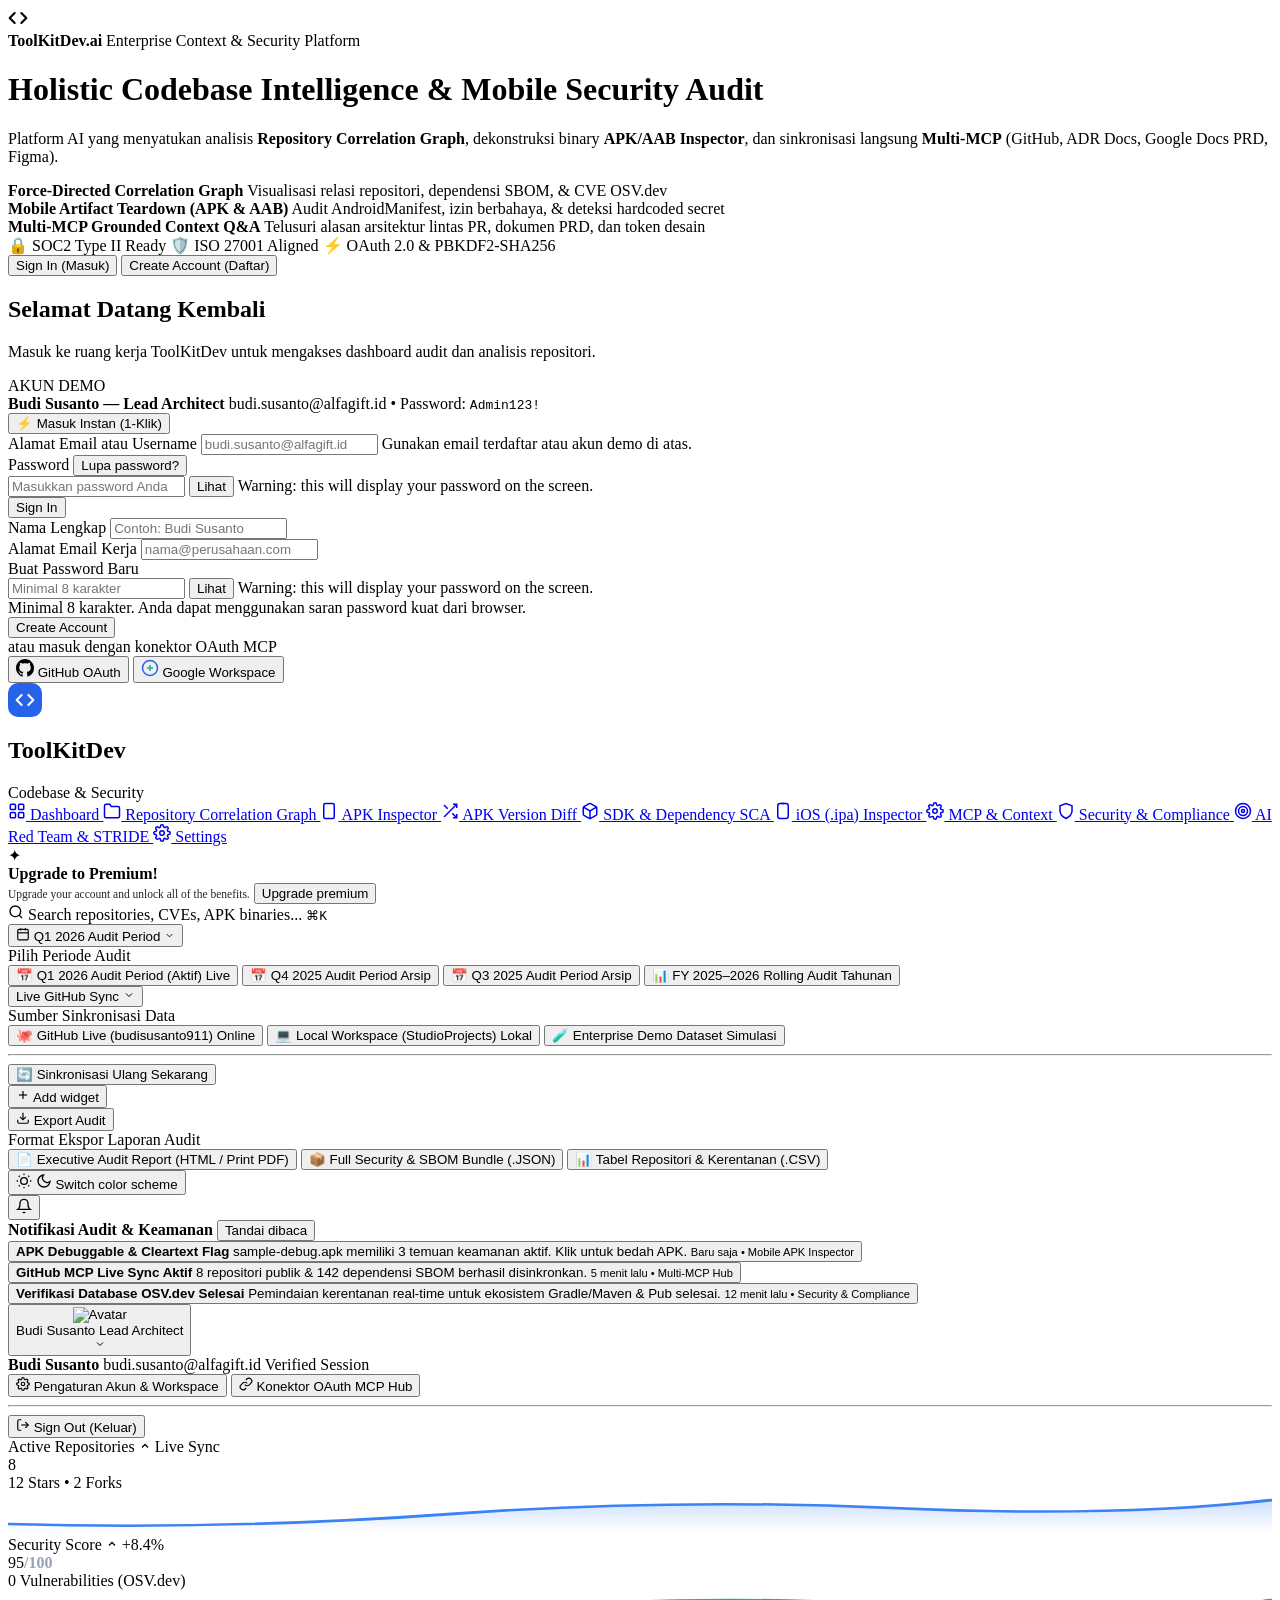
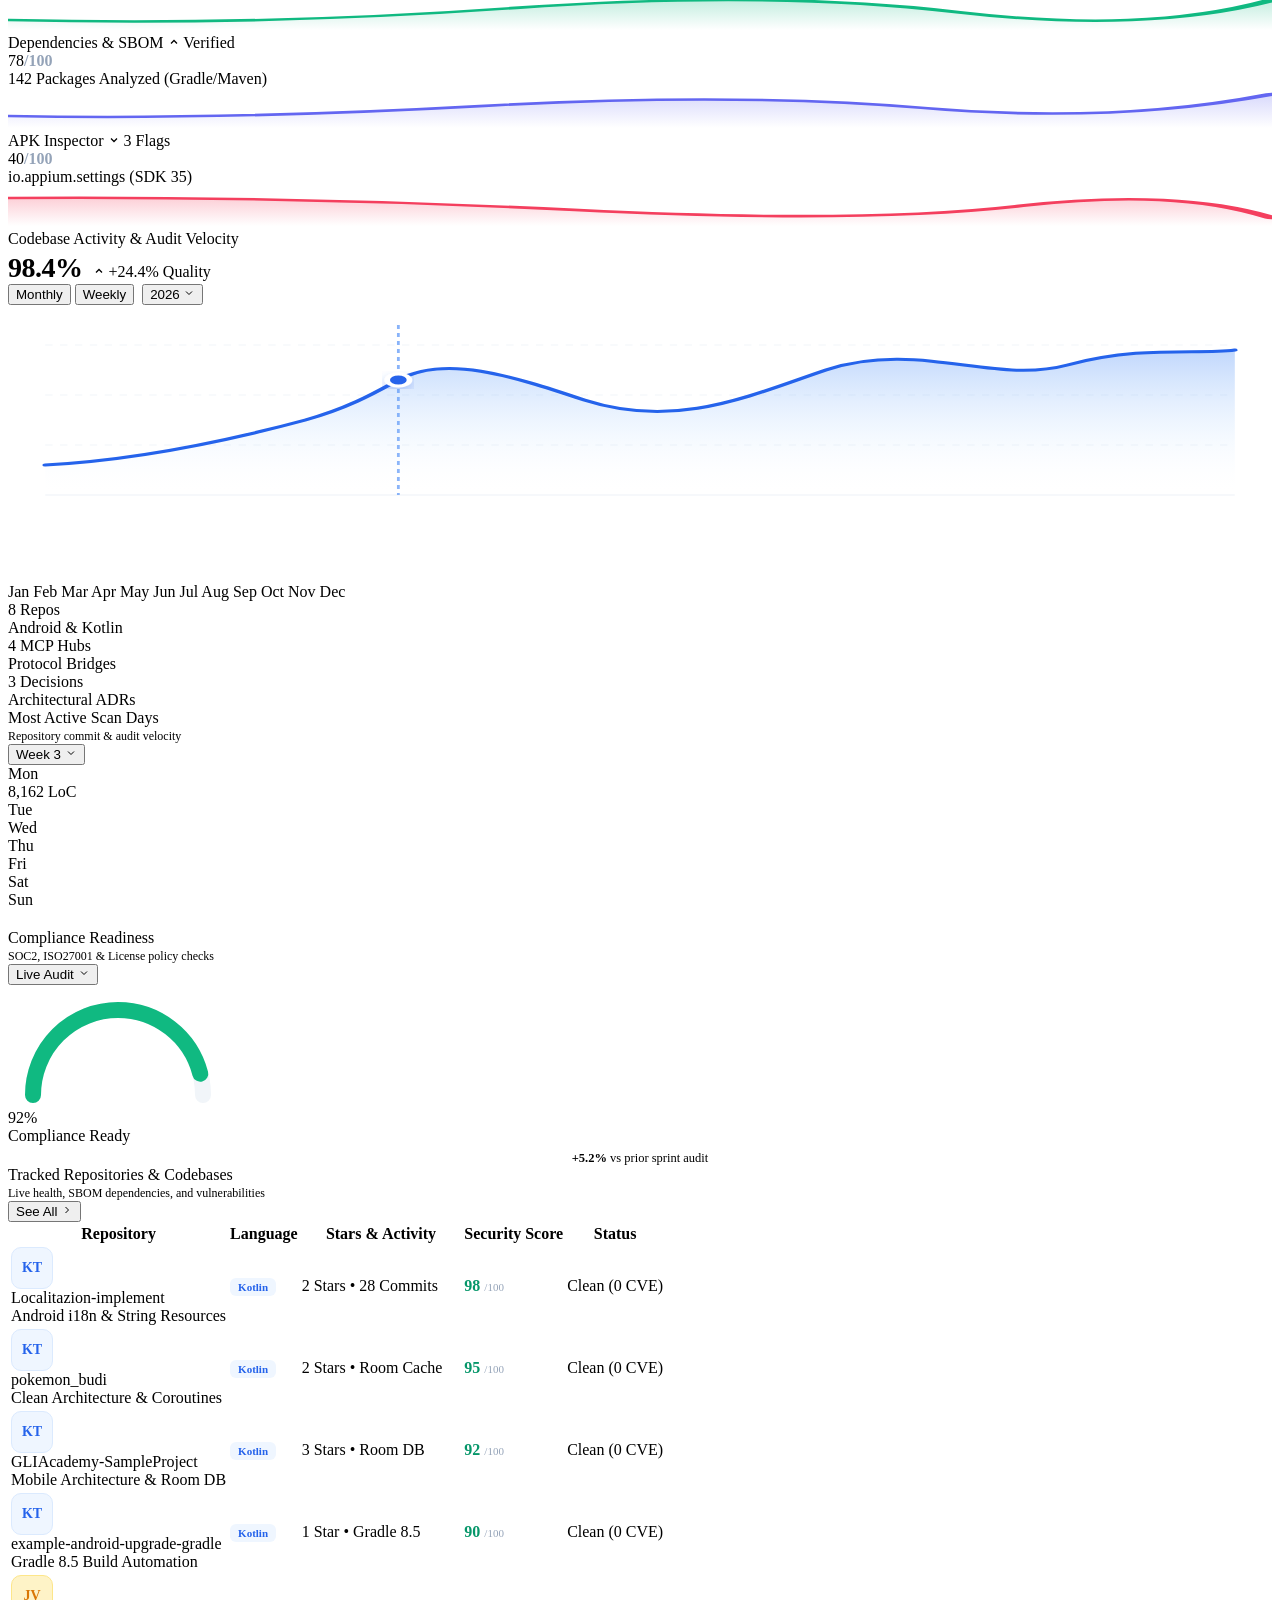
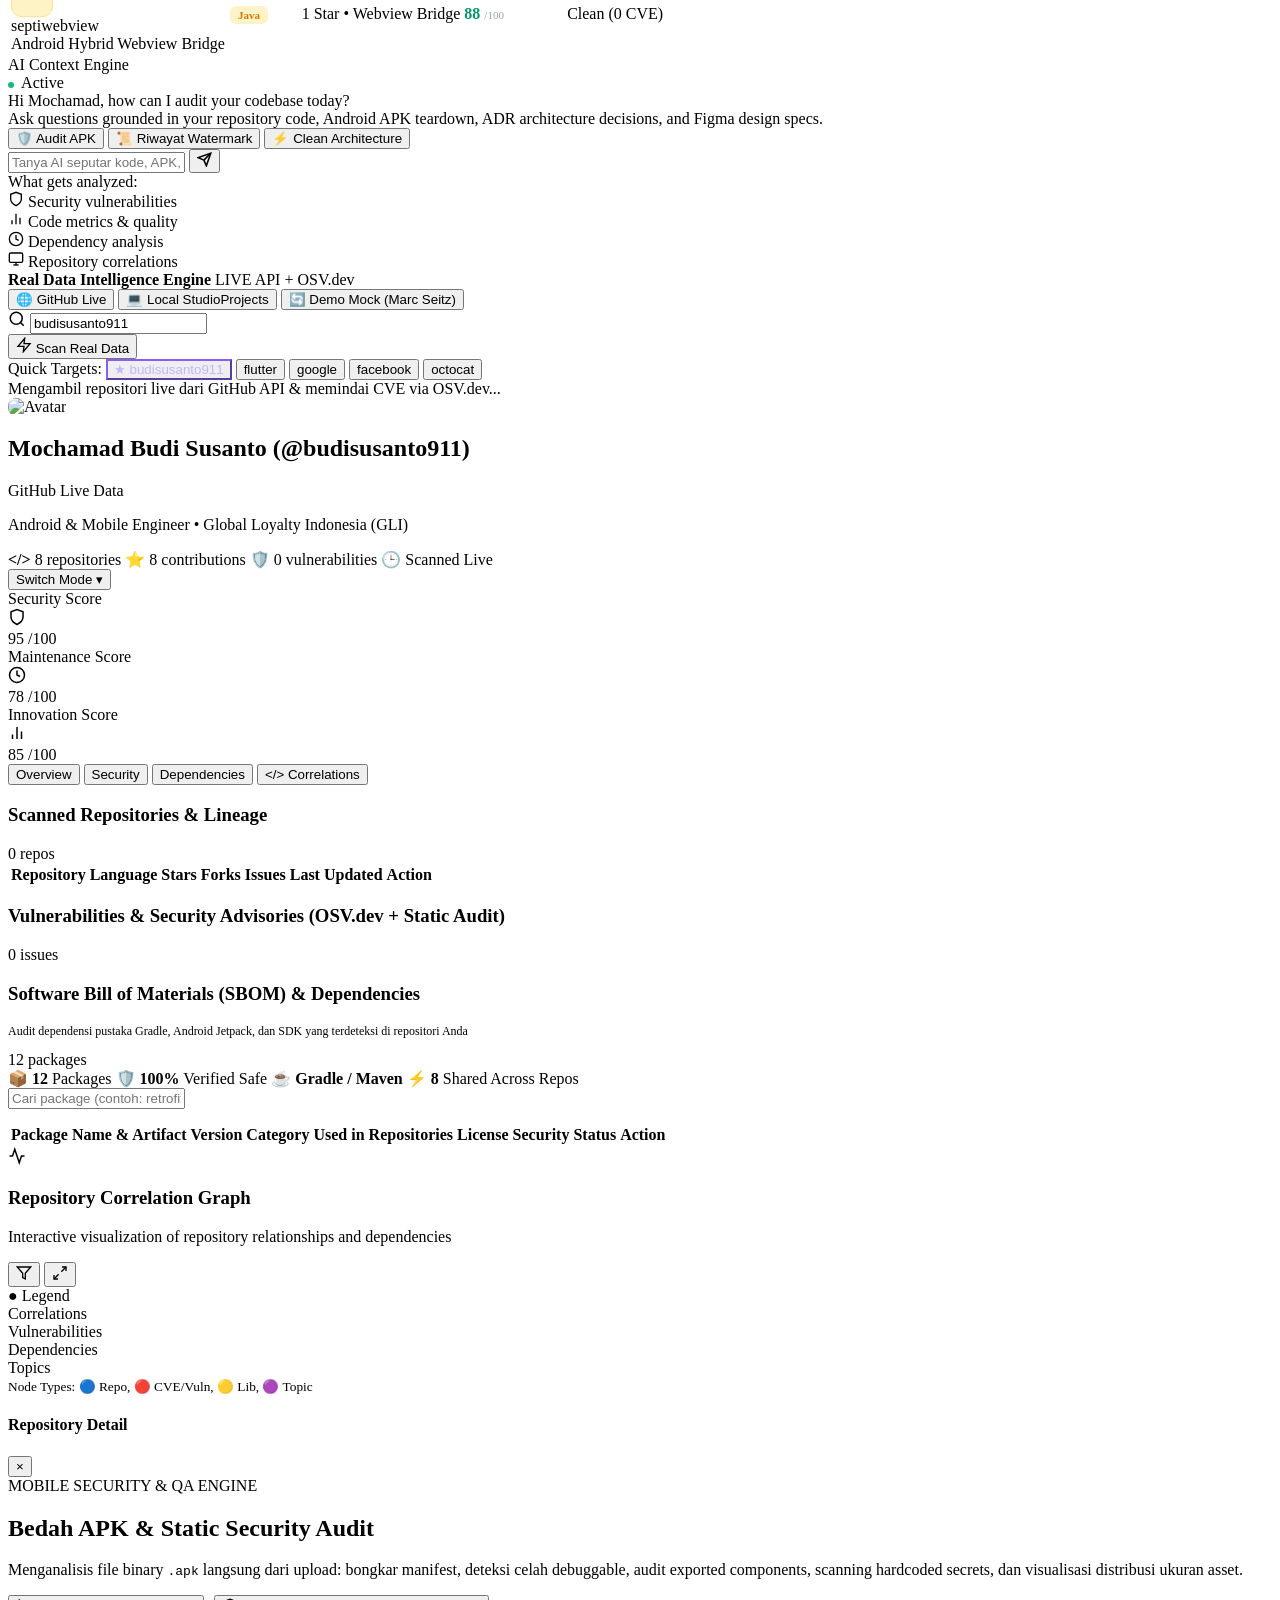
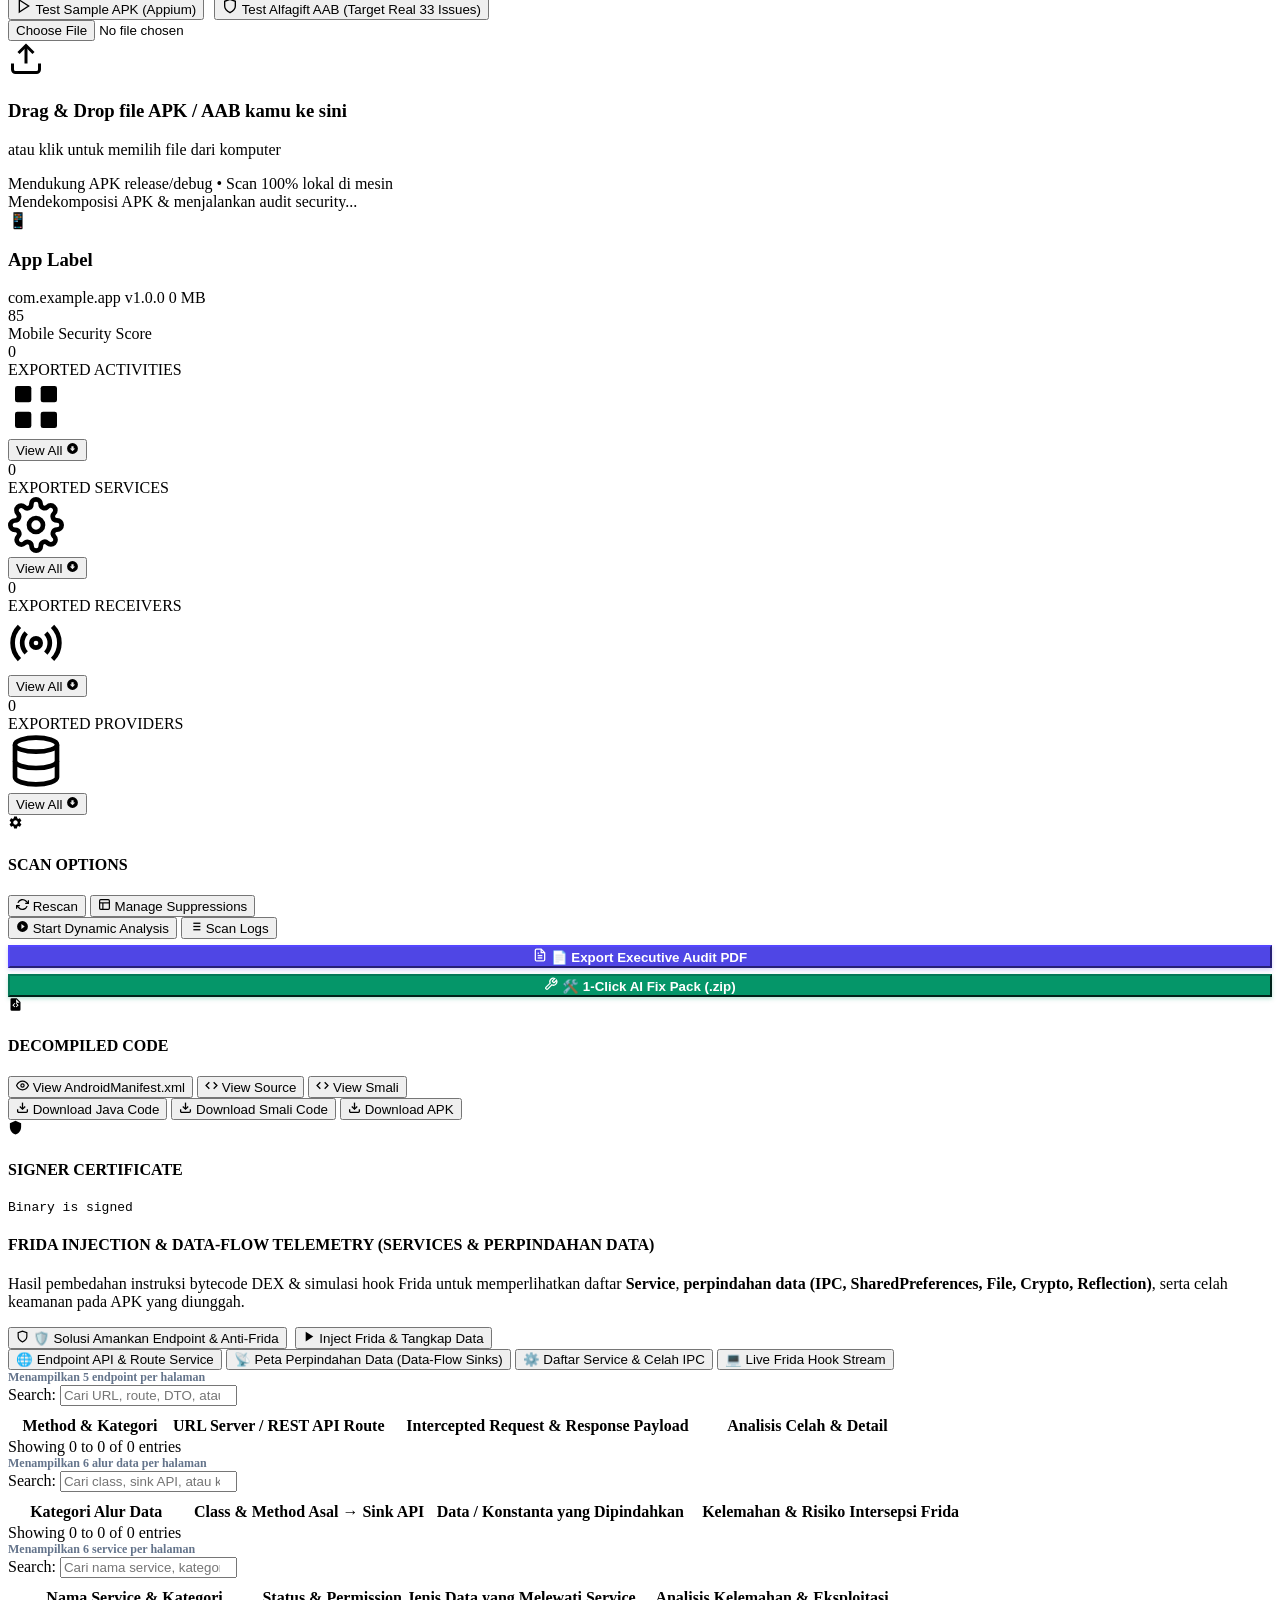
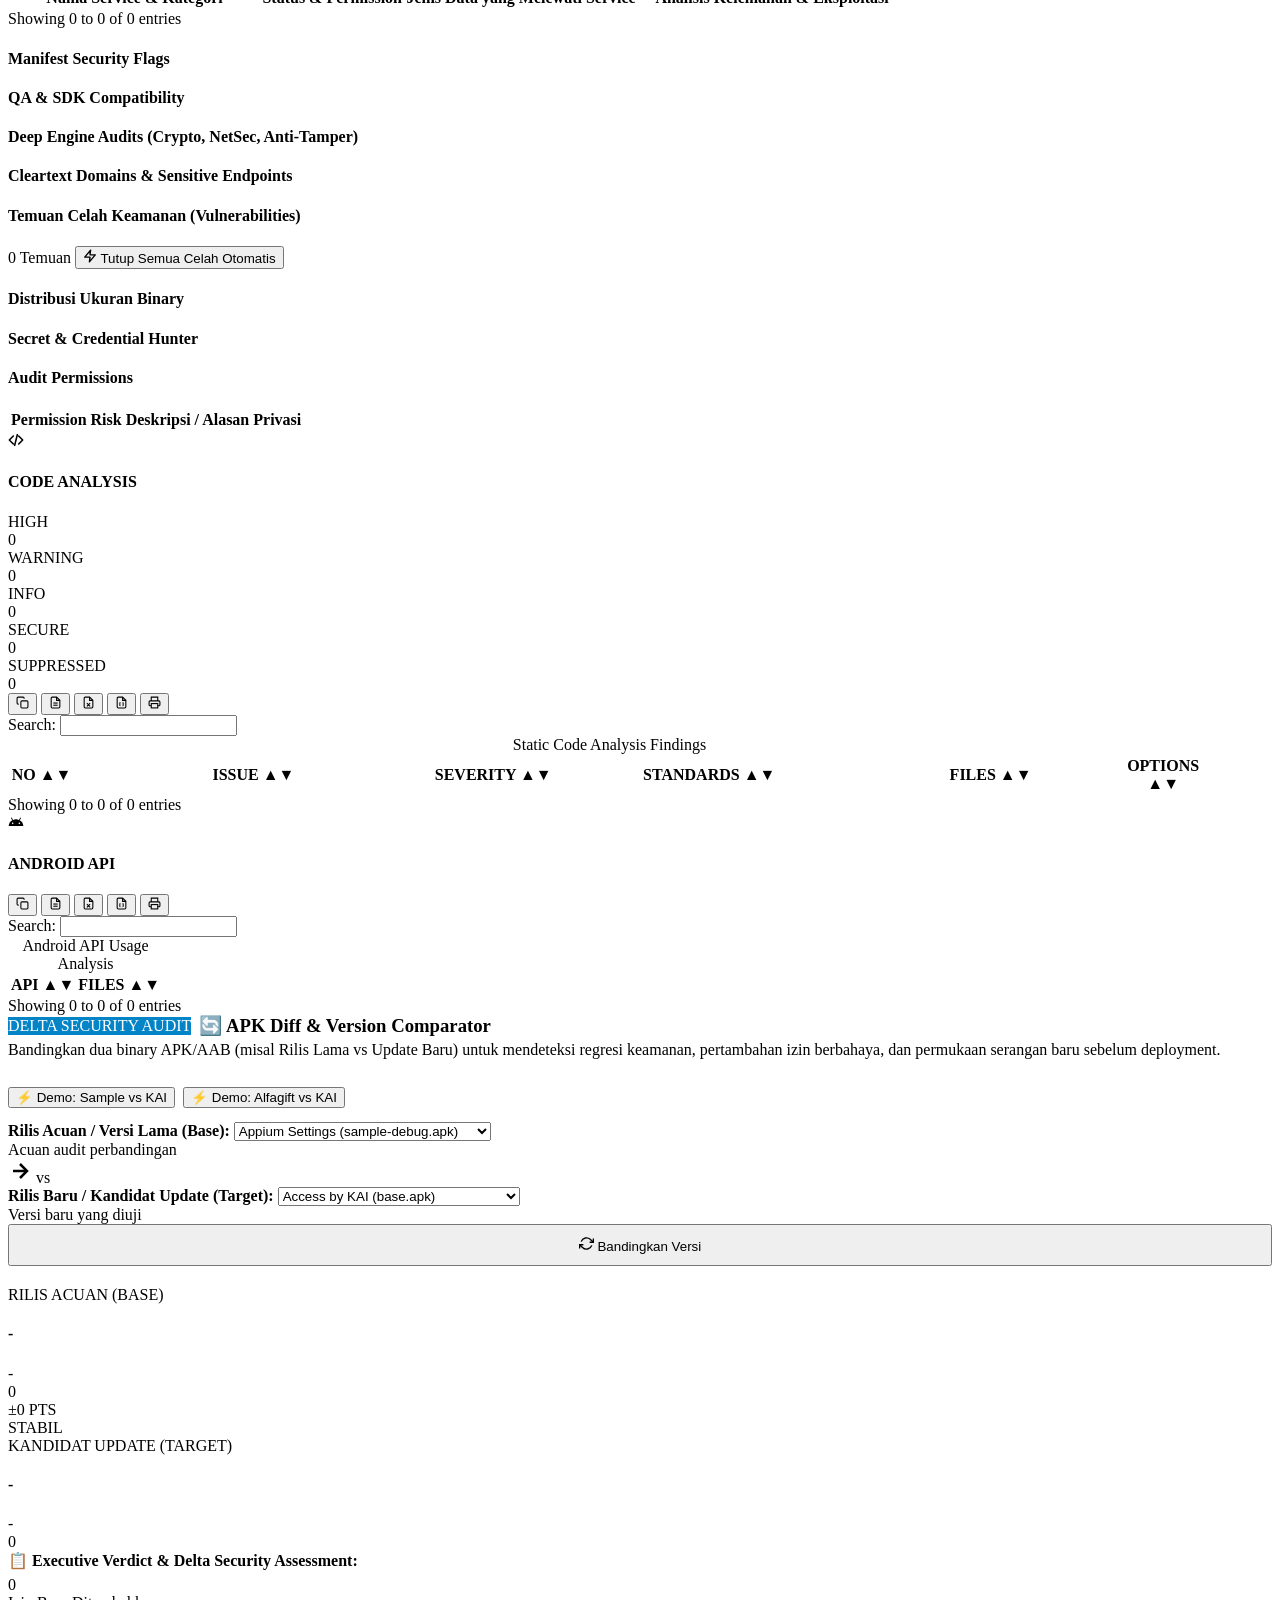
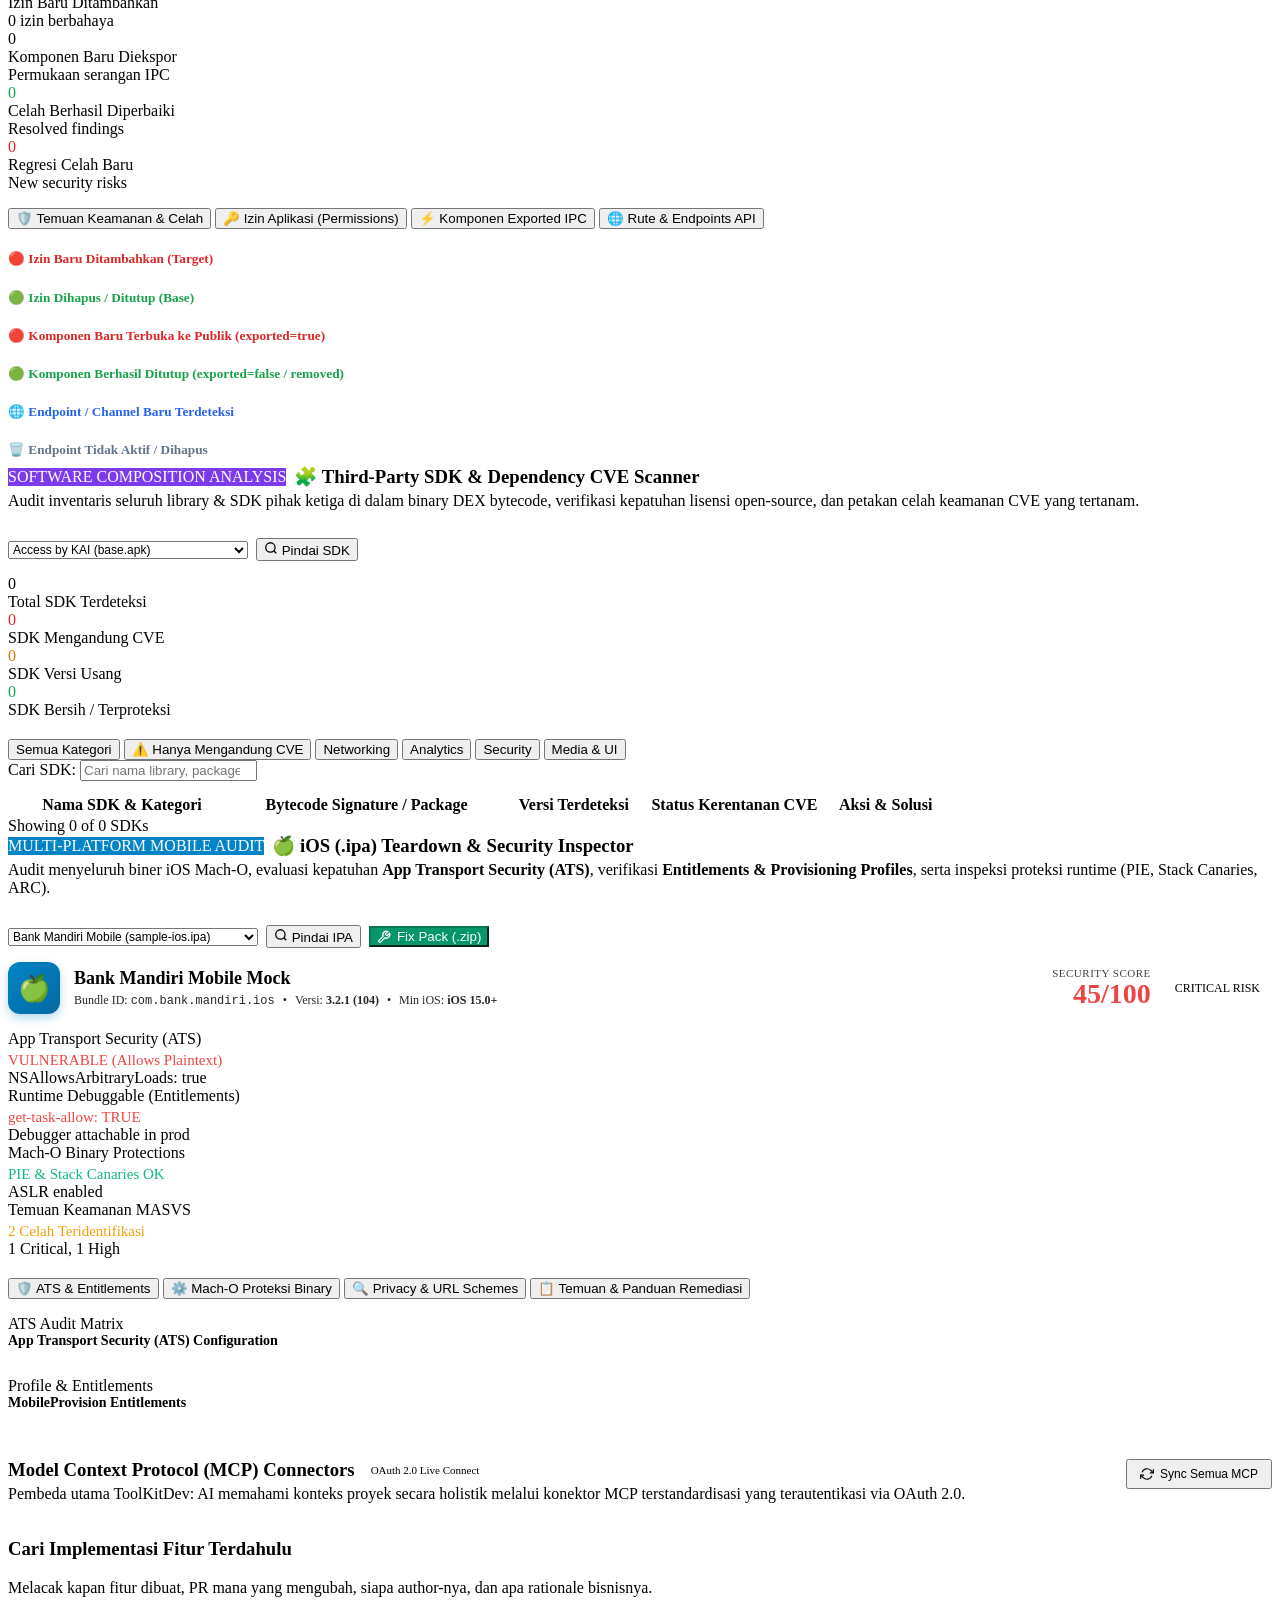
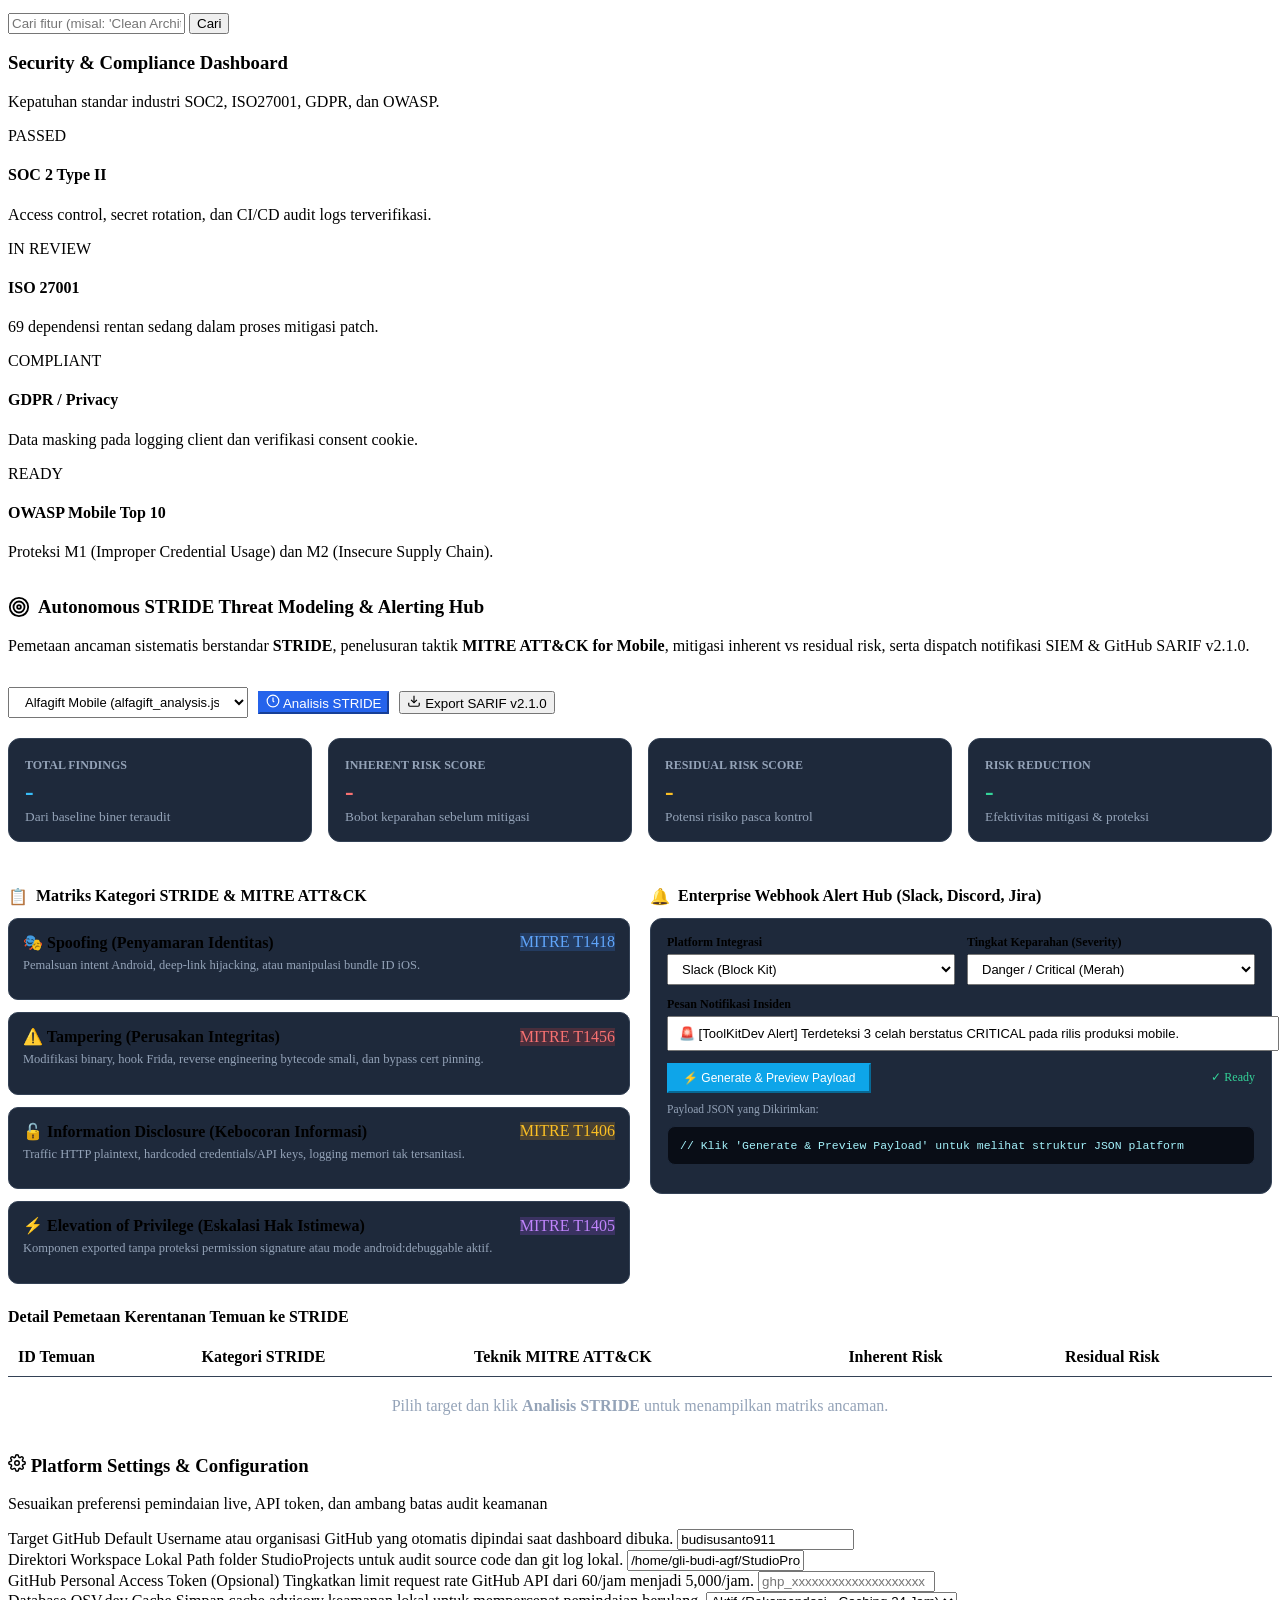
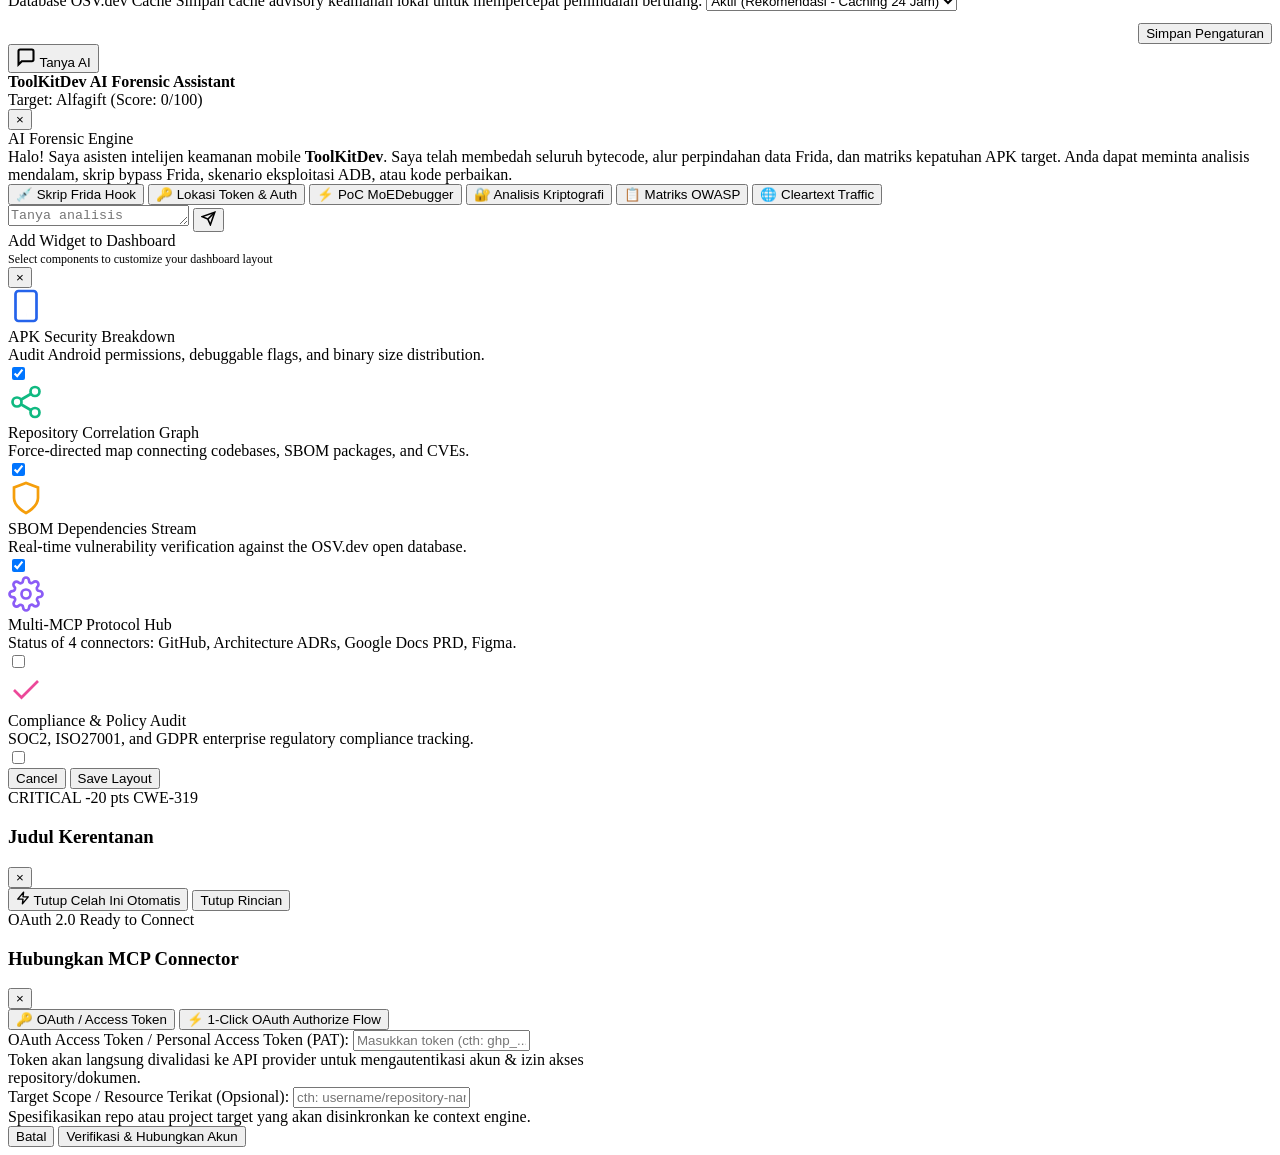
==== commit 363918e7: "feat(patcher): add automated APK patcher with RuntimeGuard and fix high-register smali hook" ====
--- a/public/index.html
+++ b/public/index.html
@@ -10,7 +10,7 @@
     } catch (_) {}
   </script>
   <title>ToolKitDev.ai — AI-Powered Context & Security Analysis</title>
-  <link rel="stylesheet" href="/style.css?v=7.0">
+  <link rel="stylesheet" href="/style.css?v=7.1">
   <link rel="preconnect" href="https://fonts.googleapis.com">
   <link rel="preconnect" href="https://fonts.gstatic.com" crossorigin>
   <link href="https://fonts.googleapis.com/css2?family=Inter:wght@300;400;500;600;700;800&family=JetBrains+Mono:wght@400;500;600&display=swap" rel="stylesheet">
@@ -1733,8 +1733,15 @@
             <div class="card">
               <div class="findings-header">
                 <h4 class="card-title">Temuan Celah Keamanan (Vulnerabilities)</h4>
-                <span class="badge badge-danger" id="apkVulnCount">0 Temuan</span>
-              </div>
+                <div class="findings-header-actions">
+                  <span class="badge badge-danger" id="apkVulnCount">0 Temuan</span>
+                  <button type="button" class="btn-autofix-all hidden" id="btnAutoFixAllVulns" title="Otomatis patch APK untuk menutup seluruh celah keamanan yang didukung">
+                    <svg width="14" height="14" viewBox="0 0 24 24" fill="none" stroke="currentColor" stroke-width="2.4" stroke-linecap="round" stroke-linejoin="round"><polygon points="13 2 3 14 12 14 11 22 21 10 12 10 13 2"></polygon></svg>
+                    Tutup Semua Celah Otomatis
+                  </button>
+                </div>
+              </div>
+              <div class="autofix-banner hidden" id="apkAutoPatchBanner"></div>
               <div class="findings-list" id="apkFindingsList">
                 <!-- Dynamic findings -->
               </div>
@@ -2842,6 +2849,10 @@
       </div>
 
       <div class="apk-modal-footer">
+        <button type="button" class="btn-autofix-all hidden" id="btnModalAutoFixVuln">
+          <svg width="14" height="14" viewBox="0 0 24 24" fill="none" stroke="currentColor" stroke-width="2.4" stroke-linecap="round" stroke-linejoin="round"><polygon points="13 2 3 14 12 14 11 22 21 10 12 10 13 2"></polygon></svg>
+          Tutup Celah Ini Otomatis
+        </button>
         <button class="btn btn-primary" id="btnOkFindingModal">Tutup Rincian</button>
       </div>
     </div>
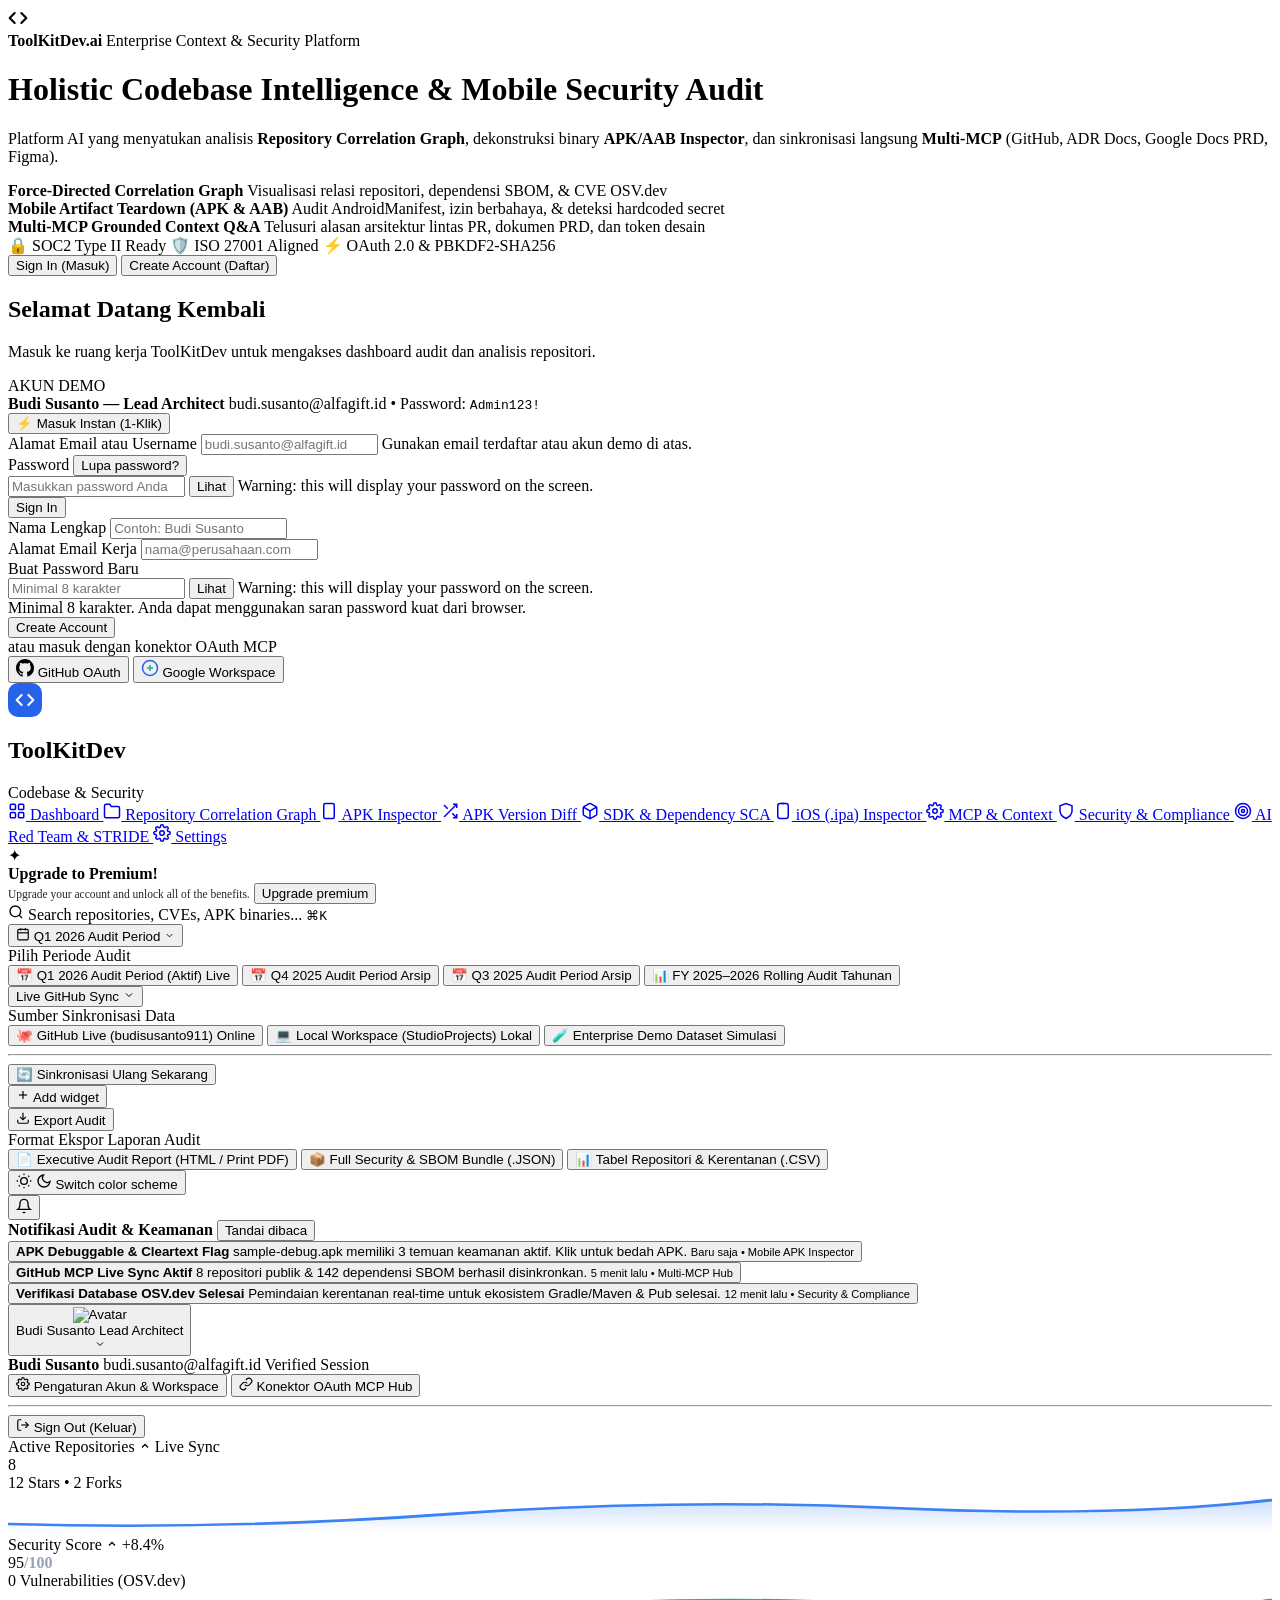
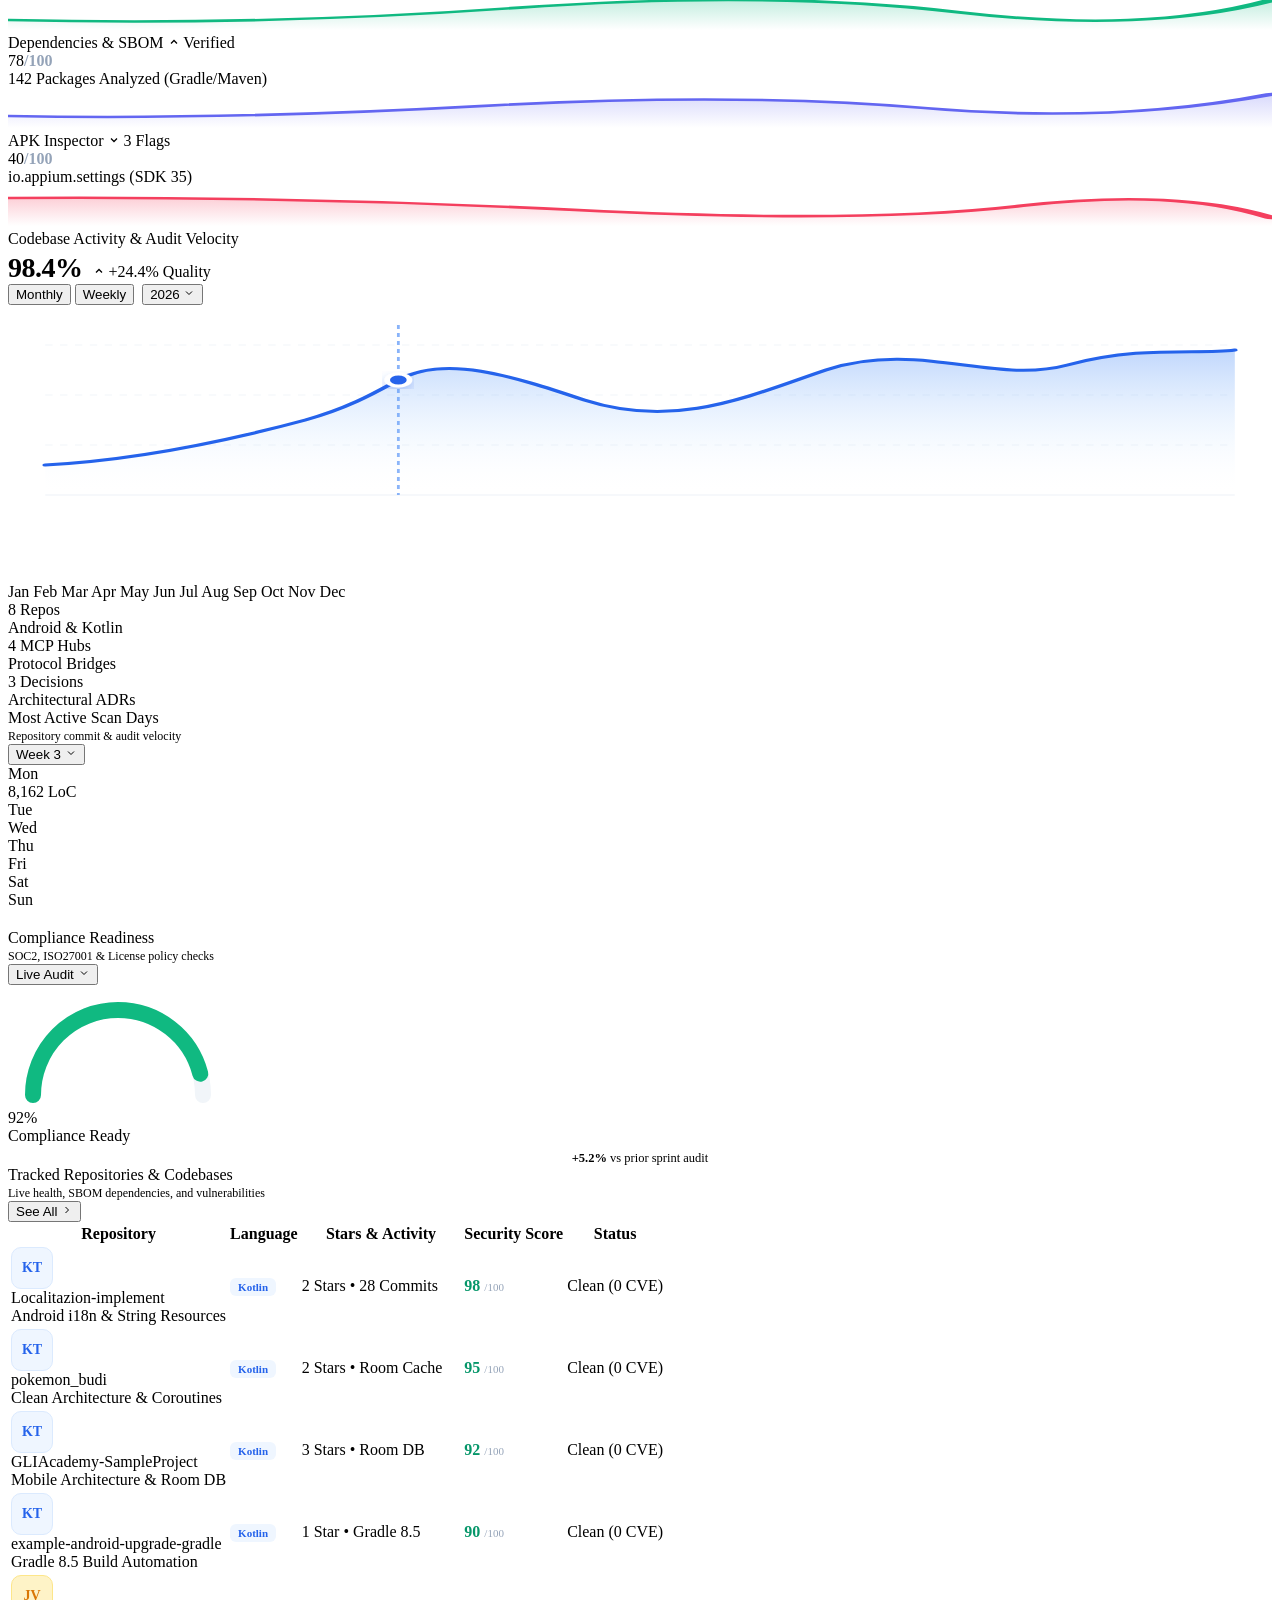
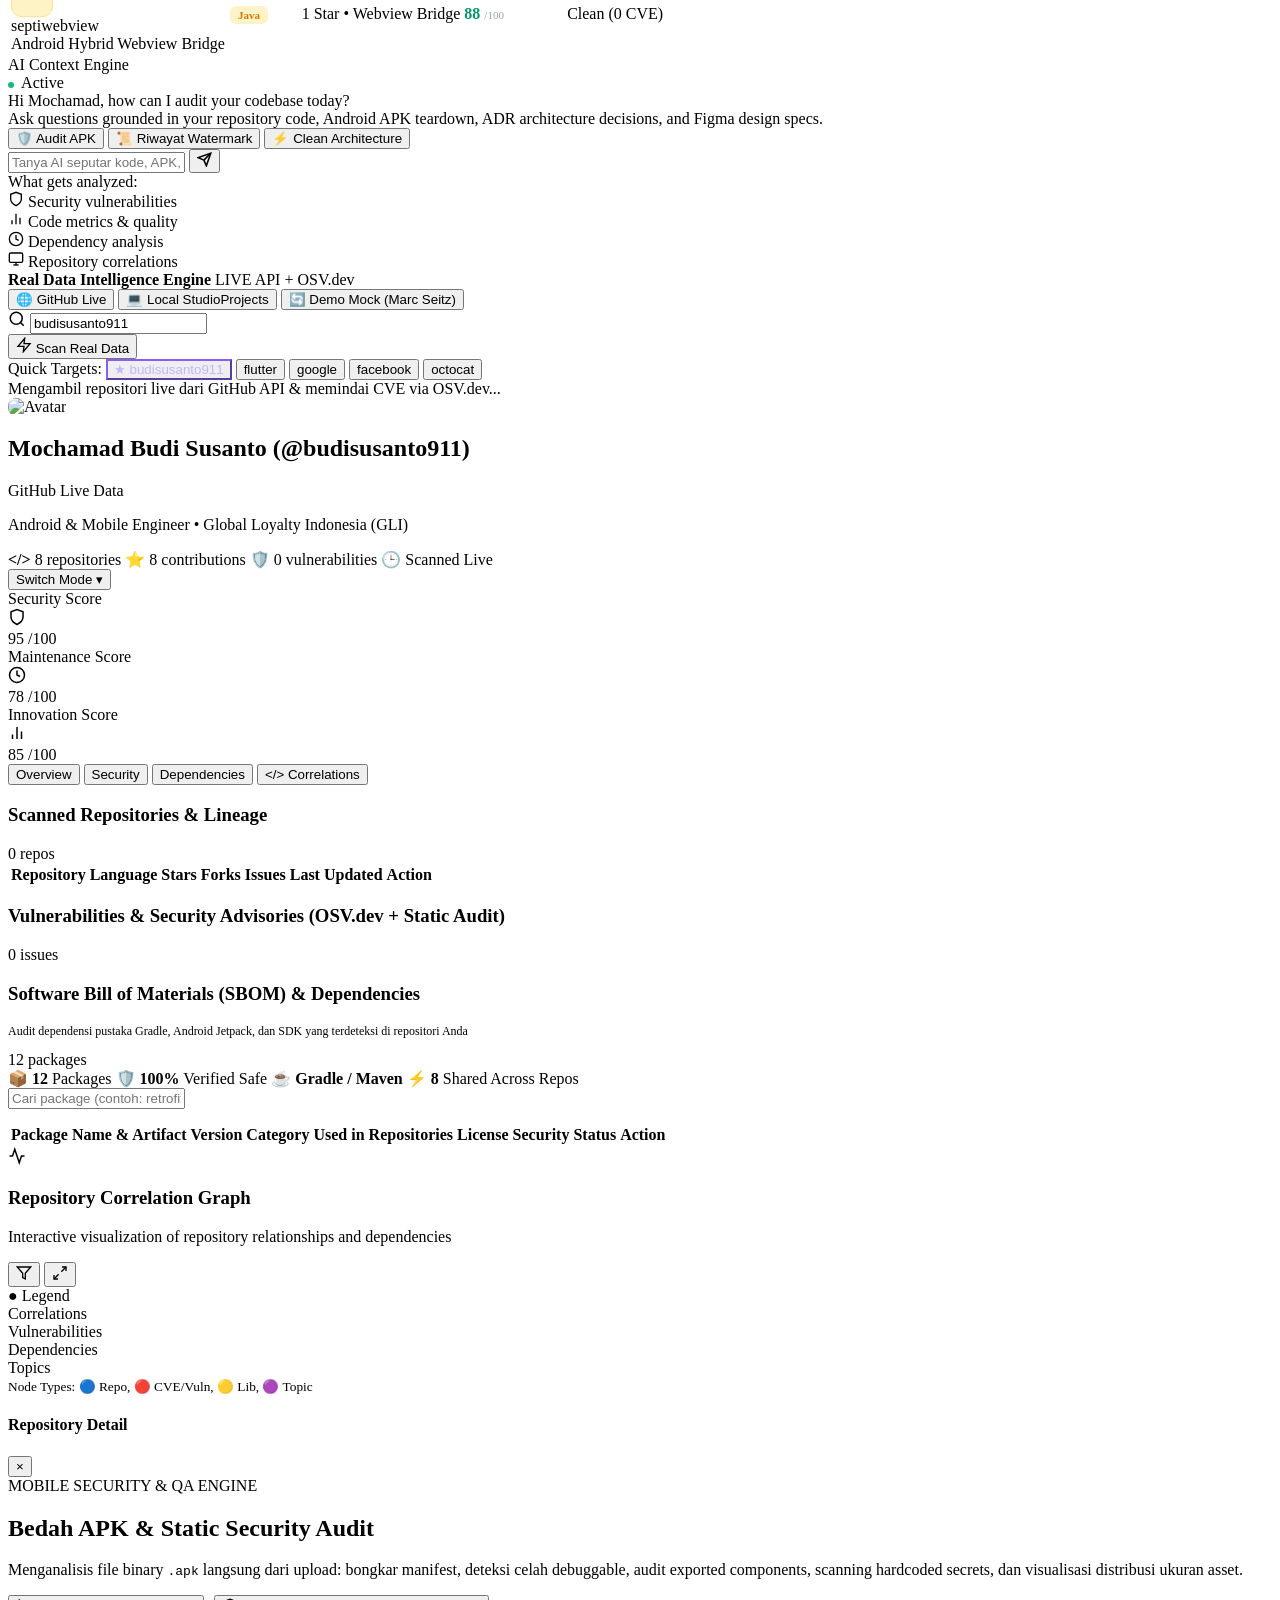
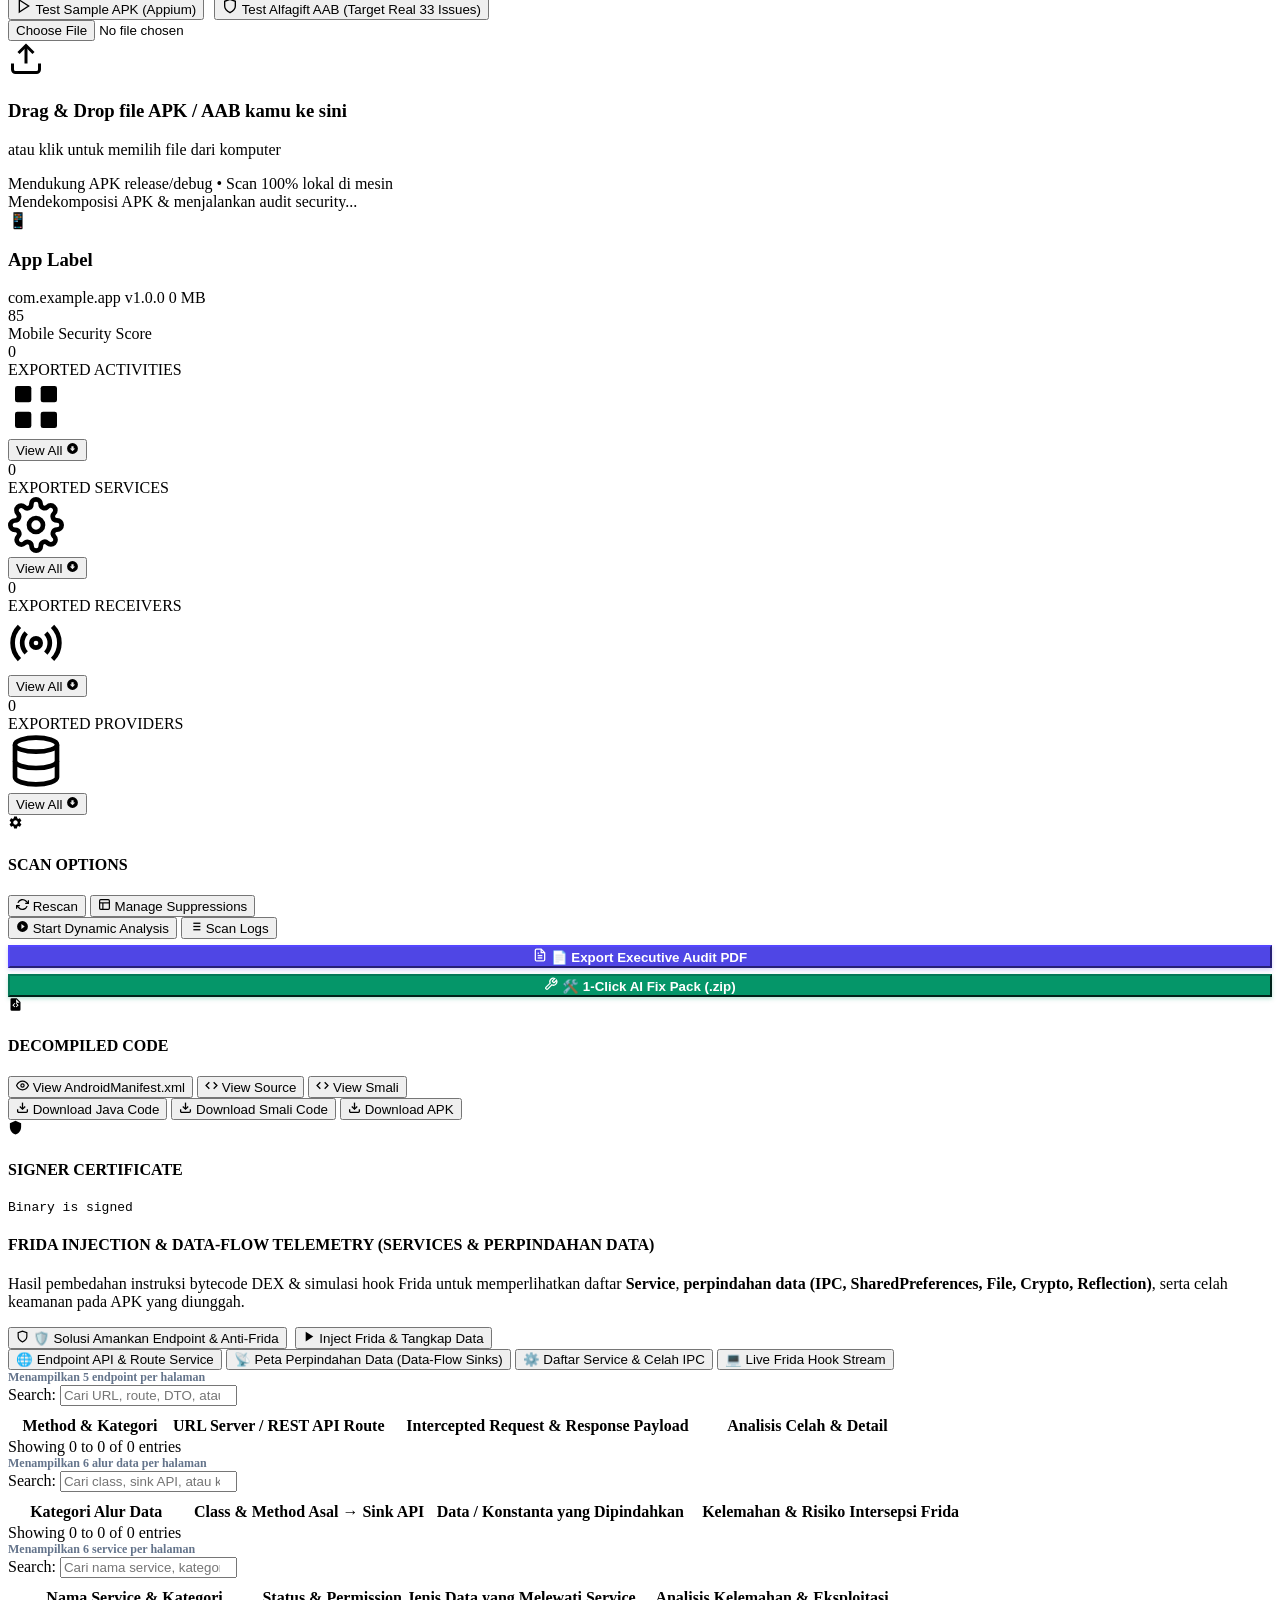
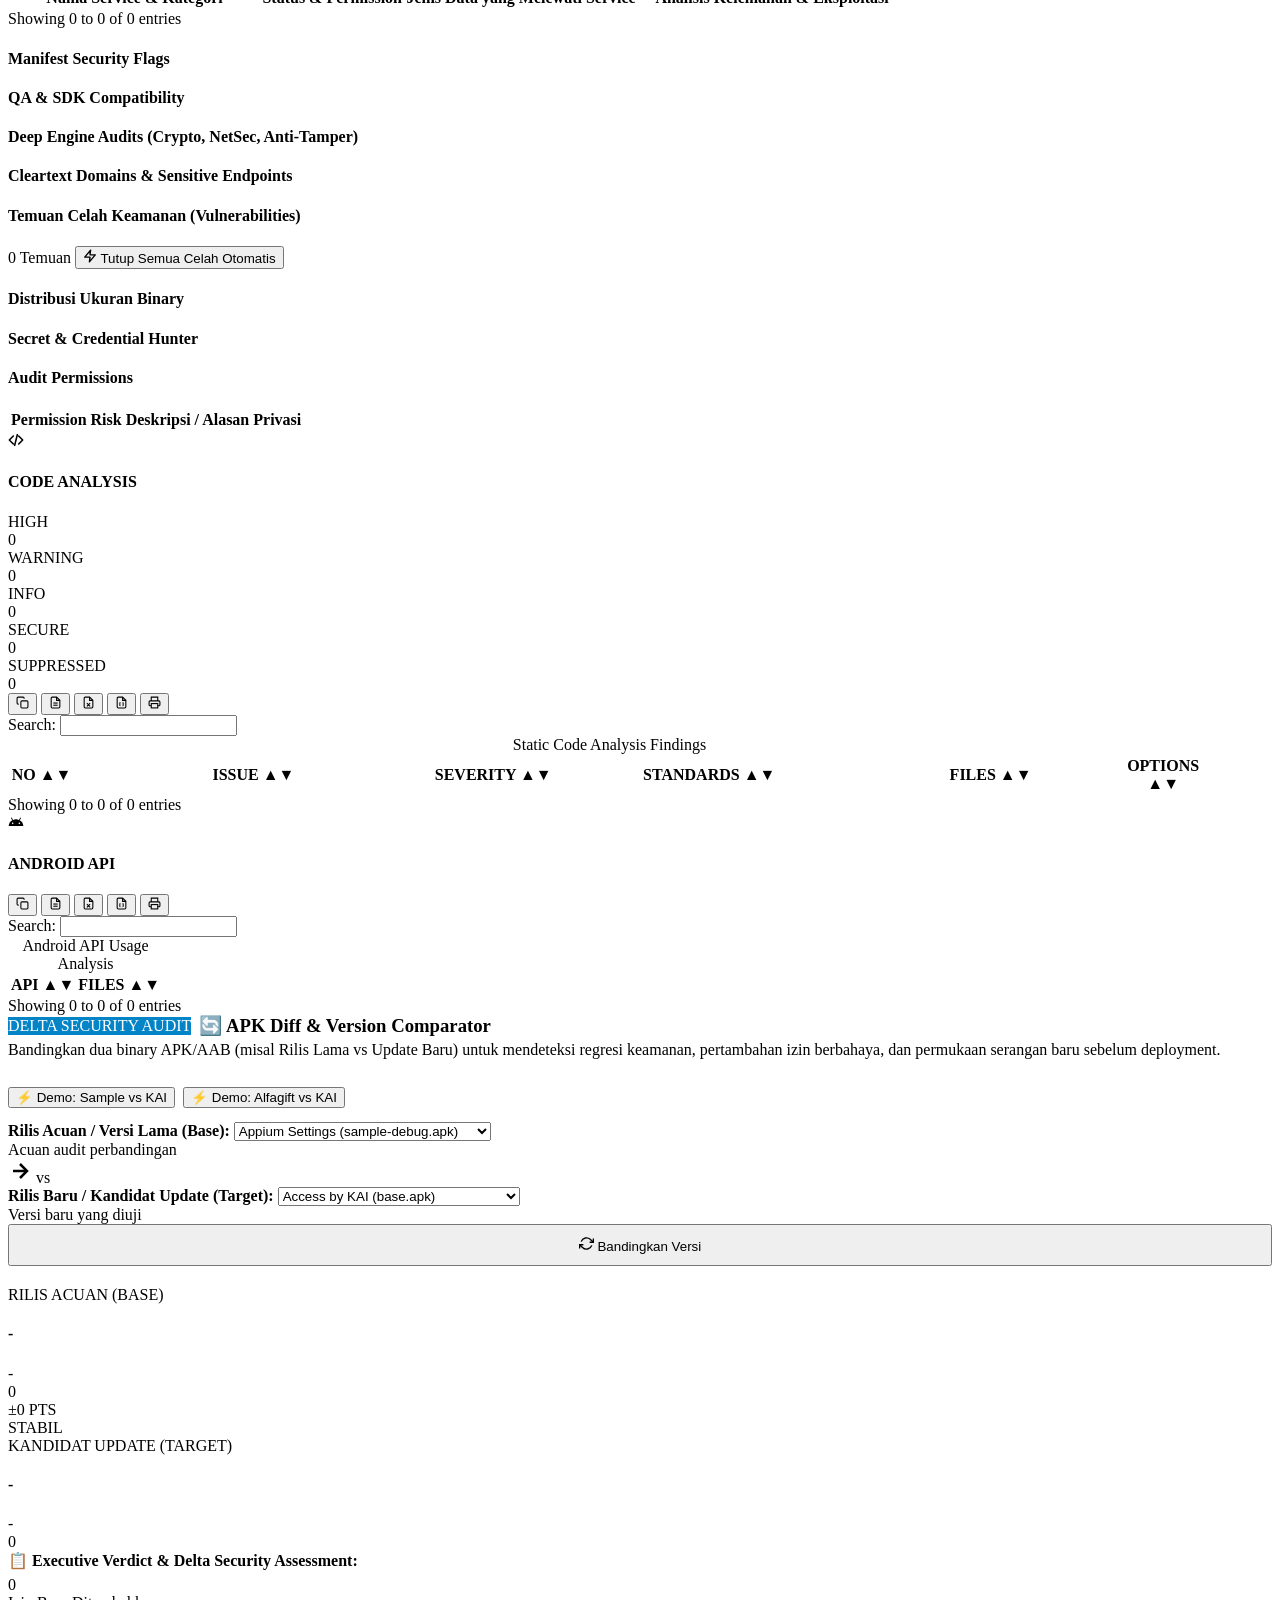
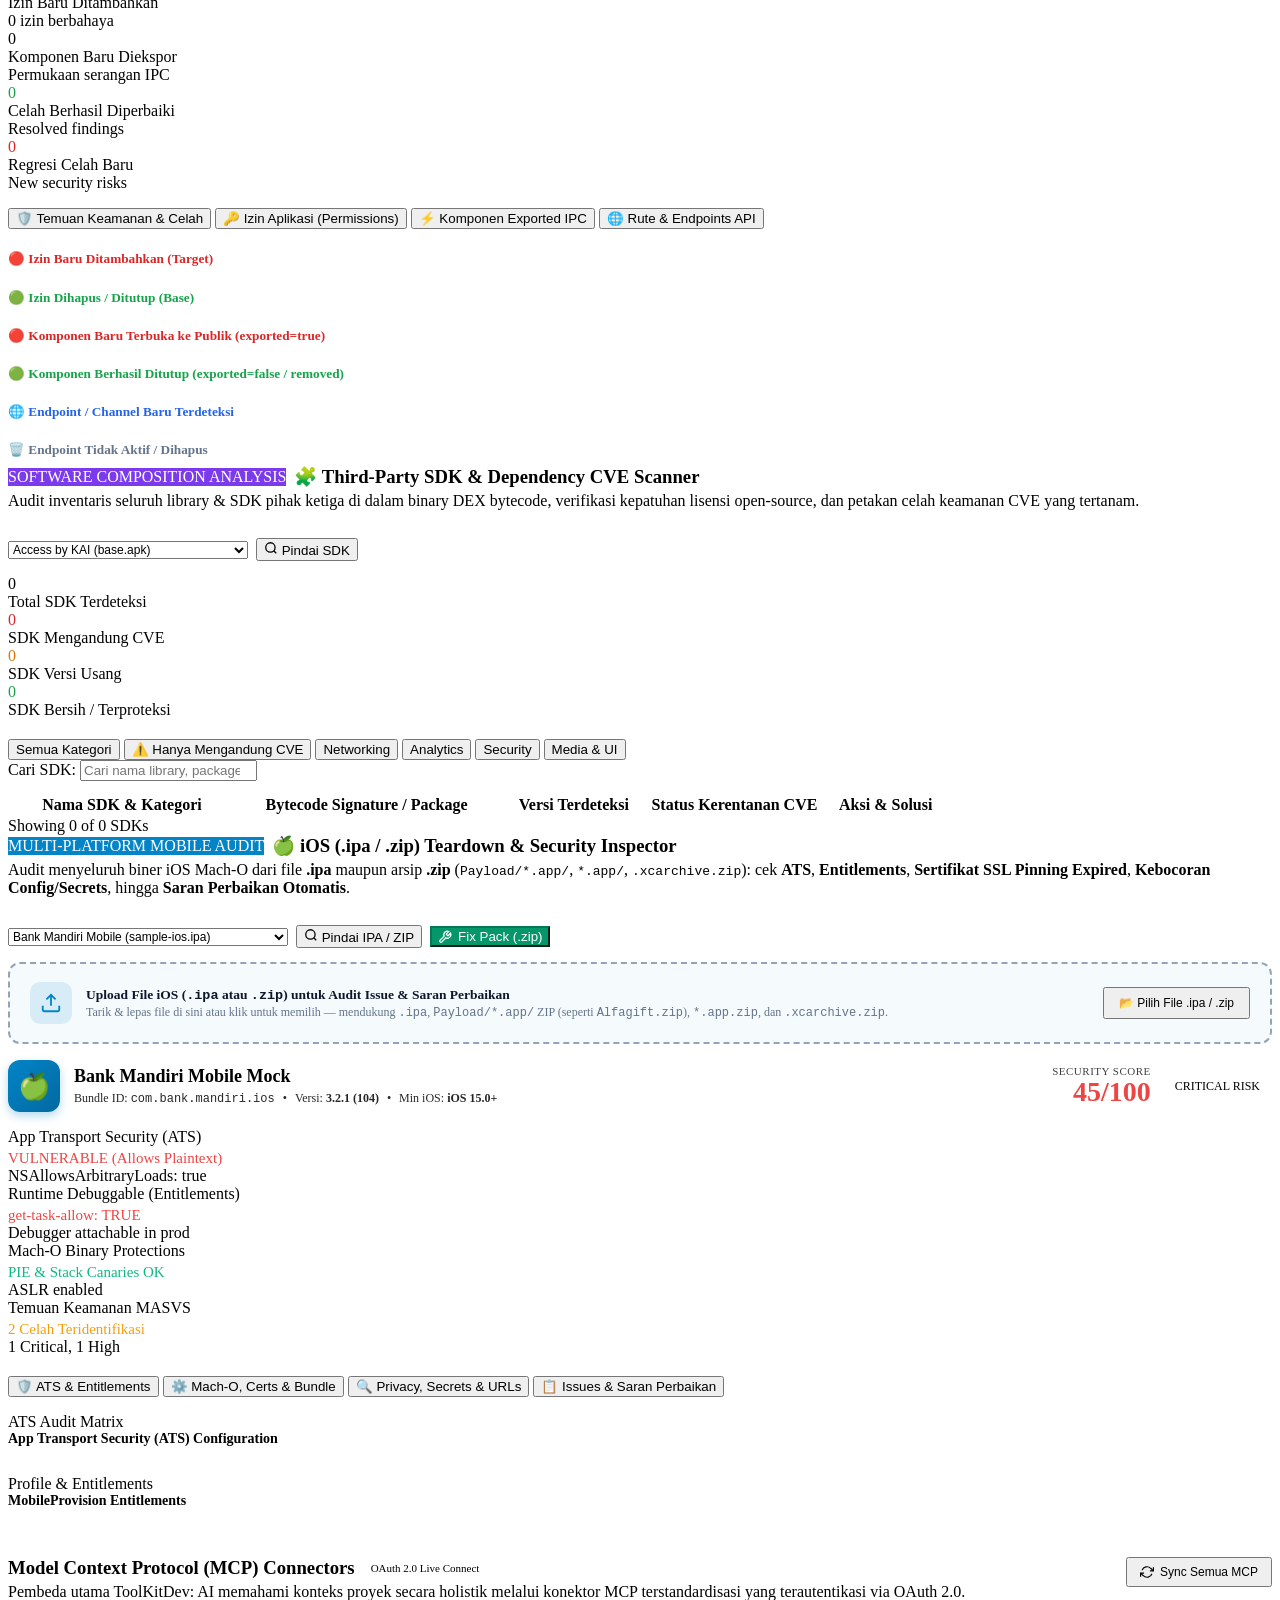
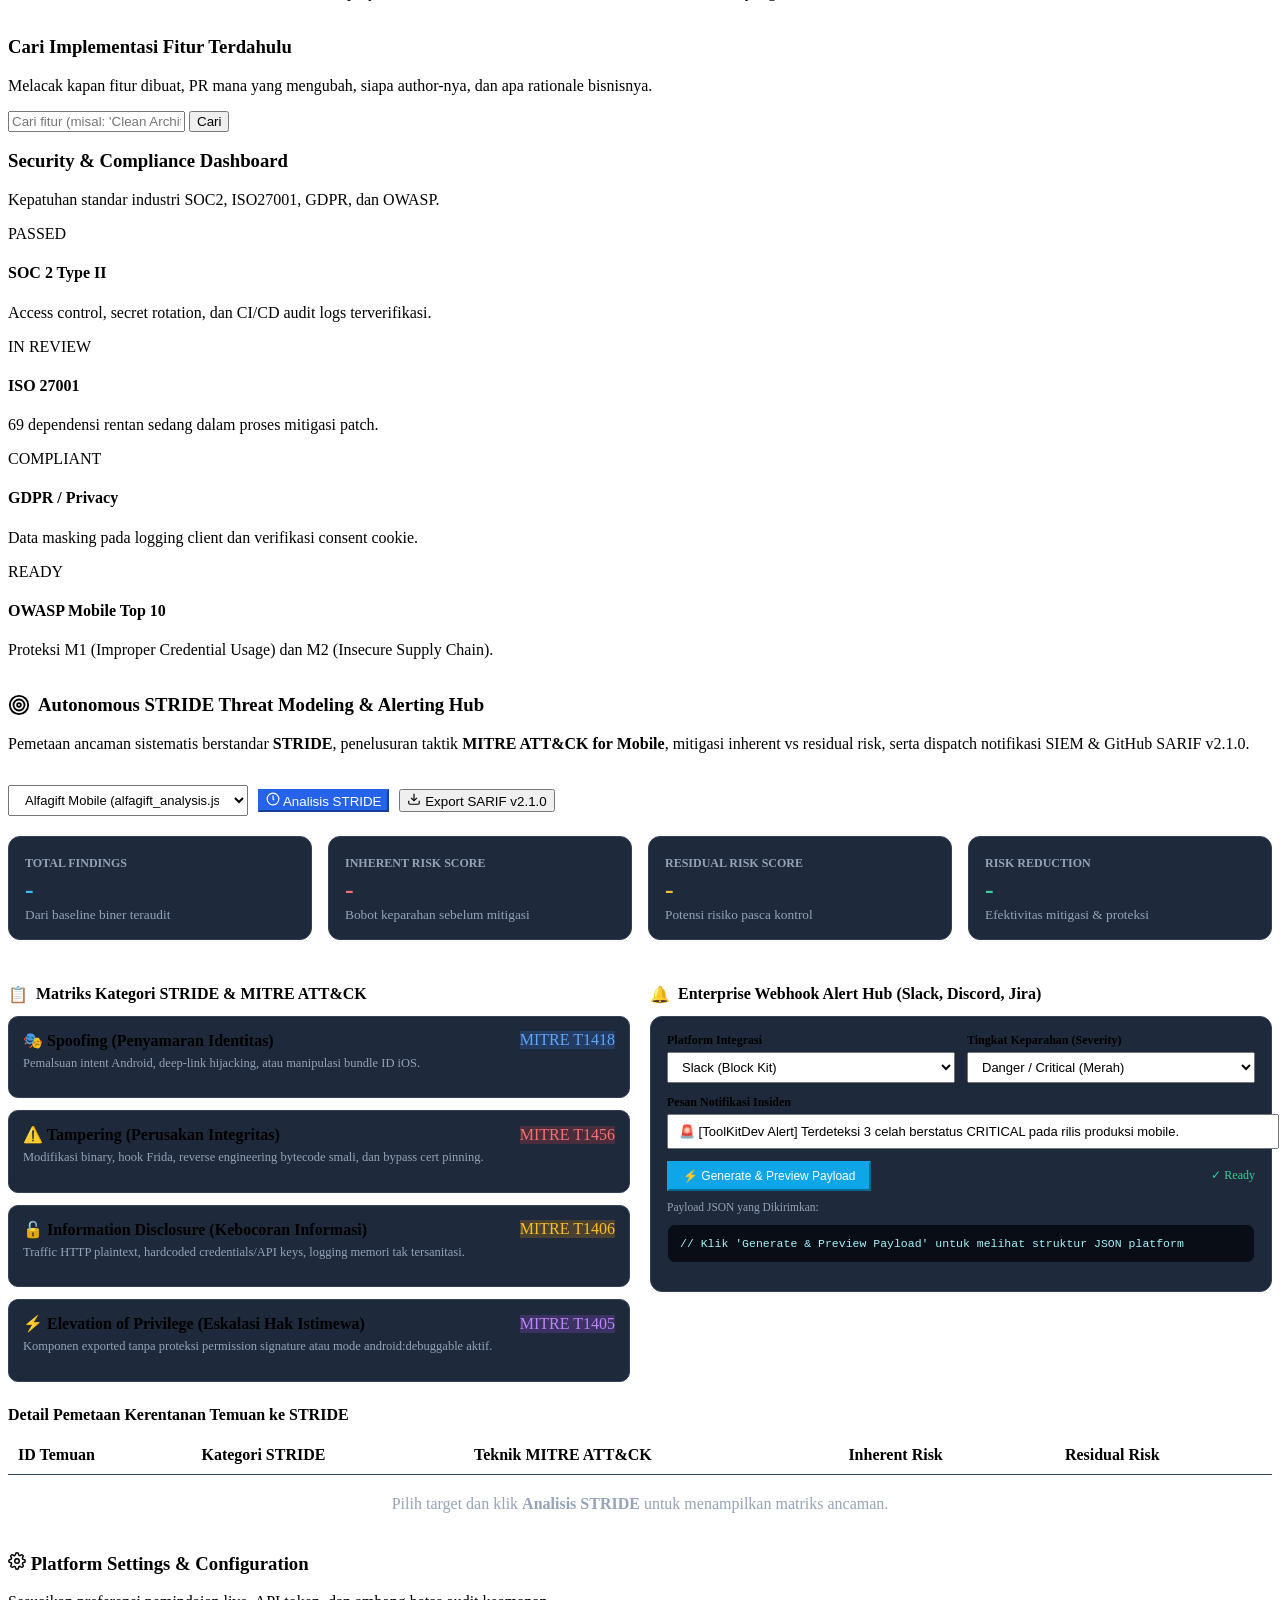
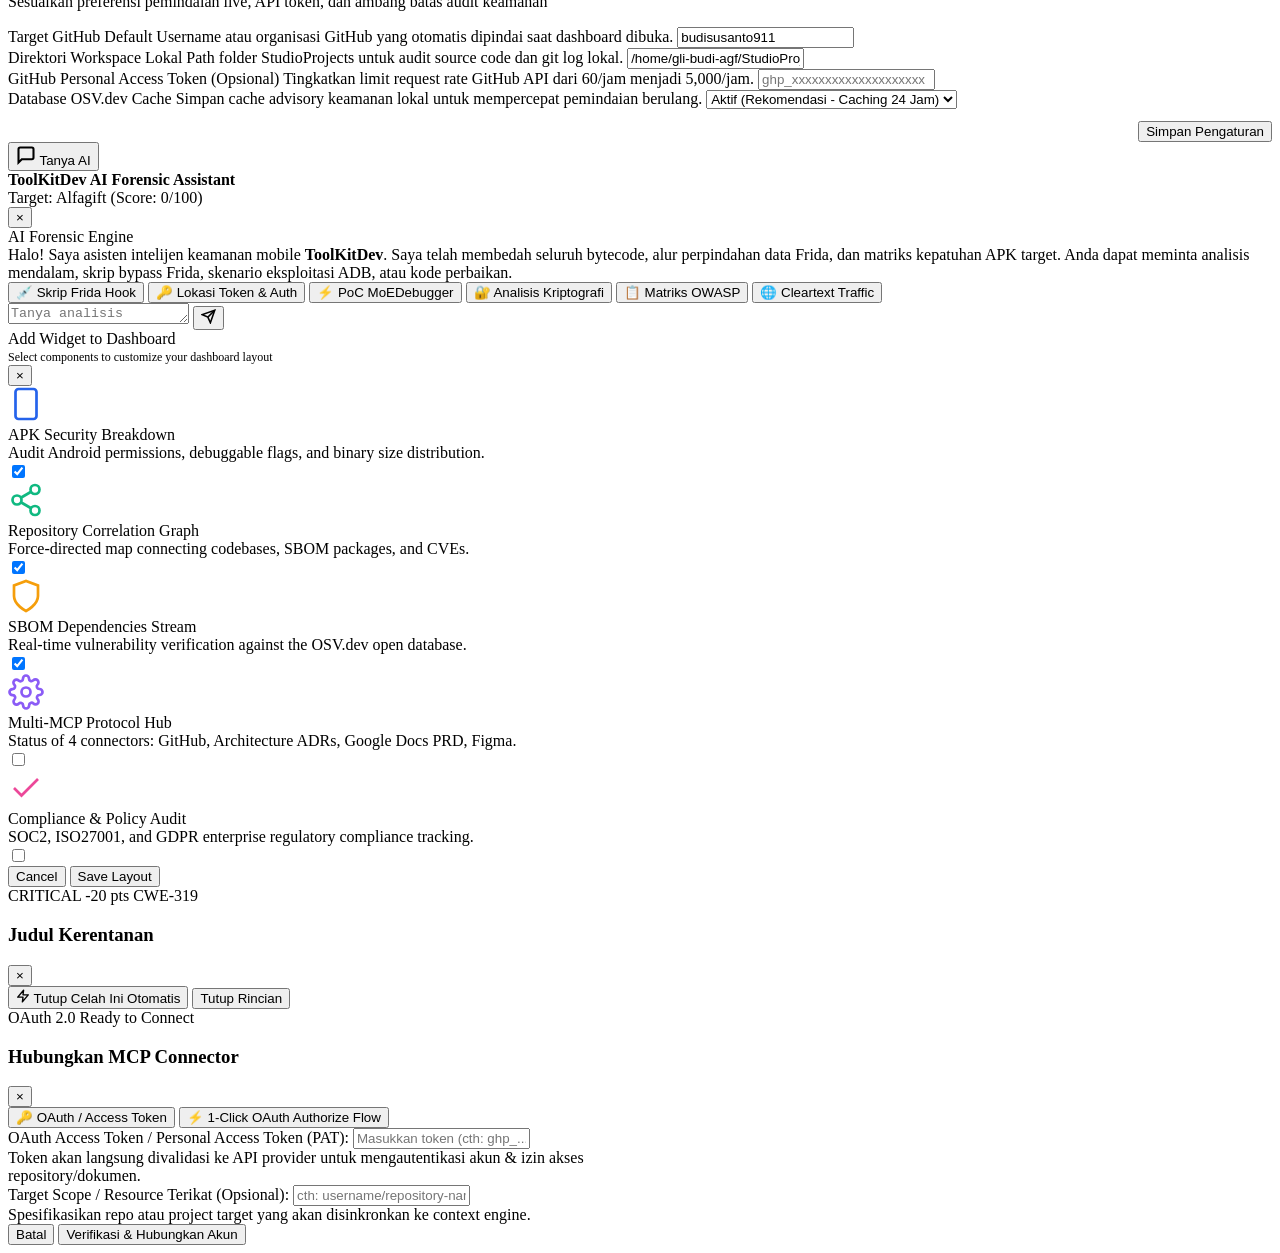
==== commit 77f75c6e: "feat(ios): add ZIP/IPA upload, deep pentest security checks, and fix global showToast" ====
--- a/public/index.html
+++ b/public/index.html
@@ -2224,26 +2224,26 @@
           </div>
         </section>
 
-        <!-- View: iOS (.ipa) Teardown & Security Inspector -->
+        <!-- View: iOS (.ipa / .zip) Teardown & Security Inspector -->
         <section id="view-ios-inspector" class="tab-view">
           <div class="card" style="margin-bottom:20px;">
             <div style="display:flex; justify-content:space-between; align-items:flex-start; margin-bottom:14px; flex-wrap:wrap; gap:12px;">
               <div>
                 <div style="display:flex; align-items:center; gap:8px;">
                   <span class="mobsf-dialog-badge" style="background:#0284c7; color:#fff;">MULTI-PLATFORM MOBILE AUDIT</span>
-                  <h3 class="card-title" style="margin:0;">🍏 iOS (.ipa) Teardown &amp; Security Inspector</h3>
+                  <h3 class="card-title" style="margin:0;">🍏 iOS (.ipa / .zip) Teardown &amp; Security Inspector</h3>
                 </div>
                 <p class="section-desc" style="margin-top:4px;">
-                  Audit menyeluruh biner iOS Mach-O, evaluasi kepatuhan <strong>App Transport Security (ATS)</strong>, verifikasi <strong>Entitlements &amp; Provisioning Profiles</strong>, serta inspeksi proteksi runtime (PIE, Stack Canaries, ARC).
+                  Audit menyeluruh biner iOS Mach-O dari file <strong>.ipa</strong> maupun arsip <strong>.zip</strong> (<code>Payload/*.app/</code>, <code>*.app/</code>, <code>.xcarchive.zip</code>): cek <strong>ATS</strong>, <strong>Entitlements</strong>, <strong>Sertifikat SSL Pinning Expired</strong>, <strong>Kebocoran Config/Secrets</strong>, hingga <strong>Saran Perbaikan Otomatis</strong>.
                 </p>
               </div>
               <div style="display:flex; gap:8px; align-items:center; flex-wrap:wrap;">
-                <select id="iosTargetFileSelect" class="mcp-form-input" style="width:250px; font-size:12px;">
+                <select id="iosTargetFileSelect" class="mcp-form-input" style="width:280px; font-size:12px;">
                   <option value="samples/sample-ios.ipa">Bank Mandiri Mobile (sample-ios.ipa)</option>
                 </select>
                 <button type="button" class="btn btn-primary" id="btnRunIpaScan">
                   <svg width="14" height="14" viewBox="0 0 24 24" fill="none" stroke="currentColor" stroke-width="2.2"><circle cx="11" cy="11" r="8"></circle><line x1="21" y1="21" x2="16.65" y2="16.65"></line></svg>
-                  <span>Pindai IPA</span>
+                  <span>Pindai IPA / ZIP</span>
                 </button>
                 <button type="button" class="btn btn-secondary" id="btnIpaFixPack" style="display:inline-flex; align-items:center; gap:6px; background:#059669; border-color:#047857; color:#fff;">
                   <svg width="14" height="14" viewBox="0 0 24 24" fill="none" stroke="currentColor" stroke-width="2.2"><path d="M14.7 6.3a1 1 0 0 0 0 1.4l1.6 1.6a1 1 0 0 0 1.4 0l3.77-3.77a6 6 0 0 1-7.94 7.94l-6.91 6.91a2.12 2.12 0 0 1-3-3l6.91-6.91a6 6 0 0 1 7.94-7.94l-3.76 3.76z"></path></svg>
@@ -2251,6 +2251,30 @@
                 </button>
               </div>
             </div>
+
+            <!-- iOS Upload Dropzone (.ipa & .zip) -->
+            <div id="iosDropZone" style="border:2px dashed #94a3b8; border-radius:12px; padding:18px 20px; margin-bottom:16px; background:rgba(2,132,199,0.04); cursor:pointer; transition:all 0.2s ease; display:flex; align-items:center; justify-content:space-between; flex-wrap:wrap; gap:12px;">
+              <div style="display:flex; align-items:center; gap:14px;">
+                <div style="width:42px; height:42px; border-radius:10px; background:rgba(2,132,199,0.12); color:#0284c7; display:flex; align-items:center; justify-content:center; flex-shrink:0;">
+                  <svg width="22" height="22" viewBox="0 0 24 24" fill="none" stroke="currentColor" stroke-width="2"><path d="M21 15v4a2 2 0 0 1-2 2H5a2 2 0 0 1-2-2v-4"></path><polyline points="17 8 12 3 7 8"></polyline><line x1="12" y1="3" x2="12" y2="15"></line></svg>
+                </div>
+                <div>
+                  <div style="font-weight:700; font-size:13.5px; color:#0f172a;">Upload File iOS (<code>.ipa</code> atau <code>.zip</code>) untuk Audit Issue &amp; Saran Perbaikan</div>
+                  <div id="iosUploadStatus" style="font-size:12px; color:#64748b; margin-top:2px;">
+                    Tarik &amp; lepas file di sini atau klik untuk memilih — mendukung <code>.ipa</code>, <code>Payload/*.app/</code> ZIP (seperti <code>Alfagift.zip</code>), <code>*.app.zip</code>, dan <code>.xcarchive.zip</code>.
+                  </div>
+                </div>
+              </div>
+              <div style="display:flex; align-items:center; gap:8px;">
+                <input type="file" id="iosFileInput" accept=".ipa,.zip" style="display:none;" />
+                <button type="button" class="btn btn-outline" id="btnChooseIosFile" style="font-size:12px; padding:7px 14px;">
+                  📂 Pilih File .ipa / .zip
+                </button>
+              </div>
+            </div>
+
+            <!-- Upload Error / Validation Suggestions Alert -->
+            <div id="iosUploadAlert" style="display:none; background:#fef2f2; border:1px solid #fecaca; border-left:4px solid #ef4444; border-radius:10px; padding:14px 16px; margin-bottom:16px; font-size:12.5px; color:#7f1d1d;"></div>
 
             <!-- iOS Hero Banner & Security Score -->
             <div id="iosHeroBanner" class="diff-hero-banner" style="margin-bottom:16px;">
@@ -2310,9 +2334,9 @@
             <!-- iOS Sub-Tabs Navigation -->
             <div class="diff-tabs-bar" role="tablist" style="margin-bottom:16px;">
               <button type="button" class="diff-tab-btn active" data-iostab="ats">🛡️ ATS &amp; Entitlements</button>
-              <button type="button" class="diff-tab-btn" data-iostab="macho">⚙️ Mach-O Proteksi Binary</button>
-              <button type="button" class="diff-tab-btn" data-iostab="privacy">🔍 Privacy &amp; URL Schemes</button>
-              <button type="button" class="diff-tab-btn" data-iostab="findings">📋 Temuan &amp; Panduan Remediasi</button>
+              <button type="button" class="diff-tab-btn" data-iostab="macho">⚙️ Mach-O, Certs &amp; Bundle</button>
+              <button type="button" class="diff-tab-btn" data-iostab="privacy">🔍 Privacy, Secrets &amp; URLs</button>
+              <button type="button" class="diff-tab-btn" data-iostab="findings">📋 Issues &amp; Saran Perbaikan</button>
             </div>
 
             <!-- Subtab 1: ATS & Entitlements -->
